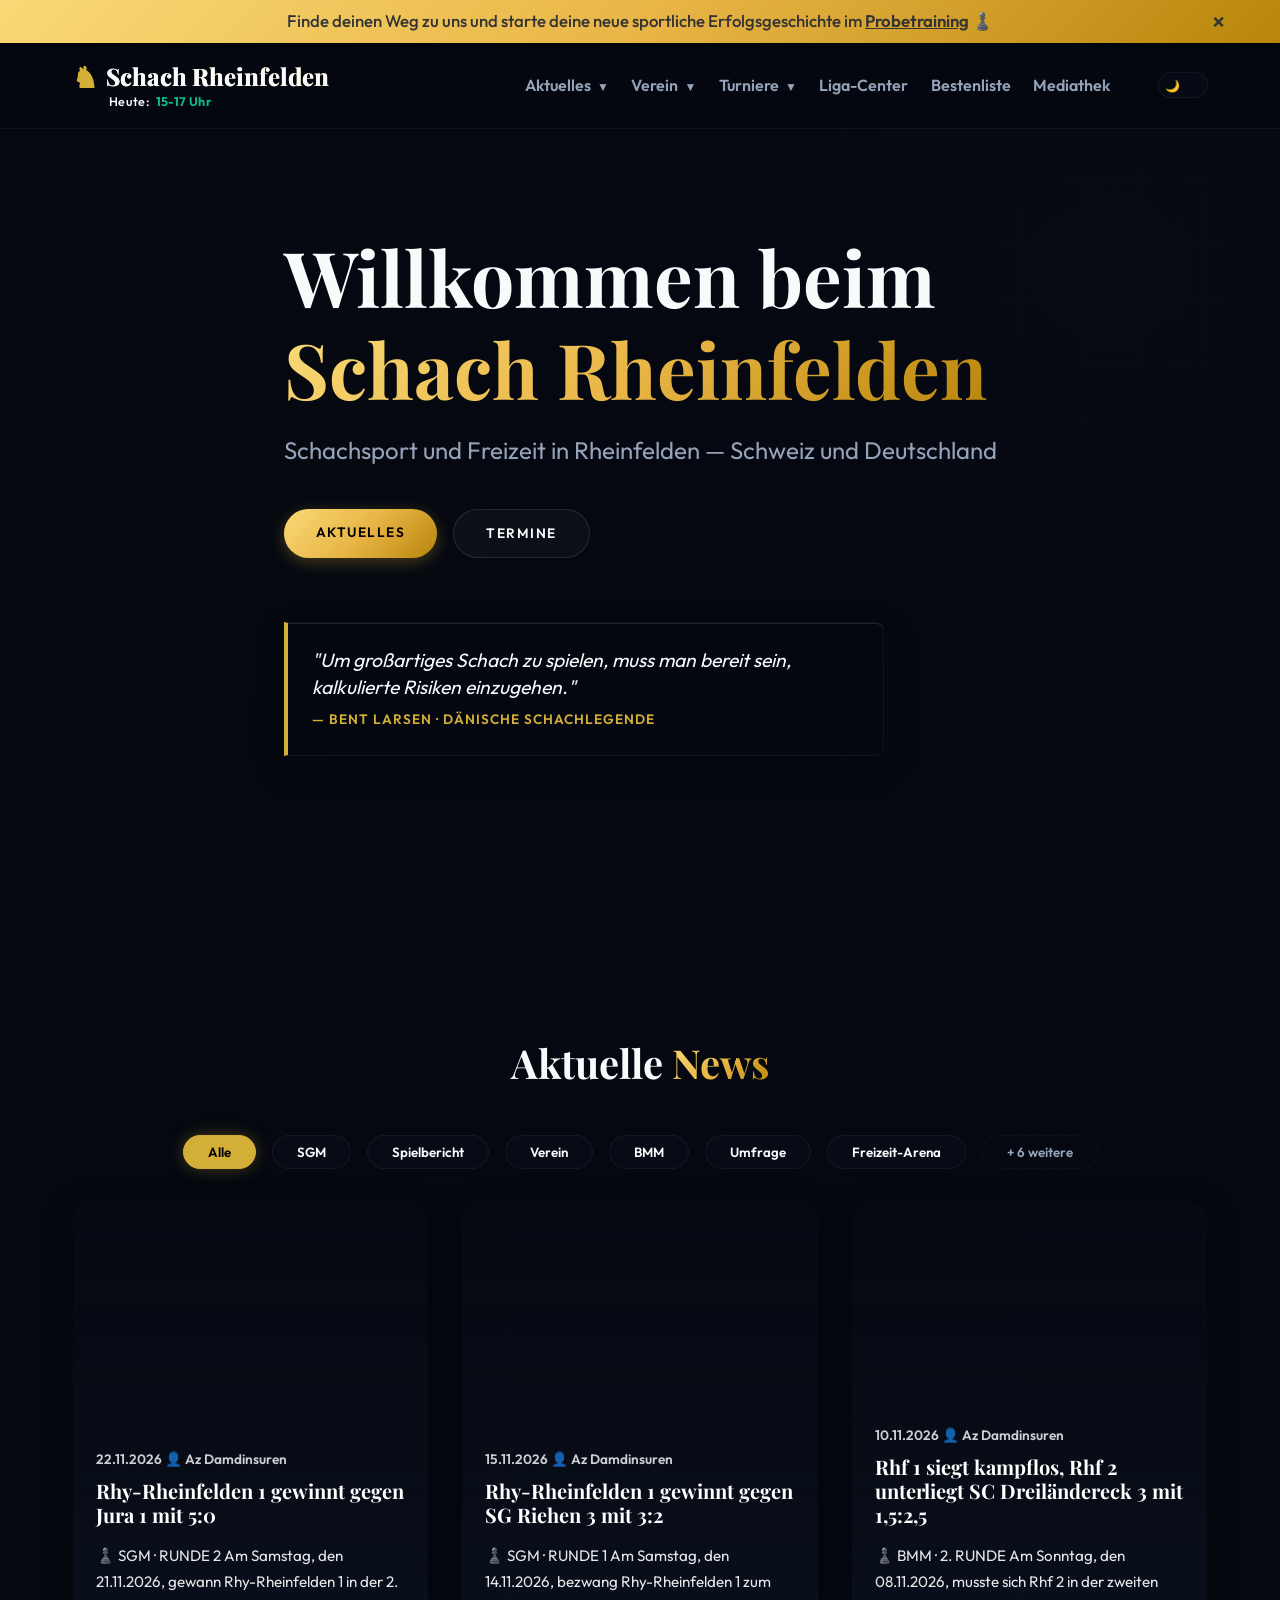
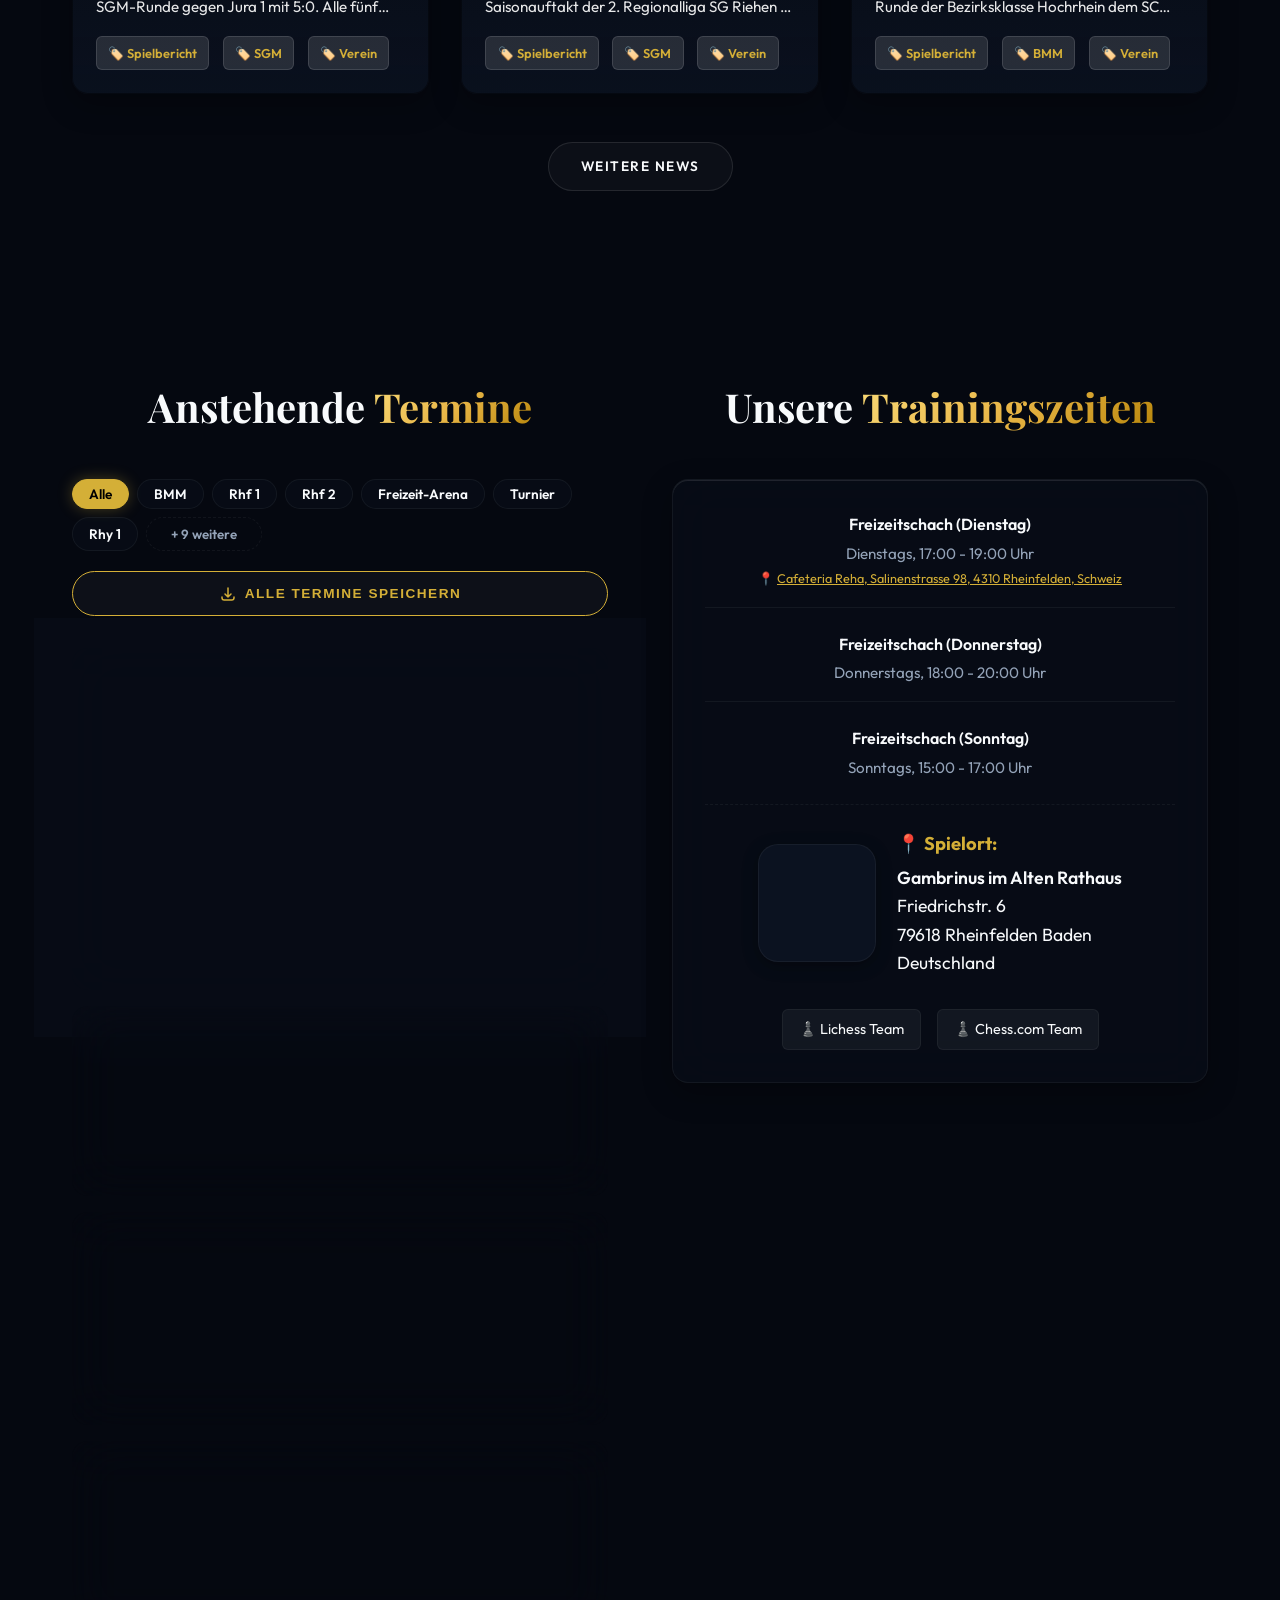
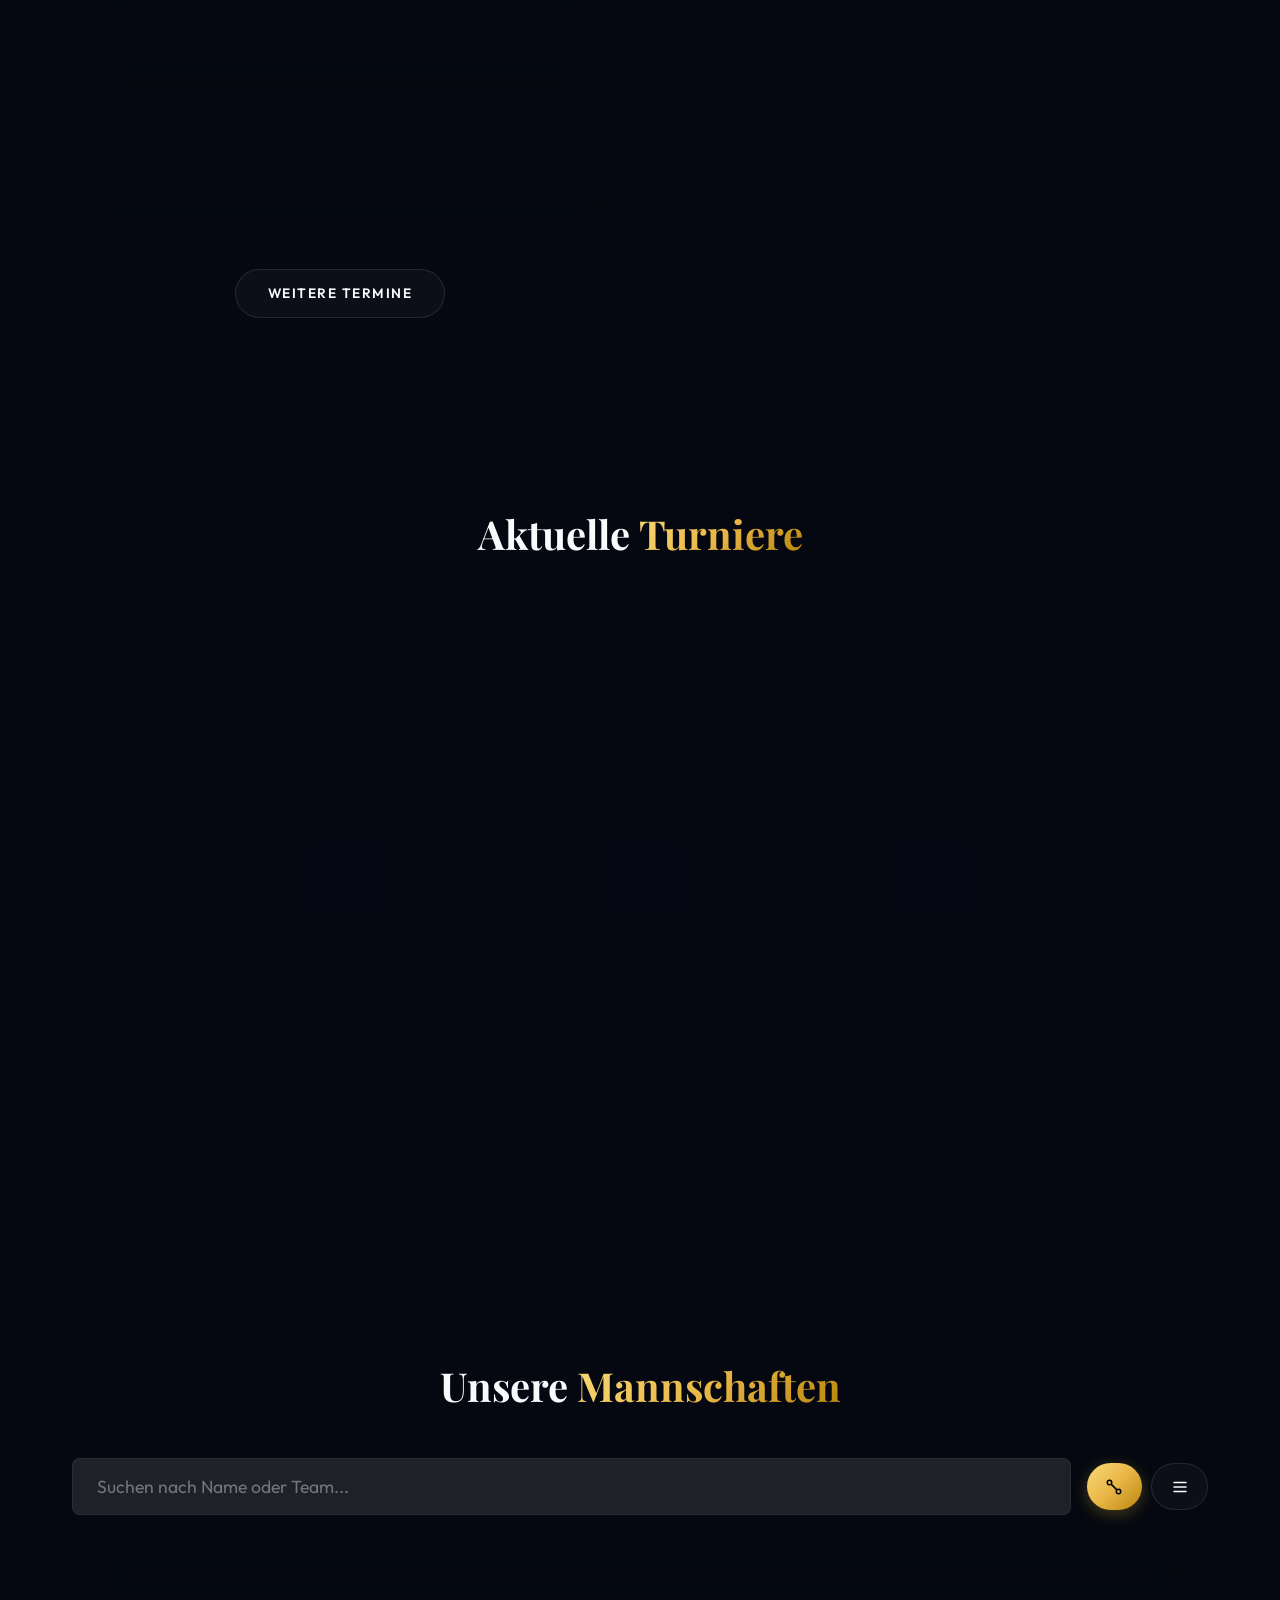
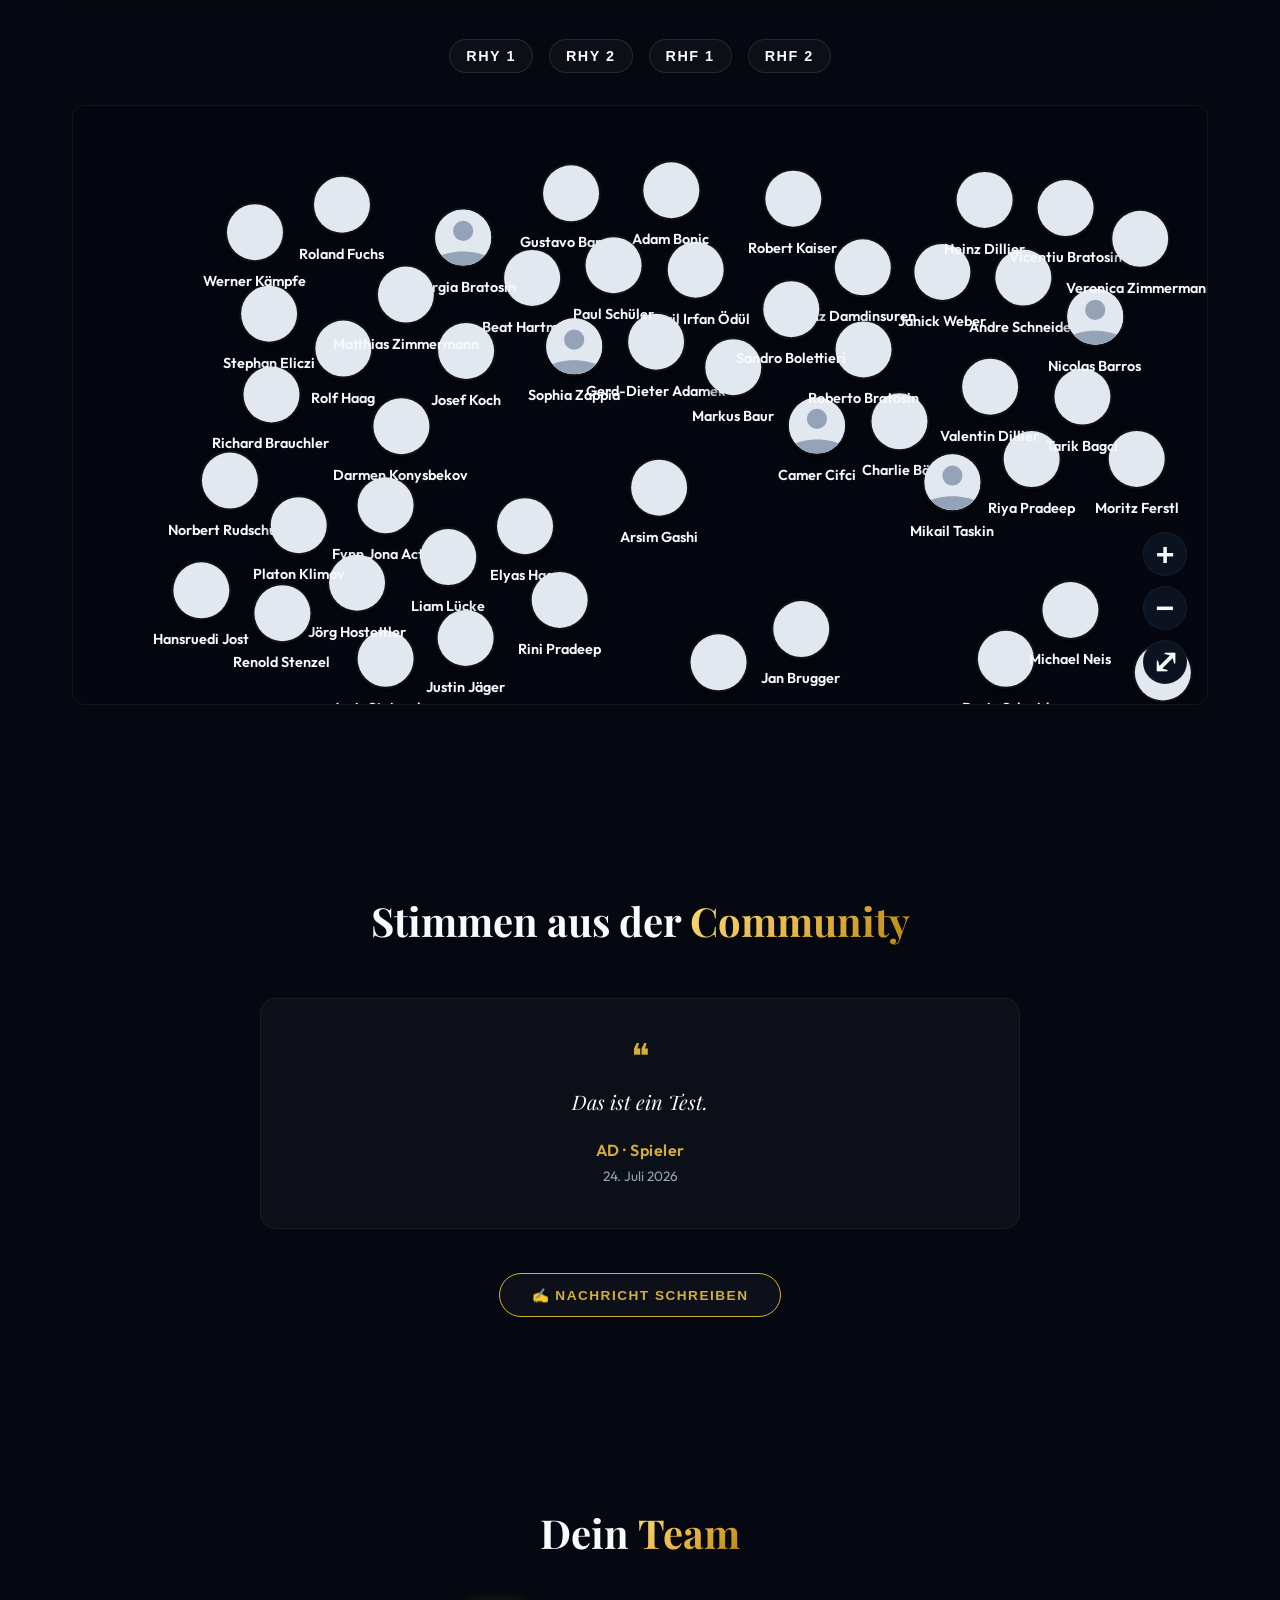
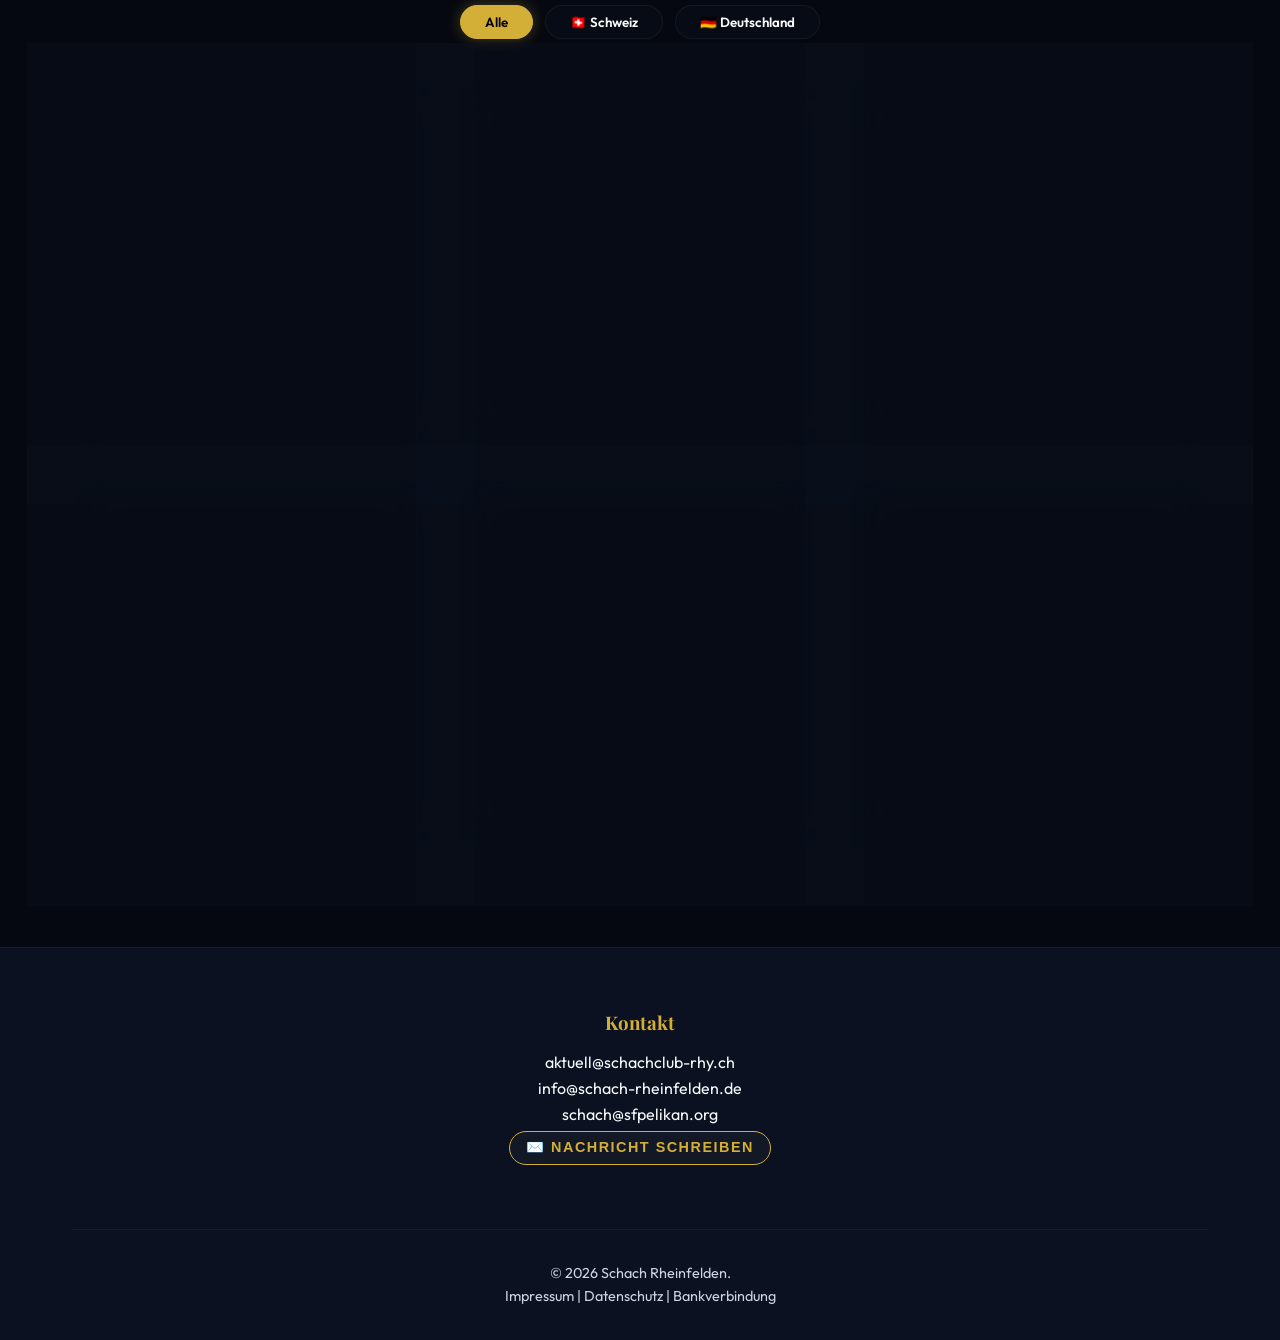
==== index.html @ 2f90db53 "Auto-Update via Tool" ====
<!DOCTYPE html>
<html lang="de">

<head>
    <meta charset="UTF-8">
    <meta name="viewport" content="width=device-width, initial-scale=1.0">

    <!-- === Titel & Suchmaschinen === -->
    <title>Schach-Rheinfelden | Die Schach-Gemeinschaft am Rheinknie (CH & DE)</title>
    <meta name="description"
        content="Die grenzüberschreitende Schach-Gemeinschaft am Rheinknie: Schachclub Rhy (CH) & Schach-Rheinfelden e.V. (DE). Liga-Sport, Jugendförderung und Turniere." />

    <!-- === Favicon & Icons === -->
    <link rel="icon" type="image/svg+xml" href="assets/favicon.svg">
    <link rel="apple-touch-icon" href="assets/favicon.svg">

    <!-- ================================================================
         LINK-VORSCHAU (Open Graph) fuer WhatsApp, Facebook, iMessage etc.
         >>> HIER ANPASSEN, wenn Vorschau-Titel, -Text oder -Bild sich
         >>> aendern sollen. og:image muss eine ABSOLUTE URL sein (https://...).
         ================================================================ -->
    <meta property="og:title" content="Schach-Rheinfelden - Die Schach-Gemeinschaft am Rheinknie" />
    <meta property="og:description"
        content="Liga-Sport in CH & DE, Jugendförderung und Turniere. Werde Teil unserer binationalen Schach-Community." />
    <meta property="og:type" content="website" />
    <meta property="og:url" content="https://schach-rheinfelden.github.io/" />
    <meta property="og:image"
        content="https://res.cloudinary.com/i1wuvnct/image/upload/w_800,c_limit,f_auto,q_auto/v1784323180/Bilder/Logos/Schach-Rheinfelden_Banner_jjcvcl.png" />
    <meta property="og:site_name" content="Schach-Rheinfelden" />

    <!-- App Styles -->
    <link rel="stylesheet" href="css/style.css?v=157">
    <!-- Google Fonts -->
    <link rel="preconnect" href="https://fonts.googleapis.com">
    <link rel="preconnect" href="https://fonts.gstatic.com" crossorigin>
    <link
        href="https://fonts.googleapis.com/css2?family=Outfit:wght@300;400;600;800&family=Playfair+Display:ital,wght@0,400;0,600;0,700;1,400;1,600&display=swap"
        rel="stylesheet">
</head>

<body>
    <div id="top-banner" class="top-banner"></div>
    <header id="navbar" class="navbar">
        <nav class="container nav-content">
            <div class="brand-wrapper">
                <a href="index.html" class="brand">
                    <span class="logo-icon">♞</span>
                    <span id="nav-club-name" class="brand-name">Lade...</span>
                </a>
                <div id="nav-today-badge" class="nav-today-badge hidden"></div>
            </div>
            <ul class="nav-links" id="nav-links">
                <!-- Menü wird dynamisch von shared.js (initDynamicMenu) generiert -->
            </ul>
            <div class="nav-controls">
                <label class="theme-switch" title="Theme wechseln">
                    <input type="checkbox" id="theme-toggle">
                    <span class="slider round"></span>
                </label>
                <div class="hamburger" id="hamburger">
                    <span></span>
                    <span></span>
                    <span></span>
                </div>
            </div>
        </nav>
    </header>

    <main>
        <!-- Dynamic Page Container -->
        <div id="dynamic-page" class="section glass-section"
            style="display: none; min-height: 100vh; padding-top: 100px;">
            <div class="container" id="dynamic-page-content">
                <div class="loading">Lade Seite...</div>
            </div>
        </div>

        <div id="home-content">
            <!-- Hero Section -->
            <section class="hero" id="home">
                <div class="container"
                    style="display: flex; flex-direction: column; justify-content: center; height: 100%;">
                    <div class="hero-content fade-in-up"
                        style="flex: 1; display: flex; flex-direction: column; justify-content: center; z-index: 10;">
                        <h1 id="hero-title">Willkommen</h1>
                        <p class="subtitle" id="hero-slogan">Slogan</p>
                        <div class="hero-actions">
                            <a href="#news" class="btn btn-primary">Aktuelles</a>
                            <a href="#events" class="btn btn-secondary">Termine</a>
                        </div>

                        <!-- Quote Section embedded in Hero -->
                        <div id="quote-container" class="glass-card"
                            style="margin-top: 4rem; padding: 1.5rem; border-left: 4px solid var(--accent-color); border-radius: 0 8px 8px 0; max-width: 600px; background: var(--nav-bg); backdrop-filter: blur(10px); -webkit-backdrop-filter: blur(10px);">
                            <p id="quote-text"
                                style="font-size: 1.2rem; font-style: italic; margin-bottom: 0.5rem; line-height: 1.4; color: var(--text-primary);">
                                Lädt …</p>
                            <p id="quote-author"
                                style="color: var(--accent-color); font-weight: 600; text-transform: uppercase; font-size: 0.85rem; letter-spacing: 1px;">
                            </p>
                        </div>
                    </div>
                </div>
            </section>

            <!-- News Section -->
            <section id="news" class="section glass-section">
                <div class="container">
                    <h2 class="section-title">Aktuelle <span class="accent">News</span></h2>
                    <div id="news-filter" class="filter-bar"></div>
                    <div id="news-container" class="grid-container">
                        <!-- News will be injected here via JS -->
                        <div class="loading">Lade News...</div>
                    </div>
                    <div style="text-align: center; margin-top: 3rem;">
                        <a href="news-archive.html" class="btn btn-secondary">Weitere News</a>
                    </div>
                </div>
            </section>

            <!-- Events & Training Split Section (Aktuelles) -->
            <section class="section glass-section">
                <div class="container split-container">
                    <!-- Termine -->
                    <div class="split-col" id="events">
                        <h2 class="section-title">Anstehende <span class="accent">Termine</span></h2>
                        <div id="events-filter" class="filter-bar"
                            style="justify-content: flex-start; gap: 0.5rem; margin-bottom: 1.25rem;"></div>
                        <button id="download-all-events-btn" class="btn btn-secondary"
                            style="margin-bottom: 2rem; width: 100%; display: flex; justify-content: center; align-items: center; gap: 0.5rem; border-color: var(--accent-color); color: var(--accent-color);"
                            onclick="downloadAllEvents()">
                            <svg width="18" height="18" fill="none" stroke="currentColor" stroke-width="2"
                                viewBox="0 0 24 24">
                                <path stroke-linecap="round" stroke-linejoin="round"
                                    d="M4 16v1a3 3 0 003 3h10a3 3 0 003-3v-1m-4-4l-4 4m0 0l-4-4m4 4V4"></path>
                            </svg>
                            <span>Alle Termine speichern</span>
                        </button>
                        <ul id="events-container" class="event-list">
                            <!-- Events injected here -->
                            <li class="loading" style="list-style: none;">Lade Termine...</li>
                        </ul>

                        <div style="margin-top: 2rem; text-align: center;">
                            <a href="events-archive.html" class="btn btn-secondary">Weitere Termine</a>
                        </div>
                    </div>

                    <!-- Training & Info -->
                    <div class="split-col" id="training">
                        <h2 class="section-title">Unsere <span class="accent">Trainingszeiten</span></h2>
                        <div class="glass-card fade-in-up" style="padding: 2rem; text-align: center;">
                            <div id="training-container">
                                <!-- Training info injected here -->
                                <div class="loading">Lade Trainingszeiten...</div>
                            </div>
                            <div id="location-container" class="location-info"
                                style="font-size: 1.1rem; color: var(--text-primary);">
                                <!-- Location injected here -->
                            </div>
                            <div id="social-links-container" class="social-links"
                                style="margin-top: 2rem; display: flex; gap: 1rem; justify-content: center; flex-wrap: wrap;">
                                <!-- Links injected here -->
                            </div>
                        </div>
                    </div>
                </div>
            </section>


            <!-- Tournaments Section -->
            <section id="tournaments" class="section glass-section">
                <div class="container">
                    <h2 class="section-title">Aktuelle <span class="accent">Turniere</span></h2>
                    <div id="tournaments-container" class="tournaments-grid">
                        <!-- Tournaments will be injected here -->
                    </div>
                    <div id="tournaments-load-more" style="text-align: center; margin-top: 2.5rem;"></div>
                </div>
            </section>

            <!-- Teams Section (Floating Field) (Verein) -->
            <section id="teams" class="section glass-section">
                <div class="container">
                    <h2 class="section-title">Unsere <span class="accent">Mannschaften</span></h2>
                    <div class="teams-toolbar"
                        style="display: flex; flex-wrap: wrap; justify-content: space-between; align-items: center; gap: 1rem; margin-bottom: 1.5rem;">
                        <div
                            style="flex: 1; min-width: 280px; display: flex; gap: 1rem; flex-wrap: wrap; align-items: center;">
                            <input type="text" id="teams-search-input" class="search-bar"
                                placeholder="Suchen nach Name oder Team..."
                                style="margin-bottom: 0; flex: 1; min-width: 220px;">
                            <div id="teams-sort-container" style="display: none; align-items: center; gap: 0.6rem;">
                                <label for="teams-list-sort"
                                    style="font-size: 0.9rem; color: var(--text-secondary); white-space: nowrap; font-weight: 500;">Sortieren:</label>
                                <select id="teams-list-sort" class="search-bar"
                                    style="margin-bottom: 0; width: auto; padding: 0.6rem 2.4rem 0.6rem 0.9rem; font-size: 0.9rem; cursor: pointer;">
                                    <option value="name_asc">Alphabetisch (A - Z)</option>
                                    <option value="name_desc">Alphabetisch (Z - A)</option>
                                </select>
                            </div>
                        </div>
                        <div class="teams-view-toggle" style="display: flex; gap: 0.6rem;">
                            <button id="view-floating-btn" class="btn btn-primary" title="Schwebende Ansicht"
                                style="padding: 0.85rem 1.15rem; display: flex; align-items: center; justify-content: center;">
                                <svg width="18" height="18" fill="none" stroke="currentColor" stroke-width="2"
                                    viewBox="0 0 24 24">
                                    <circle cx="6" cy="6" r="3" />
                                    <circle cx="18" cy="18" r="3" />
                                    <path d="M8.5 8.5l7 7" />
                                </svg>
                            </button>
                            <button id="view-list-btn" class="btn btn-secondary" title="Listenansicht"
                                style="padding: 0.85rem 1.15rem; display: flex; align-items: center; justify-content: center;">
                                <svg width="18" height="18" fill="none" stroke="currentColor" stroke-width="2"
                                    viewBox="0 0 24 24">
                                    <path stroke-linecap="round" stroke-linejoin="round" d="M4 6h16M4 12h16M4 18h16" />
                                </svg>
                            </button>
                        </div>
                    </div>
                    <div id="teams-rating-filters" style="margin-bottom: 1.75rem;"></div>
                    <div id="teams-legend"
                        style="display: flex; justify-content: center; gap: 1rem; flex-wrap: wrap; margin-bottom: 2rem;">
                        <!-- Legend toggles injected via JS -->
                    </div>
                    <div id="floating-field"
                        style="position: relative; width: 100%; height: 600px; overflow: hidden; border-radius: 12px; background: rgba(0,0,0,0.05); border: 1px solid var(--glass-border); touch-action: none; user-select: none;">
                        <canvas id="tether-canvas"
                            style="position: absolute; top: 0; left: 0; width: 100%; height: 100%; pointer-events: none; z-index: 1;"></canvas>
                        <div id="physics-world"
                            style="position: absolute; top: 0; left: 0; width: 100%; height: 100%; transform-origin: top left; z-index: 2;">
                            <!-- Players injected here -->
                        </div>
                        <div class="loading"
                            style="position: absolute; top: 50%; left: 50%; transform: translate(-50%, -50%); z-index: 2;">
                            Lade Spieler...</div>
                        <div id="zoom-controls" class="zoom-controls">
                            <button id="zoom-in-btn" class="zoom-btn" title="Hineinzoomen">+</button>
                            <button id="zoom-out-btn" class="zoom-btn" title="Herauszoomen">−</button>
                            <!-- Zurueck zur Uebersicht: Das Spielfeld ist auf
                                 schmalen Bildschirmen groesser als der Kasten,
                                 nach dem Verschieben findet man sonst schwer
                                 zurueck. -->
                            <button id="zoom-fit-btn" class="zoom-btn" title="Ganzes Feld zeigen">⤢</button>
                        </div>
                    </div>
                    <div id="teams-list-view" style="display: none;"></div>
                </div>
            </section>

            <!-- Stimmen-Section (Testimonial-Carousel, gespeist aus data/guestbook.csv / Google-Sheet-Blatt "guestbook") -->
            <section id="guestbook" class="section glass-section">
                <div class="container">
                    <h2 class="section-title">Stimmen aus der <span class="accent">Community</span></h2>
                    <div id="guestbook-stage" class="guestbook-stage" aria-live="polite">
                        <div class="loading">Lade Stimmen...</div>
                    </div>
                    <div style="text-align: center; margin-top: 2.5rem;">
                        <button id="guestbook-toggle-btn" class="btn btn-secondary"
                            style="border-color: var(--accent-color); color: var(--accent-color);">✍️ Nachricht
                            schreiben</button>
                    </div>
                    <div id="guestbook-form-wrapper"
                        style="display: none; max-width: 640px; margin: 1.5rem auto 0 auto;">
                        <form id="guestbook-form"
                            style="position: relative; display: flex; flex-direction: column; gap: 0.85rem; background: rgba(255,255,255,0.03); border: 1px solid var(--glass-border); border-radius: 16px; padding: 1.75rem;">
                            <h3 style="margin: 0 0 0.25rem 0; color: var(--accent-color); font-size: 1.15rem;">✍️ Deine
                                Nachricht an uns</h3>
                            <div style="display: flex; gap: 0.85rem; flex-wrap: wrap;">
                                <input type="text" name="gb-name" class="search-bar" placeholder="Dein Name (optional)"
                                    maxlength="60" style="flex: 1; min-width: 200px; margin-bottom: 0;">
                                <input type="text" name="gb-origin" class="search-bar"
                                    placeholder="z.B. Gastmannschaft, Turnierteilnehmer (optional)" maxlength="80"
                                    style="flex: 1.4; min-width: 220px; margin-bottom: 0;">
                            </div>
                            <textarea name="gb-message" class="search-bar" placeholder="Deine Nachricht ..." rows="3"
                                maxlength="400" required
                                style="resize: vertical; margin-bottom: 0; font-family: inherit;"></textarea>
                            <!-- Honeypot gegen Spam-Bots: für Menschen unsichtbar -->
                            <input type="text" name="website" tabindex="-1" autocomplete="off"
                                style="position: absolute; left: -9999px; height: 0; opacity: 0;" aria-hidden="true">
                            <button type="submit" class="btn btn-primary" style="align-self: flex-start;">Gruss
                                senden</button>
                            <div id="guestbook-form-status" style="font-size: 0.95rem; color: var(--text-secondary);">
                            </div>
                        </form>
                    </div>
                </div>
            </section>

            <!-- Members Section (Verein) -->
            <section id="members" class="section glass-section">
                <div class="container">
                    <h2 class="section-title">Dein <span class="accent">Team</span></h2>
                    <div id="members-filter" class="filter-container"
                        style="display: flex; justify-content: center; gap: 0.75rem; margin-bottom: 2.5rem; flex-wrap: wrap;">
                    </div>
                    <div id="members-container" class="grid-container members-grid">
                        <!-- Members will be injected here via JS -->
                        <div class="loading">Lade Vorstandsmitglieder...</div>
                    </div>
                </div>
            </section>

        </div>
    </main>

    <!-- Team Roster Modal -->
    <div id="team-modal" class="modal" style="display: none;">
        <div class="modal-content glass-card"
            style="max-width: 800px; width: 90%; text-align: center; background: rgba(11, 18, 32, 0.95); border: 2px solid var(--accent-color); box-shadow: 0 0 50px rgba(212, 175, 55, 0.3);">
            <span class="close-modal">&times;</span>
            <h2 id="modal-team-name"
                style="font-size: 3rem; color: var(--accent-color); margin-bottom: 0.5rem; text-shadow: 0 0 20px rgba(212, 175, 55, 0.5);">
                Rhy 1</h2>
            <p id="modal-team-league"
                style="color: #f8fafc; font-size: 1.2rem; margin-bottom: 2rem; letter-spacing: 2px; text-transform: uppercase;">
            </p>

            <div id="roster-container" style="display: flex; flex-direction: column; gap: 1rem; perspective: 1000px;">
                <!-- Roster items will be injected here -->
            </div>
        </div>
    </div>

    <!-- Modals -->
    <footer id="contact" class="footer">
        <div class="container footer-content">
            <div class="footer-info">
                <h3>Kontakt</h3>
                <div id="footer-contact-container">
                    <!-- Contact info injected here -->
                </div>
            </div>
            <div class="footer-legal">
                <p id="footer-copyright-line">&copy; <span id="current-year"></span> <span
                        id="footer-club-name">Verein</span>.</p>
                <p><a href="#" onclick="openLegalModal('impressum'); return false;">Impressum</a> | <a href="#"
                        onclick="openLegalModal('datenschutz'); return false;">Datenschutz</a><span id="footer-bank-sep"
                        style="display: none;"> | <a href="#"
                            onclick="openLegalModal('bankverbindung'); return false;">Bankverbindung</a></span></p>
            </div>
        </div>
    </footer>

    <!-- News Modal -->
    <div id="news-modal" class="modal hidden">
        <div class="modal-overlay" onclick="closeNewsModal()"></div>
        <div class="modal-content glass-card">
            <button class="close-btn" onclick="closeNewsModal()">&times;</button>
            <div id="modal-body"></div>
        </div>
    </div>

    <!-- Event Modal -->
    <div id="event-modal" class="modal hidden">
        <div class="modal-overlay" onclick="closeEventModal()"></div>
        <div class="modal-content glass-card">
            <button class="close-btn" onclick="closeEventModal()">&times;</button>
            <div id="event-modal-body"></div>
        </div>
    </div>

    <!-- Tournament Modal -->
    <div id="tournament-modal" class="modal hidden">
        <div class="modal-overlay" onclick="closeTournamentModal()"></div>
        <div class="modal-content glass-card">
            <button class="close-btn" onclick="closeTournamentModal()">&times;</button>
            <div id="tournament-modal-body"></div>
        </div>
    </div>

    <!-- Player Modal -->
    <div id="player-modal" class="modal hidden">
        <div class="modal-overlay" onclick="closePlayerModal()"></div>
        <div class="modal-content glass-card" style="text-align: center; max-width: 500px;">
            <button class="close-btn" onclick="closePlayerModal()">&times;</button>
            <div id="player-modal-body"></div>
        </div>
    </div>

    <!-- Legal Modal (Impressum / Datenschutz) -->
    <div id="legal-modal" class="modal hidden">
        <div class="modal-overlay" onclick="closeLegalModal()"></div>
        <div class="modal-content glass-card" style="max-width: 600px;">
            <button class="close-btn" onclick="closeLegalModal()">&times;</button>
            <h2 id="legal-modal-title" style="margin-bottom: 1.5rem; color: var(--accent-color);"></h2>
            <div id="legal-modal-body" style="font-size: 1.1rem; line-height: 1.6; color: var(--text-primary);"></div>
        </div>
    </div>

    <!-- Google Maps Modal -->
    <div id="maps-modal" class="modal hidden">
        <div class="modal-overlay" onclick="closeMapsModal()"></div>
        <div class="modal-content glass-card maps-modal-content">
            <button class="close-btn" onclick="closeMapsModal()">&times;</button>
            <div style="margin-bottom: 1rem;">
                <h2 id="maps-modal-title"
                    style="margin: 0 0 0.4rem 0; color: var(--accent-color); font-size: 1.5rem; display: flex; align-items: center; gap: 0.5rem;">
                    📍 Spielort auf Google Maps
                </h2>
                <div id="maps-modal-subtitle" style="font-size: 0.95rem; color: var(--text-secondary);"></div>
            </div>
            <div id="maps-modal-body" class="maps-modal-body"></div>
            <div class="maps-modal-footer">
                <a id="maps-external-link" href="#" target="_blank" rel="noopener noreferrer" class="btn btn-primary"
                    style="display: inline-flex; align-items: center; gap: 0.5rem;">
                    <span>In Google Maps öffnen / Routenplaner</span>
                    <svg width="18" height="18" fill="none" stroke="currentColor" stroke-width="2" viewBox="0 0 24 24">
                        <path stroke-linecap="round" stroke-linejoin="round"
                            d="M10 6H6a2 2 0 00-2 2v10a2 2 0 002 2h10a2 2 0 002-2v-4M14 4h6m0 0v6m0-6L10 14" />
                    </svg>
                </a>
                <button class="btn btn-secondary" onclick="closeMapsModal()">Schließen</button>
            </div>
        </div>
    </div>

    <!-- App Logic -->
    <script src="js/shared.js?v=122"></script>
    <script src="js/ot-hinweis.js?v=4"></script>
    <script src="js/app.js?v=119"></script>
</body>

</html>
---- css/style.css ----
/* CSS Variablen & Design System */
:root {
    --bg-color: #050810;
    /* Extrem tiefes Blau/Schwarz */
    --surface-color: #0b1220;
    /* Minimal heller für Cards */
    --accent-color: #d4af37;
    /* Edles Gold */
    --accent-hover: #f3e5ab;
    --text-primary: #f8fafc;
    --text-secondary: #94a3b8;

    --gold-gradient: linear-gradient(135deg, #f9d976 0%, #e9b647 50%, #b8860b 100%);
    --gold-glow: rgba(212, 175, 55, 0.3);

    --glass-bg: rgba(11, 18, 32, 0.4);
    --glass-border: rgba(255, 255, 255, 0.05);
    --glass-highlight: inset 0 1px 0 rgba(255, 255, 255, 0.1);

    --card-title-shadow: 0 2px 10px rgba(0, 0, 0, 0.8);

    --nav-bg: rgba(5, 8, 16, 0.85);
    --hero-overlay-1: rgba(5, 8, 16, 0.95);
    --hero-overlay-2: rgba(5, 8, 16, 0.6);

    --table-bg: rgba(0, 0, 0, 0.2);
    --table-th-bg: rgba(212, 175, 55, 0.15);
    --table-th-color: var(--accent-color);

    --font-main: 'Outfit', sans-serif;
    --font-heading: 'Playfair Display', serif;
    --transition: all 0.4s cubic-bezier(0.25, 1, 0.5, 1);
    --border-radius: 16px;
}

/* Light Theme Overrides */
body.light-theme {
    --bg-color: #fdfbf7;
    /* Warmes Creme-Weiß */
    --surface-color: #ffffff;
    /* Reines Weiß für Cards */
    --text-primary: #0f172a;
    /* Tiefes Anthrazit */
    --text-secondary: #475569;
    /* Mittleres Grau */

    /* Das Gold bleibt erhalten, aber der Glow wird subtiler */
    --gold-glow: rgba(212, 175, 55, 0.15);

    --glass-bg: rgba(255, 255, 255, 0.7);
    --glass-border: rgba(0, 0, 0, 0.05);
    --glass-highlight: inset 0 1px 0 rgba(255, 255, 255, 0.8);

    --card-title-shadow: none;

    --nav-bg: rgba(253, 251, 247, 0.85);
    --hero-overlay-1: rgba(253, 251, 247, 0.95);
    --hero-overlay-2: rgba(253, 251, 247, 0.6);

    --table-bg: rgba(0, 0, 0, 0.02);
    --table-th-bg: rgba(0, 0, 0, 0.05);
    --table-th-color: var(--text-primary);
}

body.light-theme {
    background-image:
        radial-gradient(circle at 15% 50%, rgba(212, 175, 55, 0.08), transparent 30%),
        radial-gradient(circle at 85% 30%, rgba(0, 0, 0, 0.03), transparent 30%),
        linear-gradient(rgba(0, 0, 0, 0.03) 1px, transparent 1px),
        linear-gradient(90deg, rgba(0, 0, 0, 0.03) 1px, transparent 1px);
}

body.light-theme .btn-secondary {
    background: rgba(255, 255, 255, 0.85);
    backdrop-filter: blur(10px);
    -webkit-backdrop-filter: blur(10px);
    border: 1px solid rgba(15, 23, 42, 0.2);
    color: #0f172a;
    font-weight: 700;
    box-shadow: 0 4px 12px rgba(0, 0, 0, 0.08);
}

body.light-theme .btn-secondary:hover {
    background: #ffffff;
    border-color: var(--accent-color);
    color: #000000;
    transform: translateY(-2px);
    box-shadow: 0 6px 20px rgba(212, 175, 55, 0.25);
}

body.light-theme .hero .btn-secondary {
    background: rgba(255, 255, 255, 0.92);
    border: 1.5px solid rgba(15, 23, 42, 0.3);
    color: #0f172a;
    font-weight: 700;
    box-shadow: 0 6px 20px rgba(0, 0, 0, 0.15);
}

body.light-theme .hero .btn-secondary:hover {
    background: #ffffff;
    border-color: var(--accent-color);
    color: #000000;
    transform: translateY(-3px);
    box-shadow: 0 8px 25px rgba(212, 175, 55, 0.35);
}

/* Theme Toggle Switch */
.theme-switch {
    position: relative;
    display: inline-block;
    width: 50px;
    height: 26px;
    margin-left: 1rem;
}

.theme-switch input {
    opacity: 0;
    width: 0;
    height: 0;
}

.slider {
    position: absolute;
    cursor: pointer;
    top: 0;
    left: 0;
    right: 0;
    bottom: 0;
    background-color: var(--glass-bg);
    border: 1px solid var(--glass-border);
    transition: .4s;
}

.slider:before {
    position: absolute;
    content: "🌙";
    height: 20px;
    width: 20px;
    left: 3px;
    bottom: 2px;
    display: flex;
    align-items: center;
    justify-content: center;
    font-size: 12px;
    background-color: transparent;
    transition: .4s;
}

input:checked+.slider {
    background-color: rgba(0, 0, 0, 0.05);
}

input:checked+.slider:before {
    transform: translateX(22px);
    content: "☀️";
    background-color: transparent;
}

.slider.round {
    border-radius: 34px;
}

.slider.round:before {
    border-radius: 50%;
}

/* Reset & Basics */
* {
    margin: 0;
    padding: 0;
    box-sizing: border-box;
}

/* Utilities */
.hidden {
    display: none !important;
}

html {
    scroll-behavior: smooth;
}

/* Anker-Ziele nicht unter der fixen Navbar verstecken (Sprung aus Menü/Unterseite) */
#news,
#teams,
#tournaments,
#events,
#training,
#guestbook,
#members {
    scroll-margin-top: 90px;
}

/* Custom Scrollbars */
::-webkit-scrollbar {
    width: 10px;
    height: 10px;
}

::-webkit-scrollbar-track {
    background: var(--bg-color);
}

::-webkit-scrollbar-thumb {
    background: var(--surface-color);
    border-radius: 5px;
    border: 1px solid var(--glass-border);
}

::-webkit-scrollbar-thumb:hover {
    background: var(--accent-color);
}

body {
    font-family: var(--font-main);
    background-color: var(--bg-color);
    color: var(--text-primary);
    line-height: 1.6;
    background-image:
        radial-gradient(circle at 15% 50%, rgba(212, 175, 55, 0.05), transparent 30%),
        radial-gradient(circle at 85% 30%, rgba(255, 255, 255, 0.03), transparent 30%),
        linear-gradient(rgba(255, 255, 255, 0.02) 1px, transparent 1px),
        linear-gradient(90deg, rgba(255, 255, 255, 0.02) 1px, transparent 1px);
    background-size: 100% 100%, 100% 100%, 60px 60px, 60px 60px;
    background-attachment: fixed;
}

a {
    text-decoration: none;
    color: inherit;
    transition: var(--transition);
}

.container {
    max-width: 1200px;
    margin: 0 auto;
    padding: 0 2rem;
}

h1,
h2,
h3,
h4,
.brand,
.section-title {
    font-family: var(--font-heading);
    font-weight: 700;
    line-height: 1.2;
}

.accent {
    background: var(--gold-gradient);
    -webkit-background-clip: text;
    background-clip: text;
    -webkit-text-fill-color: transparent;
    display: inline-block;
}

/* Navbar */
.navbar {
    position: fixed;
    top: 0;
    width: 100%;
    background: var(--nav-bg);
    backdrop-filter: blur(10px);
    -webkit-backdrop-filter: blur(10px);
    border-bottom: 1px solid var(--glass-border);
    z-index: 1000;
    padding: 1rem 0;
}

.nav-content {
    display: flex;
    justify-content: space-between;
    align-items: center;
}

.brand {
    font-size: 1.5rem;
    font-weight: 800;
    display: flex;
    align-items: center;
    gap: 0.5rem;
    flex-shrink: 0;
    white-space: nowrap;
    margin-right: 1.5rem;
    text-decoration: none;
    transition: all 0.4s cubic-bezier(0.34, 1.56, 0.64, 1);
    cursor: pointer;
}

.brand:hover {
    transform: scale(1.06) translateY(-2px);
}

.logo-icon {
    color: var(--accent-color);
    font-size: 1.8rem;
    display: inline-block;
    transition: transform 0.6s cubic-bezier(0.34, 1.56, 0.64, 1), filter 0.4s ease;
}

.brand:hover .logo-icon {
    transform: rotate(-15deg) scale(1.25);
    filter: drop-shadow(0 0 10px var(--accent-color));
}

.brand-name {
    display: inline-block;
    transition: all 0.4s ease;
    background: linear-gradient(90deg, var(--text-primary) 0%, var(--accent-color) 50%, var(--text-primary) 100%);
    background-size: 200% auto;
    color: var(--text-primary);
    -webkit-background-clip: text;
    background-clip: text;
    -webkit-text-fill-color: var(--text-primary);
}

.brand:hover .brand-name {
    background-position: right center;
    -webkit-text-fill-color: transparent;
    filter: drop-shadow(0 0 8px rgba(212, 175, 55, 0.6));
}

/* Brand Wrapper & Nav Today Status */
.brand-wrapper {
    display: flex;
    flex-direction: column;
    justify-content: center;
    margin-right: 1.5rem;
    flex-shrink: 0;
}

.brand-wrapper .brand {
    margin-right: 0;
}

.nav-today-badge {
    display: inline-block;
    font-size: 0.78rem;
    font-weight: 700;
    letter-spacing: 0.4px;
    margin-top: -0.1rem;
    margin-left: 2.3rem;
    /* Fluchtet sauber unter dem Text "Schach Rheinfelden" hinter dem ♞ Icon */
    transition: color 0.3s ease;
    white-space: nowrap;
}

.nav-today-badge .today-label {
    color: var(--text-primary);
    font-weight: 550;
    margin-right: 0.25rem;
}

.nav-today-badge .today-time {
    font-weight: 700;
}

.nav-today-badge .today-time.open {
    color: #10b981;
}

body.light-theme .nav-today-badge .today-time.open {
    color: #059669;
}

.nav-today-badge .today-time.closed {
    color: #ef4444;
}

body.light-theme .nav-today-badge .today-time.closed {
    color: #dc2626;
}

.nav-today-badge.hidden {
    display: none !important;
}

@media (max-width: 1150px) {
    .nav-today-badge {
        margin-left: 2.3rem;
    }
}

@media (max-width: 680px) {
    .brand-wrapper {
        margin-right: auto;
    }

    .nav-today-badge {
        margin-left: 2.3rem;
        font-size: 0.74rem;
        margin-top: -0.15rem;
    }
}

.nav-links {
    display: flex;
    list-style: none;
    gap: 0.8rem 1.4rem;
    flex-wrap: wrap;
    justify-content: flex-end;
    margin-left: auto;
    margin-right: 2rem;
}

.nav-links a {
    font-weight: 600;
    font-size: 1rem;
    color: var(--text-secondary);
    white-space: nowrap;
    text-decoration: none;
}

.nav-links a:hover {
    color: var(--accent-color);
}

/* Dropdown Menus */
.dropdown {
    position: relative;
}

.dropdown-arrow {
    font-size: 0.75rem;
    margin-left: 0.2rem;
    transition: transform 0.3s ease;
    display: inline-block;
}

.dropdown-menu {
    position: absolute;
    top: 100%;
    left: 0;
    background: #0d1320;
    border: 1px solid rgba(255, 255, 255, 0.08);
    backdrop-filter: blur(10px);
    -webkit-backdrop-filter: blur(10px);
    border: 1px solid var(--glass-border);
    border-radius: 8px;
    box-shadow: 0 4px 15px rgba(0, 0, 0, 0.3);
    min-width: 180px;
    opacity: 0;
    visibility: hidden;
    transform: translateY(10px) scale(0.95);
    filter: blur(10px);
    transition: all 0.3s cubic-bezier(0.25, 1, 0.5, 1);
    list-style: none;
    padding: 0.5rem 0;
    z-index: 1001;
}

.dropdown:hover .dropdown-menu,
.dropdown.open .dropdown-menu {
    opacity: 1;
    visibility: visible;
    transform: translateY(0) scale(1);
    filter: blur(0);
}

.dropdown:hover .dropdown-arrow,
.dropdown.open .dropdown-arrow {
    transform: rotate(180deg);
}

.dropdown-menu li {
    margin: 0;
}

.dropdown-menu a {
    display: block;
    padding: 0.6rem 1.2rem;
    color: var(--text-primary);
    font-size: 0.95rem;
    font-weight: 500;
    white-space: normal;
}

.dropdown-menu a:hover {
    background: rgba(255, 255, 255, 0.05);
    color: var(--accent-color);
}

body.light-theme .dropdown-menu {
    background: #ffffff;
    border: 1px solid rgba(0, 0, 0, 0.08);
    box-shadow: 0 10px 30px rgba(0, 0, 0, 0.05);
}

body.light-theme .dropdown-menu a:hover {
    background: rgba(0, 0, 0, 0.03);
}

/* =========================================================================
   Focus Mode for Navigation (Desktop Only)
   ========================================================================= */
@media (hover: hover) and (pointer: fine) {

    /* Blur main content and header elements when hovering any menu item */
    body:has(.nav-links > li:hover) main,
    body:has(.nav-links > li:hover) footer,
    body:has(.nav-links > li:hover) .top-banner,
    body:has(.nav-links > li:hover) .brand-wrapper,
    body:has(.nav-links > li:hover) .theme-switch {
        filter: blur(5px);
        transition: filter 0.4s ease, transform 0.4s ease;
    }

    /* Blur other non-hovered menu items */
    .nav-links:hover>li:not(:hover) {
        filter: blur(4px);
        opacity: 0.4;
        transition: filter 0.4s ease, opacity 0.4s ease;
    }

    /* Smooth transition back to normal state */
    main,
    footer,
    .top-banner,
    .brand-wrapper,
    .theme-switch,
    .nav-links>li {
        transition: filter 0.4s ease, opacity 0.4s ease;
    }
}

.nav-controls {
    display: flex;
    align-items: center;
}

.hamburger {
    display: none;
    flex-direction: column;
    justify-content: space-around;
    width: 28px;
    height: 22px;
    cursor: pointer;
    z-index: 1002;
    margin-left: 1.5rem;
}

.hamburger span {
    width: 100%;
    height: 2px;
    background: var(--text-primary);
    border-radius: 2px;
    transition: all 0.3s cubic-bezier(0.25, 1, 0.5, 1);
    transform-origin: 1px;
}

/* Buttons */
.btn {
    display: inline-block;
    padding: 0.8rem 2rem;
    border-radius: 30px;
    font-weight: 600;
    cursor: pointer;
    text-transform: uppercase;
    letter-spacing: 1.5px;
    font-size: 0.85rem;
    border: none;
    transition: var(--transition);
}

.btn-primary {
    background: var(--gold-gradient);
    color: #000;
    box-shadow: 0 4px 15px var(--gold-glow);
    position: relative;
    overflow: hidden;
}

.btn-primary::after {
    content: '';
    position: absolute;
    top: 0;
    left: -100%;
    width: 50%;
    height: 100%;
    background: linear-gradient(90deg, transparent, rgba(255, 255, 255, 0.5), transparent);
    transform: skewX(-20deg);
    transition: 0.5s;
}

.btn-primary:hover::after {
    left: 150%;
}

.btn-primary:hover {
    transform: translateY(-3px);
    box-shadow: 0 8px 25px rgba(212, 175, 55, 0.5);
}

.btn-secondary {
    background: rgba(255, 255, 255, 0.03);
    border: 1px solid rgba(255, 255, 255, 0.1);
    color: var(--text-primary);
}

.btn-secondary:hover {
    background: rgba(255, 255, 255, 0.08);
    border-color: rgba(255, 255, 255, 0.3);
    transform: translateY(-2px);
}

/* Hero Section */
.hero {
    height: 100vh;
    height: 100dvh;
    display: flex;
    align-items: center;
    position: relative;
    background: var(--bg-color);
    overflow: hidden;
}

.hero-bg-video {
    position: absolute;
    top: 50%;
    left: 50%;
    width: 100%;
    height: 100%;
    min-width: 100%;
    min-height: 100%;
    object-fit: cover;
    transform: translate(-50%, -50%);
    z-index: 0;
}

.hero-bg-iframe {
    position: absolute;
    top: 50%;
    left: 50%;
    width: 100vw;
    height: 56.25vw;
    /* 16:9 aspect ratio */
    min-height: 100vh;
    min-height: 100dvh;
    min-width: 177.78vh;
    /* 16:9 Aspekt-Verhältnis für Portrait-Displays (Mobile) */
    min-width: 177.78dvh;
    transform: translate(-50%, -50%) scale(1.4);
    z-index: 0;
    pointer-events: none;
}

.hero-slideshow {
    position: absolute;
    top: 0;
    left: 0;
    width: 100%;
    height: 100%;
    z-index: 0;
    overflow: hidden;
}

.hero-slide {
    position: absolute;
    top: 0;
    left: 0;
    width: 100%;
    height: 100%;
    background-size: cover;
    background-position: center;
    opacity: 0;
    transition: opacity 1.8s ease-in-out;
}

.hero-slide.active {
    opacity: 1;
}

.hero-content {
    position: relative;
    z-index: 2;
    max-width: 800px;
}

.hero h1 {
    font-size: clamp(3rem, 6vw, 5rem);
    margin-bottom: 1rem;
}

.hero h1 .highlight {
    display: inline-block;
    color: var(--accent-color);
    position: relative;
    cursor: pointer;
    transition: all 0.5s cubic-bezier(0.34, 1.56, 0.64, 1);
    background: linear-gradient(120deg, var(--accent-color) 0%, #fff 50%, var(--accent-color) 100%);
    background-size: 200% auto;
    -webkit-background-clip: text;
    background-clip: text;
    -webkit-text-fill-color: var(--accent-color);
}

.hero h1 .highlight:hover {
    transform: scale(1.08) rotate(-1deg);
    background-position: right center;
    -webkit-text-fill-color: transparent;
    filter: drop-shadow(0 0 20px rgba(212, 175, 55, 0.8)) drop-shadow(0 0 40px rgba(212, 175, 55, 0.4));
}

.hero h1 .highlight::after {
    content: " ♔";
    display: inline-block;
    font-size: 0.8em;
    opacity: 0;
    transform: scale(0) rotate(-30deg) translateY(10px);
    transition: all 0.4s cubic-bezier(0.34, 1.56, 0.64, 1);
    color: var(--accent-color);
    filter: drop-shadow(0 0 10px var(--accent-color));
}

.hero h1 .highlight:hover::after {
    opacity: 1;
    transform: scale(1.2) rotate(10deg) translateY(-5px);
}

.hero .subtitle {
    font-size: clamp(1.2rem, 2vw, 1.5rem);
    color: var(--text-secondary);
    margin-bottom: 2.5rem;
}

.hero-actions {
    display: flex;
    gap: 1rem;
    flex-wrap: wrap;
}

#quote-container {
    background: var(--nav-bg) !important;
    backdrop-filter: blur(10px) !important;
    -webkit-backdrop-filter: blur(10px) !important;
}

/* Sections */
.section {
    padding: 6rem 0;
}

.section-title {
    font-size: 2.5rem;
    margin-bottom: 3rem;
    text-align: center;
}

/* Glassmorphism Cards */
.glass-card {
    background: var(--glass-bg);
    backdrop-filter: blur(24px);
    -webkit-backdrop-filter: blur(24px);
    border: 1px solid var(--glass-border);
    box-shadow: var(--glass-highlight), 0 10px 30px rgba(0, 0, 0, 0.3);
    border-radius: var(--border-radius);
    padding: 2.5rem;
    transition: var(--transition);
}

.glass-card:hover {
    transform: translateY(-5px);
    box-shadow: var(--glass-highlight), 0 15px 40px rgba(0, 0, 0, 0.5), 0 0 25px var(--gold-glow);
    border-color: rgba(212, 175, 55, 0.3);
}

body.light-theme .glass-card {
    background: #ffffff;
    border: 1px solid rgba(0, 0, 0, 0.08);
    box-shadow: 0 10px 30px rgba(0, 0, 0, 0.05);
}

body.light-theme .glass-card:hover {
    box-shadow: 0 15px 40px rgba(0, 0, 0, 0.08), 0 0 25px rgba(212, 175, 55, 0.15);
    border-color: rgba(212, 175, 55, 0.4);
}

/* Grid Layouts */
.grid-container {
    display: grid;
    grid-template-columns: repeat(auto-fit, minmax(300px, 1fr));
    gap: 2rem;
    align-items: stretch !important;
}

/* News Cards */
.news-card {
    display: flex;
    flex-direction: column;
    overflow: hidden;
    padding: 0;
    transition: var(--transition);
    background: var(--glass-bg);
    backdrop-filter: blur(24px);
    border: 1px solid var(--glass-border);
    box-shadow: var(--glass-highlight), 0 10px 30px rgba(0, 0, 0, 0.3);
    border-radius: var(--border-radius);
    height: 100%;
    min-height: 100%;
    align-self: stretch !important;
}

.news-card:hover {
    transform: translateY(-5px);
    box-shadow: var(--glass-highlight), 0 15px 40px rgba(0, 0, 0, 0.5), 0 0 25px var(--gold-glow);
    border-color: rgba(212, 175, 55, 0.4);
}

/* Fix for cards completely covered by a background image */
.glass-card.image-bg-card,
.flip-card-front.image-bg-card {
    border: none !important;
    backdrop-filter: none !important;
    -webkit-backdrop-filter: none !important;
    /* Soft dark edge mask for subpixel gaps + outer shadow */
    box-shadow: inset 0 0 0 1px rgba(0, 0, 0, 0.4), 0 10px 30px rgba(0, 0, 0, 0.3) !important;
}

/* Turnierkacheln mit Hintergrundbild: leichter Weichzeichner.
   Das Bild liegt auf ::before, die Abdunklung auf ::after, beide hinter dem
   Inhalt (negativer z-index). Ein filter direkt auf der Kachel wuerde den
   Titel mitverwischen, deshalb der Umweg ueber Pseudo-Elemente.
   Die Werte --card-img und --card-overlay setzt buildTournamentCardHTML().

   WICHTIG: Hier kein position und kein isolation setzen. .flip-card-front ist
   bereits position: absolute und bildet mit z-index: 2 einen eigenen
   Stacking-Context - das genuegt als Bezugsrahmen fuer die Pseudo-Elemente.
   Ein position: relative wuerde die Vorderseite aus der Deckung mit der
   Rueckseite loesen und die Kachel beim Drehen verspringen lassen. */
.flip-card-front.image-bg-card::before {
    content: '';
    position: absolute;
    /* Ueber den Kachelrand hinaus, damit der ausgefranste Blur-Rand ausserhalb
       des sichtbaren Bereichs liegt - overflow: hidden schneidet ihn weg. */
    inset: -4px;
    background-image: var(--card-img);
    background-position: center;
    background-size: cover;
    background-repeat: no-repeat;
    filter: blur(1px);
    z-index: -2;
}

.flip-card-front.image-bg-card::after {
    content: '';
    position: absolute;
    inset: 0;
    background: var(--card-overlay, rgba(11, 18, 32, 0.15));
    border-radius: inherit;
    z-index: -1;
}

body.light-theme .glass-card.image-bg-card,
body.light-theme .flip-card-front.image-bg-card {
    /* Extreme faint edge mask + light outer shadow */
    box-shadow: inset 0 0 0 1px rgba(0, 0, 0, 0.08), 0 10px 30px rgba(0, 0, 0, 0.05) !important;
}

body.light-theme .news-card,
body.light-theme .media-card {
    background: #ffffff;
    border: 1px solid rgba(0, 0, 0, 0.08);
    box-shadow: 0 10px 30px rgba(0, 0, 0, 0.05);
}

body.light-theme .news-card:hover,
body.light-theme .media-card:hover {
    box-shadow: 0 15px 40px rgba(0, 0, 0, 0.08), 0 0 25px rgba(212, 175, 55, 0.15);
    border-color: rgba(212, 175, 55, 0.4);
}

.news-img {
    /* Mindesthoehe; das Bild waechst in den freien Platz, wenn die Kachel
       durch eine hoehere Nachbarkachel gestreckt wird (kein Leerraum mehr). */
    height: 200px;
    flex: 1 1 200px;
    min-height: 200px;
    background-color: transparent;
    background-size: cover;
    background-position: center;
    background-repeat: no-repeat;
}

.news-content {
    padding: 1.5rem;
    display: flex;
    flex-direction: column;
    /* Nur so hoch wie noetig - der Rest gehoert dem Bild. */
    flex: 0 0 auto;
}

/* Freiraum ueber dem Text bei Kacheln mit Bild als Hintergrund.
   ---------------------------------------------------------------------------
   Frueher stand hier ein starres margin-top: 200px. Das passte nur so lange,
   wie keine Kachel gestreckt wurde: Steht daneben eine hoehere Nachbarin,
   waechst bei der Variante "Bild oben" das .news-img mit (flex: 1 1 200px) und
   schiebt den Text nach unten - bei der Hintergrund-Variante blieb er auf 200px
   stehen. Nebeneinander sassen die Texte dann auf verschiedenen Hoehen.

   Statt eines festen Abstands ein Platzhalter mit GENAU DEN GLEICHEN
   Flex-Werten wie .news-img. Damit verhalten sich beide Varianten von sich aus
   identisch - nicht, weil zwei Werte zufaellig uebereinstimmen, sondern weil es
   dieselbe Regel ist. */
.news-card.image-bg-card::before {
    content: '';
    flex: 1 1 200px;
    min-height: 200px;
    pointer-events: none;
}

.news-card.image-bg-card .news-content {
    margin-top: 0;
}

.news-date {
    font-size: 0.85rem;
    color: var(--accent-color);
    margin-bottom: 0.5rem;
    display: block;
    font-weight: 600;
}

/* Mediathek Cards (edge-to-edge thumbnail matching news-card) */
.media-card {
    display: flex;
    flex-direction: column;
    overflow: hidden !important;
    padding: 0 !important;
    transition: var(--transition);
    background: var(--glass-bg);
    backdrop-filter: blur(24px);
    border: 1px solid var(--glass-border);
    box-shadow: var(--glass-highlight), 0 10px 30px rgba(0, 0, 0, 0.3);
    border-radius: var(--border-radius);
    cursor: pointer;
}

.media-card:hover {
    transform: translateY(-5px);
    box-shadow: var(--glass-highlight), 0 15px 40px rgba(0, 0, 0, 0.5), 0 0 25px var(--gold-glow);
    border-color: rgba(212, 175, 55, 0.4);
}

.media-thumbnail {
    width: 100%;
    height: 200px;
    object-fit: cover;
    border-radius: 0 !important;
    margin-bottom: 0 !important;
    background-color: transparent;
    display: flex;
    align-items: center;
    justify-content: center;
    font-size: 3.5rem;
    color: var(--accent-color);
}

.media-content {
    padding: 1.5rem !important;
    flex-grow: 1;
    display: flex;
    flex-direction: column;
}

.news-title {
    font-size: 1.25rem;
    margin-bottom: 1rem;
}

.news-text {
    color: var(--text-secondary);
    font-size: 0.95rem;
    line-height: 1.7;
}

.news-text p {
    margin-bottom: 1rem;
}

.news-text img {
    max-width: 100%;
    border-radius: 8px;
    margin: 1rem 0;
    box-shadow: 0 4px 12px rgba(0, 0, 0, 0.3);
}

.news-text table {
    width: 100%;
    border-collapse: collapse;
    margin: 1.5rem 0;
    background: var(--table-bg);
    border-radius: 8px;
    overflow: hidden;
}

.news-text th,
.news-text td {
    padding: 0.75rem;
    border: 1px solid var(--glass-border);
    text-align: left;
}

.news-text th {
    background: var(--table-th-bg);
    color: var(--table-th-color);
}

/* Split Layout (Events & Training) */
.split-container {
    display: grid;
    grid-template-columns: 1fr 1fr;
    gap: 4rem;
}

/* Events List */
.event-list {
    list-style: none;
    display: flex;
    flex-direction: column;
    gap: 1rem;
}

.event-item {
    background: var(--glass-bg);
    backdrop-filter: blur(24px);
    border: 1px solid var(--glass-border);
    border-radius: var(--border-radius);
    padding: 1.5rem;
    display: flex;
    justify-content: space-between;
    align-items: stretch;
    transition: var(--transition);
    box-shadow: var(--glass-highlight), 0 8px 25px rgba(0, 0, 0, 0.15);
}

.light-theme .event-item {
    background: rgba(255, 255, 255, 0.75);
    box-shadow: 0 8px 25px rgba(0, 0, 0, 0.08);
}

.event-item:hover {
    transform: translateY(-4px);
    border-color: var(--accent-color);
    box-shadow: var(--glass-highlight), 0 14px 32px rgba(0, 0, 0, 0.22);
}

.event-date-box {
    text-align: center;
    background: rgba(15, 23, 42, 0.8);
    padding: 0.5rem 1rem;
    border-radius: 8px;
    min-width: 80px;
    border: 1px solid var(--glass-border);
}

.event-weekday {
    font-size: 0.85rem;
    opacity: 0.8;
    font-weight: 500;
    text-transform: uppercase;
    margin-bottom: -5px;
    color: #f8fafc;
    display: block;
}

.event-day {
    font-size: 1.5rem;
    font-weight: 800;
    color: var(--accent-color);
    display: block;
    line-height: 1;
}

.event-month {
    font-size: 0.8rem;
    text-transform: uppercase;
    color: #f8fafc;
}

.event-info {
    flex: 1;
    margin-left: 1.5rem;
}

.event-title {
    font-size: 1.1rem;
    margin-bottom: 0.25rem;
}

.event-details {
    color: var(--text-secondary);
    font-size: 0.9rem;
    display: flex;
    gap: 1rem;
}

/* Training & Info */
.training-item {
    margin-bottom: 1.5rem;
    border-bottom: 1px solid var(--glass-border);
    padding-bottom: 1rem;
}

.training-item:last-child {
    border-bottom: none;
    margin-bottom: 0;
    padding-bottom: 0;
}

.training-group {
    font-weight: 600;
    color: var(--text-primary);
    margin-bottom: 0.25rem;
}

.training-time {
    color: var(--text-secondary);
    font-size: 0.95rem;
}

.location-info {
    margin-top: 1.5rem;
    padding-top: 1.5rem;
    border-top: 1px dashed var(--glass-border);
}

.social-links {
    margin-top: 1.5rem;
    display: flex;
    gap: 1rem;
}

.social-btn {
    padding: 0.5rem 1rem;
    background: rgba(255, 255, 255, 0.05);
    border-radius: 6px;
    font-size: 0.9rem;
    border: 1px solid var(--glass-border);
}

.social-btn:hover {
    background: var(--accent-color);
    color: #000;
}

/* Members Grid */
.member-card {
    text-align: center;
    padding: 2.5rem 1.5rem;
}

.member-avatar {
    width: 120px;
    height: 120px;
    border-radius: 50%;
    margin: 0 auto 1.5rem auto;
    background: #334155;
    background-size: cover;
    background-position: center;
    border: 3px solid var(--accent-color);
}

.member-name {
    font-size: 1.25rem;
    margin-bottom: 0.25rem;
}

.member-role {
    color: var(--accent-color);
    font-size: 0.9rem;
    font-weight: 600;
    margin-bottom: 1rem;
    text-transform: uppercase;
    letter-spacing: 0.5px;
}

.member-email {
    color: var(--text-secondary);
    font-size: 0.9rem;
}

/* Footer */
.footer {
    background: #0b1120;
    padding: 4rem 0 2rem 0;
    border-top: 1px solid var(--glass-border);
    color: #f8fafc;
}

.footer-content {
    display: flex;
    flex-direction: column;
    align-items: center;
    text-align: center;
    gap: 2rem;
}

.footer-info h3 {
    margin-bottom: 1rem;
    color: var(--accent-color);
}

.footer-legal {
    margin-top: 2rem;
    padding-top: 2rem;
    border-top: 1px solid rgba(255, 255, 255, 0.05);
    width: 100%;
    color: #cbd5e1;
    font-size: 0.9rem;
}

.footer-legal a {
    color: #cbd5e1;
}

.footer-legal a:hover {
    color: var(--accent-color);
}

/* Loading State */
.loading {
    text-align: center;
    color: var(--text-secondary);
    padding: 2rem;
    grid-column: 1 / -1;
}

/* Responsive */
@media (max-width: 900px) {
    .split-container {
        grid-template-columns: 1fr;
    }
}

@media (max-width: 1150px) {
    .hamburger {
        display: flex;
    }

    .nav-links {
        position: fixed;
        right: -100%;
        top: 0;
        height: 100vh;
        height: 100dvh;
        width: 280px;
        background: var(--surface-color);
        flex-direction: column !important;
        flex-wrap: nowrap !important;
        justify-content: flex-start;
        margin-left: 0;
        margin-right: 0;
        align-items: center;
        padding: 5.5rem 1.5rem 3rem 1.5rem;
        overflow-y: auto;
        overflow-x: hidden;
        -webkit-overflow-scrolling: touch;
        touch-action: pan-y;
        overscroll-behavior: contain;
        transition: right 0.4s cubic-bezier(0.25, 1, 0.5, 1);
        box-shadow: -5px 0 30px rgba(0, 0, 0, 0.5);
        backdrop-filter: blur(20px);
    }

    .nav-links.active {
        right: 0;
    }

    .nav-links li {
        margin: 0.65rem 0;
        width: 100%;
        text-align: center;
    }

    .nav-links a {
        font-size: 1.25rem;
        display: block;
        padding: 0.35rem 0;
    }

    .top-banner {
        padding: 0.5rem 2.5rem 0.5rem 1rem !important;
        line-height: 1.35;
    }

    .hamburger.active span:nth-child(1) {
        transform: rotate(45deg);
    }

    .hamburger.active span:nth-child(2) {
        opacity: 0;
    }

    .hamburger.active span:nth-child(3) {
        transform: rotate(-45deg);
    }

    .hero h1 {
        font-size: 2.5rem;
    }
}

/* Scroll Animations */
.fade-in-up {
    opacity: 0;
    transform: translateY(30px);
    transition: opacity 0.8s cubic-bezier(0.4, 0, 0.2, 1), transform 0.8s cubic-bezier(0.4, 0, 0.2, 1);
}

.fade-in-up.visible {
    opacity: 1;
    transform: translateY(0);
}

/* Text Truncate */
.text-truncate {
    display: -webkit-box;
    -webkit-line-clamp: 3;
    line-clamp: 3;
    -webkit-box-orient: vertical;
    overflow: hidden;
    text-overflow: ellipsis;
}

/* ==========================================================================
   News-Kacheln OHNE Bild: Text darf mehr Zeilen zeigen
   (Wenn eine bildlose Kachel neben einer Kachel mit Bild steht, ist sie
   durch das Grid genauso hoch - der Text darf diesen Raum nutzen.)
   Da hier kein Bild da ist, das den freien Platz aufnehmen koennte,
   uebernimmt der Inhaltsbereich diese Aufgabe.
   ========================================================================== */
.news-card.no-image-card .news-content {
    flex: 1 1 auto;
}

.news-card.no-image-card .news-text.text-truncate {
    /* Zeilenanzahl grosszuegiger: fuellt die Hoehe der Nachbarkachel mit Bild */
    -webkit-line-clamp: 14;
    line-clamp: 14;
}

/* Auf schmalen Bildschirmen stehen die Kacheln untereinander,
   dort gibt es keinen Höhenunterschied auszugleichen. */
@media (max-width: 660px) {

    .news-card.no-image-card .news-text.text-truncate {
        -webkit-line-clamp: 3;
        line-clamp: 3;
    }
}

/* Hinweis in der Kachel-Vorschau auf Inhalte, die sich dort nicht sinnvoll
   darstellen lassen (Tabellen, Bilder, Galerien). Kursiv + leicht gedämpft,
   damit sie sich klar vom Fliesstext abheben. */
.preview-media-hint {
    font-style: italic;
    opacity: 0.8;
    white-space: nowrap;
}

/* Knopfleiste am Fuss des Detailfensters (Termin speichern / Als Bild).
   ---------------------------------------------------------------------------
   Nebeneinander, solange beide Beschriftungen ohne Umbruch hineinpassen -
   darunter untereinander. Der Umbruch entsteht von selbst ueber flex-wrap mit
   einer Mindestbreite; eine Bildschirmabfrage waere hier die schlechtere Wahl,
   weil es auf die Breite des FENSTERS ankommt, nicht auf die des Geraets. */
.modal-aktionen {
    display: flex;
    flex-wrap: wrap;
    gap: 0.75rem;
    margin-top: 2rem;
}

.modal-aktionen .btn {
    flex: 1 1 200px;
    padding: 0.5rem 1rem;
    display: flex;
    align-items: center;
    justify-content: center;
    gap: 0.5rem;
    border-color: var(--accent-color);
    color: var(--accent-color);
}

/* Waehrend das Bild entsteht - bei einem grossen Kopfbild dauert das einen
   Moment. Ohne sichtbare Rueckmeldung tippt man ein zweites Mal. */
.modal-aktionen .btn:disabled {
    opacity: 0.6;
    cursor: progress;
}

/* Team Cards & HTML5 Roster Animation */
.team-card {
    background: var(--glass-bg);
    backdrop-filter: blur(24px);
    border: 1px solid var(--glass-border);
    border-radius: var(--border-radius);
    padding: 2.5rem;
    text-align: center;
    cursor: pointer;
    transition: var(--transition);
    box-shadow: 0 10px 30px rgba(0, 0, 0, 0.3);
    position: relative;
    overflow: hidden;
}

.team-card::before {
    content: '';
    position: absolute;
    top: 0;
    left: -100%;
    width: 50%;
    height: 100%;
    background: linear-gradient(90deg, transparent, rgba(212, 175, 55, 0.2), transparent);
    transform: skewX(-20deg);
    transition: 0.5s;
}

.team-card:hover::before {
    left: 150%;
}

.team-card:hover {
    transform: translateY(-10px) scale(1.02);
    box-shadow: 0 15px 40px rgba(0, 0, 0, 0.5), 0 0 30px var(--gold-glow);
    border-color: var(--accent-color);
}

.team-flag {
    font-size: 3.5rem;
    display: block;
    margin-bottom: 1rem;
    filter: drop-shadow(0 5px 15px rgba(0, 0, 0, 0.5));
}

.team-card h3 {
    font-size: 2rem;
    color: var(--accent-color);
    margin-bottom: 0.5rem;
    text-shadow: 0 2px 10px rgba(0, 0, 0, 0.5);
}

.team-card p {
    color: var(--text-secondary);
    font-weight: 600;
    letter-spacing: 2px;
    text-transform: uppercase;
}

/* Floating Player Cards in Field */
.zoom-controls {
    position: absolute;
    bottom: 20px;
    right: 20px;
    z-index: 200;
    display: flex;
    flex-direction: column;
    gap: 10px;
}

.zoom-btn {
    width: 44px;
    height: 44px;
    border-radius: 50%;
    border: 1px solid var(--glass-border);
    background-color: var(--surface-color);
    color: var(--text-primary);
    font-size: 2rem;
    font-weight: 700;
    cursor: pointer;
    display: flex;
    align-items: center;
    justify-content: center;
    line-height: 1;
    transition: all 0.2s;
}

.zoom-btn:hover {
    background-color: var(--accent-color);
    color: #000;
}

/* Schwebende Spielerkarten
   ---------------------------------------------------------------------------
   PROBLEM: Die Karte ist so breit wie der NAME, nicht wie der Avatar.
   "Matthias Zimmermann" ergibt 159px Kartenbreite bei 60px Avatar - der
   unsichtbare Klickbereich ragt also 50px je Seite hinaus.

   Die Physik haelt die Avatare aber nur 80px auseinander (Kollisionsradius
   35 + 35 + 10). Die Klickflaechen ueberlappen sich damit um bis zu 30px, und
   weil alle Karten z-index 10 tragen, gewinnt die zuletzt gezeichnete: Man
   klickt auf einen Avatar und oeffnet den Nachbarn.

   LOESUNG: Die Karte selbst nimmt keine Zeiger mehr an, nur der Avatar. Die
   Trefferflaeche entspricht damit dem, was man sieht. Ereignisse steigen vom
   Avatar zur Karte auf, die vorhandenen Listener bleiben also unveraendert -
   und ein Zug am Namen schwenkt jetzt die Ansicht, statt aus Versehen eine
   fremde Karte zu greifen. */
.floating-player-card {
    position: absolute;
    display: flex;
    flex-direction: column;
    align-items: center;
    gap: 8px;
    cursor: pointer;
    pointer-events: none;
}

.floating-player-card .player-avatar {
    pointer-events: auto;
    position: relative;
}

/* Etwas grosszuegigere Trefferflaeche als das sichtbare Bild - 10px Ring
   rundum, also 80px Durchmesser. Genau der Abstand, den die Kollision
   garantiert: Zwei Trefferflaechen beruehren sich hoechstens, sie
   ueberlappen nie. Hilft vor allem am Rand und auf dem Handy. */
.floating-player-card .player-avatar::after {
    content: '';
    position: absolute;
    inset: -10px;
    border-radius: 50%;
}

/* Durch den Mannschaftsfilter ausgeblendete Spieler.
   ---------------------------------------------------------------------------
   Entscheidend ist die zweite Regel: Ohne sie faengt der Avatar einer
   ausgeblendeten Karte weiterhin Klicks ab. pointer-events: none auf der Karte
   genuegt nicht, weil ein Kind Zeiger wieder annehmen darf - und genau das tut
   der Avatar. Der Klick landete dann auf einem unsichtbaren Spieler, dessen
   Handler sofort aussteigt, und der sichtbare darunter blieb unerreichbar. */
.floating-player-card.spieler-ausgeblendet {
    opacity: 0.15;
    filter: grayscale(100%);
}

.floating-player-card.spieler-ausgeblendet .player-avatar {
    pointer-events: none;
}

.player-avatar {
    width: 60px;
    height: 60px;
    border-radius: 50%;
    background-size: cover;
    background-position: center;
    background-clip: padding-box;
    background-color: #e2e8f0;
    border: 2px solid var(--glass-border);
    box-shadow: 0 4px 10px rgba(0, 0, 0, 0.5);
    transition: transform 0.2s, border-color 0.2s;
}

.floating-player-card:hover .player-avatar {
    border-color: var(--accent-color);
    transform: scale(1.1);
}

.player-name {
    font-size: 0.9rem;
    font-weight: 600;
    color: var(--text-primary);
    /* Bewusst ohne Textschatten: Im hellen Theme ist die Schrift selbst dunkel,
       ein dunkler Schatten ergibt dort nur einen unsauberen Schmier statt einer
       Abgrenzung. Die Namen stehen ohnehin auf dem ruhigen Kartenhintergrund. */
    text-align: center;
    white-space: nowrap;
}

.player-details {
    display: none;
}

.floating-player-card.expanded .player-details {
    display: block;
    animation: fadeIn 0.4s ease forwards;
}

@keyframes fadeIn {
    from {
        opacity: 0;
    }

    to {
        opacity: 1;
    }
}

@keyframes floatInUp {
    0% {
        opacity: 0;
        transform: translateY(50px) rotate(-5deg);
    }

    100% {
        opacity: 1;
        transform: translateY(0) rotate(0deg);
    }
}

@keyframes continuousFloat {
    0% {
        transform: translateY(0) rotate(0deg);
    }

    50% {
        transform: translateY(-8px) rotate(2deg);
    }

    100% {
        transform: translateY(5px) rotate(-2deg);
    }
}

/* Tournament Flip Cards */
.flip-card {
    background-color: transparent;
    height: 250px;
    perspective: 1000px;
    cursor: pointer;
}

.flip-card-inner {
    position: relative;
    width: 100%;
    height: 100%;
    text-align: center;
    transition: transform 0.8s cubic-bezier(0.175, 0.885, 0.32, 1.275);
    -webkit-transform-style: preserve-3d;
    transform-style: preserve-3d;
}

.flip-card:hover .flip-card-inner {
    transform: rotateY(180deg);
}

.flip-card-front,
.flip-card-back {
    position: absolute;
    width: 100%;
    height: 100%;
    -webkit-backface-visibility: hidden;
    backface-visibility: hidden;
    display: flex;
    flex-direction: column;
    justify-content: center;
    align-items: center;
    border-radius: var(--border-radius);
    padding: 1.5rem;
}

.flip-card-front {
    background: var(--glass-bg);
    transform: rotateY(0deg);
    -webkit-transform: rotateY(0deg);
    z-index: 2;
    overflow: hidden;
}

.flip-card-back {
    background: rgba(212, 175, 55, 0.1);
    transform: rotateY(180deg);
    -webkit-transform: rotateY(180deg);
    z-index: 1;
}

/* Modal Styles */
.modal {
    position: fixed;
    top: 0;
    left: 0;
    width: 100%;
    height: 100%;
    z-index: 2000;
    display: flex;
    justify-content: center;
    align-items: center;
    transition: opacity 0.3s ease;
}

.modal.hidden {
    opacity: 0;
    pointer-events: none;
    visibility: hidden;
}

.modal-overlay {
    position: absolute;
    top: 0;
    left: 0;
    width: 100%;
    height: 100%;
    background: rgba(0, 0, 0, 0.8);
    backdrop-filter: blur(5px);
}

.modal-content {
    position: relative;
    width: 90%;
    max-width: 800px;
    max-height: 90vh;
    overflow-y: auto;
    z-index: 2001;
    background: var(--bg-color);
    /* slightly darker than glass to ensure text readability */
    padding: 3rem 2rem 2rem 2rem;
}

.modal-content ul,
.modal-content ol,
.news-text ul,
.news-text ol {
    padding-inline-start: 2rem;
    margin-bottom: 1rem;
}

.modal-content li,
.news-text li {
    margin-bottom: 0.5rem;
}

/* Kopfzeile im Detailfenster: Datum und Titel links, Teilen-Knopf rechts.
   ---------------------------------------------------------------------------
   Vorher stand das als Inline-Style im JS, ohne Vorkehrung gegen Ueberlauf.
   Flex-Elemente bekommen von sich aus min-width:auto und schrumpfen deshalb
   NICHT unter ihre Inhaltsbreite. Ein langes Wort in einer 2rem-Ueberschrift -
   "Terminverschiebung" ist rund 290px breit - sprengte damit die Zeile, und
   der Teilen-Knopf wurde aus dem Fenster geschoben.

   Drei Vorkehrungen: Der Textblock darf schrumpfen (min-width: 0), der Knopf
   nicht (flex-shrink: 0), und bei ganz wenig Platz rutscht er in die naechste
   Zeile statt hinauszuragen. */
.modal-head {
    display: flex;
    justify-content: space-between;
    align-items: flex-start;
    gap: 1rem;
    flex-wrap: wrap;
}

.modal-head-text {
    flex: 1 1 220px;
    min-width: 0;          /* ohne das schrumpft nichts */
}

.modal-head-text h2 {
    /* Lange Woerter duerfen umbrechen, statt die Zeile zu sprengen. */
    overflow-wrap: anywhere;
    word-break: break-word;
}

.modal-head > .btn {
    flex: 0 0 auto;
}

@media (max-width: 480px) {
    .modal-head > .btn {
        margin-top: 0.25rem;
    }
}

.modal-hero-header {
    margin: -3rem -2rem 2rem -2rem;
    width: calc(100% + 4rem);
    max-height: 360px;
    overflow: hidden;
    border-top-left-radius: var(--border-radius);
    border-top-right-radius: var(--border-radius);
    border-bottom: none;
    box-shadow: none;
    position: relative;
    cursor: pointer;
}

.modal-hero-header img {
    width: 100%;
    height: 100%;
    max-height: 360px;
    object-fit: cover;
    display: block;
    transition: transform 0.5s ease;
}

.modal-hero-header:hover img {
    transform: scale(1.03);
}

@media (max-width: 600px) {
    .modal-content {
        padding: 2.5rem 1.25rem 1.5rem 1.25rem;
    }

    .modal-hero-header {
        margin: -2.5rem -1.25rem 1.5rem -1.25rem;
        width: calc(100% + 2.5rem);
        max-height: 240px;
    }
}


.close-btn {
    position: absolute;
    top: 15px;
    right: 20px;
    z-index: 100;
    width: 38px;
    height: 38px;
    border-radius: 50%;
    display: flex;
    align-items: center;
    justify-content: center;
    background: rgba(15, 23, 42, 0.75);
    border: 1px solid rgba(255, 255, 255, 0.2);
    color: var(--text-primary);
    font-size: 1.6rem;
    cursor: pointer;
    transition: var(--transition);
    line-height: 1;
    box-shadow: 0 4px 15px rgba(0, 0, 0, 0.4);
}

.close-btn:hover {
    background: var(--accent-color);
    color: #000;
    border-color: var(--accent-color);
    transform: scale(1.1);
}

/* Past Events */
.event-past {
    opacity: 0.6;
    background: rgba(0, 0, 0, 0.2);
    border-color: rgba(255, 255, 255, 0.05);
}

.event-past .event-day {
    color: var(--text-secondary);
}

.event-past:hover {
    opacity: 0.9;
    background: rgba(255, 255, 255, 0.03);
    border-color: rgba(255, 255, 255, 0.2);
}

/* Past Events Toggle Button */
.past-toggle-btn:hover {
    border-color: var(--accent-color) !important;
    color: var(--accent-color) !important;
    transform: translateY(-2px);
    box-shadow: 0 6px 20px rgba(0, 0, 0, 0.35), 0 0 15px var(--gold-glow) !important;
}

body.light-theme .past-toggle-btn {
    background: #ffffff !important;
    border-color: rgba(0, 0, 0, 0.15) !important;
    color: #334155 !important;
}

body.light-theme .past-toggle-btn:hover {
    border-color: #d97706 !important;
    color: #d97706 !important;
}

/* Image Gallery in Modal & Mediathek */
.news-gallery {
    display: grid;
    grid-template-columns: repeat(auto-fit, minmax(220px, 1fr));
    gap: 1.2rem;
    margin-top: 1rem;
}

.gallery-figure {
    display: flex;
    flex-direction: column;
    background: rgba(255, 255, 255, 0.03);
    border: 1px solid var(--glass-border);
    border-radius: 10px;
    overflow: hidden;
    transition: transform 0.3s ease, box-shadow 0.3s ease, border-color 0.3s ease;
}

.gallery-figure:hover {
    transform: translateY(-4px);
    box-shadow: 0 8px 20px rgba(212, 175, 55, 0.25);
    border-color: var(--accent-color);
}

.gallery-figure .gallery-img {
    width: 100%;
    height: 180px;
    object-fit: cover;
    border-radius: 0;
    margin: 0;
    transition: transform 0.5s ease;
    cursor: pointer;
}

.gallery-figure:hover .gallery-img {
    transform: scale(1.05);
}

.gallery-caption {
    padding: 0.75rem 0.85rem;
    font-size: 0.85rem;
    color: var(--text-secondary);
    text-align: center;
    background: rgba(15, 23, 42, 0.7);
    border-top: 1px solid rgba(255, 255, 255, 0.05);
    line-height: 1.4;
    flex-grow: 1;
    display: flex;
    align-items: center;
    justify-content: center;
}

/* Home Gallery Grid Items */
.gallery-item {
    border-radius: 8px;
    overflow: hidden;
    height: 250px;
    border: 1px solid var(--glass-border);
    cursor: pointer;
    box-shadow: 0 5px 15px rgba(0, 0, 0, 0.3);
    transition: var(--transition);
}

.gallery-item div {
    width: 100%;
    height: 100%;
    background-size: cover;
    background-position: center;
    transition: transform 0.6s cubic-bezier(0.25, 1, 0.5, 1);
}

.gallery-item:hover {
    box-shadow: 0 10px 25px var(--gold-glow);
    border-color: var(--accent-color);
}

.gallery-item:hover div {
    transform: scale(1.1);
}

/* Top Banner */
.top-banner {
    background: var(--gold-gradient);
    color: #000;
    text-align: center;
    padding: 0.5rem 1rem;
    font-weight: 600;
    font-size: 0.95rem;
    display: none;
    z-index: 1001;
    position: fixed;
    top: 0;
    width: 100%;
    box-shadow: 0 2px 10px rgba(0, 0, 0, 0.5);
}

.navbar.has-banner {
    top: 36px;
}

.top-banner a {
    color: inherit !important;
    text-decoration: underline !important;
    font-weight: 600 !important;
}

.top-banner a:hover {
    color: inherit !important;
    opacity: 0.8 !important;
    text-decoration: none !important;
}

/* Global Search Bar */
.search-bar {
    width: 100%;
    padding: 1rem 1.5rem;
    font-size: 1.1rem;
    border-radius: 8px;
    border: 1px solid var(--glass-border);
    background: rgba(255, 255, 255, 0.1);
    color: var(--text-primary);
    outline: none;
    transition: all 0.3s ease;
    font-family: var(--font-main);
}

.search-bar:focus {
    border-color: var(--accent-color);
    background: rgba(255, 255, 255, 0.15);
}

body.light-theme .search-bar {
    background: rgba(0, 0, 0, 0.05);
}

body.light-theme .search-bar:focus {
    background: rgba(0, 0, 0, 0.08);
}

/* News Filter */
.filter-bar {
    display: flex;
    justify-content: center;
    gap: 1rem;
    margin-bottom: 2rem;
    flex-wrap: wrap;
}

.filter-btn {
    background: var(--glass-bg);
    border: 1px solid var(--glass-border);
    color: var(--text-primary);
    padding: 0.5rem 1.5rem;
    border-radius: 20px;
    cursor: pointer;
    transition: var(--transition);
    font-family: var(--font-main);
    font-weight: 600;
}

.filter-btn:hover,
.filter-btn.active {
    background: var(--accent-color);
    color: #000;
    border-color: var(--accent-color);
    box-shadow: 0 0 15px var(--gold-glow);
}

/* Puzzle Card */
.puzzle-card {
    display: flex;
    flex-direction: column;
    align-items: center;
    text-align: center;
    max-width: 600px;
    margin: 0 auto;
}

.puzzle-image {
    width: 100%;
    max-width: 400px;
    border-radius: 8px;
    margin-bottom: 1.5rem;
    border: 2px solid var(--glass-border);
    box-shadow: 0 10px 25px rgba(0, 0, 0, 0.5);
}

.puzzle-solution {
    margin-top: 1.5rem;
    padding: 1rem;
    background: rgba(0, 0, 0, 0.3);
    border-radius: 8px;
    border-left: 3px solid var(--accent-color);
    display: none;
    width: 100%;
    text-align: left;
}

/* Member Flip Card */
.member-card-wrapper {
    background-color: transparent;
    perspective: 1000px;
    height: 370px;
}

.member-flip-inner {
    position: relative;
    width: 100%;
    height: 100%;
    text-align: center;
    transition: transform 0.8s;
    transform-style: preserve-3d;
}

.member-card-wrapper:hover .member-flip-inner {
    transform: rotateY(180deg);
}

.member-flip-front,
.member-flip-back {
    position: absolute;
    width: 100%;
    height: 100%;
    -webkit-backface-visibility: hidden;
    backface-visibility: hidden;
    display: flex;
    flex-direction: column;
    justify-content: center;
    align-items: center;
    border-radius: var(--border-radius);
    padding: 1.5rem;
}

.country-badge {
    display: inline-flex;
    align-items: center;
    gap: 0.3rem;
    padding: 0.25rem 0.65rem;
    border-radius: 20px;
    font-size: 0.75rem;
    font-weight: 600;
    letter-spacing: 0.3px;
    border: 1px solid rgba(255, 255, 255, 0.15);
    background: rgba(15, 23, 42, 0.65);
    box-shadow: 0 2px 8px rgba(0, 0, 0, 0.3);
}

.country-badge.badge-ch {
    border-color: rgba(239, 68, 68, 0.6);
    color: #fca5a5;
    background: rgba(185, 28, 28, 0.25);
}

.country-badge.badge-de {
    border-color: rgba(234, 179, 8, 0.6);
    color: #fde047;
    background: rgba(161, 98, 7, 0.25);
}

body.light-theme .country-badge {
    border: 1px solid rgba(0, 0, 0, 0.15);
    box-shadow: 0 1px 3px rgba(0, 0, 0, 0.08);
}

body.light-theme .country-badge.badge-ch {
    color: #991b1b;
    background: #fee2e2;
    border-color: #f87171;
}

body.light-theme .country-badge.badge-de {
    color: #713f12;
    background: #fef9c3;
    border-color: #facc15;
}

.member-flip-back {
    transform: rotateY(180deg);
    background: var(--glass-bg);
    backdrop-filter: blur(24px);
    border: 1px solid var(--accent-color);
    padding: 1.5rem;
    box-shadow: 0 10px 30px rgba(0, 0, 0, 0.5), inset 0 0 20px rgba(212, 175, 55, 0.1);
    z-index: 1;
}

.member-flip-back p {
    margin-bottom: 0.8rem;
    font-size: 0.95rem;
}

.member-flip-back strong {
    color: var(--accent-color);
    display: block;
    margin-bottom: 0.2rem;
    font-size: 0.85rem;
    text-transform: uppercase;
    letter-spacing: 1px;
}

/* Light Theme: Gallery Caption & Figure */
body.light-theme .gallery-figure {
    background: #ffffff;
    border: 1px solid rgba(0, 0, 0, 0.12);
    box-shadow: 0 4px 15px rgba(0, 0, 0, 0.06);
}

body.light-theme .gallery-caption {
    background: #f8fafc;
    color: #0f172a;
    border-top: 1px solid rgba(0, 0, 0, 0.08);
    font-weight: 600;
}

body.light-theme .gallery-item {
    background: #ffffff;
    border-color: rgba(0, 0, 0, 0.12);
    box-shadow: 0 4px 15px rgba(0, 0, 0, 0.06);
}

/* Light Theme: Footer */
body.light-theme .footer {
    background: #f8fafc;
    border-top: 1px solid rgba(0, 0, 0, 0.12);
    color: #1e293b;
}

body.light-theme .footer-info h3 {
    color: #9a3412;
}

body.light-theme .footer-info p,
body.light-theme .footer-info a {
    color: #334155;
}

body.light-theme .footer-info a:hover {
    color: #9a3412;
}

body.light-theme .footer-legal {
    border-top: 1px solid rgba(0, 0, 0, 0.08);
    color: #64748b;
}

body.light-theme .footer-legal a {
    color: #475569;
}

body.light-theme .footer-legal a:hover {
    color: #9a3412;
}

/* Tag Badges (Kategorien in News & Terminen) */
.tag-badge {
    display: inline-block;
    font-size: 0.8rem;
    font-weight: 600;
    background: rgba(255, 255, 255, 0.12);
    border: 1px solid rgba(255, 255, 255, 0.12);
    padding: 0.35rem 0.7rem;
    border-radius: 6px;
    margin-right: 0.5rem;
    color: var(--accent-color);
}

/* Schlagwörter sind anklickbar: Ein Klick setzt den passenden Filter.
   Das muss man ihnen ansehen — ohne Zeiger und Reaktion hält man sie für
   Beschriftung und probiert es gar nicht erst. */
.tag-badge {
    cursor: pointer;
    transition: border-color 0.2s, background 0.2s, transform 0.15s;
}

.tag-badge:hover,
.tag-badge:focus-visible {
    border-color: var(--accent-color) !important;
    transform: translateY(-1px);
    outline: none;
}

.tag-badge:focus-visible {
    box-shadow: 0 0 0 2px var(--accent-color);
}

body.light-theme .tag-badge {
    background: #fef08a !important;
    border: 1px solid #fef08a !important;
    color: #854d0e !important;
    box-shadow: none !important;
}

/* Rollen-Badges (Spielleiter, Teamleiter, ...) in der Spielerliste und im
   Spieler-Modal. Bewusst neutral-grau gehalten, damit sie sich den goldenen
   ELO-/DWZ-Badges unterordnen. Frueher standen die Werte inline im JS mit
   rgba(255,255,255,0.08) - im hellen Theme war das Weiss auf Weiss und damit
   unsichtbar. Deshalb hier als Klasse mit eigener Light-Theme-Variante. */
.role-badge {
    display: inline-block;
    font-size: 0.8rem;
    background: rgba(255, 255, 255, 0.08);
    border: 1px solid rgba(255, 255, 255, 0.1);
    color: var(--text-secondary);
    padding: 0.2rem 0.6rem;
    border-radius: 999px;
    letter-spacing: 0.5px;
    white-space: nowrap;
}

/* Kompakte Variante fuer die Spielerliste, wo weniger Platz ist. */
.role-badge.role-badge-sm {
    font-size: 0.7rem;
    padding: 0.15rem 0.5rem;
}

body.light-theme .role-badge {
    background: #f1f5f9;
    border: 1px solid #e2e8f0;
    color: #475569;
}

/* Turnier-Raster (ersetzt das frühere horizontale Scrollen).
   4 Karten pro Reihe auf grossen Bildschirmen, dann schrittweise weniger. */
.tournaments-grid {
    display: grid;
    grid-template-columns: repeat(4, 1fr);
    gap: 1.5rem;
    align-items: stretch;
}

@media (max-width: 1100px) {
    .tournaments-grid {
        grid-template-columns: repeat(3, 1fr);
    }
}

@media (max-width: 820px) {
    .tournaments-grid {
        grid-template-columns: repeat(2, 1fr);
    }
}

@media (max-width: 520px) {
    .tournaments-grid {
        grid-template-columns: 1fr;
    }
}

/* Neu nachgeladene Turnierkarten sanft einblenden */
@keyframes tournamentFadeIn {
    from {
        opacity: 0;
        transform: translateY(16px);
    }

    to {
        opacity: 1;
        transform: translateY(0);
    }
}

.tournaments-grid .flip-card.is-new {
    animation: tournamentFadeIn 0.5s cubic-bezier(0.25, 1, 0.5, 1) both;
}

/* Zaehlzeile unter dem "Weitere Turniere"-Knopf */
.tournaments-count-hint {
    margin-top: 0.75rem;
    font-size: 0.85rem;
    color: var(--text-secondary);
    letter-spacing: 0.3px;
}

/* Horizontal Scroll Container (e.g. for Tournaments) */
.horizontal-scroll-container {
    display: flex;
    flex-wrap: nowrap;
    overflow-x: auto;
    gap: 1.5rem;
    padding-bottom: 1rem;
    scrollbar-width: thin;
    scrollbar-color: var(--surface-color) var(--bg-color);
}

.horizontal-scroll-container>* {
    flex: 0 0 250px;
    /* Adjusted to fit 4 cards perfectly */
}

/* Carousel Styles */
.carousel-wrapper {
    position: relative;
    width: 100%;
}

.carousel-controls {
    display: flex;
    justify-content: center;
    gap: 1.5rem;
    margin-top: 1rem;
}

.carousel-btn {
    background: transparent;
    border: 1px solid var(--accent-color);
    color: var(--accent-color);
    border-radius: 50%;
    width: 40px;
    height: 40px;
    display: flex;
    align-items: center;
    justify-content: center;
    cursor: pointer;
    font-size: 1.2rem;
    transition: all 0.3s ease;
}

.carousel-btn:hover {
    background: var(--accent-color);
    color: var(--bg-color);
}

@media (max-width: 768px) {
    .horizontal-scroll-container {
        flex-direction: column;
        overflow-x: hidden;
    }

    .horizontal-scroll-container>* {
        flex: 1 1 auto;
        width: 100%;
    }

    .carousel-controls {
        display: none;
        /* Hide arrows on mobile */
    }

    /* Terminkacheln auf Mobile optimieren */
    .event-item {
        padding: 1.25rem;
    }

    .event-info {
        width: 100%;
    }
}

/* --- Google Maps Circle Preview & Location Layout --- */
.location-preview-wrapper {
    display: flex;
    align-items: center;
    justify-content: center;
    gap: 1.35rem;
    flex-wrap: wrap;
    text-align: left;
    margin-top: 0;
    padding: 0;
    background: none;
    border: none;
    box-shadow: none;
}

.location-text {
    flex: 0 1 auto;
    max-width: 340px;
}

.maps-circle-preview {
    width: 118px;
    height: 118px;
    border-radius: 20px;
    overflow: hidden;
    position: relative;
    cursor: pointer;
    border: 1px solid var(--glass-border);
    box-shadow: 0 4px 15px rgba(0, 0, 0, 0.35);
    flex-shrink: 0;
    transition: transform 0.35s cubic-bezier(0.34, 1.56, 0.64, 1), box-shadow 0.35s ease, border-color 0.35s ease;
    background: var(--surface-color);
}

.maps-circle-preview:hover {
    transform: scale(1.05);
    box-shadow: 0 8px 25px rgba(0, 0, 0, 0.45);
    border-color: var(--text-secondary);
}

.maps-preview-iframe {
    width: 200%;
    height: 200%;
    border: 0;
    pointer-events: none;
    transform: translate(-25%, -25%);
    display: block;
}

/* Google Maps Modal */
.maps-modal-content {
    max-width: 780px !important;
    width: 95% !important;
    padding: 2rem !important;
}

.maps-modal-body {
    margin: 1.25rem 0;
    width: 100%;
    height: 420px;
    border-radius: 12px;
    overflow: hidden;
    border: 1px solid var(--glass-border);
    box-shadow: inset 0 2px 10px rgba(0, 0, 0, 0.15);
    background: var(--bg-color);
}

.maps-modal-iframe {
    width: 100%;
    height: 100%;
    border: 0;
    display: block;
}

.maps-modal-footer {
    display: flex;
    justify-content: space-between;
    align-items: center;
    gap: 1rem;
    flex-wrap: wrap;
    margin-top: 1.5rem;
}

/* Mobile responsive for location map preview & modal */
@media (max-width: 600px) {
    .location-preview-wrapper {
        flex-direction: column;
        text-align: center;
        gap: 1.2rem;
        padding: 0 1rem;
    }

    .location-text {
        min-width: 100%;
    }

    .maps-modal-content {
        padding: 1.5rem 1rem !important;
    }

    .maps-modal-body {
        height: 310px;
    }

    .maps-modal-footer {
        flex-direction: column;
        align-items: stretch;
    }

    .maps-modal-footer .btn {
        width: 100%;
        justify-content: center;
    }
}

/* ==========================================================================
   TOURNAMENT HERO BANNER (Open Rheinfelden & Open Ascona)
   ========================================================================== */
.tournament-hero-banner {
    border-radius: 20px;
    padding: 2.5rem 2rem;
    text-align: center;
    margin-bottom: 2.5rem;
    position: relative;
    overflow: hidden;
    transition: var(--transition);
    box-shadow: 0 12px 35px rgba(0, 0, 0, 0.4), inset 0 1px 0 rgba(255, 255, 255, 0.1);
}

.tournament-hero-glow {
    position: absolute;
    top: -50px;
    right: -50px;
    width: 180px;
    height: 180px;
    border-radius: 50%;
    pointer-events: none;
    transition: var(--transition);
}

.tournament-badge {
    display: inline-block;
    font-size: 0.8rem;
    font-weight: 800;
    text-transform: uppercase;
    letter-spacing: 1.5px;
    padding: 5px 14px;
    border-radius: 20px;
    margin-bottom: 1.2rem;
    transition: var(--transition);
}

/* Dark Theme (Default) */
.tournament-hero-banner.rheinfelden {
    background: linear-gradient(135deg, rgba(212, 175, 55, 0.18) 0%, rgba(15, 23, 42, 0.88) 100%);
    border: 1px solid rgba(212, 175, 55, 0.45);
}

.tournament-hero-glow.rheinfelden {
    background: radial-gradient(circle, rgba(212, 175, 55, 0.35) 0%, transparent 70%);
}

.tournament-badge.rheinfelden {
    background: var(--accent-color);
    color: #000;
}

.tournament-hero-banner.rheinfelden p {
    color: var(--accent-color);
    font-size: 1.2rem;
    font-weight: 600;
    margin: 0;
}

.tournament-hero-banner.ascona {
    background: linear-gradient(135deg, rgba(59, 130, 246, 0.18) 0%, rgba(15, 23, 42, 0.88) 100%);
    border: 1px solid rgba(59, 130, 246, 0.45);
}

.tournament-hero-glow.ascona {
    background: radial-gradient(circle, rgba(59, 130, 246, 0.35) 0%, transparent 70%);
}

.tournament-badge.ascona {
    background: #3b82f6;
    color: #fff;
}

.tournament-hero-banner.ascona p {
    color: #60a5fa;
    font-size: 1.2rem;
    font-weight: 600;
    margin: 0;
}

.tournament-hero-banner.arena {
    background: linear-gradient(135deg, rgba(30, 41, 59, 0.95), rgba(15, 23, 42, 0.98));
    border: 2px solid #3b82f6;
    box-shadow: 0 0 40px rgba(59, 130, 246, 0.25);
}

.tournament-hero-glow.arena {
    background: radial-gradient(circle, rgba(59, 130, 246, 0.35) 0%, transparent 70%);
}

.tournament-badge.arena {
    background: rgba(59, 130, 246, 0.2);
    color: #60a5fa;
    border: 1px solid #3b82f6;
    box-shadow: 0 4px 15px rgba(59, 130, 246, 0.3);
}

.tournament-hero-banner.arena p {
    color: #cbd5e1;
    font-size: 1.2rem;
    font-weight: 500;
    margin: 0 auto 28px auto;
    max-width: 650px;
    line-height: 1.6;
}

.tournament-hero-banner h2 {
    color: var(--text-primary);
    font-size: 2.2rem;
    font-weight: 800;
    margin: 0 0 10px 0;
    letter-spacing: -0.5px;
    text-shadow: 0 2px 10px rgba(0, 0, 0, 0.5);
}

/* Light Theme overrides for optimal contrast & luminous aesthetics */
body.light-theme .tournament-hero-banner.rheinfelden {
    background: linear-gradient(135deg, #fffbeb 0%, #ffffff 55%, #fef3c7 100%);
    border: 1.5px solid #d97706;
    box-shadow: 0 12px 30px rgba(217, 119, 6, 0.15), 0 4px 15px rgba(0, 0, 0, 0.04);
}

body.light-theme .tournament-hero-glow.rheinfelden {
    background: radial-gradient(circle, rgba(245, 158, 11, 0.2) 0%, transparent 70%);
}

body.light-theme .tournament-badge.rheinfelden {
    background: #f59e0b;
    color: #000;
    font-weight: 800;
    box-shadow: 0 2px 8px rgba(245, 158, 11, 0.3);
}

body.light-theme .tournament-hero-banner.rheinfelden p {
    color: #b45309 !important;
}

body.light-theme .tournament-hero-banner.ascona {
    background: linear-gradient(135deg, #eff6ff 0%, #ffffff 55%, #e0f2fe 100%);
    border: 1.5px solid #2563eb;
    box-shadow: 0 12px 30px rgba(37, 99, 235, 0.15), 0 4px 15px rgba(0, 0, 0, 0.04);
}

body.light-theme .tournament-hero-glow.ascona {
    background: radial-gradient(circle, rgba(59, 130, 246, 0.2) 0%, transparent 70%);
}

body.light-theme .tournament-badge.ascona {
    background: #2563eb;
    color: #fff;
    font-weight: 800;
    box-shadow: 0 2px 8px rgba(37, 99, 235, 0.3);
}

body.light-theme .tournament-hero-banner.ascona p {
    color: #1d4ed8 !important;
}

body.light-theme .tournament-hero-banner.arena {
    background: linear-gradient(135deg, #eff6ff 0%, #ffffff 55%, #f1f5f9 100%);
    border: 1.5px solid #2563eb;
    box-shadow: 0 12px 30px rgba(37, 99, 235, 0.15), 0 4px 15px rgba(0, 0, 0, 0.04);
}

body.light-theme .tournament-hero-glow.arena {
    background: radial-gradient(circle, rgba(59, 130, 246, 0.2) 0%, transparent 70%);
}

body.light-theme .tournament-badge.arena {
    background: #2563eb;
    color: #ffffff;
    font-weight: 800;
    border-color: #1d4ed8;
    box-shadow: 0 4px 12px rgba(37, 99, 235, 0.25);
}

body.light-theme .tournament-hero-banner.arena p {
    color: #1e40af !important;
}

body.light-theme .tournament-hero-banner h2 {
    color: #0f172a !important;
    text-shadow: none !important;
}

/* ==========================================================================
   FREIZEIT-ARENA LIVE SECTION & EXTERNAL BOX ACROSS THEMES
   ========================================================================== */
.turnier-live-box {
    background: rgba(15, 23, 42, 0.85);
    border: 1px solid var(--glass-border);
    border-radius: 18px;
    padding: 30px;
    box-shadow: 0 10px 30px rgba(0, 0, 0, 0.3);
    margin-bottom: 45px;
    transition: var(--transition);
}

body.light-theme .turnier-live-box {
    background: #ffffff;
    border: 1px solid rgba(0, 0, 0, 0.08);
    box-shadow: 0 10px 30px rgba(0, 0, 0, 0.06);
}

.turnier-filter-btn {
    background: rgba(255, 255, 255, 0.05);
    border: 1px solid var(--glass-border);
    color: var(--text-secondary);
    padding: 8px 18px;
    border-radius: 20px;
    font-size: 0.95rem;
    font-weight: 600;
    cursor: pointer;
    transition: all 0.2s ease;
}

.turnier-filter-btn:hover,
.turnier-filter-btn.active {
    background: rgba(59, 130, 246, 0.2);
    border-color: #3b82f6;
    color: #fff;
    box-shadow: 0 0 15px rgba(59, 130, 246, 0.3);
}

body.light-theme .turnier-filter-btn {
    background: #f1f5f9;
    border: 1px solid rgba(0, 0, 0, 0.12);
    color: #475569;
}

body.light-theme .turnier-filter-btn:hover,
body.light-theme .turnier-filter-btn.active {
    background: #2563eb;
    border-color: #1d4ed8;
    color: #ffffff;
    box-shadow: 0 4px 12px rgba(37, 99, 235, 0.25);
}

.turnier-search-input {
    width: 100%;
    padding: 14px 20px;
    border-radius: 12px;
    border: 1px solid var(--glass-border);
    background: rgba(0, 0, 0, 0.3);
    color: #fff;
    font-size: 1rem;
    outline: none;
    transition: var(--transition);
}

body.light-theme .turnier-search-input {
    background: #f8fafc;
    border: 1px solid rgba(0, 0, 0, 0.15);
    color: #0f172a;
}

body.light-theme .turnier-search-input::placeholder {
    color: #64748b;
}

.turnier-table-wrapper {
    overflow-x: auto;
    border-radius: 14px;
    border: 1px solid var(--glass-border);
    background: rgba(0, 0, 0, 0.25);
    box-shadow: 0 8px 25px rgba(0, 0, 0, 0.2);
}

body.light-theme .turnier-table-wrapper {
    background: #ffffff;
    border: 1px solid rgba(0, 0, 0, 0.1);
    box-shadow: 0 4px 15px rgba(0, 0, 0, 0.04);
}

.turnier-table-thead tr {
    border-bottom: 1px solid var(--glass-border);
    background: rgba(255, 255, 255, 0.04);
    color: var(--accent-color);
    font-size: 0.9rem;
    text-transform: uppercase;
    letter-spacing: 1px;
}

body.light-theme .turnier-table-thead tr {
    background: #f1f5f9;
    border-bottom: 1px solid rgba(0, 0, 0, 0.1);
    color: #0f172a;
}

.turnier-list-tbody tr {
    border-bottom: 1px solid var(--glass-border);
    transition: background 0.2s;
    background: rgba(255, 255, 255, 0.02);
}

body.light-theme .turnier-list-tbody tr {
    border-bottom: 1px solid rgba(0, 0, 0, 0.06);
    background: #ffffff;
}

.turnier-list-tbody tr:hover {
    background: rgba(255, 255, 255, 0.06) !important;
}

body.light-theme .turnier-list-tbody tr:hover {
    background: #f8fafc !important;
}

.turnier-external-box {
    background: linear-gradient(135deg, rgba(30, 41, 59, 0.8), rgba(15, 23, 42, 0.9));
    border: 1px solid rgba(59, 130, 246, 0.35);
    border-radius: 18px;
    padding: 35px 25px;
    text-align: center;
    box-shadow: 0 10px 30px rgba(0, 0, 0, 0.3);
    transition: var(--transition);
}

body.light-theme .turnier-external-box {
    background: linear-gradient(135deg, #eff6ff 0%, #ffffff 60%, #f1f5f9 100%);
    border: 1.5px solid #3b82f6;
    box-shadow: 0 10px 30px rgba(59, 130, 246, 0.1);
}

body.light-theme .turnier-external-box h3 {
    color: #0f172a !important;
}

body.light-theme .turnier-external-box p {
    color: #475569 !important;
}

@media (max-width: 600px) {
    .tournament-hero-banner {
        padding: 1.8rem 1.2rem;
    }

    .tournament-hero-banner h2 {
        font-size: 1.6rem;
    }

    .tournament-hero-banner p {
        font-size: 1rem;
    }
}

/* --- Select Option Readability across Themes --- */
select.search-bar option {
    background-color: #1a1a1a;
    color: #ffffff;
}

body.light-theme select.search-bar option {
    background-color: #ffffff;
    color: #1a1a1a;
}

/* --- Dual Range Slider (2 Punkte auf einer Linie) --- */
#slider-thumb-min::-webkit-slider-thumb,
#slider-thumb-max::-webkit-slider-thumb {
    -webkit-appearance: none;
    appearance: none;
    width: 18px;
    height: 18px;
    border-radius: 50%;
    background: var(--accent-color, #d4af37);
    border: 2px solid #ffffff;
    cursor: pointer;
    pointer-events: auto;
    box-shadow: 0 0 6px rgba(0, 0, 0, 0.5);
    position: relative;
    z-index: 5;
}

#slider-thumb-min::-moz-range-thumb,
#slider-thumb-max::-moz-range-thumb {
    width: 18px;
    height: 18px;
    border-radius: 50%;
    background: var(--accent-color, #d4af37);
    border: 2px solid #ffffff;
    cursor: pointer;
    pointer-events: auto;
    box-shadow: 0 0 6px rgba(0, 0, 0, 0.5);
    position: relative;
    z-index: 5;
}



/* ============================================================
   Gästebuch (Testimonial-Carousel)
   ============================================================ */
.guestbook-stage {
    position: relative;
    max-width: 760px;
    margin: 0 auto;
    min-height: 240px;
    display: flex;
    align-items: center;
    justify-content: center;
}

.guestbook-card {
    opacity: 0;
    transform: translateY(12px);
    transition: opacity 0.6s ease, transform 0.6s ease;
    background: rgba(255, 255, 255, 0.03);
    border: 1px solid var(--glass-border);
    border-radius: 16px;
    padding: 2.5rem 2.75rem;
    text-align: center;
    width: 100%;
    margin: 0;
}

.guestbook-card.visible {
    opacity: 1;
    transform: translateY(0);
}

.guestbook-quote-icon {
    font-size: 2.2rem;
    color: var(--accent-color);
    line-height: 1;
    margin-bottom: 0.75rem;
}

.guestbook-message {
    font-family: 'Playfair Display', serif;
    font-size: 1.25rem;
    font-style: italic;
    line-height: 1.6;
    color: var(--text-primary);
    margin: 0 0 1.25rem 0;
}

.guestbook-meta {
    display: flex;
    flex-direction: column;
    gap: 0.2rem;
}

.guestbook-author {
    color: var(--accent-color);
    font-weight: 600;
    letter-spacing: 0.5px;
}

.guestbook-date {
    font-size: 0.85rem;
    color: var(--text-secondary);
}

body.light-theme .guestbook-card {
    background: rgba(0, 0, 0, 0.03);
}

@media (max-width: 600px) {
    .guestbook-card {
        padding: 1.75rem 1.25rem;
    }

    .guestbook-message {
        font-size: 1.05rem;
    }

    .guestbook-stage {
        min-height: 280px;
    }
}

/* Mobile Dropdown Styling */
@media (max-width: 1150px) {
    .dropdown-menu {
        position: static;
        box-shadow: none;
        background: transparent;
        border: none;
        min-width: 100%;
        padding: 0;
        display: none;
        transform: none;
        filter: none;
        opacity: 1;
        visibility: visible;
        margin-top: 0.5rem;
    }

    .dropdown.open .dropdown-menu {
        display: block;
    }

    .dropdown-menu a {
        font-size: 1.05rem;
        padding: 0.4rem 0;
        color: var(--text-secondary);
        text-align: center;
    }

    body.light-theme .dropdown-menu {
        background: transparent;
        border: none;
        box-shadow: none;
    }
}

/* ============================================================
   Timeline View (Zeitleiste für Termine)
   ============================================================ */
.events-timeline {
    position: relative;
    padding: 4rem 0;
    margin: 2rem 0;
    min-height: 200px;
    width: 100%;
}

/* Seitwaerts-Scroll auf schmalen Bildschirmen.
   Die Balkenbreite ist ein Prozentsatz des Containers. Auf 320px Breite ergibt
   ein dreitaegiger Termin in einem Zeitraum von fuenf Monaten nur rund 8px -
   nicht von einem eintaegigen Punkt zu unterscheiden. Die Balken dafuer optisch
   zu verbreitern waere falsch, weil die Mindestbreite nur nach rechts waechst
   und der Termin dann laenger erscheint, als er ist, und spaetere Termine
   optisch ueberholt. Stattdessen bekommt die Zeitleiste eine feste
   Mindestbreite und wird seitlich verschiebbar - die Verhaeltnisse bleiben
   dadurch exakt wie auf dem Desktop. */
.events-timeline-scroll {
    overflow-x: auto;
    overflow-y: hidden;
    -webkit-overflow-scrolling: touch;
    scrollbar-width: thin;
}

@media (max-width: 700px) {
    .events-timeline {
        min-width: 680px;
    }
}

.timeline-line {
    position: absolute;
    top: 75%;
    left: 0;
    right: 0;
    height: 4px;
    background: var(--glass-border);
    border-radius: 2px;
    transform: translateY(-50%);
    box-shadow: inset 0 1px 3px rgba(0,0,0,0.5);
}

body.light-theme .timeline-line {
    box-shadow: inset 0 1px 2px rgba(0,0,0,0.1);
}



.timeline-month-marker {
    position: absolute;
    top: 75%;
    transform: translate(-50%, 0);
    display: flex;
    flex-direction: column;
    align-items: center;
    z-index: 5;
    pointer-events: none;
}

.timeline-month-tick {
    width: 2px;
    height: 16px;
    background: var(--text-secondary);
    opacity: 0.5;
}

.timeline-month-label {
    font-size: 0.7rem;
    color: var(--text-secondary);
    margin-top: 10px;
    text-transform: uppercase;
    letter-spacing: 1px;
    opacity: 0.6;
    font-weight: 600;
    white-space: nowrap;
}

/* Gekippte Achsenbeschriftung.
   Wird die Zeitleiste eng - langer Zeitraum oder schmales Display - reicht der
   Platz fuer waagrechte Beschriftungen nicht mehr. Weiter auszuduennen waere
   der falsche Weg: Man verliert Orientierungspunkte, obwohl das Problem nur
   die Textrichtung ist. Deshalb kippt renderTimeline() die Labels, statt sie
   wegzulassen.

   Der Drehpunkt liegt oben rechts, damit das ENDE des Textes am Strich sitzt -
   so zeigt die Beschriftung eindeutig auf ihren Zeitpunkt. */
.events-timeline.labels-rot45 .timeline-month-label,
.events-timeline.labels-rot90 .timeline-month-label {
    position: absolute;
    top: 26px;
    right: 50%;
    margin-top: 0;
    transform-origin: 100% 0;
    text-align: right;
}

.events-timeline.labels-rot45 .timeline-month-label {
    transform: rotate(-45deg);
}

.events-timeline.labels-rot90 .timeline-month-label {
    transform: rotate(-90deg);
    /* Senkrecht steht der Text auf dem Strich statt daneben - die halbe
       Zeilenhoehe schiebt ihn wieder mittig darueber. */
    right: calc(50% - 0.5em);
}

/* Der Marker braucht bei gekippter Schrift einen Bezugsrahmen fuer das
   absolut positionierte Label. */
.events-timeline.labels-rot45 .timeline-month-marker,
.events-timeline.labels-rot90 .timeline-month-marker {
    position: absolute;
}

/* "Heute"-Marker: senkrechte Linie vom oberen Rand bis auf die Zeitachse
   (die bei 75% der Containerhoehe liegt, daher bottom: 25%).
   z-index 6 haelt ihn ueber der Achse und den Monatsmarkern, aber unter den
   Terminbalken (z-index 9) - er soll orientieren, nichts verdecken. */
.timeline-today-marker {
    position: absolute;
    top: 0;
    bottom: 25%;
    transform: translateX(-50%);
    display: flex;
    flex-direction: column;
    align-items: center;
    z-index: 6;
    pointer-events: none;
}

.timeline-today-line {
    flex: 1;
    width: 2px;
    /* Oben ausgeblendet, damit die Linie nicht hart abgeschnitten wirkt. */
    background: linear-gradient(to bottom, transparent, var(--accent-color) 25%, var(--accent-color));
    opacity: 0.65;
}

.timeline-today-label {
    font-size: 0.65rem;
    font-weight: 700;
    text-transform: uppercase;
    letter-spacing: 1px;
    color: #000;
    background: var(--accent-color);
    padding: 0.15rem 0.5rem;
    border-radius: 999px;
    margin-bottom: 4px;
    white-space: nowrap;
}

/* Randnah: Beschriftung nach innen ziehen, damit sie im Container bleibt.
   Die Linie selbst bleibt dank align-items an ihrer Position. */
.timeline-today-marker.align-right .timeline-today-label {
    align-self: flex-start;
    margin-left: -1px;
}

.timeline-today-marker.align-left .timeline-today-label {
    align-self: flex-end;
    margin-right: -1px;
}

.timeline-event-range {
    position: absolute;
    top: 50%;
    /* translateX(-50%), weil renderTimeline() die Mitte des Zeitraums als
       left-Wert setzt statt der linken Kante. So wirkt eine erzwungene
       Mindestbreite symmetrisch nach beiden Seiten und verschiebt den Termin
       nicht nach hinten. */
    transform: translate(-50%, -50%);
    height: 8px;
    min-width: 8px;
    border-radius: 4px;
    cursor: pointer;
    z-index: 9; /* Below nodes but above timeline line */
    transition: all 0.3s cubic-bezier(0.34, 1.56, 0.64, 1);
    box-shadow: 0 0 10px rgba(0,0,0,0.3);
}

/* Mehrtaegige Termine brauchen eine etwas groessere Mindestbreite als Punkte,
   damit sie als Balken erkennbar bleiben. Bewusst nur 12px: Die Mindestbreite
   waechst ausschliesslich nach rechts und behauptet damit eine Dauer, die der
   Termin nicht hat. Bei zu grossem Wert ueberholt ein kurzer Balken optisch
   einen spaeteren Termin. Den eigentlichen Platz schafft der Seitwaerts-Scroll
   weiter unten, nicht dieser Wert. */
.timeline-event-range.is-range {
    min-width: 12px;
}

/* ---------------------------------------------------------------------------
   Vergangene Termine
   ---------------------------------------------------------------------------
   Die Klasse .event-past wird in app.js und events-archive.js seit jeher
   gesetzt, hatte aber nie eine Regel - sie lief ins Leere. Hier bekommt sie
   endlich eine.

   Bewusst nur gedaempft, nicht ausgegraut: Die Akzentfarbe bleibt erkennbar,
   damit ein vergangener SMM-Termin weiterhin als SMM-Termin lesbar ist. Beim
   Ueberfahren kehrt die volle Darstellung zurueck - wer hinsieht, will lesen.
--------------------------------------------------------------------------- */
/* Aufklapp-Knopf der Filterleiste.
   ---------------------------------------------------------------------------
   Bewusst zurueckhaltender als die echten Filter - er waehlt nichts aus,
   er zeigt nur mehr.

   ACHTUNG, hier lag ein Fehler: Die Regel ".filter-btn:hover, .filter-btn.active"
   setzt Goldgrund UND color:#000. Sie hat dieselbe Spezifitaet wie
   ".filter-btn.filter-more" - der Hintergrund wurde also transparent, die
   SCHRIFT blieb aber schwarz. Im dunklen Modus stand damit schwarze Schrift auf
   dunklem Grund: nach dem Antippen unlesbar, weil der Hover-Zustand auf
   Mobilgeraeten haengen bleibt.

   Deshalb hier eigene Regeln fuer jeden Zustand, mit einer Klasse mehr in der
   Spezifitaet - damit gewinnen sie unabhaengig von der Reihenfolge. */
.filter-btn.filter-more,
.filter-btn.filter-more:hover,
.filter-btn.filter-more:focus,
.filter-btn.filter-more:active {
    background: transparent;
    border: 1px dashed var(--glass-border);
    color: var(--text-secondary);
    box-shadow: none;
}

.filter-btn.filter-more:hover,
.filter-btn.filter-more:focus-visible {
    border-color: var(--accent-color);
    color: var(--accent-color);
}

.filter-rest {
    display: contents;
}

.filter-rest.hidden {
    display: none !important;
}

.event-past {
    opacity: 0.55;
    filter: saturate(0.7);
    transition: opacity 0.25s ease, filter 0.25s ease;
}

/* Das Detailfenster eines vergangenen Termins.
   ---------------------------------------------------------------------------
   Dieselbe Daempfung wie bei den Kacheln - 55% Deckkraft und leicht entsaettigt.
   Ich hatte zunaechst nur entsaettigt, um die Lesbarkeit zu schonen; das war
   aber inkonsequent: Ein Termin sah in der Uebersicht vergangen aus und im
   geoeffneten Fenster wieder aktuell.

   Wie bei den Kacheln kehrt beim Ueberfahren die volle Darstellung zurueck -
   wer hinsieht, will lesen.

   KEIN Hinweisbalken oben. Ein solcher Streifen sass ueber dem Bild und
   zerschnitt das Fenster gleich in der ersten Zeile - er erklaerte etwas, das
   ohnehin danebensteht: Das Datum sagt bereits, dass der Termin vorbei ist. */
.modal.modal-vergangen .modal-content {
    opacity: 0.55;
    filter: saturate(0.7);
    transition: opacity 0.25s ease, filter 0.25s ease;
}

.modal.modal-vergangen .modal-content:hover,
.modal.modal-vergangen .modal-content:focus-within {
    opacity: 1;
    filter: none;
}

/* Der Schliessen-Knopf bleibt immer voll sichtbar - er gehoert zum Fenster,
   nicht zum Inhalt, und muss auch ohne Maus erreichbar aussehen. */
.modal.modal-vergangen .modal-content .modal-close {
    opacity: 1;
}

.event-past:hover,
.event-past:focus-within {
    opacity: 1;
    filter: none;
}

/* ---------------------------------------------------------------------------
   Abgeschnittene Balken
   ---------------------------------------------------------------------------
   Ein Termin kann weiter reichen als die Achse - eine Sommerpause über ein
   halbes Jahr etwa, von der nur noch die letzten Wochen bevorstehen. Sein
   Balken wird dann auf den Rand geklemmt.

   Ohne Kennzeichen liest man ihn falsch: Er sähe aus wie ein kurzer Termin,
   der am Achsenanfang beginnt. Bei einem Balken, dessen ganzer Sinn die DAUER
   ist, wäre das die falsche Auskunft.

   Die Schnittkante wird deshalb gerade statt rund, und eine feine Schraffur
   darauf sagt: Hier geht es weiter. Dieselbe Geste wie in Balkenplänen.
--------------------------------------------------------------------------- */
.timeline-event-range.gekappt-links {
    border-top-left-radius: 0;
    border-bottom-left-radius: 0;
    background-image: repeating-linear-gradient(115deg,
        rgba(0, 0, 0, 0.45) 0 2px, rgba(255, 255, 255, 0.25) 2px 4px);
    background-repeat: no-repeat;
    background-size: 10px 100%;
    background-position: left center;
}

.timeline-event-range.gekappt-rechts {
    border-top-right-radius: 0;
    border-bottom-right-radius: 0;
    background-image: repeating-linear-gradient(115deg,
        rgba(0, 0, 0, 0.45) 0 2px, rgba(255, 255, 255, 0.25) 2px 4px);
    background-repeat: no-repeat;
    background-size: 10px 100%;
    background-position: right center;
}

/* Beidseitig abgeschnitten: Der Termin umspannt die ganze Achse. */
.timeline-event-range.gekappt-links.gekappt-rechts {
    background-position: left center, right center;
    background-size: 10px 100%, 10px 100%;
    background-image:
        repeating-linear-gradient(115deg, rgba(0, 0, 0, 0.45) 0 2px, rgba(255, 255, 255, 0.25) 2px 4px),
        repeating-linear-gradient(115deg, rgba(0, 0, 0, 0.45) 0 2px, rgba(255, 255, 255, 0.25) 2px 4px);
}

/* In der Zeitachse etwas kraeftiger gedaempft: Die Balken sind klein und
   stehen dicht beieinander, da traegt schon ein geringer Unterschied. */
.timeline-event-range.ist-vergangen {
    opacity: 0.42;
}

.timeline-event-range.ist-vergangen:hover,
.timeline-event-range.ist-vergangen:focus-visible,
.timeline-event-range.ist-vergangen.blinkt {
    opacity: 1;
}

/* Ist eine Farbe hervorgehoben, gilt deren Abdunklung - sonst wuerde ein
   vergangener Termin doppelt gedaempft und verschwaende ganz. */
.events-timeline.has-focus .timeline-event-range.hervorgehoben.ist-vergangen {
    opacity: 0.75;
}

/* ---------------------------------------------------------------------------
   Legende der Zeitachse
   ---------------------------------------------------------------------------
   Zeigt, welche Kategorien eine Farbe GERADE versammelt - keine feste
   Zuordnung. Die Farben werden frei vergeben und aendern sich; eine feste
   Legende wuerde eine Bedeutung behaupten, die bald nicht mehr stimmt.
   Aufgebaut wird sie in renderTimelineLegende_() aus den sichtbaren Terminen.
--------------------------------------------------------------------------- */
.timeline-legend {
    margin: 0.5rem 0 2rem;
}

.timeline-legend-hint {
    font-size: 0.75rem;
    color: var(--text-secondary);
    opacity: 0.7;
    margin-bottom: 0.6rem;
}

.timeline-legend-items {
    display: flex;
    flex-wrap: wrap;
    gap: 0.5rem;
}

.timeline-legend-item {
    display: inline-flex;
    align-items: center;
    gap: 0.55rem;
    padding: 0.45rem 0.85rem;
    background: var(--table-bg, rgba(0, 0, 0, 0.05));
    border: 1px solid var(--glass-border);
    border-radius: 999px;
    cursor: pointer;
    font-family: inherit;
    font-size: 0.82rem;
    color: var(--text-secondary);
    transition: border-color 0.2s, color 0.2s, background 0.2s;
}

.timeline-legend-item:hover {
    border-color: var(--accent-color);
    color: var(--text-primary);
}

.timeline-legend-item.active {
    border-color: var(--accent-color);
    background: rgba(212, 175, 55, 0.12);
    color: var(--text-primary);
}

.timeline-legend-dot {
    width: 12px;
    height: 12px;
    border-radius: 3px;
    flex-shrink: 0;
    box-shadow: 0 0 0 1px rgba(0, 0, 0, 0.25) inset;
}

.timeline-legend-count {
    font-size: 0.72rem;
    font-weight: 700;
    opacity: 0.6;
    padding-left: 0.15rem;
}

/* Auflistung der Termine einer Farbe */
.timeline-legend-list {
    display: flex;
    flex-direction: column;
    gap: 2px;
    margin-top: 0.8rem;
}

.timeline-legend-list:empty {
    margin-top: 0;
}

/* Hinweis über der Zeitachse.
   ---------------------------------------------------------------------------
   Erscheint nur, wenn die Achse etwas anderes zeigt als erwartet - etwa weil
   die gefilterte Auswahl ausschliesslich Vergangenes enthält und der Rückblick
   deshalb ausgeweitet wurde. In allen anderen Fällen ist er nicht da: Ein
   Hinweis, der immer steht, wird nach dem zweiten Mal nicht mehr gelesen. */
.timeline-note {
    display: flex;
    align-items: center;
    flex-wrap: wrap;
    gap: 0.75rem;
    margin-bottom: 0.9rem;
    font-size: 0.85rem;
    line-height: 1.5;
    color: var(--text-secondary);
}

.timeline-note:empty,
.timeline-note.hidden {
    display: none;
}

.timeline-note-text {
    flex: 1 1 14rem;
    min-width: 0;
}

/* Der Schalter für Vergangenes.
   ---------------------------------------------------------------------------
   Sichtbar als Schalter gestaltet, nicht als Hinweis: Er verändert, was man
   sieht, und muss deshalb aussehen wie etwas, das man drücken kann. Im
   eingeschalteten Zustand golden hinterlegt — dann ist auf einen Blick klar,
   warum die Achse weiter zurückreicht als sonst. */
.timeline-past-btn {
    display: inline-flex;
    align-items: center;
    gap: 0.5rem;
    padding: 0.5rem 1.1rem;
    border-radius: 50px;
    border: 1px solid var(--glass-border);
    background: var(--surface-color);
    color: var(--text-secondary);
    font-family: inherit;
    font-size: 0.85rem;
    font-weight: 600;
    cursor: pointer;
    transition: border-color 0.2s, color 0.2s, background 0.2s;
}

.timeline-past-btn:hover,
.timeline-past-btn:focus-visible {
    border-color: var(--accent-color);
    color: var(--accent-color);
    outline: none;
}

.timeline-past-btn.an {
    background: var(--gold-soft, rgba(212, 175, 55, 0.14));
    border-color: var(--accent-color);
    color: var(--accent-color);
}

/* Kein eigener Rollbereich für die Liste.
   ---------------------------------------------------------------------------
   Hier stand kurz ein max-height mit overflow-y. Das Argument war, die
   Zeitachse solle im Bild bleiben - es trägt aber nicht: Die Achse steht
   OBERHALB der Liste und ist ohnehin weg, sobald man nach unten liest. Geblieben
   wären zwei ineinander verschachtelte Rollbereiche, und die sind auf dem Handy
   eine Zumutung: Man wischt und weiss nicht, was sich gleich bewegt.

   Die Liste wächst also mit, und die Seite scrollt wie überall sonst. */

/* Der Knopf "Alle" - Ausgangslage und Weg zurueck.
   Statt eines Farbpunkts ein Verlauf aus mehreren Farben: Er steht fuer
   "alle Farben zusammen" und laesst sich nicht mit einer echten verwechseln. */
.timeline-legend-item.alle .alle-dot {
    background: conic-gradient(#d4af37, #4dabf7, #51cf66, #ff6b6b, #d4af37);
}


/* Die Zeile ist ein Behaelter mit zwei Zielen: dem Knopf fuer den Termin und
   dem Verweis auf die Karte. Sie selbst nimmt keine Klicks entgegen.

   Der linke Rand traegt die Terminfarbe - gesetzt als Inline-Stil beim
   Aufbau. Frueher stand dort ein Farbpunkt; der brauchte eine eigene Spalte
   und musste auf dem Handy freigestellt werden, weil er sonst allein in der
   ersten Zeile sass. Der Rand war ohnehin da, kostet keinen Platz und fasst
   die zwei Zeilen eines Eintrags sichtbar zusammen. */
.timeline-legend-row {
    display: flex;
    align-items: baseline;
    gap: 0.9rem;
    width: 100%;
    text-align: left;
    padding: 0.15rem 0.8rem;
    background: transparent;
    border: none;
    border-left: 3px solid var(--glass-border);
    border-radius: 0 6px 6px 0;
    font-family: inherit;
    font-size: 0.88rem;
    color: var(--text-secondary);
    transition: background 0.15s, color 0.15s;
}

/* Beim Ueberfahren aendert sich der Hintergrund, nicht der Rand: Der traegt
   die Farbe des Termins und soll sie behalten. Bei Terminen ohne eigene Farbe
   greift die Randregel trotzdem - dort steht kein Inline-Stil im Weg. */
.timeline-legend-row:hover,
.timeline-legend-row:focus-within {
    background: var(--table-bg, rgba(0, 0, 0, 0.05));
    border-left-color: var(--accent-color);
    color: var(--text-primary);
}

/* Datum und Titel - oeffnet den Termin. */
.timeline-legend-row-main {
    display: flex;
    align-items: baseline;
    gap: 0.9rem;
    flex: 1 1 auto;
    min-width: 0;
    padding: 0.3rem 0;
    background: none;
    border: none;
    text-align: left;
    font: inherit;
    color: inherit;
    cursor: pointer;
}

.timeline-legend-row-main:focus-visible {
    outline: 2px solid var(--accent-color);
    outline-offset: 2px;
    border-radius: 4px;
}

.timeline-legend-row-date {
    flex-shrink: 0;
    min-width: 6.5rem;
    font-size: 0.78rem;
    color: var(--accent-color);
    font-weight: 600;
}

/* Vergangene Termine in der Farbliste.
   ---------------------------------------------------------------------------
   Dieselbe Daempfung wie bei den Kacheln (0.55 und leicht entsaettigt), damit
   ein vergangener Termin ueberall gleich aussieht - in der Kachel, im Fenster,
   im Balken und hier.

   Nicht so stark wie der Balken selbst (0.42): Der Balken ist wenige Pixel
   gross und darf verblassen, eine Textzeile muss lesbar bleiben. Beim
   Ueberfahren kehrt die volle Darstellung zurueck - wer hinsieht, will lesen.

   Das Datum wird zusaetzlich neutral: Gold heisst auf dieser Seite "steht
   noch bevor". Bei einem vergangenen Termin waere das eine falsche Zusage. */
.timeline-legend-row.ist-vergangen {
    opacity: 0.55;
    filter: saturate(0.7);
}

.timeline-legend-row.ist-vergangen .timeline-legend-row-date {
    color: var(--text-secondary);
}

.timeline-legend-row.ist-vergangen:hover,
.timeline-legend-row.ist-vergangen:focus-visible {
    opacity: 1;
    filter: none;
}

/* Hervorhebung in der Zeitachse.
   Die uebrigen Balken werden abgedunkelt statt ausgeblendet - der zeitliche
   Zusammenhang bleibt so sichtbar, man sieht die Reihe IM Kontext. */
.events-timeline.has-focus .timeline-event-range.dimmed {
    opacity: 0.16;
}

.events-timeline.has-focus .timeline-event-range.hervorgehoben {
    height: 12px;
    box-shadow: 0 0 0 1px var(--accent-color), 0 0 14px rgba(212, 175, 55, 0.45);
    z-index: 14;
}

/* Beim Ueberfahren einer Listenzeile pulsiert der zugehoerige Balken.
   Dauerhaft statt einmalig, damit man ihn auch findet, wenn er weit rechts
   liegt und die Zeitachse erst noch dorthin scrollt. */
.timeline-event-range.blinkt {
    height: 12px;
    z-index: 20;
    animation: timelineBlink 1.1s ease-in-out infinite;
}

@keyframes timelineBlink {
    0%, 100% { box-shadow: 0 0 0 1px var(--accent-color), 0 0 12px rgba(212, 175, 55, 0.4); }
    50%      { box-shadow: 0 0 0 3px var(--accent-color), 0 0 26px rgba(212, 175, 55, 0.95); }
}

/* Die Hervorhebung darf auch einen gedimmten Balken zurueckholen - sonst
   sieht man beim Ueberfahren nichts, wenn gerade eine andere Farbe aktiv ist. */
.events-timeline.has-focus .timeline-event-range.blinkt {
    opacity: 1;
}

/* Der Titel nimmt den freien Platz und schiebt den Ort nach rechts.
   min-width: 0 ist die Bedingung dafuer, dass er ueberhaupt kuerzen DARF -
   ohne das behaelt ein Flex-Element seine Inhaltsbreite und draengt den Ort
   aus der Zeile. */
.timeline-legend-row-title {
    flex: 1 1 auto;
    min-width: 0;
    overflow: hidden;
    text-overflow: ellipsis;
    white-space: nowrap;
}

/* Ort rechts - fuehrt zur Karte.
   ---------------------------------------------------------------------------
   Gedaempft und schmaler: Er beantwortet eine Nebenfrage. Wer die Liste
   ueberfliegt, sucht nach Datum und Titel; der Ort entscheidet erst danach,
   ob man hinfaehrt. Deshalb darf er auch als Erstes gekuerzt werden. */
.timeline-legend-row-ort {
    display: inline-flex;
    align-items: baseline;
    gap: 0.3rem;
    flex: 0 1 auto;
    min-width: 0;
    max-width: 42%;
    padding: 0.3rem 0;
    font-size: 0.8rem;
    color: var(--text-secondary);
    text-decoration: none;
    opacity: 0.85;
    transition: color 0.15s, opacity 0.15s;
}

.timeline-legend-row-ort .ort-nadel {
    flex-shrink: 0;
}

.timeline-legend-row-ort .ort-text {
    overflow: hidden;
    text-overflow: ellipsis;
    white-space: nowrap;
}

/* Kurzfassung (nur der Name vor dem ersten Komma) bleibt am Bildschirm
   verborgen - dort ist Platz für die volle Adresse. */
.timeline-legend-row-ort .ort-kurz {
    display: none;
}

/* Nur der echte Verweis reagiert. Ein Ort ohne hinterlegte Adresse bleibt
   Text - sonst sähe er aus wie etwas, das sich anklicken lässt.

   Unterstrichen wird ausdrücklich nur der TEXT, nicht der ganze Verweis. Eine
   Unterstreichung am <a> wird vom Elternelement gezeichnet und läuft deshalb
   auch unter der Nadel durch - Kindelemente können sie nicht abwählen. */
a.timeline-legend-row-ort:hover,
a.timeline-legend-row-ort:focus-visible {
    color: var(--accent-color);
    opacity: 1;
}

a.timeline-legend-row-ort:hover .ort-text {
    text-decoration: underline;
    text-underline-offset: 2px;
}

a.timeline-legend-row-ort:focus-visible {
    outline: 2px solid var(--accent-color);
    outline-offset: 2px;
    border-radius: 4px;
}

/* ---------------------------------------------------------------------------
   Die Liste auf dem Handy
   ---------------------------------------------------------------------------
   Nebeneinander ist hier nichts mehr zu machen: Datum, Titel und eine Adresse
   wie "Alfa Business Center, Weidenweg 15, 4310 Rheinfelden" nebeneinander
   ergäben drei abgeschnittene Fragmente.

   Deshalb untereinander - und mit zwei Aenderungen, die am Bildschirm nicht
   auffallen, am Finger aber sehr:

   1. Datum und Titel tauschen die Gewichtung. Der Titel wird zur Hauptzeile in
      voller Textfarbe, das Datum darüber zur kleinen Kopfzeile. Beim Lesen von
      oben nach unten sucht man den Titel, nicht das Datum.
   2. Der Kartenverweis bekommt eine eigene, ausreichend hohe Trefferflaeche.
      Auf dem Bildschirm sind die beiden Ziele durch ihre Lage getrennt, auf
      dem Handy liegen sie uebereinander - ohne Abstand trifft man staendig
      den falschen.
--------------------------------------------------------------------------- */
@media (max-width: 700px) {
    .timeline-legend-list {
        gap: 4px;
    }

    /* Zwei Zeilen statt drei Bloecke.
       -----------------------------------------------------------------------
       Zuvor stand jeder Eintrag als Datum, Titel und darunter ein Ortsfeld -
       drei uebereinander gestapelte Bloecke je Termin. Bei acht Terminen war
       die Liste damit laenger als der Bildschirm hoch ist, und der Vorteil
       einer Uebersicht war dahin.

       Jetzt teilen sich Datum und Ort die erste Zeile: Beide sind Beiwerk,
       beide kurz. Der Titel steht darunter und bekommt die volle Breite. */
    .timeline-legend-row {
        position: relative;
        flex-direction: column;
        align-items: stretch;
        gap: 0;
        padding: 0.3rem 0.6rem;
    }

    .timeline-legend-row-main {
        flex-direction: column;
        align-items: flex-start;
        gap: 0;
        padding: 0;
    }

    /* Die Datumszeile bekommt die Hoehe des Ortsfeldes - der sitzt rechts
       daneben und wuerde sonst in die Titelzeile hinunterragen. */
    .timeline-legend-row-date {
        display: flex;
        align-items: center;
        min-width: 0;
        min-height: 1.85rem;
        font-size: 0.72rem;
        letter-spacing: 0.4px;
    }

    /* Der Titel ist die Hauptzeile: Wer von oben nach unten liest, sucht ihn,
       nicht das Datum. Umbrechen darf er - die Breite ist da, und abgeschnitten
       waere ein Termin schlechter zu erkennen als zweizeilig. */
    .timeline-legend-row-title {
        white-space: normal;
        overflow: visible;
        padding-bottom: 0.35rem;
        font-size: 0.95rem;
        line-height: 1.3;
        color: var(--text-primary);
        font-weight: 600;
    }

    /* Statt der vollen Adresse nur der Name des Ortes. */
    .timeline-legend-row-ort .ort-voll {
        display: none;
    }

    .timeline-legend-row-ort .ort-kurz {
        display: inline;
    }

    /* Der Ort sitzt rechts in der Datumszeile.
       -----------------------------------------------------------------------
       Herausgeloest aus dem Textfluss, weil er sonst eine eigene Zeile
       beanspruchte. Die Breite ist gedeckelt, damit er dem Datum links nicht
       ins Gehege kommt - 7rem reichen fuer "SO 20 SEP" mit Luft. */
    .timeline-legend-row-ort {
        position: absolute;
        top: 0.3rem;
        right: 0.5rem;
        max-width: calc(100% - 7rem);
        min-height: 0;
        align-items: center;
        gap: 0.3rem;
        margin: 0;
        padding: 0.25rem 0.6rem;
        border-radius: 999px;
        background: var(--table-bg, rgba(0, 0, 0, 0.05));
        border: 1px solid var(--glass-border);
        font-size: 0.78rem;
        line-height: 1.2;
    }

    a.timeline-legend-row-ort {
        color: var(--accent-color);
        opacity: 1;
    }

    /* Auf Beruehrung gibt es kein "darueberfahren" - eine Unterstreichung beim
       Antippen waere ein Aufblitzen ohne Aussage. Das Feld faerbt sich. */
    a.timeline-legend-row-ort:hover .ort-text {
        text-decoration: none;
    }

    a.timeline-legend-row-ort:active {
        background: var(--gold-soft, rgba(212, 175, 55, 0.14));
        border-color: var(--accent-color);
    }

    /* Ohne Karte kein Feld: Es gibt nichts anzutippen. */
    .timeline-legend-row-ort.ohne-karte {
        background: none;
        border-color: transparent;
        padding-right: 0;
    }

    /* Vergangene Termine: Das Gold des Kartenverweises wuerde die Daempfung
       sonst ueberstrahlen - auf dem Handy ist es die einzige Farbe der Zeile. */
    .timeline-legend-row.ist-vergangen a.timeline-legend-row-ort {
        color: var(--text-secondary);
    }
}

.timeline-event-range:hover {
    height: 12px;
    box-shadow: 0 0 12px rgba(0,0,0,0.5);
    z-index: 15;
}

body.light-theme .timeline-event-range {
    box-shadow: 0 1px 3px rgba(0,0,0,0.1);
}

body.light-theme .timeline-event-range:hover {
    box-shadow: 0 2px 8px rgba(0,0,0,0.15);
}

.timeline-event-range.show-label {
    z-index: 1000 !important;
}

.timeline-label {
    position: absolute;
    left: 50%;
    transform: translateX(-50%) translateY(10px);
    white-space: nowrap;
    text-align: center;
    pointer-events: none;
    opacity: 0;
    visibility: hidden;
    transition: all 0.3s cubic-bezier(0.34, 1.56, 0.64, 1);
    z-index: 50;
    
    background: var(--glass-bg);
    padding: 0.5rem 0.8rem;
    border-radius: 8px;
    border: 1px solid var(--glass-border);
    backdrop-filter: blur(8px);
    -webkit-backdrop-filter: blur(8px);
    box-shadow: 0 4px 15px rgba(0,0,0,0.3);
}

body.light-theme .timeline-label {
    background: rgba(255,255,255,0.95);
    box-shadow: 0 4px 15px rgba(0,0,0,0.1);
}

.timeline-event-range .timeline-label {
    top: auto;
    bottom: calc(100% + 15px);
    left: 50% !important;
    right: auto !important;
    transform: translateX(-50%) translateY(10px) !important;
}

/* Tastaturfokus sichtbar machen und dasselbe Label wie beim Hover zeigen. */
.timeline-event-range:focus-visible {
    outline: 2px solid var(--accent-color);
    outline-offset: 4px;
    height: 12px;
    z-index: 20;
}

.timeline-event-range:hover .timeline-label,
.timeline-event-range:focus-visible .timeline-label,
.timeline-event-range.show-label .timeline-label {
    opacity: 1;
    visibility: visible;
    pointer-events: auto;
    transform: translateX(-50%) translateY(0) !important;
}

/* Randnahe Balken: Ein zentriertes Label ragt am Anfang und am Ende der
   Zeitleiste zur Haelfte aus dem Container. Diese beiden Klassen vergibt
   renderTimeline() fuer Balken mit Mittelpunkt unter 15% bzw. ueber 85%.
   Die Deklarationen brauchen !important, weil die Basisregel oben die
   Zentrierung ebenfalls per !important erzwingt. */
.timeline-event-range.align-right .timeline-label {
    left: 0 !important;
    right: auto !important;
    text-align: left;
    transform: translateX(0) translateY(10px) !important;
}

.timeline-event-range.align-right:hover .timeline-label,
.timeline-event-range.align-right:focus-visible .timeline-label,
.timeline-event-range.align-right.show-label .timeline-label {
    transform: translateX(0) translateY(0) !important;
}

.timeline-event-range.align-left .timeline-label {
    left: auto !important;
    right: 0 !important;
    text-align: right;
    transform: translateX(0) translateY(10px) !important;
}

.timeline-event-range.align-left:hover .timeline-label,
.timeline-event-range.align-left:focus-visible .timeline-label,
.timeline-event-range.align-left.show-label .timeline-label {
    transform: translateX(0) translateY(0) !important;
}

.timeline-date {
    font-size: 0.75rem;
    color: var(--accent-color);
    font-weight: 700;
    letter-spacing: 0.5px;
    margin-bottom: 2px;
}

.timeline-title {
    font-size: 0.9rem;
    color: var(--text-primary);
    font-weight: bold;
}

.timeline-tooltip-hint {
    font-size: 0.7rem;
    color: var(--text-secondary);
    margin-top: 4px;
    opacity: 0.8;
}

/* Mobile Fallback */
@media (max-width: 768px) {
    .hide-mobile {
        display: none !important;
    }
}
/* ===========================================================================
   Bildbetrachter
   ===========================================================================
   Liegt ueber allem, auch ueber den Detailfenstern (die arbeiten mit 2000 bis
   2001). Der Hintergrund ist bewusst in beiden Themen dunkel: Ein Bild
   beurteilt man vor neutralem Grund, nicht vor Creme.
   =========================================================================== */
.bild-betrachter {
    position: fixed;
    inset: 0;
    z-index: 4000;
    display: flex;
    align-items: center;
    justify-content: center;
    gap: 1rem;
    padding: 1.5rem;
    background: rgba(3, 6, 12, 0.94);
    backdrop-filter: blur(6px);
    -webkit-backdrop-filter: blur(6px);
    /* Das Wischen soll blaettern, nicht die Seite darunter verschieben. */
    touch-action: pan-y;
    user-select: none;
}

.bild-betrachter.hidden {
    display: none;
}

.bb-buehne {
    display: flex;
    flex-direction: column;
    align-items: center;
    gap: 1rem;
    /* min-height: 0 laesst das Bild in einem Flex-Element wirklich schrumpfen -
       ohne das waechst die Buehne ueber den Bildschirm hinaus. */
    min-height: 0;
    max-height: 100%;
    max-width: 100%;
}

.bb-bild {
    max-width: 100%;
    min-height: 0;
    max-height: calc(100vh - 12rem);
    object-fit: contain;
    border-radius: 10px;
    box-shadow: 0 20px 60px rgba(0, 0, 0, 0.6);
    background: rgba(255, 255, 255, 0.04);
}

.bb-text {
    max-width: 70ch;
    text-align: center;
    font-size: 0.95rem;
    line-height: 1.5;
    color: #e2e8f0;
}

.bb-zaehler {
    position: absolute;
    top: 1.5rem;
    left: 50%;
    transform: translateX(-50%);
    font-size: 0.85rem;
    letter-spacing: 1px;
    color: rgba(226, 232, 240, 0.75);
}

.bb-knopf {
    flex: 0 0 auto;
    width: 48px;
    height: 48px;
    border-radius: 50%;
    border: 1px solid rgba(255, 255, 255, 0.18);
    background: rgba(255, 255, 255, 0.08);
    color: #f8fafc;
    font-size: 1.8rem;
    line-height: 1;
    cursor: pointer;
    transition: background 0.2s ease, border-color 0.2s ease;
}

.bb-knopf:hover {
    background: rgba(212, 175, 55, 0.2);
    border-color: var(--accent-color);
}

.bb-schliessen {
    position: absolute;
    top: 1.25rem;
    right: 1.25rem;
    font-size: 1.6rem;
}

/* Auf schmalen Bildschirmen sitzen die Pfeile ueber dem Bild statt daneben -
   sonst bliebe fuer das Bild selbst kaum Breite uebrig. */
@media (max-width: 700px) {
    .bild-betrachter {
        padding: 1rem;
        gap: 0;
    }

    .bb-zurueck,
    .bb-vor {
        position: absolute;
        top: 50%;
        transform: translateY(-50%);
        background: rgba(0, 0, 0, 0.45);
    }

    .bb-zurueck { left: 0.5rem; }
    .bb-vor { right: 0.5rem; }

    .bb-bild { max-height: calc(100vh - 10rem); }
}

/* Anfassbar machen: Bilder, die den Betrachter oeffnen, zeigen die Lupe. */
[data-betrachter] img,
[data-betrachter] [data-bild] {
    cursor: zoom-in;
}

/* Zaehlanzeige unter dem Nachlade-Knopf der Archive: "24 von 140 Beiträgen".
   Beantwortet, was der Knopf offenlaesst - wie viel noch kommt. */
.archiv-zaehler {
    margin-top: 0.7rem;
    font-size: 0.85rem;
    color: var(--text-secondary);
    opacity: 0.7;
}

/* ===========================================================================
   Sichtbarer Tastaturfokus
   ===========================================================================
   Die anklickbaren Kacheln bekommen ueber shared.js tabindex und role. Damit
   sind sie erreichbar - aber nur nuetzlich, wenn man auch SIEHT, wo man
   gerade steht. :focus-visible zeigt den Rahmen nur bei Tastaturbedienung,
   nicht beim Klicken mit der Maus.
   =========================================================================== */
[role="button"][tabindex]:focus-visible,
.news-card:focus-visible,
.event-card:focus-visible,
.event-item:focus-visible,
.media-card:focus-visible,
.player-list-card:focus-visible,
.flip-card:focus-visible,
.youth-card:focus-visible {
    outline: 2px solid var(--accent-color);
    outline-offset: 3px;
    border-radius: var(--border-radius);
}

/* Bei den Turnierkarten sitzt der Rahmen sonst hinter der gedrehten
   Vorderseite - deshalb etwas mehr Abstand und keine eigene Rundung. */
.flip-card:focus-visible {
    outline-offset: 5px;
}

/* ===========================================================================
   Jugendseite (youth.html)
   ===========================================================================
   Die Klassen youth-card, youth-icon und youth-content wurden im JavaScript
   von youth.html schon immer gesetzt - es gab dazu nur nie eine einzige
   CSS-Regel. Die Seite zeigte fuenf nackte Bloecke mit einem Emoji davor.

   Aufgebaut aus denselben Bausteinen wie News-, Turnier- und Terminkacheln:
   Glasgrund, Goldrand beim Ueberfahren, gleiche Rundung. Damit gehoert die
   Seite sichtbar zum Rest, statt wie ein fremdes Projekt zu wirken.

   INHALT BLEIBT IN DER CSV. Auch der hervorgehobene erste Abschnitt kommt
   ohne JavaScript aus: :first-child laesst die ERSTE Zeile aus youth.csv
   ueber die volle Breite laufen. Wer die Reihenfolge in der Tabelle aendert,
   aendert damit auch den Blickfang - ohne eine Zeile Code anzufassen.
   =========================================================================== */

#youth-container {
    display: grid;
    grid-template-columns: repeat(2, 1fr);
    gap: 1.5rem;
    /* stretch statt start: Karten einer Reihe werden gleich hoch. Mit "start"
       endete "Jugend-Ligen" rund 65px hoeher als die Nachbarkarte - im Raster
       sieht das ausgefranst aus. */
    align-items: stretch;
}

/* Ladehinweis und Fehlermeldung ueber die ganze Breite. */
#youth-container > .loading,
#youth-container > p {
    grid-column: 1 / -1;
}

/* Der erste Abschnitt aus der CSV ist der Blickfang. */
#youth-container .youth-card:first-child {
    grid-column: 1 / -1;
}

.youth-card {
    /* Der Innenabstand steht als Variable, weil das Bild ihn genau zuruecknehmen
       muss, um randlos zu sitzen. Zwei getrennte Zahlen wuerden beim naechsten
       Feinschliff auseinanderlaufen - dann klaffte eine Fuge. */
    --youth-pad: 1.75rem;
    display: flex;
    align-items: flex-start;
    gap: 1.25rem;
    padding: var(--youth-pad);
    background: var(--glass-bg);
    backdrop-filter: blur(24px);
    -webkit-backdrop-filter: blur(24px);
    border: 1px solid var(--glass-border);
    border-radius: var(--border-radius);
    box-shadow: var(--glass-highlight), 0 10px 30px rgba(0, 0, 0, 0.3);
    transition: var(--transition);
}

.youth-card:hover {
    transform: translateY(-5px);
    border-color: rgba(212, 175, 55, 0.4);
    box-shadow: var(--glass-highlight), 0 15px 40px rgba(0, 0, 0, 0.5), 0 0 25px var(--gold-glow);
}

body.light-theme .youth-card {
    background: #ffffff;
    border: 1px solid rgba(0, 0, 0, 0.08);
    box-shadow: 0 10px 30px rgba(0, 0, 0, 0.05);
}

body.light-theme .youth-card:hover {
    box-shadow: 0 15px 40px rgba(0, 0, 0, 0.08), 0 0 25px rgba(212, 175, 55, 0.15);
}

/* Das Emoji aus der Spalte "icon" bekommt ein eigenes Feld, damit es als
   Marke wirkt statt als loses Zeichen vor dem Text. */
.youth-icon {
    flex: 0 0 auto;
    width: 56px;
    height: 56px;
    display: flex;
    align-items: center;
    justify-content: center;
    font-size: 1.7rem;
    line-height: 1;
    background: rgba(212, 175, 55, 0.12);
    border: 1px solid rgba(212, 175, 55, 0.35);
    border-radius: 14px;
}

.youth-card:first-child .youth-icon {
    width: 68px;
    height: 68px;
    font-size: 2.1rem;
}

.youth-content {
    min-width: 0;              /* laesst lange Woerter umbrechen statt ueberlaufen */
    flex: 1;
    color: var(--text-secondary);
    line-height: 1.7;
}

/* Die vollbreite Blickfang-Karte zweispaltig setzen.
   ---------------------------------------------------------------------------
   Ueber die ganze Breite ergibt der Fliesstext rund 122 Zeichen pro Zeile.
   Angenehm sind 45 bis 75 - darueber verliert das Auge beim Zeilenwechsel den
   Anschluss und liest dieselbe Zeile zweimal.

   Den Text einfach schmaler zu machen wuerde die halbe Karte leer lassen.
   Zwei Spalten loesen beides auf einmal: rund 59 Zeichen je Zeile, und die
   Breite wird genutzt. Die Ueberschrift laeuft ueber beide Spalten.

   Erst ab 1000px - darunter ist die Karte ohnehin schmal genug. */
@media (min-width: 1000px) {
    #youth-container .youth-card:first-child .youth-content {
        column-count: 2;
        column-gap: 2.5rem;
    }

    #youth-container .youth-card:first-child .youth-content h2 {
        column-span: all;
    }

    /* Aufzaehlungen und Absaetze nicht mitten im Element umbrechen lassen -
       ein Listenpunkt, der ueber den Spaltenrand hinweg weitergeht, ist
       schwerer zu lesen als einer, der in der naechsten Spalte neu beginnt. */
    #youth-container .youth-card:first-child .youth-content li,
    #youth-container .youth-card:first-child .youth-content p {
        break-inside: avoid;
    }
}

.youth-content h2 {
    margin: 0 0 0.75rem 0;
    font-size: 1.35rem;
    color: var(--text-primary);
    letter-spacing: -0.3px;
}

.youth-card:first-child .youth-content h2 {
    font-size: 1.7rem;
}

/* Feiner Goldstrich unter der Ueberschrift - dieselbe Geste wie bei den
   Abschnittstiteln der Startseite. */
.youth-content h2::after {
    content: '';
    display: block;
    width: 42px;
    height: 2px;
    margin-top: 0.6rem;
    background: var(--accent-color);
    border-radius: 2px;
    opacity: 0.7;
}

.youth-content p {
    margin: 0 0 0.85rem 0;
}

.youth-content p:last-child {
    margin-bottom: 0;
}

.youth-content ul {
    margin: 0.5rem 0 0 0;
    padding-left: 1.2rem;
}

.youth-content li {
    margin-bottom: 0.4rem;
}

.youth-content li::marker {
    color: var(--accent-color);
}

.youth-content strong {
    color: var(--text-primary);
}

.youth-content a {
    color: var(--accent-color);
    text-decoration: underline;
}

/* ---------------------------------------------------------------------------
   Optionale Bilder in den Kacheln (Spalte "image" in youth.csv)
   ---------------------------------------------------------------------------
   Warum Bilder IN den Kacheln und kein grosses Kopfbild ueber der Seite:

   Die Jugendseite soll informieren - Trainingszeiten, Ligen, Schulen. Ein
   Kopfbild schiebt auf dem Handy den gesamten Inhalt unter den Bildschirmrand,
   und man scrollt an einer Stimmung vorbei, um an die Uhrzeit zu kommen.

   Ein Bild je Abschnitt zeigt dagegen etwas Bestimmtes: Kinder am Brett beim
   Training, eine Schulklasse bei den AGs, ein Pokal beim Turniersport. Das
   traegt Information statt nur Atmosphaere - und es bleibt in der CSV
   steuerbar, wie alles andere auch.

   Ohne Bild sieht die Kachel unveraendert aus. Die Spalte darf fehlen.
--------------------------------------------------------------------------- */
.youth-card.has-media {
    display: grid;
    grid-template-columns: auto minmax(0, 1fr);
    grid-template-areas:
        "media media"
        "icon  content";
    align-content: start;
    /* Das Bild ragt per negativem Aussenabstand ueber den Innenabstand hinaus.
       Ohne diese Zeile schoesse es an den gerundeten Ecken quadratisch ueber
       den Rahmen hinaus - genau der Effekt, den man bei den Terminkacheln
       nicht sieht. */
    overflow: hidden;
}

/* Randlos wie bei den Terminkacheln: Das Bild nimmt den Innenabstand der
   Kachel wieder zurueck und sitzt buendig auf Rahmen und Rundung.
   Unten bleibt der normale Abstand zum Text stehen. */
.youth-media {
    grid-area: media;
    /* Die Breite steht ausdruecklich da, statt sich auf das Strecken im Raster
       zu verlassen: Bilder sind ersetzte Elemente und behalten dabei ihre
       natuerliche Groesse - genau deshalb wurden sie vorher so hoch. */
    width: calc(100% + var(--youth-pad) * 2);
    /* Feste Hoehenspanne statt Seitenverhaeltnis. Ein 16:9-Streifen waere in
       einer 560px breiten Kachel schon 315px hoch und schoebe den Text unter
       den Bildschirmrand. Die Spanne waechst mit der Fensterbreite mit und
       deckelt bei 240px - so bleiben alle Kacheln auf einer Linie, egal
       welches Bildformat in der CSV steht. */
    height: clamp(150px, 22vw, 240px);
    object-fit: cover;
    display: block;
    margin: calc(var(--youth-pad) * -1) calc(var(--youth-pad) * -1) 1.25rem;
    border-radius: var(--border-radius) var(--border-radius) 0 0;
}

.youth-card.has-media .youth-icon { grid-area: icon; }
.youth-card.has-media .youth-content { grid-area: content; }

/* Die vollbreite Blickfang-Karte stellt das Bild daneben statt darueber.
   Sie hat die Breite dafuer, und ein 16:9-Streifen ueber der ganzen Karte
   waere ein Banner - das lenkt vom Text ab, statt ihn zu ergaenzen. */
@media (min-width: 1000px) {
    #youth-container .youth-card:first-child.has-media {
        grid-template-columns: auto minmax(0, 1fr) 34%;
        grid-template-areas: "icon content media";
        align-items: start;
    }

    /* Steht das Bild seitlich, ist die randlose Kante die rechte. Statt eines
       festen Seitenverhaeltnisses laeuft es ueber die volle Kachelhoehe mit -
       sonst bliebe unter dem Bild ein leerer Streifen, sobald der Text laenger
       ist als das 4:3-Feld. object-fit deckt zu, das Bild verzerrt nicht. */
    #youth-container .youth-card:first-child .youth-media {
        width: calc(100% + var(--youth-pad));
        /* Hier bestimmt der Text die Hoehe, nicht das Bild: Es laeuft ueber die
           volle Kachelhoehe mit. Damit gibt es keinen leeren Streifen darunter
           und keinen Deckel, der eine Fuge an der unteren Ecke hinterliesse. */
        height: auto;
        align-self: stretch;
        min-height: 240px;
        margin: calc(var(--youth-pad) * -1) calc(var(--youth-pad) * -1) calc(var(--youth-pad) * -1) 0;
        border-radius: 0 var(--border-radius) var(--border-radius) 0;
    }

    /* Mit Bild bleibt der Text einspaltig: Zwei Textspalten NEBEN einem Bild
       waeren je rund 30 Zeichen breit - zu schmal zum Lesen. */
    #youth-container .youth-card:first-child.has-media .youth-content {
        column-count: 1;
    }
}

/* Auf schmalen Bildschirmen eine Spalte - und das Symbol ueber den Text,
   damit dem Text die volle Breite bleibt. */
@media (max-width: 900px) {
    #youth-container {
        grid-template-columns: 1fr;
    }
}

@media (max-width: 560px) {
    .youth-card {
        /* Nur die Variable aendern - das Bild rechnet seinen Ueberstand daraus
           und bleibt dadurch auch hier buendig. */
        --youth-pad: 1.4rem;
        flex-direction: column;
        gap: 1rem;
    }

    /* Auf dem Handy auch mit Bild einspaltig: Symbol ueber den Text, damit dem
       Text die volle Breite bleibt. */
    .youth-card.has-media {
        grid-template-columns: minmax(0, 1fr);
        grid-template-areas:
            "media"
            "icon"
            "content";
    }

    .youth-content h2,
    .youth-card:first-child .youth-content h2 {
        font-size: 1.25rem;
    }
}

/* ===========================================================================
   Bestenliste (bestenliste.html)
   ===========================================================================
   Zwanzig Jahre Mannschaftsschach auf einer Seite. Die Rangliste ist bewusst
   KEINE <table>: Jede Zeile ist ein <button>, weil sie sich anklicken laesst
   und damit auch per Tastatur erreichbar sein muss. Eine Tabellenzeile kann
   das nicht von sich aus.

   Gearbeitet wird mit Grid statt mit Spaltenbreiten - so laesst sich dieselbe
   Zeile auf dem Handy in zwei Ebenen umbrechen, ohne das Markup zu aendern.
   =========================================================================== */

/* ── Vereinsbilanz ───────────────────────────────────────────────────── */
.bl-bilanz {
    display: grid;
    grid-template-columns: repeat(auto-fit, minmax(160px, 1fr));
    gap: 1rem;
    margin-bottom: 2.5rem;
}

.bl-bilanz-kachel {
    padding: 1.4rem 1rem;
    text-align: center;
    display: flex;
    flex-direction: column;
    gap: 0.25rem;
}

.bl-bilanz-zeichen { font-size: 1.5rem; line-height: 1; }

.bl-bilanz-wert {
    font-family: var(--font-heading);
    font-size: 2rem;
    font-weight: 700;
    color: var(--accent-color);
    line-height: 1.1;
}

.bl-bilanz-titel {
    font-size: 0.78rem;
    text-transform: uppercase;
    letter-spacing: 1px;
    color: var(--text-secondary);
}

/* ── Podest ──────────────────────────────────────────────────────────── */
.bl-podest {
    display: grid;
    grid-template-columns: repeat(3, 1fr);
    align-items: end;
    gap: 1rem;
    margin-bottom: 2.5rem;
}

.bl-podest-platz {
    display: flex;
    flex-direction: column;
    align-items: center;
    gap: 0.5rem;
    padding: 1.5rem 1rem;
    font-family: inherit;
    cursor: pointer;
    text-align: center;
    position: relative;
}

/* Der Erste steht hoeher - das ist der ganze Sinn eines Podests. */
.bl-podest-1 {
    padding-top: 2.2rem;
    padding-bottom: 2.2rem;
    border-color: var(--accent-color);
    box-shadow: var(--glass-highlight), 0 12px 34px var(--gold-glow);
}

.bl-podest-platz:hover,
.bl-podest-platz:focus-visible {
    transform: translateY(-4px);
    border-color: var(--accent-color);
    outline: none;
}

.bl-podest-medaille { font-size: 1.8rem; line-height: 1; }

.bl-podest-name {
    font-weight: 700;
    color: var(--text-primary);
    font-size: 1.05rem;
    line-height: 1.25;
}

.bl-podest-punkte {
    font-family: var(--font-heading);
    font-size: 1.5rem;
    font-weight: 700;
    color: var(--accent-color);
}

.bl-podest-punkte small {
    font-family: var(--font-main);
    font-size: 0.75rem;
    font-weight: 400;
    color: var(--text-secondary);
}

.bl-podest-quote {
    font-size: 0.85rem;
    color: var(--text-secondary);
    font-weight: 600;
}

/* ── Bilder ──────────────────────────────────────────────────────────── */
/* Goldener Ring wie bei den Spielerkarten auf der Startseite - dieselben
   Werte, damit dieselbe Person auf beiden Seiten gleich aussieht. */
.bl-avatar {
    display: inline-block;
    flex: none;
    border-radius: 50%;
    background-size: cover;
    background-position: center;
    background-color: rgba(148, 163, 184, 0.18);
    border: 2px solid var(--accent-color);
    box-shadow: 0 0 10px rgba(212, 175, 55, 0.3);
}

/* Auf dem Podest darf der Ring kräftiger sein - die Bilder sind dort doppelt
   so gross, ein 2px-Rand wirkt daneben dünn. */
.bl-podest-platz .bl-avatar {
    border-width: 3px;
    box-shadow: 0 0 18px rgba(212, 175, 55, 0.35);
}

/* Ohne Bild die Initialen: besser als ein grauer Kreis, weil die Zeile damit
   auch beim schnellen Ueberfliegen unterscheidbar bleibt. */
.bl-avatar-leer {
    display: inline-flex;
    align-items: center;
    justify-content: center;
    font-weight: 700;
    color: var(--accent-color);
    background: linear-gradient(135deg, rgba(212, 175, 55, 0.22), rgba(212, 175, 55, 0.06));
    letter-spacing: 0.5px;
}

/* ── Steuerung ───────────────────────────────────────────────────────── */
.bl-steuerung {
    padding: 1.5rem;
    margin-bottom: 1.5rem;
    display: flex;
    flex-direction: column;
    gap: 1.1rem;
}

.bl-steuerung-oben {
    display: flex;
    gap: 0.75rem;
    flex-wrap: wrap;
}

.bl-suche {
    flex: 1 1 260px;
    min-width: 0;
    padding: 0.7rem 1.1rem;
    font-size: 1rem;
    font-family: inherit;
    border-radius: 20px;
    border: 1px solid var(--glass-border);
    background: var(--table-bg);
    color: var(--text-primary);
    outline: none;
    transition: border-color 0.2s, box-shadow 0.2s;
}

.bl-suche:focus {
    border-color: var(--accent-color);
    box-shadow: 0 0 12px var(--gold-glow);
}

.bl-schalter { white-space: nowrap; }
.bl-schalter small { opacity: 0.7; font-weight: 400; }

.bl-feld { display: flex; flex-direction: column; gap: 0.5rem; }

.bl-feld-titel {
    font-size: 0.72rem;
    text-transform: uppercase;
    letter-spacing: 1.2px;
    font-weight: 700;
    color: var(--text-secondary);
}

.bl-knopfreihe { display: flex; flex-wrap: wrap; gap: 0.5rem; }
.bl-knopfreihe .filter-btn { padding: 0.4rem 1.1rem; font-size: 0.9rem; }

.bl-feld-paar {
    display: grid;
    grid-template-columns: repeat(auto-fit, minmax(220px, 1fr));
    gap: 1rem;
}

.bl-feld-schmal { max-width: 260px; }

.bl-klein {
    font-size: 0.72rem;
    color: var(--text-secondary);
    font-weight: 600;
}

/* ── Zeitraum: Umschalter und Schieberegler ──────────────────────────── */
.bl-zeit-kopf {
    display: flex;
    align-items: center;
    flex-wrap: wrap;
    gap: 0.75rem;
}

.bl-zeit-kopf .bl-textknopf { margin-left: auto; font-size: 0.8rem; }
.bl-klein-knopf { padding: 0.3rem 0.9rem !important; font-size: 0.82rem !important; }

.bl-regler {
    display: flex;
    align-items: center;
    gap: 0.9rem;
    margin-top: 0.3rem;
}

.bl-regler-rand {
    font-size: 0.78rem;
    color: var(--text-secondary);
    font-weight: 600;
    white-space: nowrap;
    font-variant-numeric: tabular-nums;
}

/* Die Spur traegt vier uebereinanderliegende Schichten: Grund, goldene
   Spanne und die beiden Griffe. Die Regler selbst sind unsichtbar gemacht
   (nur ihre Griffe erscheinen) und lassen Klicks durch - sonst faenge der
   obere alle Zeiger ab und der untere waere nicht mehr zu fassen. */
.bl-regler-spur {
    position: relative;
    flex: 1 1 auto;
    height: 28px;
    display: flex;
    align-items: center;
    min-width: 120px;
}

.bl-regler-grund,
.bl-regler-aktiv {
    position: absolute;
    height: 6px;
    border-radius: 3px;
}

.bl-regler-grund {
    left: 0;
    width: 100%;
    background: rgba(148, 163, 184, 0.25);
    z-index: 1;
}

.bl-regler-aktiv {
    background: var(--gold-gradient);
    z-index: 2;
}

.bl-regler-griff {
    position: absolute;
    left: 0;
    width: 100%;
    height: 6px;
    margin: 0;
    background: none;
    pointer-events: none;
    -webkit-appearance: none;
    appearance: none;
    z-index: 3;
}

#bl-regler-bis { z-index: 4; }

.bl-regler-griff:focus-visible { outline: none; }

.bl-regler-griff::-webkit-slider-thumb {
    -webkit-appearance: none;
    appearance: none;
    width: 18px;
    height: 18px;
    border-radius: 50%;
    background: var(--accent-color);
    border: 2px solid #ffffff;
    cursor: pointer;
    pointer-events: auto;
    box-shadow: 0 0 6px rgba(0, 0, 0, 0.5);
}

.bl-regler-griff::-moz-range-thumb {
    width: 18px;
    height: 18px;
    border-radius: 50%;
    background: var(--accent-color);
    border: 2px solid #ffffff;
    cursor: pointer;
    pointer-events: auto;
    box-shadow: 0 0 6px rgba(0, 0, 0, 0.5);
}

.bl-regler-griff:focus-visible::-webkit-slider-thumb {
    box-shadow: 0 0 0 3px var(--gold-glow), 0 0 6px rgba(0, 0, 0, 0.5);
}

.bl-regler-abzeichen {
    align-self: flex-start;
    background: rgba(212, 175, 55, 0.18);
    color: var(--accent-color);
    padding: 0.25rem 0.8rem;
    border-radius: 999px;
    font-size: 0.82rem;
    font-weight: 700;
    margin-top: 0.4rem;
}

.bl-unterfeld { display: flex; flex-direction: column; gap: 0.5rem; }

.bl-hinweis {
    font-size: 0.72rem;
    line-height: 1.35;
    color: var(--text-secondary);
}

.bl-select {
    width: 100%;
    padding: 0.6rem 2.4rem 0.6rem 1rem;
    border-radius: 12px;
    border: 1px solid var(--glass-border);
    background-color: var(--surface-color);
    color: var(--text-primary);
    font-family: inherit;
    font-weight: 600;
    font-size: 0.92rem;
    cursor: pointer;
    outline: none;
    appearance: none;
    background-image: url("data:image/svg+xml,%3csvg xmlns='http://www.w3.org/2000/svg' fill='none' viewBox='0 0 20 20'%3e%3cpath stroke='%23d4af37' stroke-linecap='round' stroke-linejoin='round' stroke-width='1.5' d='M6 8l4 4 4-4'/%3e%3c/svg%3e");
    background-position: right 0.8rem center;
    background-repeat: no-repeat;
    background-size: 1.1em 1.1em;
}

.bl-select:focus { border-color: var(--accent-color); }

/* ── Sortierleiste ───────────────────────────────────────────────────── */
.bl-sortierleiste {
    display: flex;
    align-items: center;
    flex-wrap: wrap;
    gap: 0.5rem;
    margin-bottom: 1rem;
}

.bl-sortierleiste .filter-btn { padding: 0.35rem 1rem; font-size: 0.85rem; }
.bl-pfeil { font-size: 0.7rem; }

.bl-treffer {
    margin-left: auto;
    font-size: 0.85rem;
    color: var(--text-secondary);
    font-weight: 600;
}

/* ── Rangliste ───────────────────────────────────────────────────────── */
.bl-tabelle {
    display: flex;
    flex-direction: column;
    gap: 0.4rem;
}

.bl-zeile {
    position: relative;
    display: grid;
    grid-template-columns: 3rem minmax(0, 2.4fr) 5rem 5rem minmax(120px, 1.3fr) 5.5rem;
    align-items: center;
    gap: 0.75rem;
    width: 100%;
    padding: 0.7rem 1rem;
    border-radius: 12px;
    border: 1px solid var(--glass-border);
    background: var(--table-bg);
    color: var(--text-primary);
    font-family: inherit;
    text-align: left;
    cursor: pointer;
    overflow: hidden;
    transition: border-color 0.2s, transform 0.15s, background 0.2s;
}

.bl-zeile:hover,
.bl-zeile:focus-visible {
    border-color: var(--accent-color);
    transform: translateX(3px);
    outline: none;
}

/* Ein sehr blasser Balken im Hintergrund, so lang wie die Punktzahl im
   Verhaeltnis zum Spitzenreiter. Er ordnet die Liste auf einen Blick, ohne
   eine weitere Spalte zu kosten. */
.bl-sparklinie {
    position: absolute;
    inset: 0 auto 0 0;
    width: var(--anteil, 0%);
    background: linear-gradient(90deg, rgba(212, 175, 55, 0.13), rgba(212, 175, 55, 0.02));
    pointer-events: none;
    z-index: 0;
}

.bl-zeile > *:not(.bl-sparklinie) { position: relative; z-index: 1; }

.bl-rang {
    font-family: var(--font-heading);
    font-size: 1.1rem;
    font-weight: 700;
    color: var(--text-secondary);
    text-align: center;
    /* Gleiche Ziffernbreite, damit die Namen daneben trotz 7. und 107. auf
       einer Flucht stehen. */
    font-variant-numeric: tabular-nums;
}

.bl-rang-podest { font-size: 1.35rem; }

.bl-person { display: flex; align-items: center; gap: 0.75rem; min-width: 0; }
.bl-person-text { display: flex; flex-direction: column; gap: 0.25rem; min-width: 0; }

.bl-name {
    font-weight: 700;
    font-size: 1rem;
    color: var(--text-primary);
    white-space: nowrap;
    overflow: hidden;
    text-overflow: ellipsis;
}

/* Ein unscheinbarer Punkt hinter Ehemaligen. Kein Wort, keine Farbe - die
   Liste soll niemanden abstempeln, nur erklaeren, warum ein Bild fehlt. */
.bl-ehemalig {
    color: var(--text-secondary);
    opacity: 0.5;
    margin-left: 0.4rem;
}

.bl-teams { display: flex; flex-wrap: wrap; gap: 0.3rem; }

.bl-team-badge {
    font-size: 0.68rem;
    font-weight: 700;
    letter-spacing: 0.5px;
    padding: 0.1rem 0.5rem;
    border-radius: 6px;
    border: 1px solid var(--glass-border);
    background: rgba(212, 175, 55, 0.1);
    color: var(--accent-color);
    cursor: pointer;
    white-space: nowrap;
    transition: background 0.2s, border-color 0.2s;
}

.bl-team-badge:hover { border-color: var(--accent-color); background: rgba(212, 175, 55, 0.22); }

.bl-wert { display: flex; flex-direction: column; line-height: 1.2; }
.bl-wert b { font-size: 1.05rem; font-weight: 700; }
.bl-wert small { font-size: 0.68rem; color: var(--text-secondary); text-transform: uppercase; letter-spacing: 0.5px; }
.bl-wert-punkte b { color: var(--accent-color); font-size: 1.15rem; }

.bl-quote { display: flex; flex-direction: column; gap: 0.3rem; min-width: 0; }
.bl-quote-zahl { font-size: 0.85rem; font-weight: 700; color: var(--text-secondary); }

.bl-quote-spur {
    display: block;
    height: 5px;
    border-radius: 3px;
    background: rgba(148, 163, 184, 0.2);
    overflow: hidden;
}

.bl-quote-spur i {
    display: block;
    height: 100%;
    border-radius: 3px;
    background: var(--gold-gradient);
}

/* Sieg / Remis / Niederlage als ein durchgehender Streifen. Drei Zahlen
   nebeneinander waeren praeziser, aber langsamer zu lesen. */
.bl-bilanzbalken {
    display: flex;
    height: 5px;
    border-radius: 3px;
    overflow: hidden;
    background: rgba(148, 163, 184, 0.2);
}

.bl-bilanzbalken i { display: block; height: 100%; }
.bl-bilanzbalken .bl-s { background: #10b981; }
.bl-bilanzbalken .bl-r { background: #94a3b8; }
.bl-bilanzbalken .bl-n { background: #ef4444; }

.bl-zeitraum {
    font-size: 0.82rem;
    color: var(--text-secondary);
    text-align: right;
    white-space: nowrap;
    font-variant-numeric: tabular-nums;
}

.bl-leer {
    padding: 2.5rem;
    text-align: center;
    color: var(--text-secondary);
}

.bl-textknopf {
    background: none;
    border: none;
    color: var(--accent-color);
    font: inherit;
    font-weight: 700;
    cursor: pointer;
    text-decoration: underline;
}

/* ── Rekordtafel ─────────────────────────────────────────────────────── */
.bl-abschnitt {
    font-family: var(--font-heading);
    font-size: 1.6rem;
    margin: 3rem 0 1.25rem;
    color: var(--text-primary);
}

.bl-rekord-gitter {
    display: grid;
    grid-template-columns: repeat(auto-fit, minmax(210px, 1fr));
    gap: 1rem;
}

.bl-rekord {
    display: flex;
    flex-direction: column;
    gap: 0.45rem;
    padding: 1.3rem;
    text-align: left;
    font-family: inherit;
    cursor: pointer;
}

.bl-rekord:hover, .bl-rekord:focus-visible {
    border-color: var(--accent-color);
    transform: translateY(-4px);
    outline: none;
}

.bl-rekord-kopf {
    display: flex;
    align-items: center;
    gap: 0.5rem;
    font-size: 0.72rem;
    text-transform: uppercase;
    letter-spacing: 1.2px;
    font-weight: 700;
    color: var(--text-secondary);
}

.bl-rekord-zeichen { font-size: 1.1rem; }

.bl-rekord-wert {
    font-family: var(--font-heading);
    font-size: 1.7rem;
    font-weight: 700;
    color: var(--accent-color);
    line-height: 1.1;
}

.bl-rekord-person {
    display: flex;
    align-items: center;
    gap: 0.5rem;
    font-weight: 700;
    color: var(--text-primary);
    font-size: 0.95rem;
}

.bl-rekord-zusatz { font-size: 0.8rem; color: var(--text-secondary); }

.bl-quelle {
    margin-top: 3rem;
    font-size: 0.82rem;
    color: var(--text-secondary);
    text-align: center;
}

/* ── Spielerfenster ──────────────────────────────────────────────────── */
.bl-modal-kopf {
    display: flex;
    align-items: center;
    gap: 1.25rem;
    margin-bottom: 1.5rem;
    padding-right: 2.5rem;
}

/* Der Textblock nimmt den freien Platz, damit der Teilen-Knopf an den
   rechten Rand rueckt. min-width: 0 erlaubt langen Namen den Umbruch -
   ohne das waechst ein Flex-Kind ueber den Container hinaus. */
.bl-modal-kopf-text {
    flex: 1;
    min-width: 0;
}

.bl-kopf-knoepfe {
    flex-shrink: 0;
    display: flex;
    align-items: center;
    gap: 0.5rem;
}

/* Gleiches Aussehen wie der Teilen-Knopf im News- und Terminfenster. */
.bl-teilen {
    display: flex;
    align-items: center;
    gap: 0.4rem;
    padding: 0.4rem 0.8rem;
    border-color: var(--accent-color);
    color: var(--accent-color);
}

/* Der Bildknopf tritt zurueck: gedaempfter Rand, gedaempfte Farbe. Teilen ist
   die haeufigere Handlung und soll den Blick zuerst bekommen; erst beim
   Darueberfahren kommt der zweite Knopf auf dieselbe Stufe. */
.bl-bild {
    display: flex;
    align-items: center;
    justify-content: center;
    padding: 0.4rem;
    width: 2.35rem;
    height: 2.35rem;
    border-color: var(--glass-border);
    color: var(--text-secondary);
}

.bl-bild:hover:not(:disabled) {
    border-color: var(--accent-color);
    color: var(--accent-color);
}

/* Waehrend die Karte entsteht - mit Avatar dauert das einen Moment. Ohne
   sichtbare Rueckmeldung tippt man ein zweites Mal. */
.bl-bild:disabled {
    opacity: 0.5;
    cursor: progress;
}

.bl-modal-name {
    font-family: var(--font-heading);
    font-size: 1.9rem;
    margin: 0 0 0.3rem;
    color: var(--text-primary);
    line-height: 1.15;
}

.bl-modal-merkmale { margin: 0 0 0.5rem; color: var(--accent-color); font-size: 0.9rem; font-weight: 600; }
.bl-modal-teams { margin: 0; display: flex; gap: 0.3rem; flex-wrap: wrap; }

.bl-kennzahlen {
    display: grid;
    grid-template-columns: repeat(4, 1fr);
    gap: 0.75rem;
    margin-bottom: 1.25rem;
}

.bl-kennzahl {
    background: var(--table-bg);
    border: 1px solid var(--glass-border);
    border-radius: 12px;
    padding: 0.9rem 0.5rem;
    text-align: center;
}

.bl-kennzahl b {
    display: block;
    font-family: var(--font-heading);
    font-size: 1.5rem;
    color: var(--accent-color);
    line-height: 1.1;
}

.bl-kennzahl span {
    font-size: 0.7rem;
    text-transform: uppercase;
    letter-spacing: 1px;
    color: var(--text-secondary);
}

/* Filterleiste im Spielerfenster. Abgesetzt durch einen Rahmen, damit sie
   nicht wie eine weitere Kennzahl aussieht, sondern wie ein Bedienelement.

   EINE REIHE JE FILTER, untereinander. Nebeneinander sieht bei drei
   Wettbewerben und vier Mannschaften aufgeraeumt aus - und zerfaellt, sobald
   es mehr werden: Die zweite Beschriftung rutscht dann mitten in die Knoepfe
   der ersten. Untereinander bleibt es bei zwanzig Knoepfen lesbar. */
.bl-modal-filter {
    display: grid;
    gap: 0.6rem;
    padding: 0.9rem 1rem;
    margin-bottom: 1.25rem;
    border: 1px solid var(--glass-border);
    border-radius: 12px;
    background: var(--table-bg);
}

/* Beschriftung links in fester Breite, Knoepfe rechts. Sie brechen innerhalb
   ihrer eigenen Spalte um, die Beschriftung bleibt auf ihrer Linie. */
.bl-mf-reihe {
    display: grid;
    grid-template-columns: 6.5rem minmax(0, 1fr);
    align-items: baseline;
    gap: 0.5rem;
}

.bl-mf-titel {
    font-size: 0.7rem;
    text-transform: uppercase;
    letter-spacing: 1px;
    font-weight: 700;
    color: var(--text-secondary);
    padding-top: 0.35rem;
}

.bl-mf-knoepfe { display: flex; flex-wrap: wrap; gap: 0.4rem; }

/* Kombinationen, die es nicht gibt: sichtbar, aber nicht waehlbar.
   Zu entfernen waere unruhiger - die Reihe wuerde bei jedem Klick eine andere
   Laenge haben, und man suchte Knoepfe, die eben noch da waren. */
.bl-knopf-blass {
    opacity: 0.3;
    cursor: not-allowed;
    pointer-events: auto;
}

.bl-mf-fuss { text-align: right; }
.bl-modal-filter .bl-textknopf { font-size: 0.8rem; }

@media (max-width: 560px) {
    /* Auf dem Handy die Beschriftung ueber die Knoepfe - 6.5rem sind dort
       ein Fuenftel der Breite. */
    .bl-mf-reihe { grid-template-columns: minmax(0, 1fr); gap: 0.3rem; }
    .bl-mf-titel { padding-top: 0; }
}

.bl-modal-bilanz { display: flex; flex-direction: column; gap: 0.4rem; margin-bottom: 1.25rem; }
.bl-modal-bilanz-text { font-size: 0.88rem; color: var(--text-secondary); font-weight: 600; }

.bl-modal-fakten {
    display: flex;
    flex-wrap: wrap;
    gap: 0.5rem;
    margin-bottom: 1.5rem;
}

.bl-modal-fakten span {
    font-size: 0.85rem;
    padding: 0.35rem 0.8rem;
    border-radius: 20px;
    background: var(--table-bg);
    border: 1px solid var(--glass-border);
    color: var(--text-primary);
}

/* Welche Wettbewerbe im Saisonjahr steckten - klein darunter statt in Klammern
   dahinter. "2023/24 · 11½ aus 19" wirft die Frage auf, woher 19 Partien
   kommen; die Antwort gehoert daneben, nicht in einen Hinweis beim
   Darueberfahren, den es auf dem Handy gar nicht gibt. */
.bl-chip-zusatz {
    display: block;
    font-size: 0.72rem;
    color: var(--text-secondary);
    letter-spacing: 0.3px;
    margin-top: 0.1rem;
}

.bl-modal-unterschrift {
    font-size: 0.75rem;
    text-transform: uppercase;
    letter-spacing: 1.2px;
    color: var(--text-secondary);
    margin: 1.5rem 0 0.75rem;
}

/* Saeulen je Saison. Die Hoehe steht in Prozent der besten Saison - eine
   absolute Skala waere bei Spielern mit wenigen Partien nicht zu erkennen. */
.bl-verlauf {
    display: flex;
    align-items: flex-end;
    gap: 3px;
    height: 110px;
    padding: 0.5rem;
    background: var(--table-bg);
    border: 1px solid var(--glass-border);
    border-radius: 12px;
    overflow-x: auto;
}

/* Breiter als frueher, weil unter der Saeule jetzt "10/11" steht und nicht
   nur "11". Bei langen Laufbahnen laeuft die Reihe aus dem Fenster - dafuer
   ist der waagrechte Bildlauf da. */
.bl-verlauf-saeule {
    flex: 1 0 32px;
    display: flex;
    flex-direction: column;
    justify-content: flex-end;
    align-items: center;
    height: 100%;
    gap: 3px;
}

.bl-verlauf-saeule i {
    display: block;
    width: 100%;
    max-width: 26px;
    border-radius: 3px 3px 0 0;
    background: var(--gold-gradient);
    transition: filter 0.2s;
}

.bl-verlauf-saeule:hover i { filter: brightness(1.25); }
.bl-verlauf-saeule small {
    font-size: 0.6rem;
    color: var(--text-secondary);
    white-space: nowrap;
    font-variant-numeric: tabular-nums;
}

.bl-modal-tabelle-rahmen { overflow-x: auto; }

.bl-modal-tabelle {
    width: 100%;
    border-collapse: collapse;
    font-size: 0.88rem;
}

.bl-modal-tabelle th {
    text-align: left;
    padding: 0.5rem 0.6rem;
    font-size: 0.68rem;
    text-transform: uppercase;
    letter-spacing: 1px;
    color: var(--text-secondary);
    border-bottom: 1px solid var(--glass-border);
    white-space: nowrap;
}

.bl-modal-tabelle td {
    padding: 0.55rem 0.6rem;
    border-bottom: 1px solid var(--glass-border);
    color: var(--text-primary);
    white-space: nowrap;
}

.bl-modal-tabelle tr:hover td { background: rgba(212, 175, 55, 0.07); }

.bl-td-saison { font-weight: 700; white-space: nowrap; }

/* Farbiger linker Rand je Wettbewerb - dieselbe Sprache wie die Zeitleiste im
   Terminarchiv.

   Der Ton kommt aus den Daten (--liga-ton, gesetzt an der Zeile), Saettigung
   und Helligkeit stehen hier: Nur so laesst sich derselbe Ton im hellen Theme
   dunkler ausgeben, damit er auf Weiss lesbar bleibt. Eine fertige Farbe aus
   dem Skript koennte das nicht. */
.bl-modal-tabelle td:first-child {
    border-left: 3px solid hsl(var(--liga-ton, 215) 70% 62%);
    padding-left: 0.7rem;
}

body.light-theme .bl-modal-tabelle td:first-child {
    border-left-color: hsl(var(--liga-ton, 215) 60% 45%);
}

/* Der Rand soll am Kopf der Tabelle nicht mitlaufen - dort gibt es keinen
   Wettbewerb, nur die Ueberschrift. */
.bl-modal-tabelle th:first-child { border-left: 3px solid transparent; padding-left: 0.7rem; }

.bl-td-jahrgang { font-variant-numeric: tabular-nums; }

/* Auch im KOPF rechtsbuendig. Ohne den Elementnamen im Selektor gewinnt die
   allgemeine th-Regel (text-align: left) - die Ueberschrift stand dann links
   ueber rechtsbuendigen Zahlen. */
.bl-td-zahl,
.bl-modal-tabelle th.bl-td-zahl { text-align: right; font-variant-numeric: tabular-nums; }

/* Punkte kraeftig, Partien zurueckgenommen - beide in eigenen Spalten.
   Frueher stand hier "3½ / 7" in EINER Zelle. Das war kompakter, richtete sich
   aber je Zeile neu aus: "3½" ist breiter als "1", also wanderte der
   Schraegstrich. Zwei Spalten richtet die Tabelle selbst aus. */
.bl-td-stark { font-weight: 700; color: var(--text-primary); }
.bl-td-leise { color: var(--text-secondary); }

/* Die Punktreihe steckt in einem span, nicht direkt in der Zelle: display:flex
   auf einem <td> nimmt die Zelle aus dem Tabellenlayout heraus, und die Spalten
   der Zeile verrutschen. */
.bl-punkte-reihe { display: flex; gap: 3px; align-items: center; }

.bl-punkt {
    display: inline-block;
    width: 9px;
    height: 9px;
    border-radius: 50%;
}

.bl-punkt-s { background: #10b981; }
.bl-punkt-r { background: #94a3b8; }
.bl-punkt-n { background: #ef4444; }
.bl-punkt-frei { background: transparent; border: 1px solid var(--glass-border); }

/* ── Helles Theme ────────────────────────────────────────────────────── */
body.light-theme .bl-zeile { background: rgba(0, 0, 0, 0.02); }
body.light-theme .bl-team-badge { background: rgba(212, 175, 55, 0.16); color: #8a6d1f; }
body.light-theme .bl-quote-spur,
body.light-theme .bl-bilanzbalken { background: rgba(15, 23, 42, 0.12); }
body.light-theme .bl-avatar-leer { color: #8a6d1f; }
body.light-theme .bl-sparklinie {
    background: linear-gradient(90deg, rgba(212, 175, 55, 0.2), rgba(212, 175, 55, 0.04));
}

/* ── Schmale Fenster ─────────────────────────────────────────────────── */
@media (max-width: 900px) {
    /* Zwei Ebenen statt sechs Spalten: oben Rang, Person und Punkte, darunter
       die Quote mit ihren Balken und rechts daneben die Partienzahl.

       Jedes Feld bekommt einen EIGENEN Namen. Zwei Elemente in denselben
       Rasterbereich zu legen hiesse, sie uebereinanderzulegen - Grid stapelt
       sie dann, statt sie nebeneinanderzustellen. */
    .bl-zeile {
        grid-template-columns: 2.5rem minmax(0, 1fr) auto;
        grid-template-areas:
            "rang  person  punkte"
            "quote quote   partien";
        row-gap: 0.6rem;
    }

    .bl-rang { grid-area: rang; }
    .bl-person { grid-area: person; }
    .bl-wert-punkte { grid-area: punkte; text-align: right; align-items: flex-end; }
    .bl-quote { grid-area: quote; flex-direction: row; align-items: center; gap: 0.6rem; }
    .bl-quote-zahl { flex: none; min-width: 2.8rem; }
    .bl-quote-spur { flex: 1 1 auto; }
    .bl-bilanzbalken { flex: 1 1 auto; }

    .bl-zeile > .bl-wert:not(.bl-wert-punkte) {
        grid-area: partien;
        flex-direction: row;
        align-items: baseline;
        gap: 0.3rem;
        justify-self: end;
        white-space: nowrap;
    }

    /* Der Zeitraum ist das Erste, was entbehrlich wird: Er steht ohnehin im
       Spielerfenster, und ein Klick ist hier ein Fingertipp. */
    .bl-zeitraum { display: none; }
}

@media (max-width: 640px) {
    .bl-podest {
        grid-template-columns: minmax(0, 1fr);
        align-items: stretch;
    }

    /* Auf dem Handy liest sich 1 – 2 – 3 natuerlicher als die Podestform. */
    .bl-podest-1 { order: -1; padding: 1.5rem 1rem; }

    .bl-podest-platz {
        flex-direction: row;
        text-align: left;
        gap: 0.9rem;
    }

    .bl-podest-name { flex: 1 1 auto; }
    .bl-podest-quote { margin-left: auto; }

    .bl-bilanz { grid-template-columns: repeat(2, 1fr); }
    .bl-bilanz-wert { font-size: 1.6rem; }
    .bl-kennzahlen { grid-template-columns: repeat(2, 1fr); }

    .bl-modal-kopf { flex-direction: column; align-items: flex-start; gap: 0.9rem; }
    .bl-modal-name { font-size: 1.5rem; }
    /* Untereinander sollen die Knoepfe nicht ueber die ganze Breite laufen. */
    .bl-kopf-knoepfe { align-self: flex-start; }

    .bl-knopfreihe .filter-btn { padding: 0.35rem 0.9rem; font-size: 0.82rem; }
}

/* ═══════════════════════════════════════════════════════════════════
   Verweise zwischen Teams und Bestenliste
   ═══════════════════════════════════════════════════════════════════ */

.bl-profil-link {
    display: inline-block;
    margin-top: 0.5rem;
    font-size: 0.85rem;
    color: var(--text-secondary);
    text-decoration: none;
    border-bottom: 1px dotted currentColor;
}

.bl-profil-link:hover,
.bl-profil-link:focus-visible {
    color: var(--accent-color);
}

/* Unten im Spielerfenster der Teams-Seite: die Laufbahn in einer Zeile. */
.spieler-bl-link {
    display: flex;
    align-items: center;
    justify-content: center;
    gap: 0.6rem;
    margin-top: 1.5rem;
    padding: 0.85rem 1.1rem;
    border: 1px solid var(--glass-border);
    border-radius: 12px;
    color: var(--text-secondary);
    text-decoration: none;
    transition: border-color 0.2s, color 0.2s;
}

.spieler-bl-link b {
    color: var(--accent-color);
}

.spieler-bl-link:hover,
.spieler-bl-link:focus-visible {
    border-color: var(--accent-color);
    color: var(--text-primary);
}

/* ═══════════════════════════════════════════════════════════════════
   Kontaktformular
   ═══════════════════════════════════════════════════════════════════ */

.kontakt-footer-btn {
    margin-top: 0.25rem;
    padding: 0.45rem 1rem;
    font-size: 0.9rem;
    border-color: var(--accent-color);
    color: var(--accent-color);
}

.kontakt-fenster {
    max-width: 620px;
    text-align: left;
}

.kontakt-titel {
    margin: 0 0 1.25rem;
    color: var(--accent-color);
    font-size: 1.5rem;
}

.kontakt-form {
    display: flex;
    flex-direction: column;
    gap: 0.9rem;
}

.kontakt-reihe {
    display: flex;
    flex-wrap: wrap;
    gap: 0.9rem;
}

.kontakt-reihe .kontakt-feld {
    flex: 1 1 200px;
}

.kontakt-feld {
    display: flex;
    flex-direction: column;
    gap: 0.3rem;
    font-size: 0.85rem;
    font-weight: 600;
    color: var(--text-secondary);
}

.kontakt-feld small {
    font-weight: 400;
    opacity: 0.8;
}

/* .search-bar bringt Abstand nach unten mit - im Formular regelt das gap. */
.kontakt-form .search-bar {
    margin-bottom: 0;
    width: 100%;
    font-family: inherit;
    font-size: 1rem;
    font-weight: 400;
}

.kontakt-form textarea.search-bar {
    resize: vertical;
    min-height: 8rem;
}

.kontakt-an {
    margin: 0;
    color: var(--text-secondary);
}

.kontakt-honig {
    position: absolute;
    left: -9999px;
    width: 1px;
    height: 1px;
    opacity: 0;
}

.kontakt-hinweis {
    margin: 0;
    font-size: 0.8rem;
    color: var(--text-secondary);
}

.kontakt-hinweis a {
    color: var(--accent-color);
}

.kontakt-aktionen {
    display: flex;
    flex-wrap: wrap;
    align-items: center;
    gap: 0.9rem;
}

.kontakt-aktionen .btn:disabled {
    opacity: 0.6;
    cursor: progress;
}

.kontakt-status {
    font-size: 0.9rem;
    color: var(--text-secondary);
}

.kontakt-status a {
    color: var(--accent-color);
}

.kontakt-danke {
    text-align: center;
    padding: 1rem 0 0.5rem;
}

.kontakt-danke-symbol {
    font-size: 3rem;
    color: var(--accent-color);
    line-height: 1;
    margin-bottom: 0.75rem;
}

.kontakt-danke p {
    margin: 0 0 1.5rem;
    color: var(--text-primary);
    line-height: 1.6;
}

/* ═══════════════════════════════════════════════════════════════════
   Online-Turniere (js/online-turniere.js) - Lichess-Turnierseite
   ═══════════════════════════════════════════════════════════════════ */

.online-turniere {
    --ot-s: #10b981; --ot-r: #f59e0b; --ot-n: #f43f5e;
    --ot-s-weich: rgba(16, 185, 129, 0.14); --ot-r-weich: rgba(245, 158, 11, 0.14); --ot-n-weich: rgba(244, 63, 94, 0.13);
    --ot-flaeche: rgba(255, 255, 255, 0.03);
    max-width: 1200px; margin: 0 auto; color: var(--text-secondary); font-size: 0.95rem;
    font-family: var(--font-main);
}
body.light-theme .online-turniere { --ot-flaeche: rgba(0, 0, 0, 0.025); }
.online-turniere:not(.ot-bereit) { font-size: 0; }

.ot-karte {
    background: var(--glass-bg); backdrop-filter: blur(24px); -webkit-backdrop-filter: blur(24px);
    border: 1px solid var(--glass-border); box-shadow: var(--glass-highlight), 0 10px 30px rgba(0, 0, 0, 0.3);
    border-radius: var(--border-radius); padding: 1.5rem 1.75rem; margin-bottom: 1.25rem;
}
.ot-ohne-polster { padding: 0; overflow: hidden; }
.ot-polster { padding: 1rem 1.4rem; }
.ot-leer { padding: 1.5rem; text-align: center; color: var(--text-secondary); }
.ot-leise { color: var(--text-secondary); opacity: 0.8; }
.ot-fehler { padding: 1rem 1.25rem; color: var(--ot-n); margin-bottom: 1rem; }
.ot-mittig { text-align: center; margin: 1rem 0; }
.ot-gross { font-family: var(--font-heading); font-size: 1.6rem; color: var(--text-primary); margin: 0.5rem 0 0.4rem; }
.ot-mittel { font-family: var(--font-heading); font-size: 1.25rem; color: var(--text-primary); margin: 0; }
.ot-werkzeug small, .ot-meta-klein, .ot-klein { font-size: 0.8rem; }

/* Knoepfe, Abzeichen, Pillen */
/* Knoepfe wie die Filter-Knoepfe der Website (.filter-btn): rund, Glas,
   beim Darueberfahren golden. */
.ot-knopf {
    display: inline-flex; align-items: center; gap: 0.35rem; padding: 0.45rem 1.1rem; border-radius: 20px;
    border: 1px solid var(--glass-border); background: var(--glass-bg); color: var(--text-primary);
    font-family: var(--font-main); font-size: 0.85rem; font-weight: 600; cursor: pointer; white-space: nowrap; transition: var(--transition);
}
.ot-knopf:hover:not(:disabled) { background: var(--accent-color); border-color: var(--accent-color); color: #000; box-shadow: 0 0 15px var(--gold-glow); }
/* Hauptknopf wie .btn-primary: Goldverlauf, Grossbuchstaben. */
.ot-knopf-gold { background: var(--gold-gradient); border: none; color: #000; text-transform: uppercase; letter-spacing: 1.5px; box-shadow: 0 4px 15px var(--gold-glow); }
.ot-abzeichen { display: inline-flex; align-items: center; padding: 0.1rem 0.55rem; border-radius: 999px; font-size: 0.72rem; font-weight: 700; border: 1px solid var(--glass-border); color: var(--text-secondary); background: var(--ot-flaeche); }
.ot-abzeichen.gold { color: var(--accent-color); border-color: rgba(212, 175, 55, .45); background: rgba(212, 175, 55, .1); }
.ot-abzeichen.sieg { color: var(--ot-s); border-color: rgba(16, 185, 129, .4); background: var(--ot-s-weich); }
.ot-abzeichen.remis { color: var(--ot-r); border-color: rgba(245, 158, 11, .4); background: var(--ot-r-weich); }
.ot-abzeichen.niederlage { color: var(--ot-n); border-color: rgba(244, 63, 94, .4); background: var(--ot-n-weich); }
.ot-abzeichen.live { color: var(--ot-s); border-color: rgba(16, 185, 129, .5); }
.ot-abzeichen-reihe { display: flex; flex-wrap: wrap; gap: 0.4rem; }
.ot-titel { display: inline-block; padding: 0 4px; margin-right: 5px; border-radius: 4px; font-size: 0.7em; font-weight: 800; color: var(--accent-color); background: rgba(212, 175, 55, .12); border: 1px solid rgba(212, 175, 55, .35); vertical-align: 1px; }
.ot-eco { display: inline-block; font-family: var(--font-main); font-weight: 600; font-variant-numeric: tabular-nums; font-size: 0.75em; padding: 0 5px; border-radius: 4px; border: 1px solid var(--glass-border); color: var(--text-secondary); }
.ot-punkt { display: inline-block; width: 9px; height: 9px; border-radius: 50%; flex-shrink: 0; vertical-align: middle; }
.ot-punkt.weiss { background: #fff; border: 1.5px solid #8e8a80; }
.ot-punkt.schwarz { background: #232220; border: 1.5px solid #8e8a80; }
.ot-diff { font-size: 0.75rem; font-weight: 600; margin-left: 3px; }
.ot-diff.plus { color: var(--ot-s); } .ot-diff.minus { color: var(--ot-n); }
.ot-upset { color: var(--ot-s); font-weight: 700; }

.ot-umschalter { display: flex; flex-wrap: wrap; gap: 0.5rem; margin-bottom: 0.9rem; }
.ot-pille {
    display: inline-flex; align-items: center; gap: 0.45rem; padding: 0.5rem 1.2rem; border-radius: 20px;
    border: 1px solid var(--glass-border); background: var(--glass-bg); color: var(--text-primary);
    font-family: var(--font-main); font-size: 0.9rem; font-weight: 600; cursor: pointer; transition: var(--transition);
}
.ot-pille small { color: var(--text-secondary); font-weight: 400; }
.ot-pille:hover { border-color: var(--accent-color); }
.ot-pille.aktiv { border-color: var(--accent-color); background: var(--accent-color); color: #000; box-shadow: 0 0 15px var(--gold-glow); }
.ot-pille.aktiv small, .ot-pille.aktiv .ot-abzeichen { color: #000; border-color: rgba(0, 0, 0, .25); background: rgba(255, 255, 255, .25); }

/* hidden muss gewinnen - sonst bleibt in der Gesamtwertung ein leerer Balken stehen. */
.ot-umschalter[hidden], .ot-reiter-leiste[hidden] { display: none; }
.ot-reiter-leiste { display: flex; flex-wrap: wrap; gap: 6px; padding: 6px; margin-bottom: 1.25rem; border-radius: 30px; border: 1px solid var(--glass-border); background: var(--glass-bg); backdrop-filter: blur(24px); -webkit-backdrop-filter: blur(24px); }
.ot-reiter {
    flex: 1 1 160px; display: inline-flex; align-items: center; justify-content: center; gap: 0.5rem; padding: 0.6rem 0.9rem;
    border-radius: 24px; border: 1px solid transparent; background: transparent; color: var(--text-secondary);
    font-family: var(--font-main); font-weight: 600; cursor: pointer; transition: var(--transition);
}
.ot-reiter:hover { color: var(--text-primary); }
.ot-reiter.aktiv { background: var(--accent-color); border-color: var(--accent-color); color: #000; box-shadow: 0 0 15px var(--gold-glow); }
.ot-reiter.aktiv .ot-zahl-chip { color: #000; border-color: rgba(0, 0, 0, .3); }
.ot-zahl-chip { font-size: 0.72rem; padding: 0 0.45rem; border-radius: 999px; border: 1px solid var(--glass-border); color: var(--text-secondary); }

/* Werkzeugleiste und Felder */
.ot-werkzeug { display: flex; flex-wrap: wrap; align-items: center; justify-content: space-between; gap: 0.8rem 1rem; padding: 1rem 1.4rem; border-bottom: 1px solid var(--glass-border); }
.ot-werkzeug-rechts { display: flex; flex-wrap: wrap; align-items: center; gap: 0.6rem; }
.online-turniere .search-bar { margin: 0; padding: 0.5rem 0.8rem; font-size: 0.88rem; width: 100%; }
.ot-suche { width: 220px !important; }
.ot-klein-select { width: auto !important; }
.ot-segment { display: inline-flex; padding: 3px; gap: 2px; border-radius: 20px; border: 1px solid var(--glass-border); background: var(--ot-flaeche); }
.ot-segment button { border: 0; background: transparent; color: var(--text-secondary); padding: 0.35rem 0.9rem; border-radius: 16px; font-family: var(--font-main); font-size: 0.82rem; font-weight: 600; cursor: pointer; }
.ot-segment button.aktiv { background: var(--accent-color); color: #000; box-shadow: 0 0 12px var(--gold-glow); }
.ot-filter-raster { display: grid; grid-template-columns: repeat(auto-fit, minmax(180px, 1fr)); gap: 0.8rem; padding: 1rem 1.4rem; }
.ot-filter-raster label { display: flex; flex-direction: column; gap: 0.3rem; }
.ot-filter-raster small, .ot-kpi small, .ot-zuege-meta small { font-size: 0.7rem; font-weight: 700; letter-spacing: 0.8px; text-transform: uppercase; color: var(--text-secondary); }
.ot-fussleiste { display: flex; flex-wrap: wrap; align-items: center; justify-content: space-between; gap: 0.6rem; padding: 0.7rem 1.4rem; border-top: 1px solid var(--glass-border); font-size: 0.85rem; }
.ot-legende { display: flex; flex-wrap: wrap; gap: 1rem; padding: 0.6rem 1.4rem; border-bottom: 1px solid var(--glass-border); font-size: 0.8rem; }
.ot-legende b.s { color: var(--ot-s); } .ot-legende b.r { color: var(--ot-r); } .ot-legende b.n { color: var(--ot-n); }

/* Fortschritt */
.ot-fortschritt { display: flex; flex-direction: column; gap: 0.45rem; padding: 0.4rem 0; }
.ot-fortschritt b { color: var(--accent-color); font-variant-numeric: tabular-nums; }
.ot-fortschritt-balken { height: 6px; border-radius: 999px; background: var(--ot-flaeche); border: 1px solid var(--glass-border); overflow: hidden; }
.ot-fortschritt-balken i { display: block; height: 100%; background: var(--accent-color); transition: width .3s; }
.ot-fortschritt small { font-size: 0.78rem; opacity: 0.85; }

/* Zusammenfassung und Kennzahlen */
.ot-zusammenfassung { display: grid; grid-template-columns: 1.3fr 1fr; gap: 1.5rem; align-items: center; }
.ot-meta { display: flex; flex-wrap: wrap; gap: 1rem; font-size: 0.88rem; }
.ot-meta b { color: var(--text-primary); }
.ot-meta a { color: var(--accent-color); text-decoration: none; }
.ot-meta-klein { display: flex; justify-content: space-between; margin-bottom: 0.5rem; }
.ot-wdl { display: flex; height: 10px; border-radius: 999px; overflow: hidden; background: var(--ot-flaeche); border: 1px solid var(--glass-border); }
.ot-wdl i { display: block; height: 100%; }
.ot-wdl i.s { background: var(--ot-s); } .ot-wdl i.r { background: var(--ot-r); } .ot-wdl i.n { background: var(--ot-n); }
.ot-wdl.farben i.w { background: #e8e4d9; } .ot-wdl.farben i.r { background: var(--ot-r); } .ot-wdl.farben i.b { background: #3a3834; }
.ot-wdl-legende { display: flex; justify-content: space-between; gap: 0.5rem; margin-top: 0.45rem; font-size: 0.78rem; }
.ot-wdl-legende .s { color: var(--ot-s); } .ot-wdl-legende .r { color: var(--ot-r); } .ot-wdl-legende .n { color: var(--ot-n); }
.ot-kpis { display: grid; grid-template-columns: repeat(4, 1fr); gap: 0.75rem; margin-bottom: 1rem; }
.ot-kpi { display: flex; flex-direction: column; gap: 0.25rem; text-align: left; padding: 1.1rem 1.25rem; border-radius: var(--border-radius); border: 1px solid var(--glass-border); background: var(--glass-bg); box-shadow: var(--glass-highlight); color: inherit; font-family: var(--font-main); min-width: 0; }
.ot-kpi b { font-family: var(--font-heading); font-size: 1.35rem; color: var(--text-primary); white-space: nowrap; overflow: hidden; text-overflow: ellipsis; }
.ot-kpi span { font-size: 0.8rem; white-space: nowrap; overflow: hidden; text-overflow: ellipsis; }
.ot-kpi.klickbar { cursor: pointer; transition: border-color .15s; }
.ot-kpi.klickbar:hover { border-color: var(--accent-color); }

/* Tabellen */
.ot-tabelle-wrap { overflow-x: auto; }
.ot-daten { width: 100%; border-collapse: collapse; font-size: 0.9rem; }
.ot-daten th { padding: 0.65rem 0.9rem; text-align: left; font-size: 0.7rem; letter-spacing: 0.8px; text-transform: uppercase; color: var(--text-secondary); background: var(--ot-flaeche); border-bottom: 1px solid var(--glass-border); white-space: nowrap; }
.ot-daten td { padding: 0.6rem 0.9rem; border-bottom: 1px solid var(--glass-border); color: var(--text-primary); vertical-align: middle; }
.ot-daten td small, .ot-daten th small { color: var(--text-secondary); font-weight: 400; }
.ot-daten .r { text-align: right; font-variant-numeric: tabular-nums; } .ot-daten .m { text-align: center; }
.ot-daten .gold { color: var(--accent-color); font-weight: 700; }
.ot-daten .gross { font-size: 1.05rem; }
.ot-daten tr.klickbar { cursor: pointer; transition: background .12s; }
.ot-daten tr.klickbar:hover td { background: rgba(212, 175, 55, .06); }
.ot-daten tr.podest td { background: rgba(212, 175, 55, .05); }
.ot-daten td.gestrichen { color: var(--text-secondary); text-decoration: line-through; opacity: .7; }
.ot-rangzelle { font-weight: 700; color: var(--text-secondary); white-space: nowrap; }

/* Kreuztabelle */
.ot-kreuz-scroll { overflow: auto; max-height: 74vh; }
.ot-kreuz { border-collapse: separate; border-spacing: 0; width: max-content; min-width: 100%; font-size: 0.85rem; }
.ot-kreuz th, .ot-kreuz td { border-right: 1px solid var(--glass-border); border-bottom: 1px solid var(--glass-border); padding: 0; }
.ot-kreuz .ecke { position: sticky; top: 0; left: 0; z-index: 30; background: var(--surface-color); padding: 0.7rem 1rem; min-width: 220px; text-align: left; font-size: 0.7rem; letter-spacing: 0.8px; text-transform: uppercase; }
.ot-kreuz .spalte { position: sticky; top: 0; z-index: 20; background: var(--surface-color); min-width: 66px; max-width: 84px; padding: 0.5rem 0.3rem; text-align: center; cursor: pointer; vertical-align: bottom; }
.ot-kreuz .spalte span { display: block; font-weight: 700; color: var(--text-primary); font-size: 0.75rem; overflow: hidden; text-overflow: ellipsis; white-space: nowrap; max-width: 74px; margin: 2px auto; }
.ot-kreuz .spalte small, .ot-kreuz .zeile small { font-size: 0.68rem; color: var(--text-secondary); display: block; }
.ot-kreuz .pkt { position: sticky; top: 0; background: var(--surface-color); padding: 0.6rem 0.9rem; text-align: right; color: var(--accent-color); font-weight: 700; }
.ot-kreuz tbody .pkt { position: static; background: var(--table-bg); }
.ot-kreuz .zeile { position: sticky; left: 0; z-index: 15; background: var(--surface-color); padding: 0.5rem 0.9rem; text-align: left; cursor: pointer; min-width: 220px; max-width: 260px; }
.ot-kreuz .zeile { display: table-cell; }
.ot-kreuz .zeile .r { color: var(--text-secondary); font-size: 0.75rem; margin-right: 0.4rem; }
.ot-kreuz .zeile .n { font-weight: 600; color: var(--text-primary); }
.ot-kreuz .zeile small { display: inline; margin-left: 0.4rem; }
.ot-kreuz .zelle { text-align: center; vertical-align: middle; height: 44px; min-width: 66px; background: var(--table-bg); }
.ot-kreuz .zelle.diag { background-image: repeating-linear-gradient(-45deg, rgba(128,124,114,.12), rgba(128,124,114,.12) 4px, transparent 4px, transparent 9px); }
.ot-kreuz .zelle.leer { color: var(--glass-border); }
.ot-kreuz .zelle.gespielt { cursor: pointer; font-weight: 700; }
.ot-kreuz .zelle.s { background: var(--ot-s-weich); color: var(--ot-s); }
.ot-kreuz .zelle.r { background: var(--ot-r-weich); color: var(--ot-r); }
.ot-kreuz .zelle.n { background: var(--ot-n-weich); color: var(--ot-n); }
.ot-kreuz .eins { display: inline-flex; align-items: center; gap: 5px; }
.ot-kreuz .mehr { display: block; font-size: 0.78rem; }
.ot-kreuz .pips { display: flex; justify-content: center; gap: 3px; margin-top: 3px; flex-wrap: wrap; }
.ot-kreuz .pips i { width: 6px; height: 6px; border-radius: 50%; }
.ot-kreuz .pips i.S { background: var(--ot-s); } .ot-kreuz .pips i.R { background: var(--ot-r); } .ot-kreuz .pips i.N { background: var(--ot-n); }
.ot-kreuz td.hl:not(.gespielt):not(.diag) { background: rgba(212, 175, 55, .07); }
.ot-kreuz .hl-kopf, .ot-kreuz .treffer { background: rgba(212, 175, 55, .16) !important; }
.ot-kreuz .hl-kopf .n, .ot-kreuz .hl-kopf span { color: var(--accent-color) !important; }
.ot-kreuz .fokus { outline: 2px solid var(--accent-color); outline-offset: -2px; }

/* Partien */
.ot-partienliste { display: flex; flex-direction: column; gap: 0.5rem; }
.ot-runde { margin-top: 1rem; }
.ot-runde-kopf { display: flex; align-items: baseline; justify-content: space-between; padding: 0.3rem 0.2rem 0.5rem; border-bottom: 1px solid var(--glass-border); margin-bottom: 0.6rem; }
.ot-runde-kopf h4 { margin: 0; font-family: var(--font-heading); font-size: 1.1rem; color: var(--text-primary); }
.ot-partie {
    display: grid; grid-template-columns: 78px minmax(260px, 1.6fr) minmax(170px, 1fr) auto; align-items: center; gap: 0.9rem;
    padding: 0.75rem 1.1rem; border-radius: var(--border-radius); border: 1px solid var(--glass-border); background: var(--glass-bg); box-shadow: var(--glass-highlight); transition: var(--transition);
}
.ot-partie:hover { border-color: rgba(212, 175, 55, .45); }
.ot-partie-zeit { font-size: 0.8rem; display: flex; flex-direction: column; }
.ot-partie-zeit small { opacity: 0.75; }
.ot-partie-spieler { display: flex; flex-wrap: wrap; align-items: center; gap: 0.5rem; }
.ot-spielerknopf { display: inline-flex; align-items: center; gap: 6px; background: none; border: 0; padding: 0; cursor: pointer; color: var(--text-primary); font-family: var(--font-main); font-size: 0.92rem; }
.ot-spielerknopf small { color: var(--text-secondary); font-size: 0.78rem; }
.ot-spielerknopf:hover { color: var(--accent-color); }
.ot-spielerknopf.gewinner { font-weight: 700; }
.ot-spielerknopf.verlierer { color: var(--text-secondary); }
.ot-ergebnis-pille { font-weight: 700; font-size: 0.8rem; padding: 0.15rem 0.55rem; border-radius: 6px; border: 1px solid var(--glass-border); white-space: nowrap; font-variant-numeric: tabular-nums; }
.ot-ergebnis-pille.entschieden { color: var(--ot-s); background: var(--ot-s-weich); border-color: rgba(16,185,129,.35); }
.ot-ergebnis-pille.remis { color: var(--ot-r); background: var(--ot-r-weich); border-color: rgba(245,158,11,.35); }
.ot-partie-eroeffnung { display: flex; flex-direction: column; gap: 0.2rem; min-width: 0; font-size: 0.82rem; }
.ot-partie-eroeffnung > span { color: var(--text-primary); white-space: nowrap; overflow: hidden; text-overflow: ellipsis; }
.ot-h2h-zusammen { margin-top: 0; }
.ot-h2h-kopf { display: flex; flex-wrap: wrap; align-items: baseline; justify-content: space-between; gap: 0.8rem; margin-bottom: 0.7rem; }
.ot-h2h-kopf span { font-family: var(--font-heading); font-size: 1.15rem; color: var(--text-primary); }
.ot-h2h-kopf b { font-size: 1.35rem; color: var(--accent-color); font-variant-numeric: tabular-nums; }

/* Fenster: Brett, Direktvergleich, Dossier */
body.ot-modal-offen { overflow: hidden; }
.ot-modal { position: fixed; inset: 0; z-index: 3000; display: flex; align-items: center; justify-content: center; padding: 18px; background: rgba(0, 0, 0, 0.8); backdrop-filter: blur(5px); font-family: var(--font-main); }
.ot-modal[hidden] { display: none; }
.ot-modal-box { width: 100%; max-height: 92vh; display: flex; flex-direction: column; overflow: hidden; border-radius: var(--border-radius); border: 1px solid var(--glass-border); background: var(--bg-color); box-shadow: 0 24px 60px rgba(0,0,0,.55); color: var(--text-secondary); }
.ot-brett-box { max-width: 980px; } .ot-h2h-box { max-width: 760px; }
.ot-schublade { justify-content: flex-end; padding: 0; }
.ot-dossier-box { max-width: 680px; height: 100vh; max-height: 100vh; border-radius: 0; }
.ot-modal-kopf { display: flex; align-items: center; justify-content: space-between; gap: 1rem; padding: 1rem 1.3rem; border-bottom: 1px solid var(--glass-border); background: var(--ot-flaeche); flex-shrink: 0; }
.ot-modal-kopf-text { display: flex; flex-direction: column; gap: 0.2rem; min-width: 0; }
.ot-modal-kopf-text h3 { margin: 0; font-family: var(--font-heading); font-size: 1.3rem; color: var(--text-primary); white-space: nowrap; overflow: hidden; text-overflow: ellipsis; }
.ot-modal-kopf-text small { font-size: 0.78rem; }
.ot-modal-kopf-text > small:first-child { color: var(--accent-color); text-transform: uppercase; letter-spacing: 1px; font-weight: 700; }
.ot-modal-inhalt { padding: 1.2rem 1.3rem; overflow-y: auto; flex: 1; }
/* Schliessen-Knopf wie .close-btn der Website: rund, mit Glas. */
.ot-modal .ot-zu {
    width: 38px; height: 38px; padding: 0; justify-content: center; flex-shrink: 0; border-radius: 50%;
    background: rgba(15, 23, 42, 0.75); border: 1px solid rgba(255, 255, 255, 0.2); color: var(--text-primary); font-size: 1.1rem;
}
.ot-modal .ot-zu:hover { background: var(--accent-color); color: #000; border-color: var(--accent-color); }
body.light-theme .ot-modal .ot-zu { background: rgba(255, 255, 255, 0.9); border-color: rgba(0, 0, 0, 0.12); }
.ot-hinweisbox { margin-bottom: 0.9rem; padding: 0.6rem 0.9rem; border-radius: 8px; background: var(--ot-r-weich); border: 1px solid rgba(245,158,11,.35); color: var(--text-primary); font-size: 0.85rem; }
.ot-zwischenkopf { display: flex; align-items: center; justify-content: space-between; gap: 0.5rem; margin: 0.4rem 0 0.7rem; color: var(--text-primary); }

.ot-brett-layout { display: grid; grid-template-columns: minmax(280px, 470px) minmax(240px, 1fr); gap: 1.3rem; align-items: start; }
.ot-brett-spalte { display: flex; flex-direction: column; gap: 0.6rem; }
.ot-brett-spieler { display: flex; align-items: center; justify-content: space-between; gap: 0.5rem; padding: 0.55rem 0.9rem; border-radius: 12px; border: 1px solid var(--glass-border); background: var(--glass-bg); color: var(--text-primary); font-size: 0.9rem; }
.ot-brett-spieler.sieger { border-color: rgba(16,185,129,.45); background: var(--ot-s-weich); }
.ot-brett { width: 100%; aspect-ratio: 1 / 1; display: grid; grid-template-columns: repeat(8, 1fr); grid-template-rows: repeat(8, 1fr); border-radius: 12px; box-shadow: 0 10px 30px rgba(0, 0, 0, 0.35); overflow: hidden; border: 1px solid var(--glass-border); user-select: none; }
.ot-feld { position: relative; display: flex; align-items: center; justify-content: center; }
.ot-feld.hell { background: #f0e6c8; } .ot-feld.dunkel { background: #b58863; }
.ot-feld.letzter::after, .ot-feld.schach::after { content: ""; position: absolute; inset: 0; pointer-events: none; }
.ot-feld.letzter::after { background: rgba(212, 175, 55, .42); }
.ot-feld.schach::after { background: radial-gradient(circle, rgba(244,63,94,.75) 0%, rgba(244,63,94,.25) 60%, transparent 75%); }
.ot-figur { width: 88%; height: 88%; position: relative; z-index: 2; pointer-events: none; }
.ot-koord { position: absolute; z-index: 3; font-size: 10px; font-weight: 700; pointer-events: none; line-height: 1; }
.ot-feld.hell .ot-koord { color: #a37a55; } .ot-feld.dunkel .ot-koord { color: #f0e6c8; }
.ot-koord.reihe { top: 3px; left: 4px; } .ot-koord.linie { bottom: 3px; right: 4px; }
.ot-brett-steuer { display: flex; flex-wrap: wrap; justify-content: space-between; gap: 0.5rem; padding: 0.5rem; border-radius: 30px; border: 1px solid var(--glass-border); background: var(--glass-bg); }
.ot-brett-steuer > div { display: flex; gap: 4px; }
.ot-zuege-panel { display: flex; flex-direction: column; max-height: 560px; border-radius: var(--border-radius); border: 1px solid var(--glass-border); overflow: hidden; background: var(--glass-bg); box-shadow: var(--glass-highlight); }
.ot-zuege-meta { display: flex; justify-content: space-between; gap: 0.8rem; padding: 0.8rem 1rem; border-bottom: 1px solid var(--glass-border); }
.ot-zuege-meta b { display: block; color: var(--accent-color); font-size: 1.05rem; }
.ot-zuege-meta .rechts { text-align: right; font-size: 0.8rem; display: flex; flex-direction: column; }
.ot-zuege { position: relative; padding: 0.6rem 0.7rem; overflow-y: auto; flex: 1; min-height: 200px; font-family: var(--font-main); font-variant-numeric: tabular-nums; font-size: 0.9rem; }
.ot-zugpaar { display: grid; grid-template-columns: 36px 1fr 1fr; gap: 4px; align-items: center; }
.ot-zugpaar > span:first-child { text-align: right; padding-right: 6px; opacity: 0.6; font-size: 0.78rem; }
.ot-zugpaar button { text-align: left; padding: 3px 9px; border-radius: 12px; border: 0; background: transparent; color: var(--text-primary); cursor: pointer; font-family: var(--font-main); font-size: inherit; font-weight: 500; }
.ot-zugpaar button:hover:not(:disabled) { background: rgba(212,175,55,.12); }
.ot-zugpaar button.aktiv { background: var(--accent-color); color: #000; font-weight: 700; }
.ot-zugpaar button:disabled { opacity: 0.45; cursor: default; }
.ot-zuege-fuss { display: flex; flex-wrap: wrap; justify-content: space-between; align-items: center; gap: 0.5rem; padding: 0.6rem 0.9rem; border-top: 1px solid var(--glass-border); font-size: 0.8rem; }
.ot-zuege-fuss a { color: var(--accent-color); text-decoration: none; }

/* Countdown und Live (siehe zeichneVorschau) */
.ot-countdown { text-align: center; padding: 2rem 1.5rem; margin-bottom: 1.25rem; border-color: rgba(212, 175, 55, 0.45); }
.ot-countdown-kopf { font-size: 0.75rem; font-weight: 700; letter-spacing: 1.5px; text-transform: uppercase; color: var(--accent-color); }
.ot-countdown-name { font-family: var(--font-heading); font-size: 1.6rem; color: var(--text-primary); margin: 0.4rem 0 0.3rem; }
.ot-countdown-meta { font-size: 0.88rem; margin-bottom: 1.4rem; }
.ot-uhr { display: flex; justify-content: center; gap: 0.75rem; margin-bottom: 1.5rem; }
.ot-uhr-feld { min-width: 4.6rem; padding: 0.8rem 0.4rem; border-radius: var(--border-radius); border: 1px solid var(--glass-border); background: var(--glass-bg); box-shadow: var(--glass-highlight); display: flex; flex-direction: column; gap: 0.2rem; }
.ot-uhr-feld b { font-family: var(--font-heading); font-size: 2rem; color: var(--accent-color); font-variant-numeric: tabular-nums; line-height: 1.1; }
.ot-uhr-feld span { font-size: 0.7rem; letter-spacing: 1px; text-transform: uppercase; }
.ot-uhr-los { font-size: 1.4rem; font-weight: 700; color: var(--ot-s); margin-bottom: 1.5rem; }
.ot-countdown-knopf, .ot-live-knopf { display: inline-block; text-decoration: none; }
.ot-live { display: flex; align-items: center; gap: 0.9rem; padding: 1rem 1.25rem; margin-bottom: 1rem; border-color: rgba(16, 185, 129, 0.45); }
.ot-live-punkt { width: 10px; height: 10px; border-radius: 50%; background: var(--ot-s); animation: ot-puls 1.6s infinite; flex-shrink: 0; }
.ot-live-text { flex: 1; color: var(--text-primary); }
.ot-live-knopf { padding: 0.45rem 1rem; font-size: 0.9rem; }
@keyframes ot-puls { 0% { box-shadow: 0 0 0 0 rgba(16, 185, 129, .6); } 70% { box-shadow: 0 0 0 10px rgba(16, 185, 129, 0); } 100% { box-shadow: 0 0 0 0 rgba(16, 185, 129, 0); } }
@media (prefers-reduced-motion: reduce) { .ot-live-punkt { animation: none; } }
.ot-bald { text-align: center; padding: 3rem 1.5rem; }
.ot-bald-symbol { font-size: 3rem; color: var(--accent-color); line-height: 1; margin-bottom: 1rem; }
.ot-bald h3 { font-family: var(--font-heading); font-size: 1.4rem; color: var(--text-primary); margin: 0 0 0.6rem; }
.ot-bald p { max-width: 460px; margin: 0 auto; line-height: 1.6; }

@media (max-width: 960px) {
    .ot-zusammenfassung { grid-template-columns: 1fr; }
    .ot-kpis { grid-template-columns: repeat(2, 1fr); }
    .ot-partie { grid-template-columns: 1fr; gap: 0.5rem; }
    .ot-brett-layout { grid-template-columns: 1fr; }
}
@media (max-width: 600px) {
    .ot-kpis { grid-template-columns: 1fr; }
    .ot-suche { width: 100% !important; }
    .ot-kreuz .ecke, .ot-kreuz .zeile { min-width: 150px; max-width: 170px; }
    .ot-uhr { gap: 0.4rem; } .ot-uhr-feld { min-width: 3.6rem; } .ot-uhr-feld b { font-size: 1.5rem; }
    .ot-live { flex-wrap: wrap; }
}

/* Online-Turniere: Kopf der Serie, Bereiche, Turnierkarten */
.ot-held-karte { display: flex; flex-wrap: wrap; align-items: center; justify-content: space-between; gap: 1.25rem 2rem; padding: 1.75rem 2rem; margin-bottom: 1.25rem; }
.ot-held-text small { font-size: 0.75rem; font-weight: 700; letter-spacing: 1.5px; text-transform: uppercase; color: var(--accent-color); }
.ot-held-text h2 { font-family: var(--font-heading); font-size: 2rem; color: var(--text-primary); margin: 0.25rem 0 0; }
.ot-held-zahlen { display: flex; flex-wrap: wrap; gap: 0.75rem; }
.ot-held-zahl { display: flex; flex-direction: column; align-items: flex-start; gap: 0.15rem; min-width: 6.5rem; padding: 0.7rem 1rem; border-radius: 14px;
    border: 1px solid var(--glass-border); background: var(--glass-bg); color: inherit; font-family: var(--font-main); text-align: left; }
.ot-held-zahl b { font-family: var(--font-heading); font-size: 1.5rem; color: var(--accent-color); line-height: 1.1; font-variant-numeric: tabular-nums; }
.ot-held-zahl span { font-size: 0.75rem; color: var(--text-secondary); }
.ot-held-zahl.klickbar { cursor: pointer; transition: var(--transition); }
.ot-held-zahl.klickbar:hover { border-color: var(--accent-color); box-shadow: 0 0 15px var(--gold-glow); }
.ot-held-zahl.klickbar b { color: var(--text-primary); font-size: 1.15rem; }

.ot-pfad { display: flex; flex-wrap: wrap; align-items: center; gap: 0.75rem 1rem; margin: 0 0 1rem; }
.ot-pfad-titel { display: flex; flex-direction: column; }
.ot-pfad-titel b { font-family: var(--font-heading); font-size: 1.35rem; color: var(--text-primary); }
.ot-pfad-titel small { font-size: 0.82rem; }
.ot-unterreiter .ot-reiter { flex-basis: 140px; }

.ot-turnier-karten { display: grid; grid-template-columns: repeat(auto-fill, minmax(280px, 1fr)); gap: 1rem; }
.ot-tkarte { padding: 0; display: flex; flex-direction: column; overflow: hidden; }
.ot-tkarte:hover { border-color: var(--accent-color); box-shadow: var(--glass-highlight), 0 0 20px var(--gold-glow); }
.ot-tkarte.laeuft { border-color: rgba(16, 185, 129, 0.5); }
.ot-tkarte.geplant { border-color: rgba(212, 175, 55, 0.4); }
.ot-tkarte-flaeche { display: flex; flex-direction: column; gap: 0.45rem; flex: 1; padding: 1.3rem 1.4rem 1.1rem; background: none; border: 0; color: inherit; text-align: left; cursor: pointer; font-family: var(--font-main); }
.ot-tkarte-kopf { display: flex; align-items: center; justify-content: space-between; }
.ot-tkarte-nr { font-family: var(--font-heading); font-size: 1.1rem; font-weight: 700; color: var(--accent-color); }
.ot-tkarte-name { font-family: var(--font-heading); font-size: 1.25rem; font-weight: 700; color: var(--text-primary); line-height: 1.25; }
.ot-tkarte-datum { font-size: 0.88rem; color: var(--text-primary); }
.ot-tkarte-meta { display: flex; flex-wrap: wrap; gap: 0.35rem 0.9rem; font-size: 0.8rem; color: var(--text-secondary); }
.ot-tkarte-fuss { display: flex; justify-content: space-between; align-items: center; gap: 0.5rem; margin-top: auto; padding-top: 0.8rem; border-top: 1px solid var(--glass-border); font-size: 0.88rem; color: var(--text-primary); }
.ot-tkarte-fuss > span:last-child { color: var(--accent-color); font-size: 1.1rem; }
.ot-tkarte-lichess { display: block; padding: 0.65rem 1.4rem; border-top: 1px solid var(--glass-border); font-size: 0.85rem; font-weight: 600; color: var(--accent-color); text-decoration: none; }
.ot-tkarte-lichess:hover { background: rgba(212, 175, 55, 0.08); }
.ot-gold { color: var(--accent-color); } .ot-gruen { color: var(--ot-s); }
.ot-mittig-karte { text-align: center; padding: 2.5rem 1.5rem; }
.ot-mittig-karte p { margin: 0.5rem auto 1.25rem; max-width: 480px; }
@media (max-width: 600px) {
    .ot-held-karte { padding: 1.25rem; }
    .ot-held-text h2 { font-size: 1.5rem; }
    .ot-held-zahl { min-width: calc(50% - 0.4rem); }
}

/* Online-Turniere: Regeln der Gesamtwertung als Kaertchen statt als Satz */
.ot-infoleiste { display: flex; flex-wrap: wrap; align-items: center; gap: 0.5rem; padding: 0.85rem 1.4rem; border-bottom: 1px solid var(--glass-border); }
.ot-info { display: inline-flex; align-items: center; gap: 0.35rem; padding: 0.3rem 0.8rem; border-radius: 20px; border: 1px solid var(--glass-border); background: var(--glass-bg); font-size: 0.8rem; color: var(--text-secondary); }
.ot-info b { color: var(--accent-color); font-weight: 700; }
.ot-schluessel { gap: 0.3rem; padding-right: 0.4rem; }
.ot-schluessel small { margin-right: 0.25rem; }
.ot-schluessel span { display: inline-flex; align-items: baseline; gap: 2px; padding: 0.05rem 0.45rem; border-radius: 10px; background: rgba(212, 175, 55, 0.1); color: var(--text-primary); font-weight: 700; font-variant-numeric: tabular-nums; }
.ot-schluessel span i { font-style: normal; font-weight: 400; font-size: 0.7rem; color: var(--text-secondary); }
.ot-einzel .ot-pfad { margin-top: 0.25rem; }

/* Online-Turniere: Abschnitte "Mit Gesamtwertung" / "Weitere Turniere" in der Kartenuebersicht */
.ot-abschnitt { display: flex; align-items: baseline; flex-wrap: wrap; gap: 0.4rem 0.8rem; margin: 2.2rem 0 1rem; padding-top: 1.4rem; border-top: 1px solid var(--glass-border); }
.ot-abschnitt:first-child { margin-top: 0.2rem; padding-top: 0; border-top: 0; }
.ot-abschnitt h3 { margin: 0; font-family: var(--font-heading); font-size: 1.3rem; color: var(--accent-color); }
.ot-abschnitt span { font-size: 0.85rem; color: var(--text-secondary); }
/* Bevor das Skript laeuft: rohe Links und "MIT/OHNE GESAMTWERTUNG" nicht aufblitzen lassen */
.online-turniere:not(.ot-bereit) { font-size: 0; color: transparent; min-height: 4rem; }

/* Online-Turniere: mehrere Serien - Uebersicht mit einer Karte pro Serie */
.ot-hub { margin-bottom: 1.5rem; scroll-margin-top: 90px; }
.ot-serien-karten { display: grid; grid-template-columns: repeat(auto-fill, minmax(280px, 1fr)); gap: 1.25rem; }
.ot-serienkarte { display: flex; flex-direction: column; gap: 0.7rem; width: 100%; padding: 1.6rem; text-align: left; font: inherit; color: inherit; cursor: pointer; transition: var(--transition); }
.ot-serienkarte:hover, .ot-serienkarte:focus-visible { transform: translateY(-3px); border-color: rgba(212, 175, 55, .55); box-shadow: var(--gold-glow); }
.ot-serienkarte.live { border-color: rgba(16, 185, 129, .5); }
.ot-serienkarte-art { font-size: 0.72rem; font-weight: 700; letter-spacing: 0.12em; text-transform: uppercase; color: var(--accent-color); }
.ot-serienkarte-name { font-family: var(--font-heading); font-size: 1.55rem; font-weight: 700; line-height: 1.2; color: var(--text-primary); }
.ot-serienkarte-zahlen { display: flex; flex-wrap: wrap; gap: 0.4rem 1.2rem; font-size: 0.9rem; color: var(--text-secondary); }
.ot-serienkarte-zahlen b { font-size: 1.15rem; color: var(--accent-color); }
.ot-serienkarte-infos { display: flex; flex-direction: column; gap: 0.35rem; font-size: 0.88rem; color: var(--text-secondary); }
.ot-serienkarte-infos b { color: var(--text-primary); }
.ot-serienkarte-fuss { display: flex; justify-content: space-between; margin-top: auto; padding-top: 0.9rem; border-top: 1px solid var(--glass-border); font-weight: 600; color: var(--accent-color); }
.ot-hub-leiste { display: flex; flex-wrap: wrap; align-items: center; gap: 0.6rem; }
.ot-hub-serien { display: flex; flex-wrap: wrap; gap: 0.4rem; flex: 1 1 auto; }
.ot-link-knopf { margin-left: auto; font-size: 0.82rem; }
.ot-hub ~ .online-turniere .ot-pfad .ot-link-knopf { display: none; }   /* oben in der Serienleiste gibt es schon einen */

/* ===========================================================================
   Online-Turniere: dezenter Countdown-Hinweis am rechten Rand (js/ot-hinweis.js)
   =========================================================================== */
.ot-hinweis { position: fixed; right: 0; top: 58%; z-index: 900; font-family: var(--font-main); transform: translate(110%, -50%); opacity: 0; transition: transform .5s cubic-bezier(.2, .8, .2, 1), opacity .5s; }
.ot-hinweis.sichtbar { transform: translate(0, -50%); opacity: 1; }
.ot-hinweis-griff { display: flex; flex-direction: column; align-items: center; gap: 0.15rem; width: 64px; padding: 0.7rem 0.3rem; border: 1px solid rgba(212, 175, 55, .45); border-right: 0; border-radius: 14px 0 0 14px; background: var(--glass-bg); backdrop-filter: blur(10px); -webkit-backdrop-filter: blur(10px); box-shadow: 0 6px 24px rgba(0, 0, 0, .35); color: var(--text-secondary); font: inherit; cursor: pointer; opacity: .82; transition: opacity .2s, width .2s, border-color .2s; }
.ot-hinweis-griff:hover, .ot-hinweis-griff:focus-visible, .ot-hinweis.offen .ot-hinweis-griff { opacity: 1; width: 70px; border-color: var(--accent-color); }
.ot-hinweis-symbol { font-size: 1.35rem; line-height: 1; color: var(--accent-color); }
.ot-hinweis-etikett { display: inline-flex; align-items: center; gap: 0.25rem; font-size: 0.6rem; font-weight: 700; letter-spacing: 0.1em; text-transform: uppercase; }
.ot-hinweis-kurz { font-size: 0.78rem; font-weight: 700; color: var(--text-primary); font-variant-numeric: tabular-nums; white-space: nowrap; }
.ot-hinweis-punkt { width: 7px; height: 7px; border-radius: 50%; background: #10b981; box-shadow: 0 0 0 0 rgba(16, 185, 129, .6); animation: ot-hinweis-puls 1.8s infinite; }
@keyframes ot-hinweis-puls { 70% { box-shadow: 0 0 0 7px rgba(16, 185, 129, 0); } 100% { box-shadow: 0 0 0 0 rgba(16, 185, 129, 0); } }
.ot-hinweis.live .ot-hinweis-griff { border-color: rgba(16, 185, 129, .55); }

.ot-hinweis-karte { position: absolute; right: calc(100% + 10px); top: 50%; width: 310px; max-width: calc(100vw - 90px); padding: 1.2rem 1.2rem 1.1rem; display: flex; flex-direction: column; gap: 0.45rem; text-align: left; border-color: rgba(212, 175, 55, .45); box-shadow: 0 12px 40px rgba(0, 0, 0, .45); opacity: 0; visibility: hidden; transform: translate(12px, -50%); transition: opacity .25s, transform .25s, visibility .25s; }
.ot-hinweis.offen .ot-hinweis-karte { opacity: 1; visibility: visible; transform: translate(0, -50%); }
@media (hover: hover) and (min-width: 601px) {
    .ot-hinweis:not(.ruhe):hover .ot-hinweis-karte, .ot-hinweis:not(.ruhe):focus-within .ot-hinweis-karte { opacity: 1; visibility: visible; transform: translate(0, -50%); }
}
.ot-hinweis-zu { position: absolute; top: 0.4rem; right: 0.5rem; width: 28px; height: 28px; border: 0; border-radius: 50%; background: transparent; color: var(--text-secondary); font-size: 1.2rem; line-height: 1; cursor: pointer; }
.ot-hinweis-zu:hover { background: var(--glass-border); color: var(--text-primary); }
.ot-hinweis-kopf { padding-right: 1.6rem; font-size: 0.68rem; font-weight: 700; letter-spacing: 0.1em; text-transform: uppercase; color: var(--accent-color); }
.ot-hinweis.live .ot-hinweis-kopf { color: #10b981; }
.ot-hinweis-name { font-family: var(--font-heading); font-size: 1.2rem; line-height: 1.25; color: var(--text-primary); }
.ot-hinweis-meta { font-size: 0.82rem; line-height: 1.5; color: var(--text-secondary); }
.ot-hinweis-uhr { display: grid; grid-template-columns: repeat(4, 1fr); gap: 0.4rem; margin: 0.25rem 0; }
.ot-hinweis-uhr span { display: flex; flex-direction: column; align-items: center; padding: 0.35rem 0; border: 1px solid var(--glass-border); border-radius: 10px; background: var(--glass-bg); }
.ot-hinweis-uhr b { font-family: var(--font-heading); font-size: 1.25rem; color: var(--accent-color); font-variant-numeric: tabular-nums; }
.ot-hinweis-uhr small { font-size: 0.6rem; text-transform: uppercase; letter-spacing: 0.08em; color: var(--text-secondary); }
.ot-hinweis-knoepfe { display: flex; flex-wrap: wrap; align-items: center; justify-content: space-between; gap: 0.5rem; margin-top: 0.3rem; }
.ot-hinweis-knoepfe .btn { padding: 0.55rem 1rem; font-size: 0.85rem; text-decoration: none; }
.ot-hinweis-mehr { font-size: 0.85rem; font-weight: 600; color: var(--accent-color); text-decoration: none; }
.ot-hinweis-mehr:hover { text-decoration: underline; }

/* Handy: kleine Pille unten rechts, Karte klappt nach oben auf */
@media (max-width: 600px) {
    .ot-hinweis { top: auto; bottom: 14px; right: 12px; transform: translateY(140%); }
    .ot-hinweis.sichtbar { transform: none; }
    .ot-hinweis-griff { flex-direction: row; width: auto; gap: 0.45rem; padding: 0.5rem 0.85rem; border: 1px solid rgba(212, 175, 55, .45); border-radius: 999px; }
    .ot-hinweis-griff:hover, .ot-hinweis.offen .ot-hinweis-griff { width: auto; }
    .ot-hinweis-symbol { font-size: 1.1rem; }
    .ot-hinweis-karte { right: 0; top: auto; bottom: calc(100% + 10px); width: min(330px, calc(100vw - 24px)); max-width: none; transform: translateY(10px); }
    .ot-hinweis.offen .ot-hinweis-karte { transform: none; }
}
@media (prefers-reduced-motion: reduce) { .ot-hinweis, .ot-hinweis-karte { transition: none; } .ot-hinweis-punkt { animation: none; } }
@media print { .ot-hinweis { display: none; } }
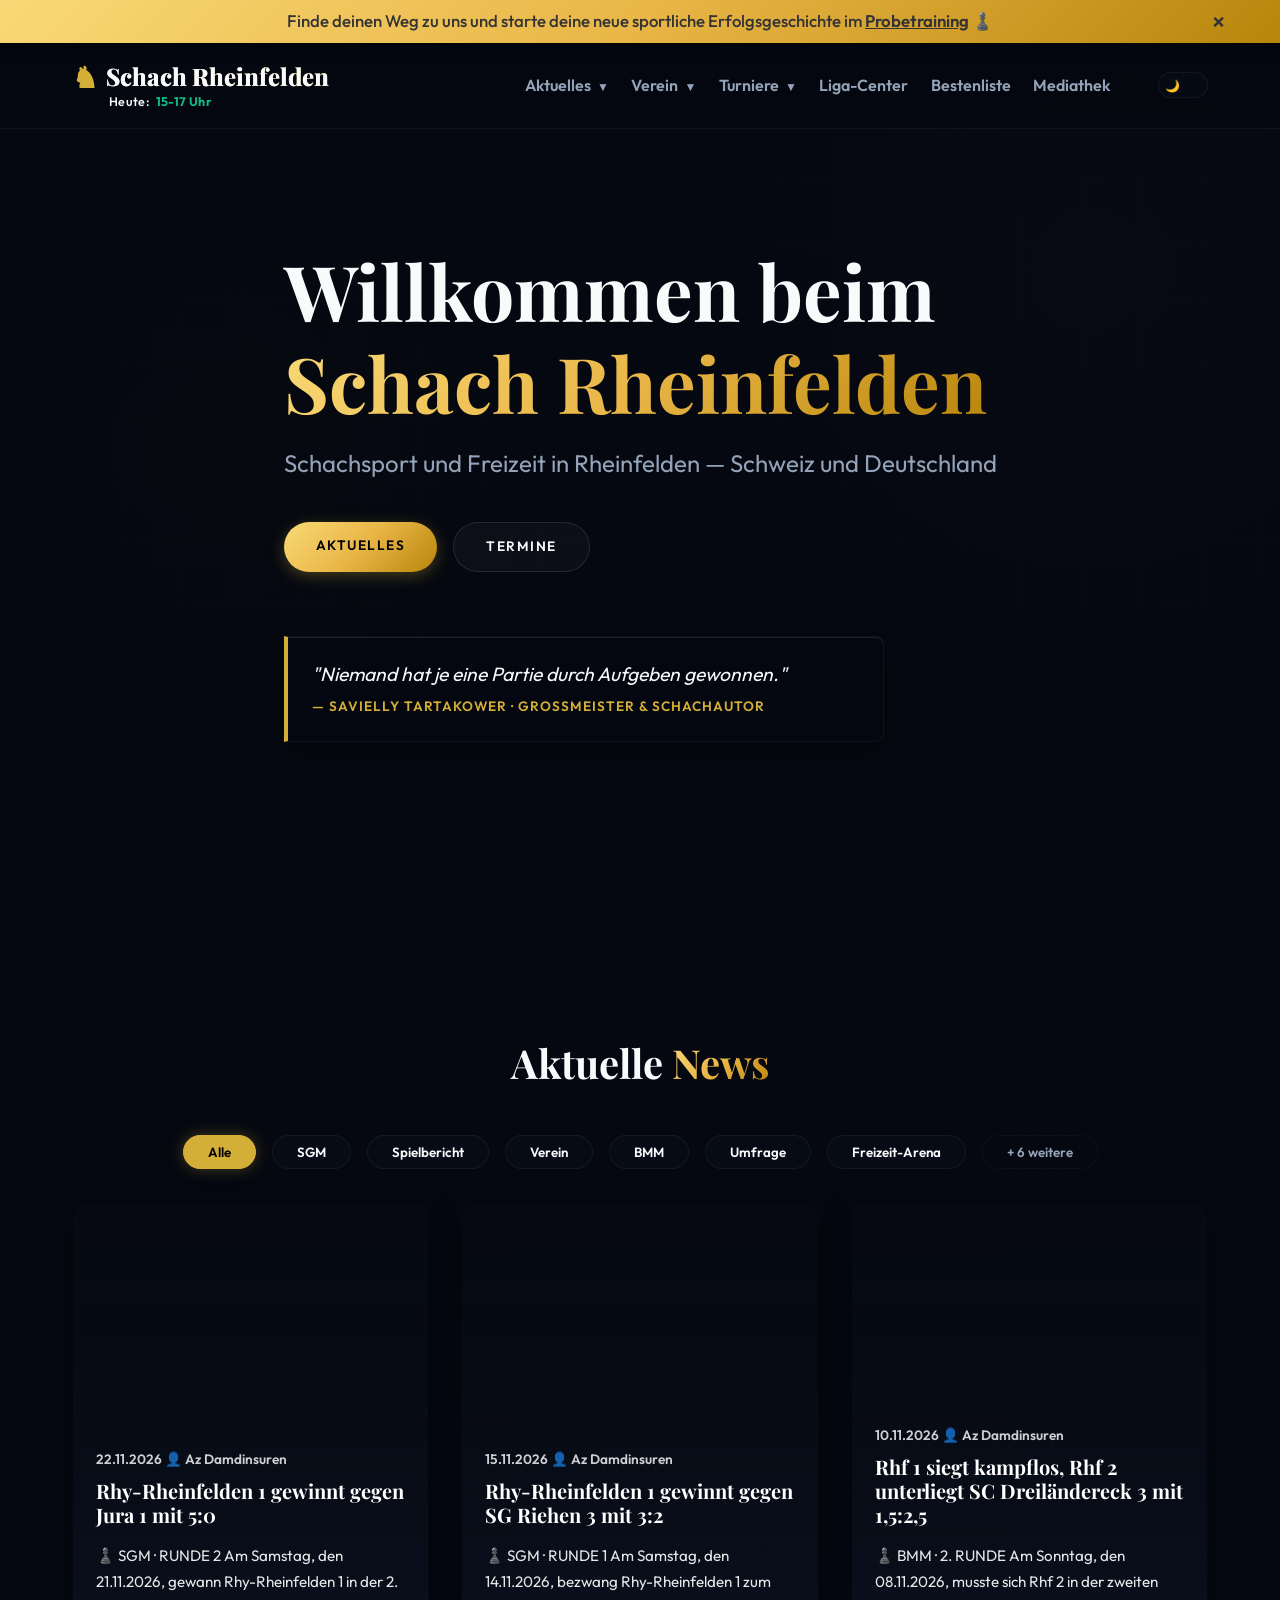
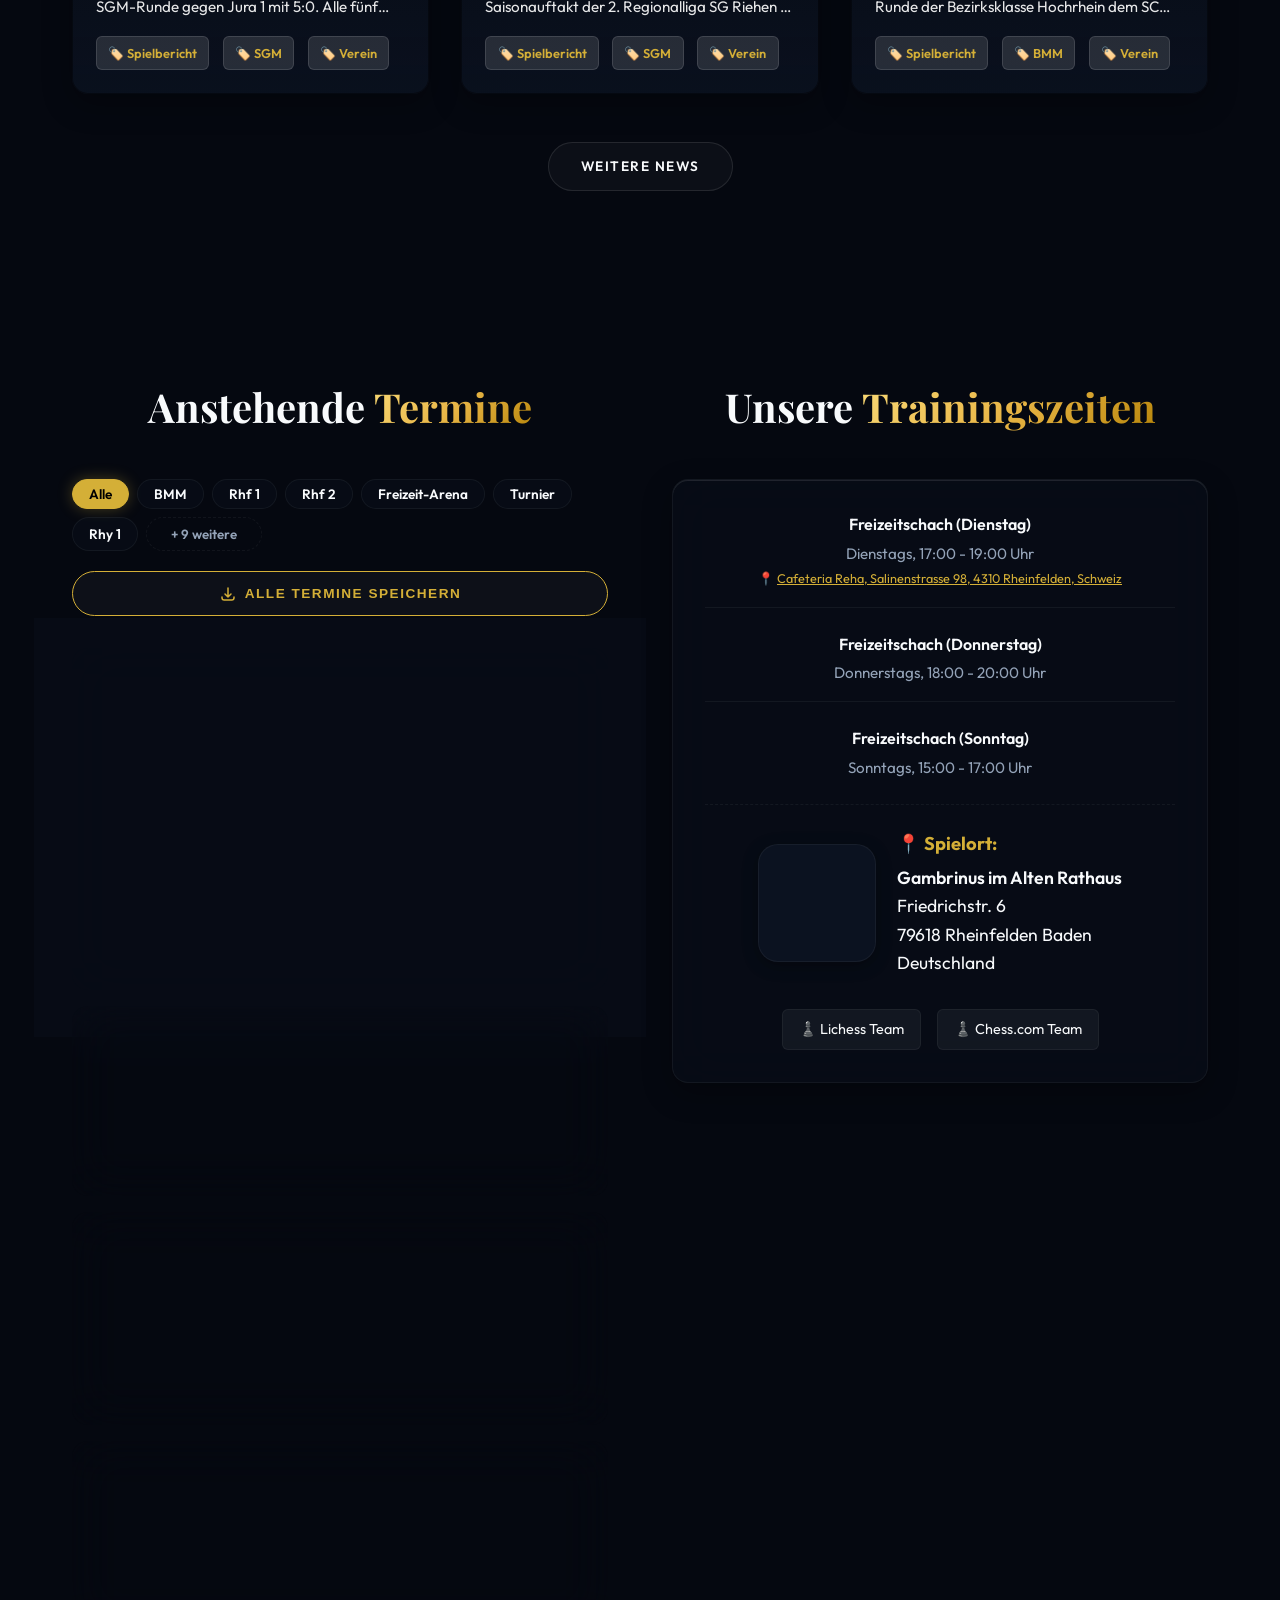
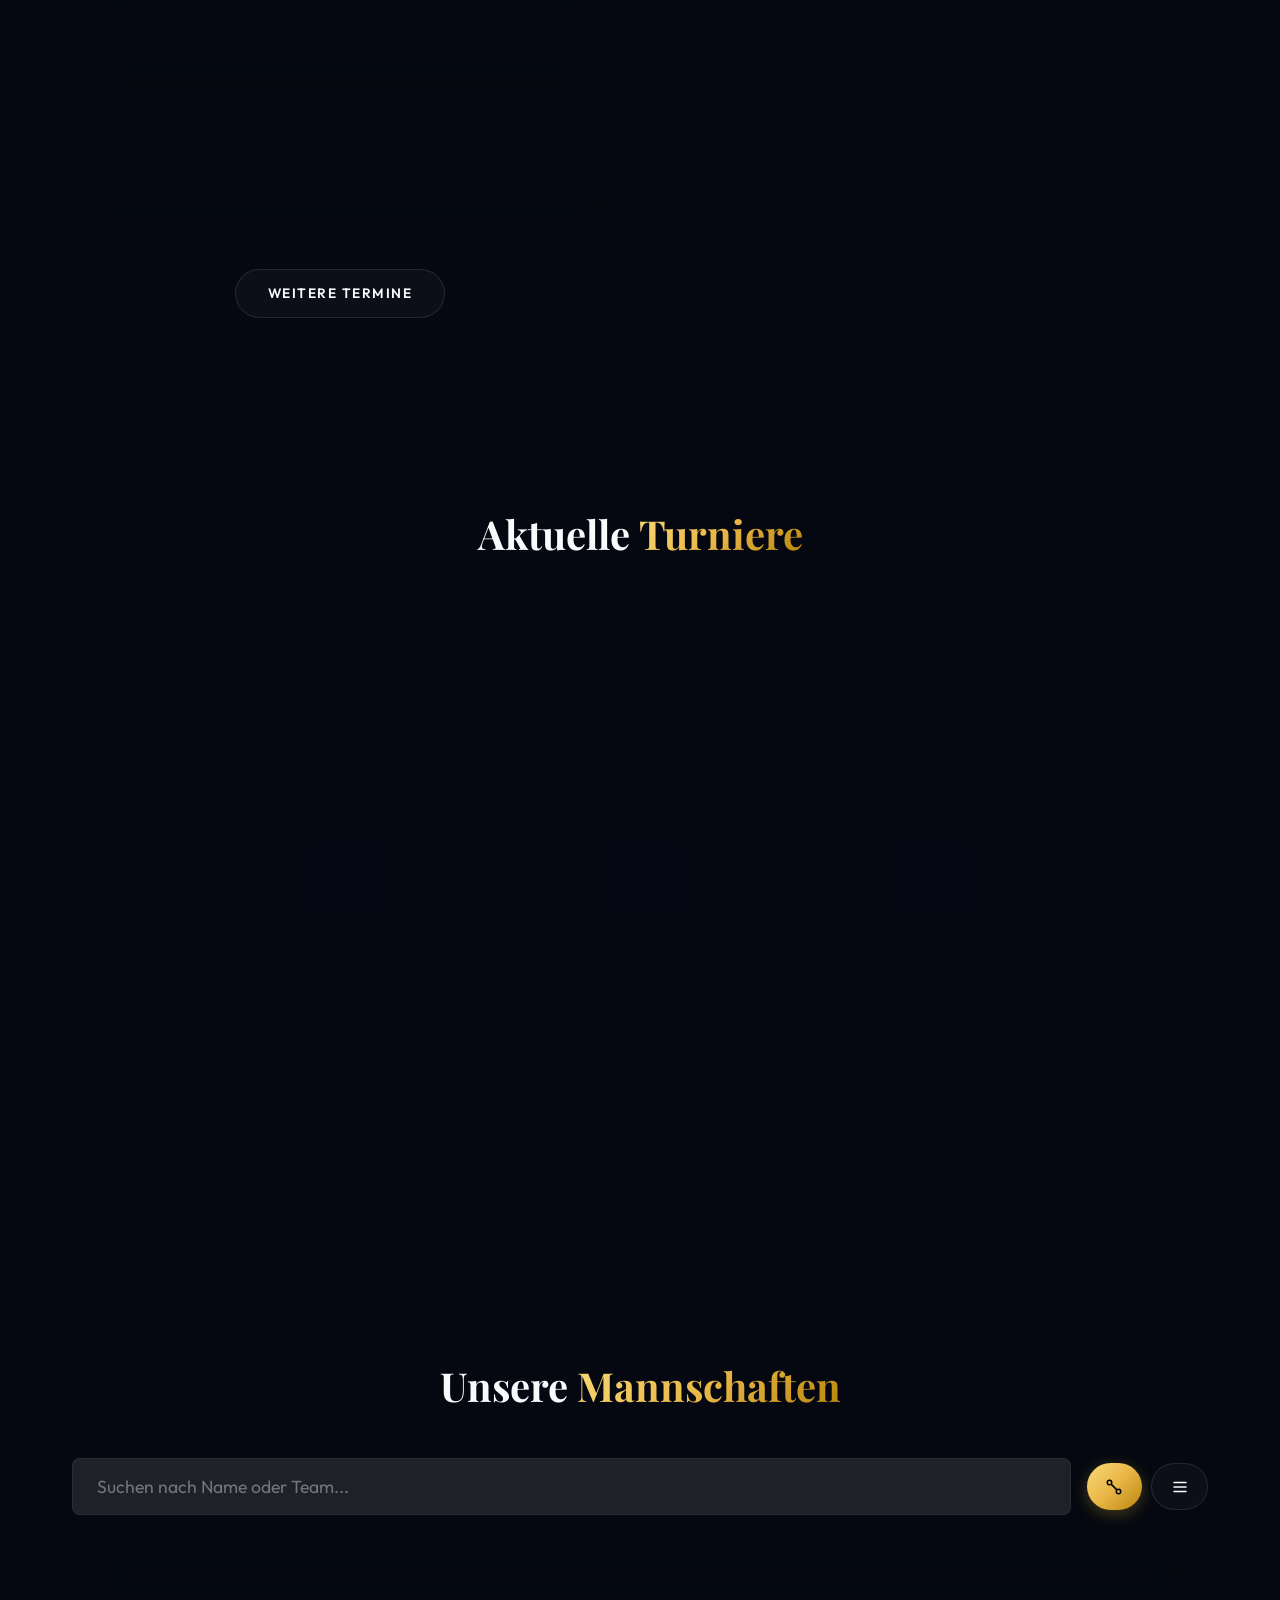
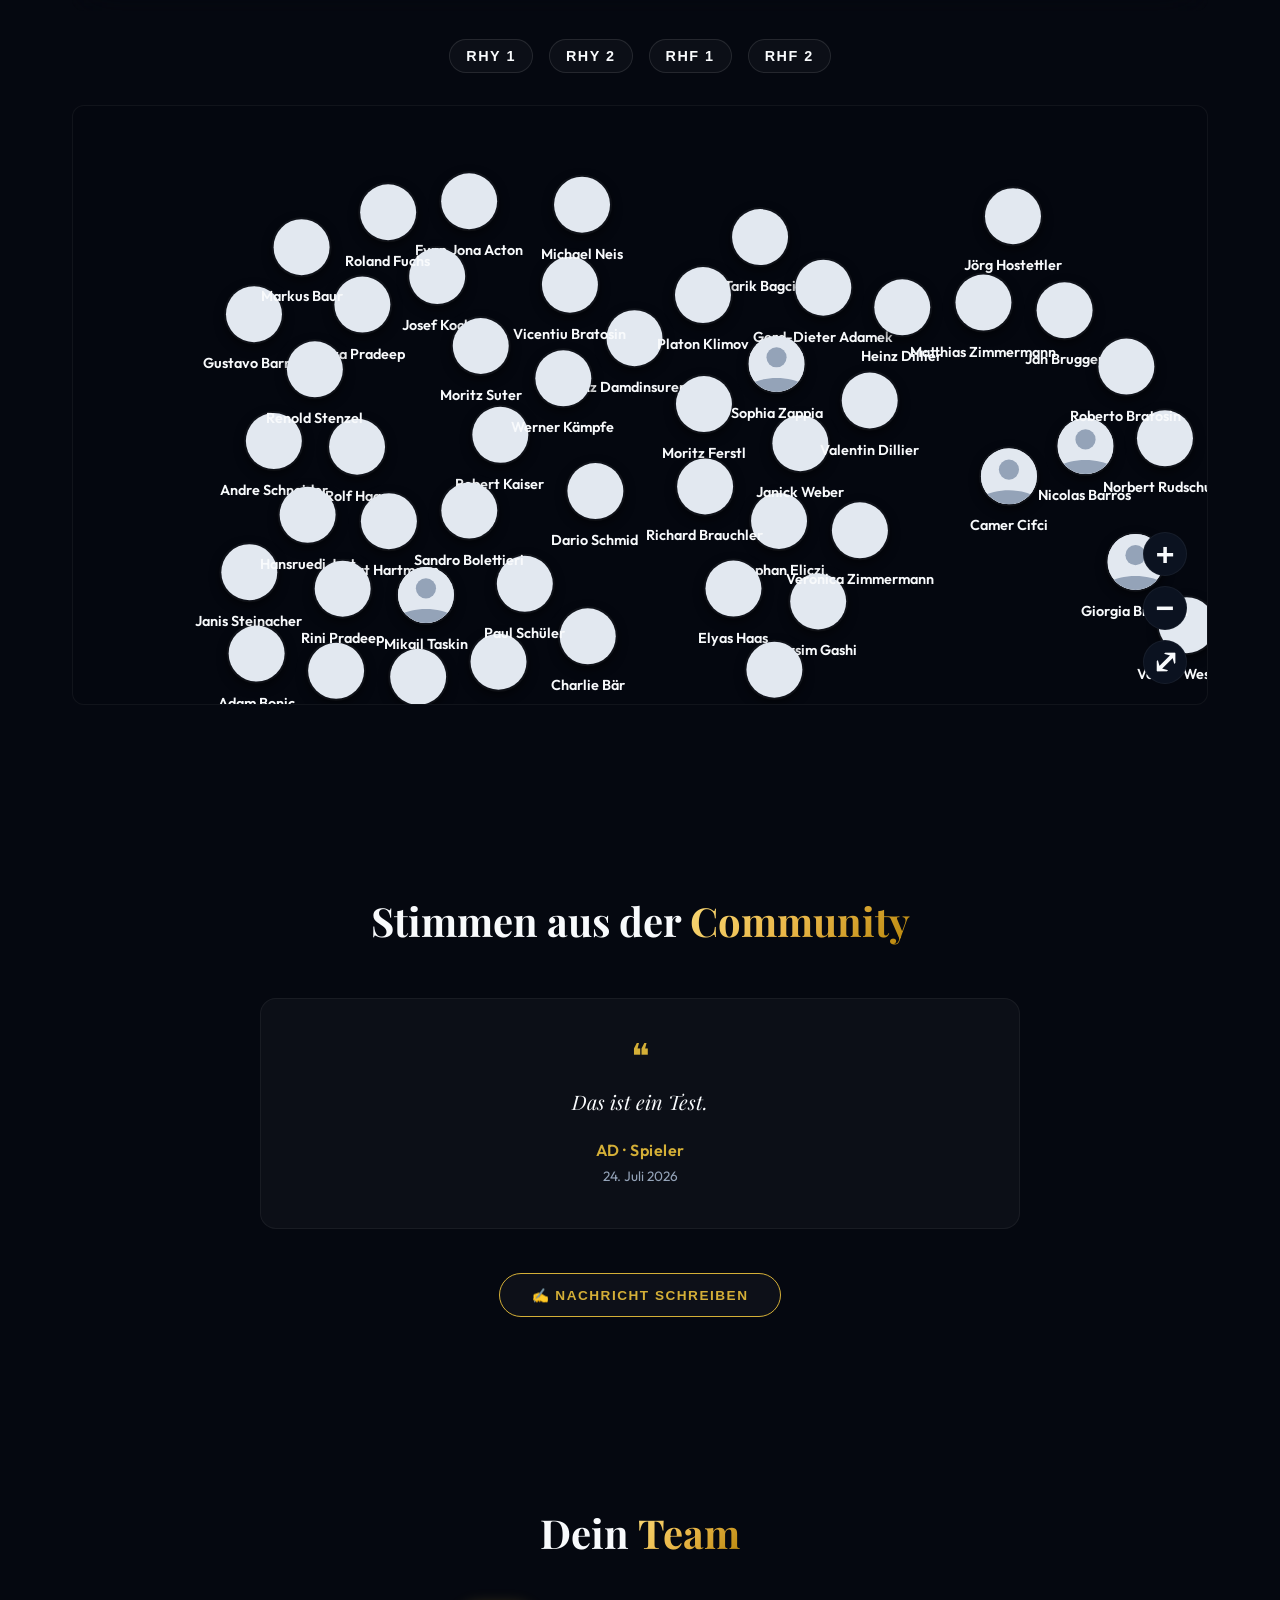
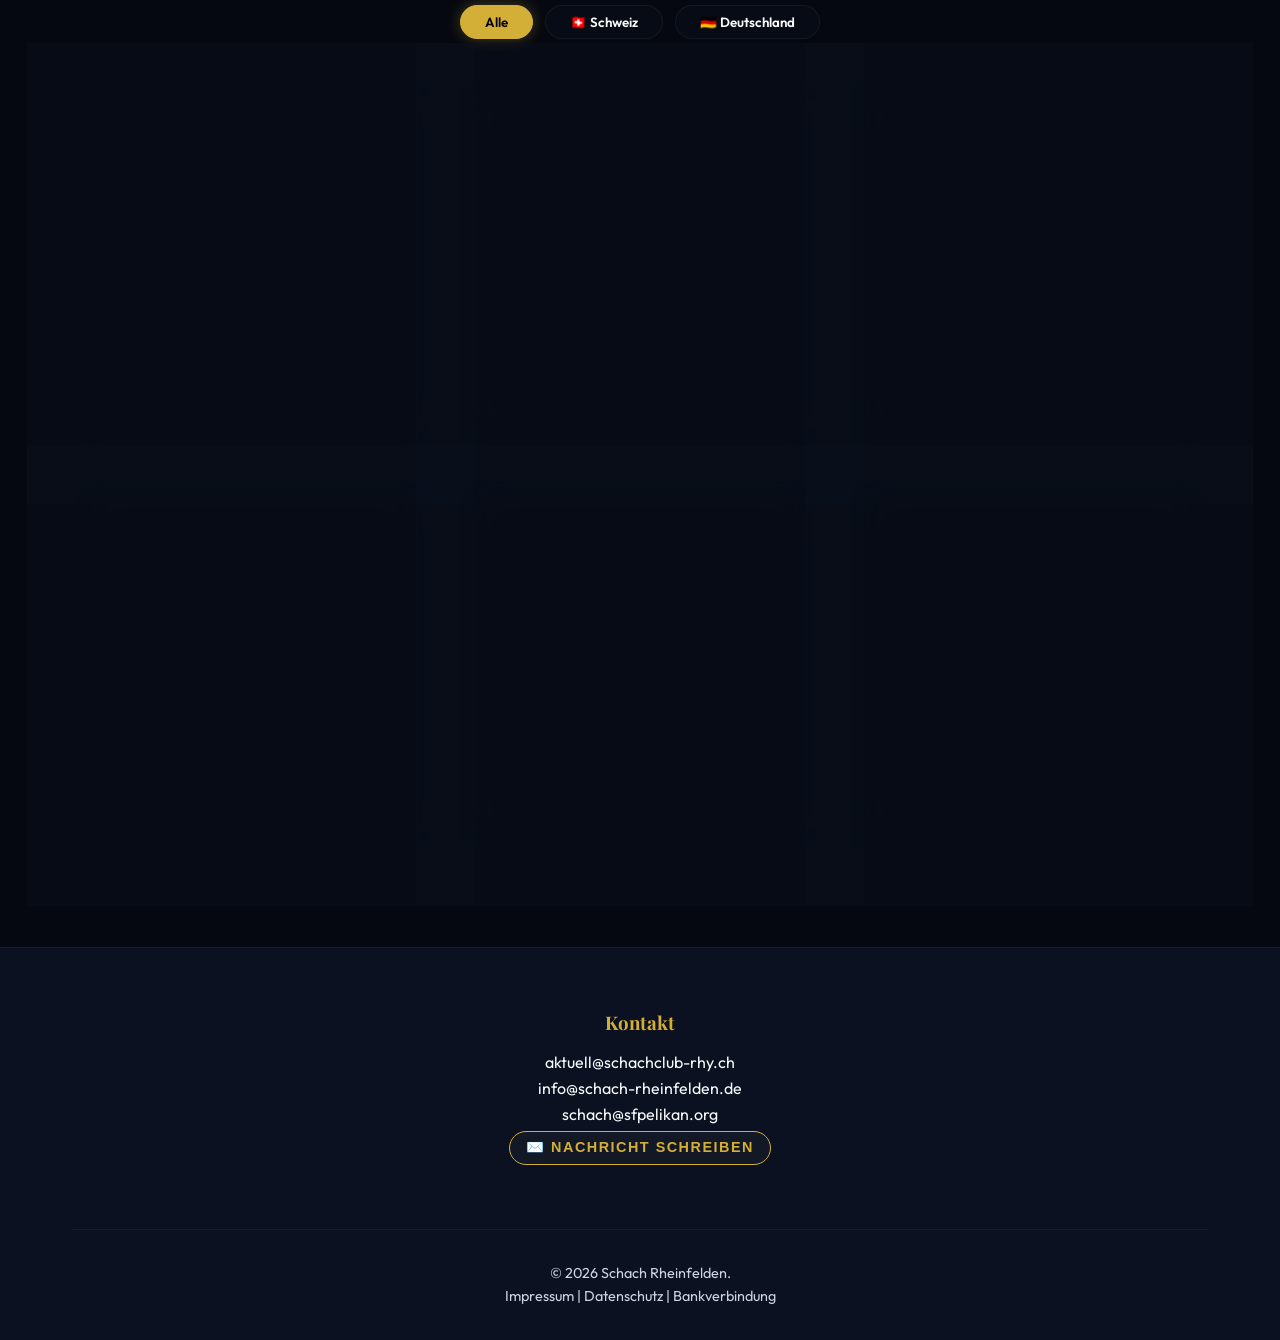
==== commit d4496e66: "Auto-Update via Tool" ====
--- a/index.html
+++ b/index.html
@@ -29,7 +29,7 @@
     <meta property="og:site_name" content="Schach-Rheinfelden" />
 
     <!-- App Styles -->
-    <link rel="stylesheet" href="css/style.css?v=157">
+    <link rel="stylesheet" href="css/style.css?v=158">
     <!-- Google Fonts -->
     <link rel="preconnect" href="https://fonts.googleapis.com">
     <link rel="preconnect" href="https://fonts.gstatic.com" crossorigin>
@@ -419,7 +419,7 @@
 
     <!-- App Logic -->
     <script src="js/shared.js?v=122"></script>
-    <script src="js/ot-hinweis.js?v=4"></script>
+    <script src="js/ot-hinweis.js?v=5"></script>
     <script src="js/app.js?v=119"></script>
 </body>
 
--- a/css/style.css
+++ b/css/style.css
@@ -6038,3 +6038,31 @@
 }
 @media (prefers-reduced-motion: reduce) { .ot-hinweis, .ot-hinweis-karte { transition: none; } .ot-hinweis-punkt { animation: none; } }
 @media print { .ot-hinweis { display: none; } }
+
+/* Online-Turniere: "Zuerst dem Lichess-Team beitreten" */
+.ot-team-hinweis { display: flex; flex-wrap: wrap; align-items: center; gap: 0.3rem 0.5rem; margin: 0.8rem 0; padding: 0.55rem 0.9rem; border-radius: 12px; border: 1px solid var(--glass-border); background: var(--glass-bg); font-size: 0.88rem; color: var(--text-secondary); }
+.ot-team-hinweis.mittig { justify-content: center; max-width: 34rem; margin: 0.9rem auto; }
+.ot-team-hinweis a, .ot-hinweis-team a, .ot-live-team { color: var(--accent-color); font-weight: 600; text-decoration: none; white-space: nowrap; }
+.ot-team-hinweis a:hover, .ot-hinweis-team a:hover, .ot-live-team:hover { text-decoration: underline; }
+.ot-live-team { font-size: 0.85rem; margin-left: auto; }
+.ot-tkarte-links { display: flex; flex-wrap: wrap; border-top: 1px solid var(--glass-border); }
+.ot-tkarte-links .ot-tkarte-lichess { flex: 1 1 auto; border-top: 0; }
+.ot-tkarte-links .ot-tkarte-team { border-left: 1px solid var(--glass-border); text-align: right; }
+.ot-hinweis-team { font-size: 0.8rem; line-height: 1.45; color: var(--text-secondary); }
+
+/* Countdown-Reiter: unsichtbare Bruecke ueber die 10 px zwischen Reiter und Karte -
+   sonst geht die Karte beim Hinueberfahren kurz zu und wieder auf. */
+.ot-hinweis-karte::after { content: ''; position: absolute; top: 0; bottom: 0; left: 100%; width: 12px; }
+@media (max-width: 600px) { .ot-hinweis-karte::after { top: 100%; bottom: auto; left: 0; right: 0; width: auto; height: 12px; } }
+
+/* Countdown-Reiter: Knoepfe und Links in der Karte duerfen ihre Sichtbarkeit NICHT
+   selbst animieren (.btn hat "transition: all 0.4s") - sonst bleiben sie nach dem
+   Schliessen noch kurz allein stehen, waehrend die Karte schon weg ist. */
+.ot-hinweis-karte *, .ot-hinweis-karte *::before, .ot-hinweis-karte *::after { transition-property: color, background-color, border-color, box-shadow, transform, left; }
+.ot-held-beschreibung { margin-top: 0.4rem; max-width: 46rem; font-size: 0.98rem; line-height: 1.55; color: var(--text-secondary); }
+.ot-held-schlank { padding: 1.4rem 2rem; }
+/* Eigene Glas-Optik statt .glass-card: Die Startseite haengt jeder .glass-card die
+   Scroll-Animation (.fade-in-up.visible = opacity 1) an - damit liess sich die Karte
+   nicht mehr ausblenden und verschwand ruckartig. */
+.ot-hinweis-karte { background: var(--glass-bg); backdrop-filter: blur(24px); -webkit-backdrop-filter: blur(24px); border: 1px solid rgba(212, 175, 55, .45); border-radius: var(--border-radius); }
+body.light-theme .ot-hinweis-karte { background: #ffffff; border-color: rgba(212, 175, 55, .5); box-shadow: 0 12px 40px rgba(0, 0, 0, .12); }
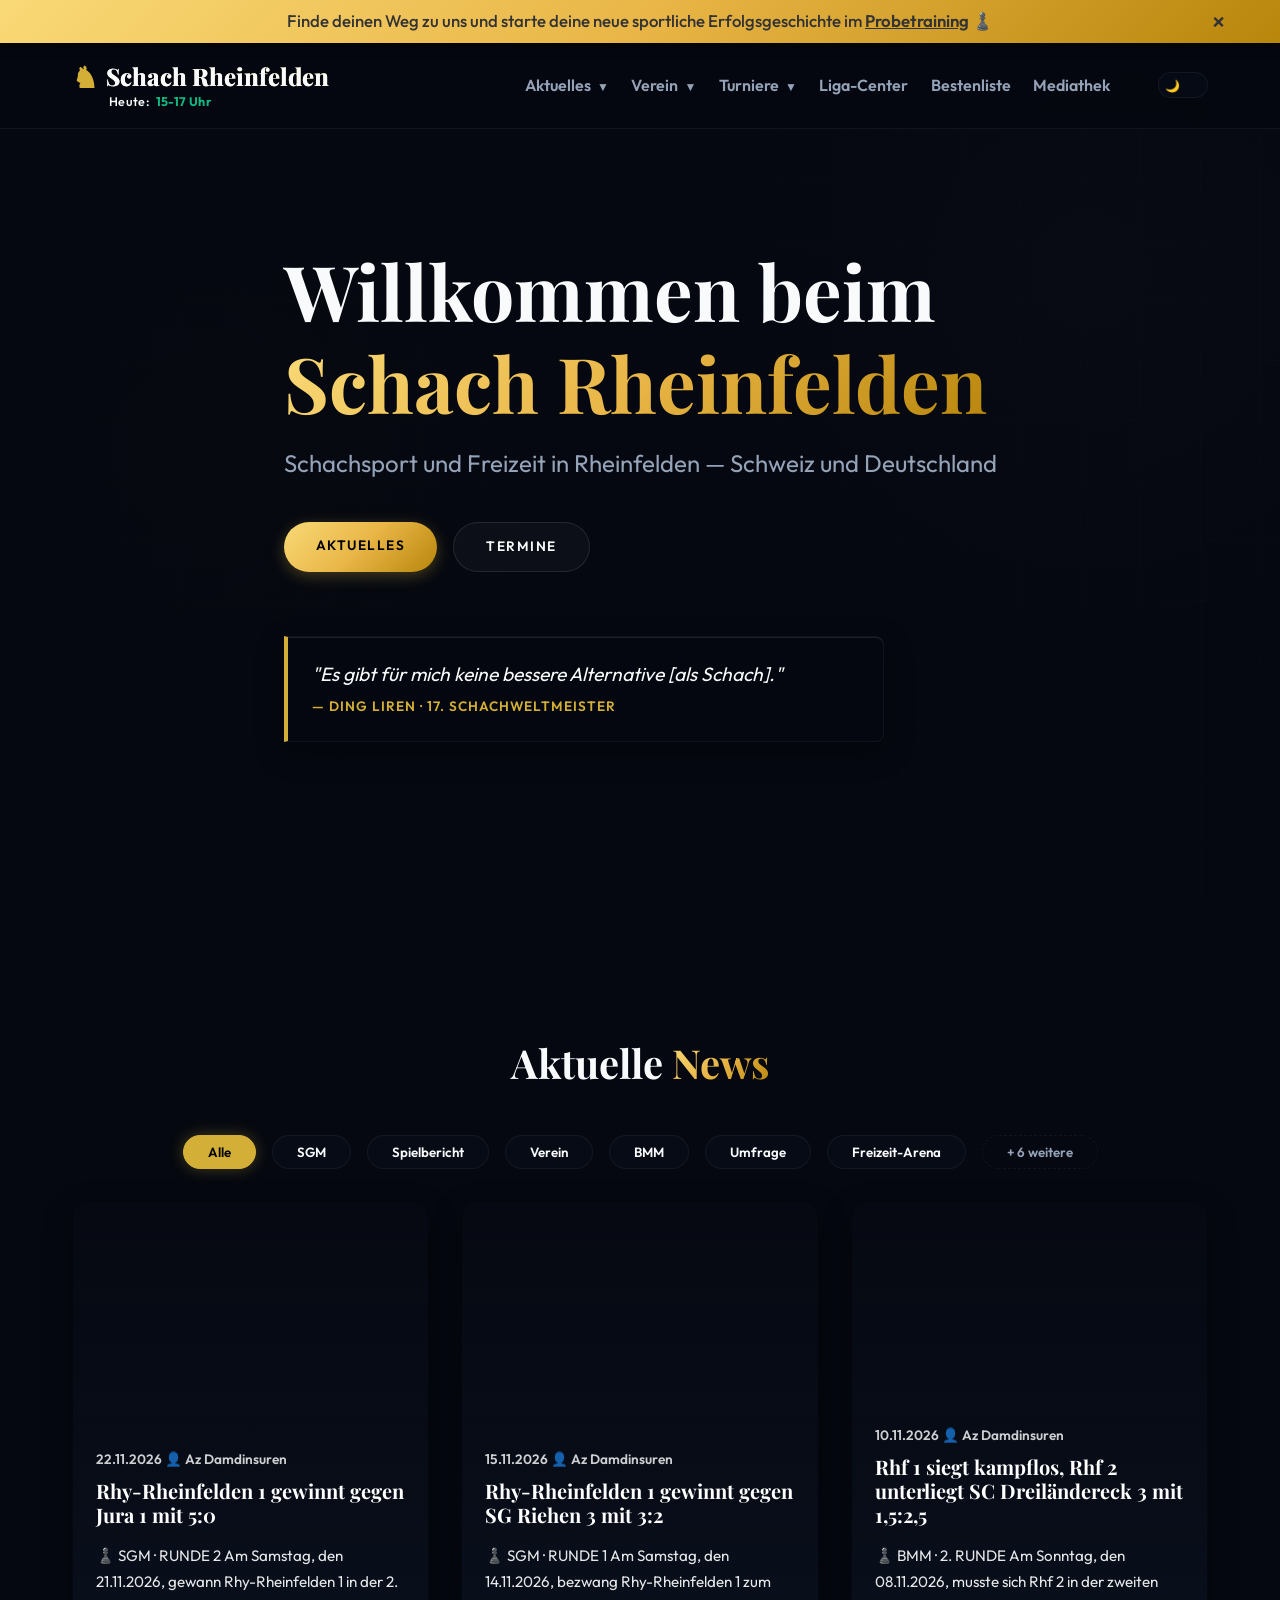
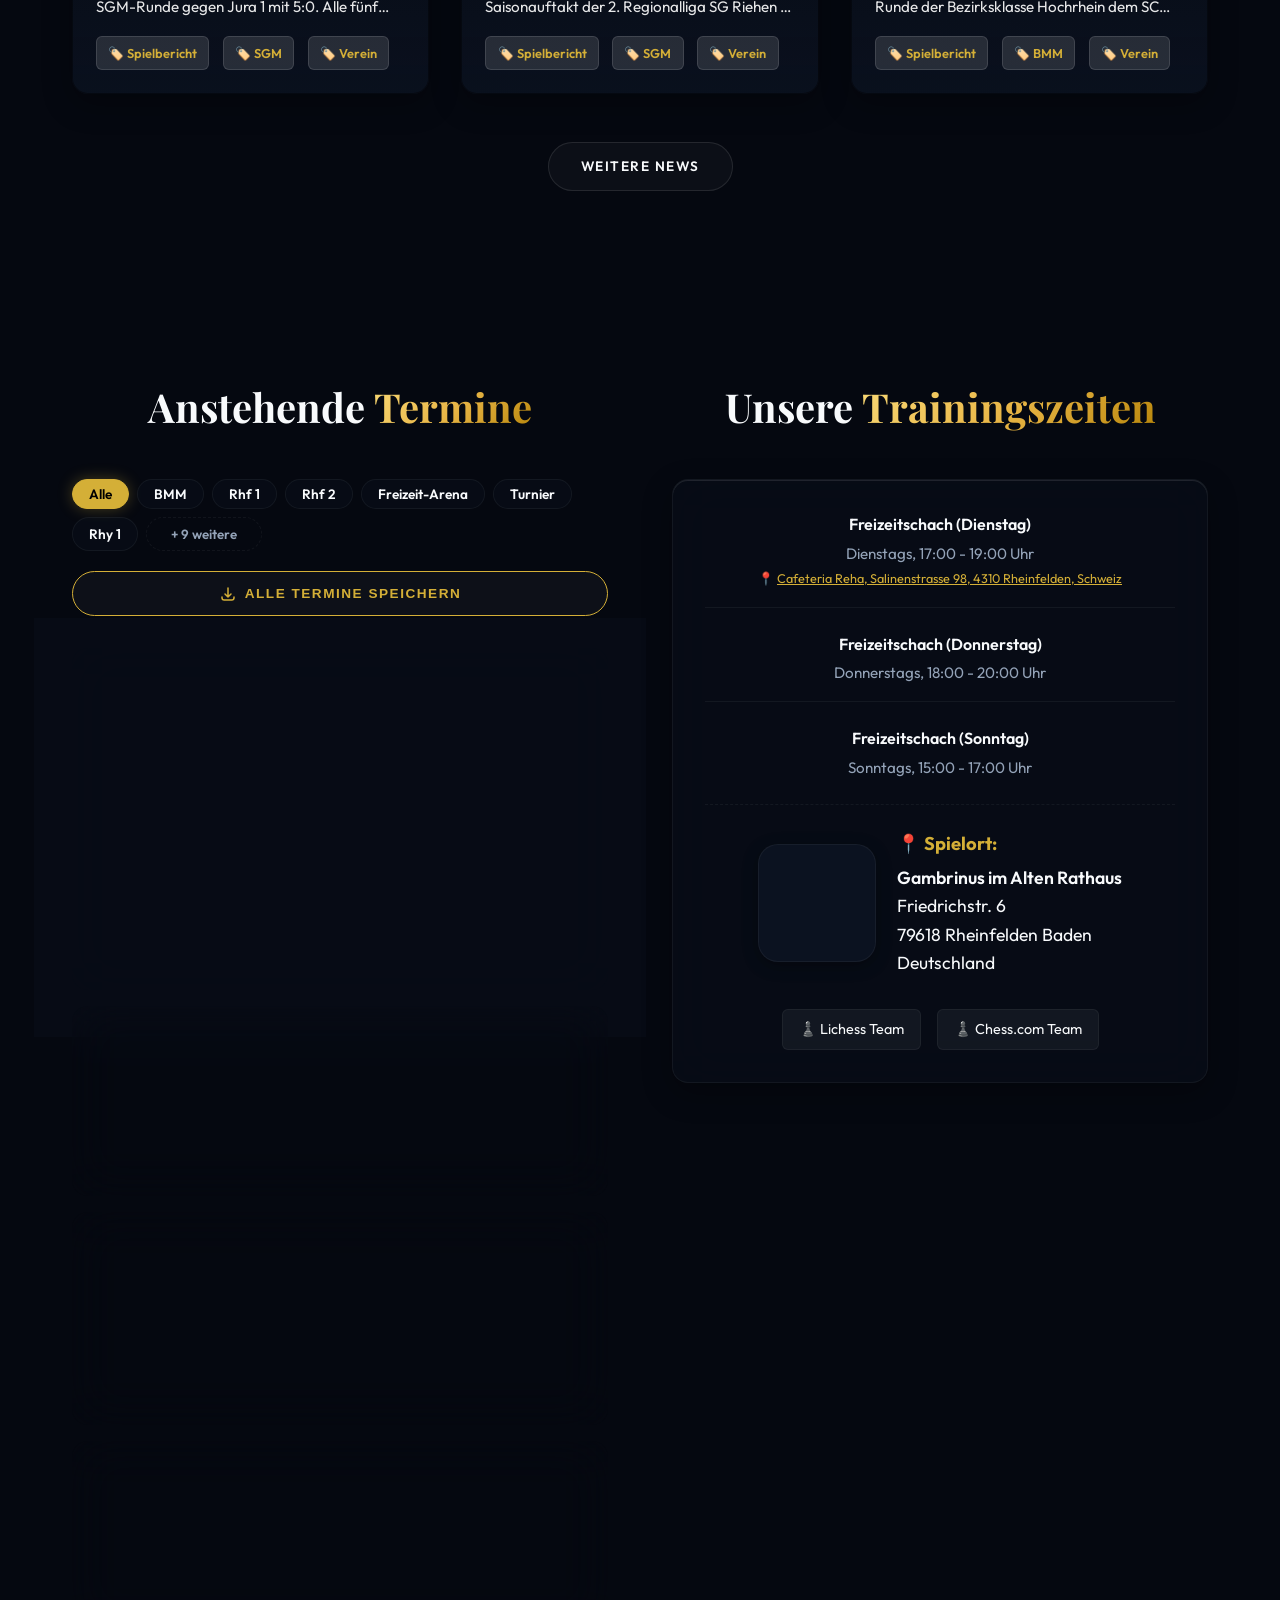
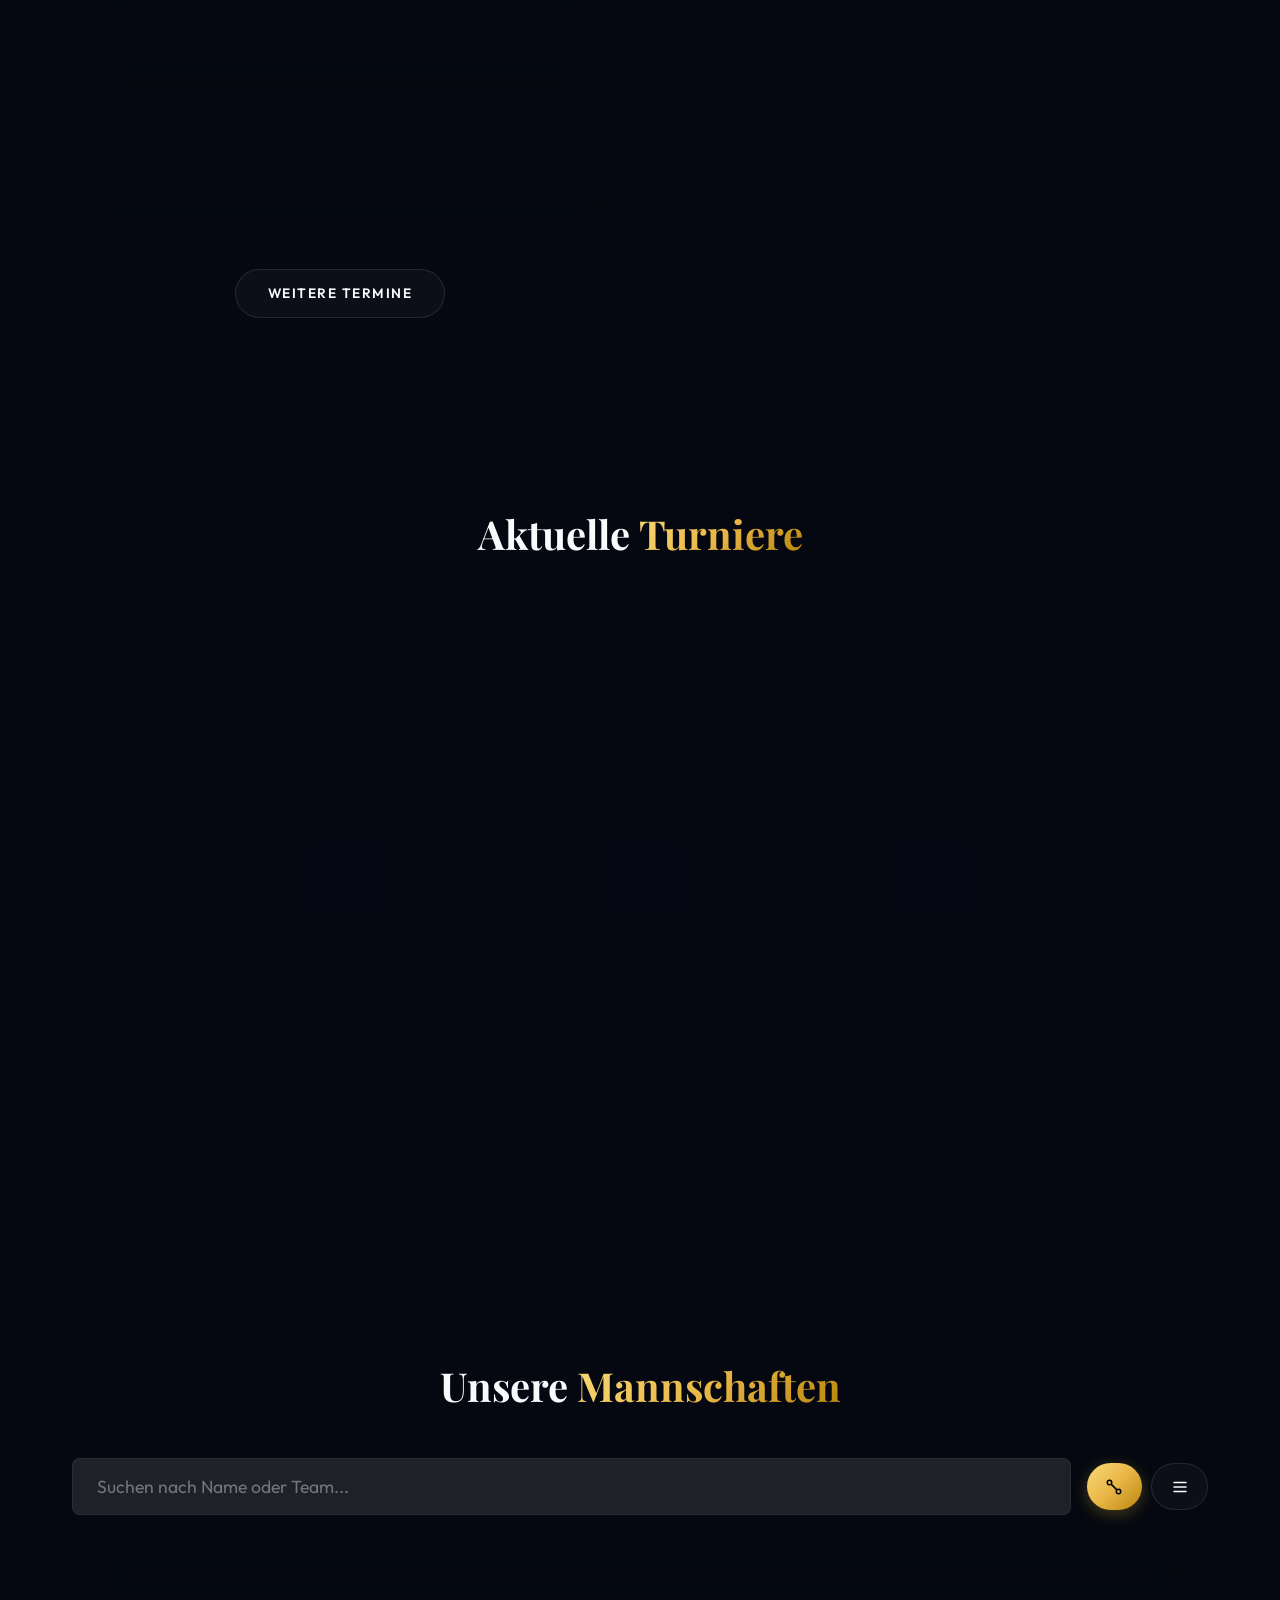
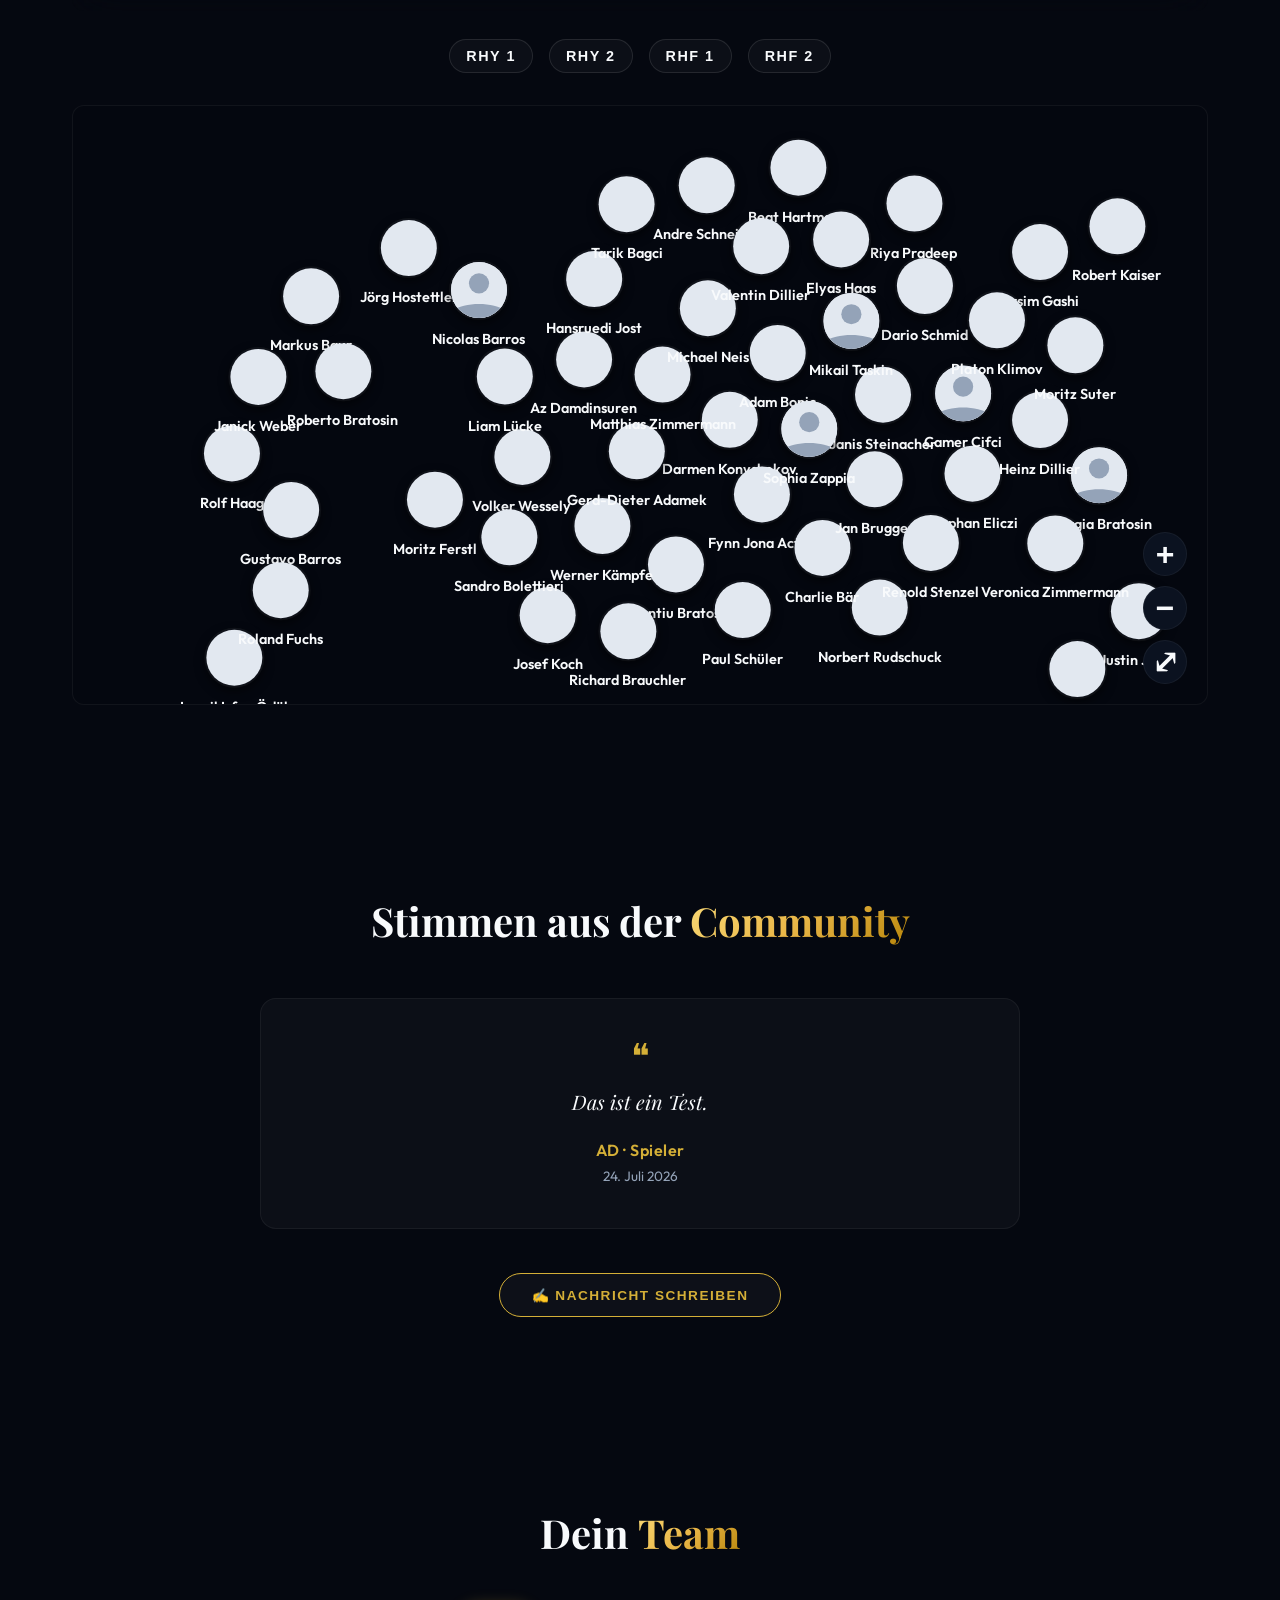
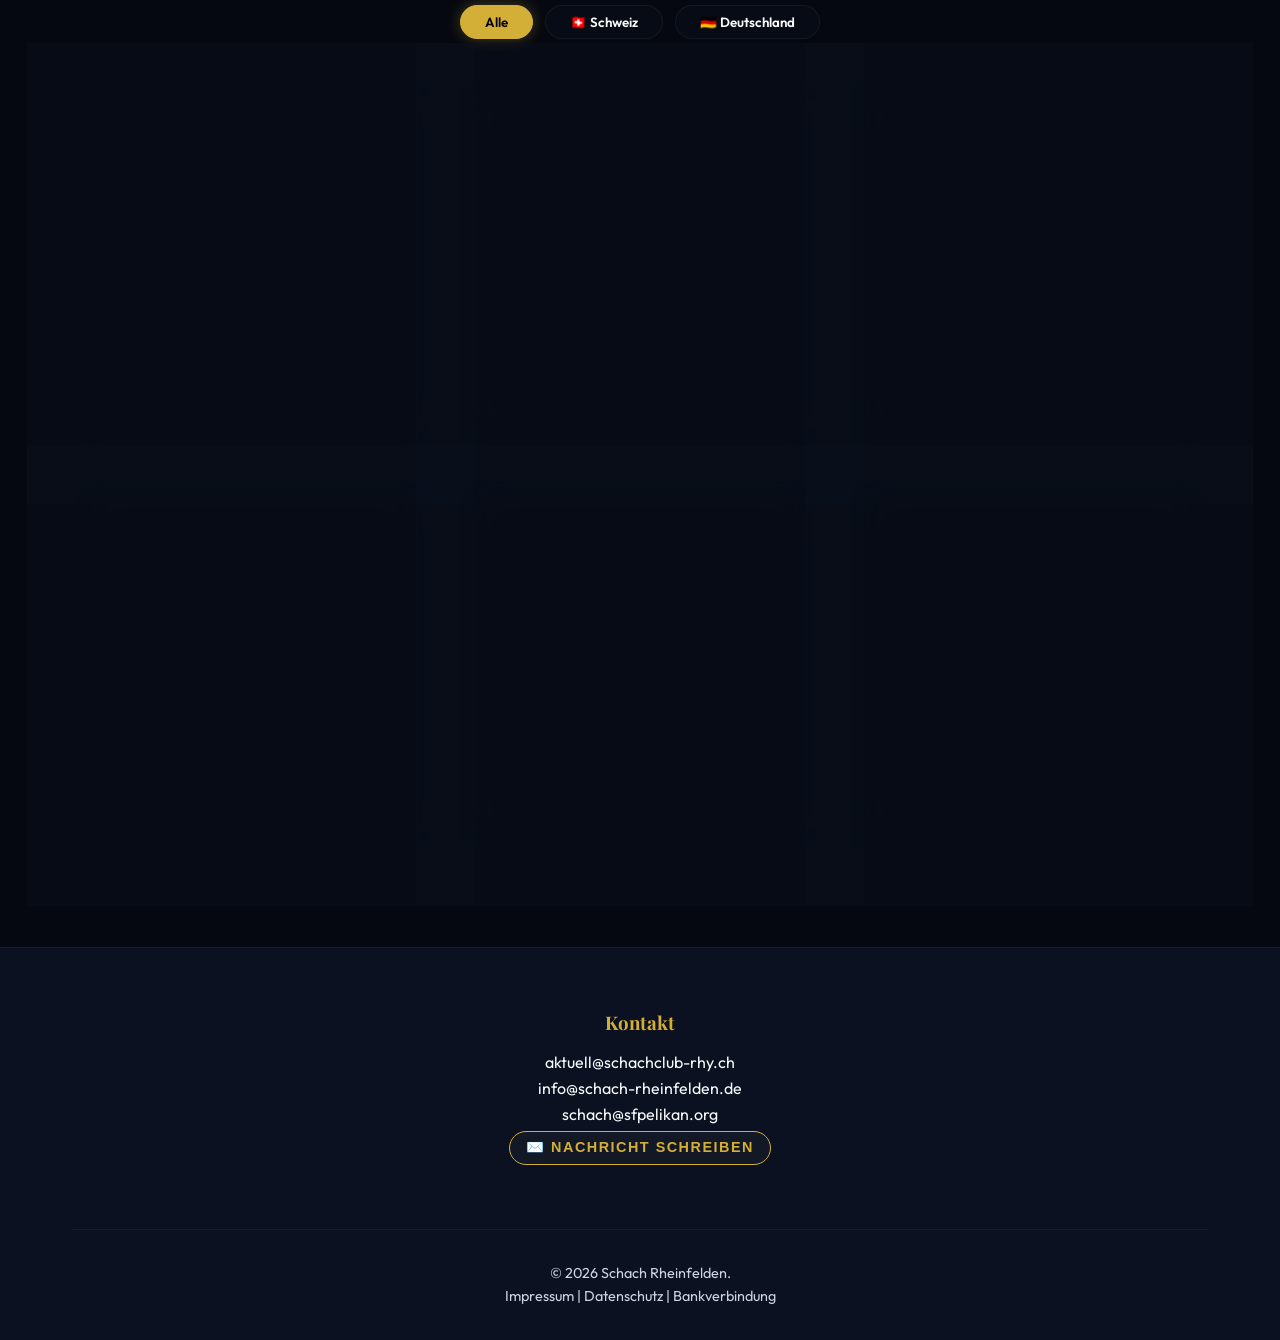
==== commit a182b3a8: "Auto-Update via Tool" ====
--- a/index.html
+++ b/index.html
@@ -29,7 +29,7 @@
     <meta property="og:site_name" content="Schach-Rheinfelden" />
 
     <!-- App Styles -->
-    <link rel="stylesheet" href="css/style.css?v=158">
+    <link rel="stylesheet" href="css/style.css?v=159">
     <!-- Google Fonts -->
     <link rel="preconnect" href="https://fonts.googleapis.com">
     <link rel="preconnect" href="https://fonts.gstatic.com" crossorigin>
@@ -419,7 +419,7 @@
 
     <!-- App Logic -->
     <script src="js/shared.js?v=122"></script>
-    <script src="js/ot-hinweis.js?v=5"></script>
+    <script src="js/ot-hinweis.js?v=6"></script>
     <script src="js/app.js?v=119"></script>
 </body>
 
--- a/css/style.css
+++ b/css/style.css
@@ -6066,3 +6066,24 @@
    nicht mehr ausblenden und verschwand ruckartig. */
 .ot-hinweis-karte { background: var(--glass-bg); backdrop-filter: blur(24px); -webkit-backdrop-filter: blur(24px); border: 1px solid rgba(212, 175, 55, .45); border-radius: var(--border-radius); }
 body.light-theme .ot-hinweis-karte { background: #ffffff; border-color: rgba(212, 175, 55, .5); box-shadow: 0 12px 40px rgba(0, 0, 0, .12); }
+
+/* Online-Turniere: Bild der Serie (Spalte "bild")
+   Kopf: rechts, weich in die Karte auslaufend - der Text bleibt auf ruhigem Grund. */
+.ot-held-karte.mit-bild { position: relative; overflow: hidden; }
+.ot-held-karte.mit-bild > :not(.ot-held-bild) { position: relative; z-index: 1; max-width: 60%; }
+.ot-held-bild { position: absolute; top: 0; right: 0; bottom: 0; width: 48%; background-size: cover; background-position: center;
+    -webkit-mask-image: linear-gradient(to right, transparent 0%, rgba(0, 0, 0, .55) 30%, #000 70%); mask-image: linear-gradient(to right, transparent 0%, rgba(0, 0, 0, .55) 30%, #000 70%); }
+@media (max-width: 760px) {
+    .ot-held-karte.mit-bild { padding-top: 0; }
+    .ot-held-karte.mit-bild > :not(.ot-held-bild) { max-width: none; }
+    .ot-held-bild { position: static; flex: 0 0 calc(100% + 4rem); width: auto; height: 170px; margin: 0 -2rem 0.25rem;
+        -webkit-mask-image: linear-gradient(to bottom, #000 55%, transparent 100%); mask-image: linear-gradient(to bottom, #000 55%, transparent 100%); }
+}
+/* Karte in der Uebersicht: Bild als Kopfstreifen */
+.ot-serienkarte.mit-bild { padding-top: 0; overflow: hidden; }
+.ot-serienkarte-bild { display: block; height: 150px; margin: 0 -1.6rem 0.3rem; background-size: cover; background-position: center; border-bottom: 1px solid var(--glass-border); transition: transform .5s; }
+.ot-serienkarte:hover .ot-serienkarte-bild { transform: scale(1.04); }
+/* Countdown-Reiter: schmaler Bildstreifen oben in der Karte */
+.ot-hinweis-karte.mit-bild { padding-top: 0; overflow: hidden; }
+.ot-hinweis-bild { height: 96px; margin: 0 -1.2rem 0.35rem; background-size: cover; background-position: center; }
+.ot-hinweis-karte.mit-bild .ot-hinweis-zu { background: rgba(0, 0, 0, .45); color: #fff; z-index: 1; }
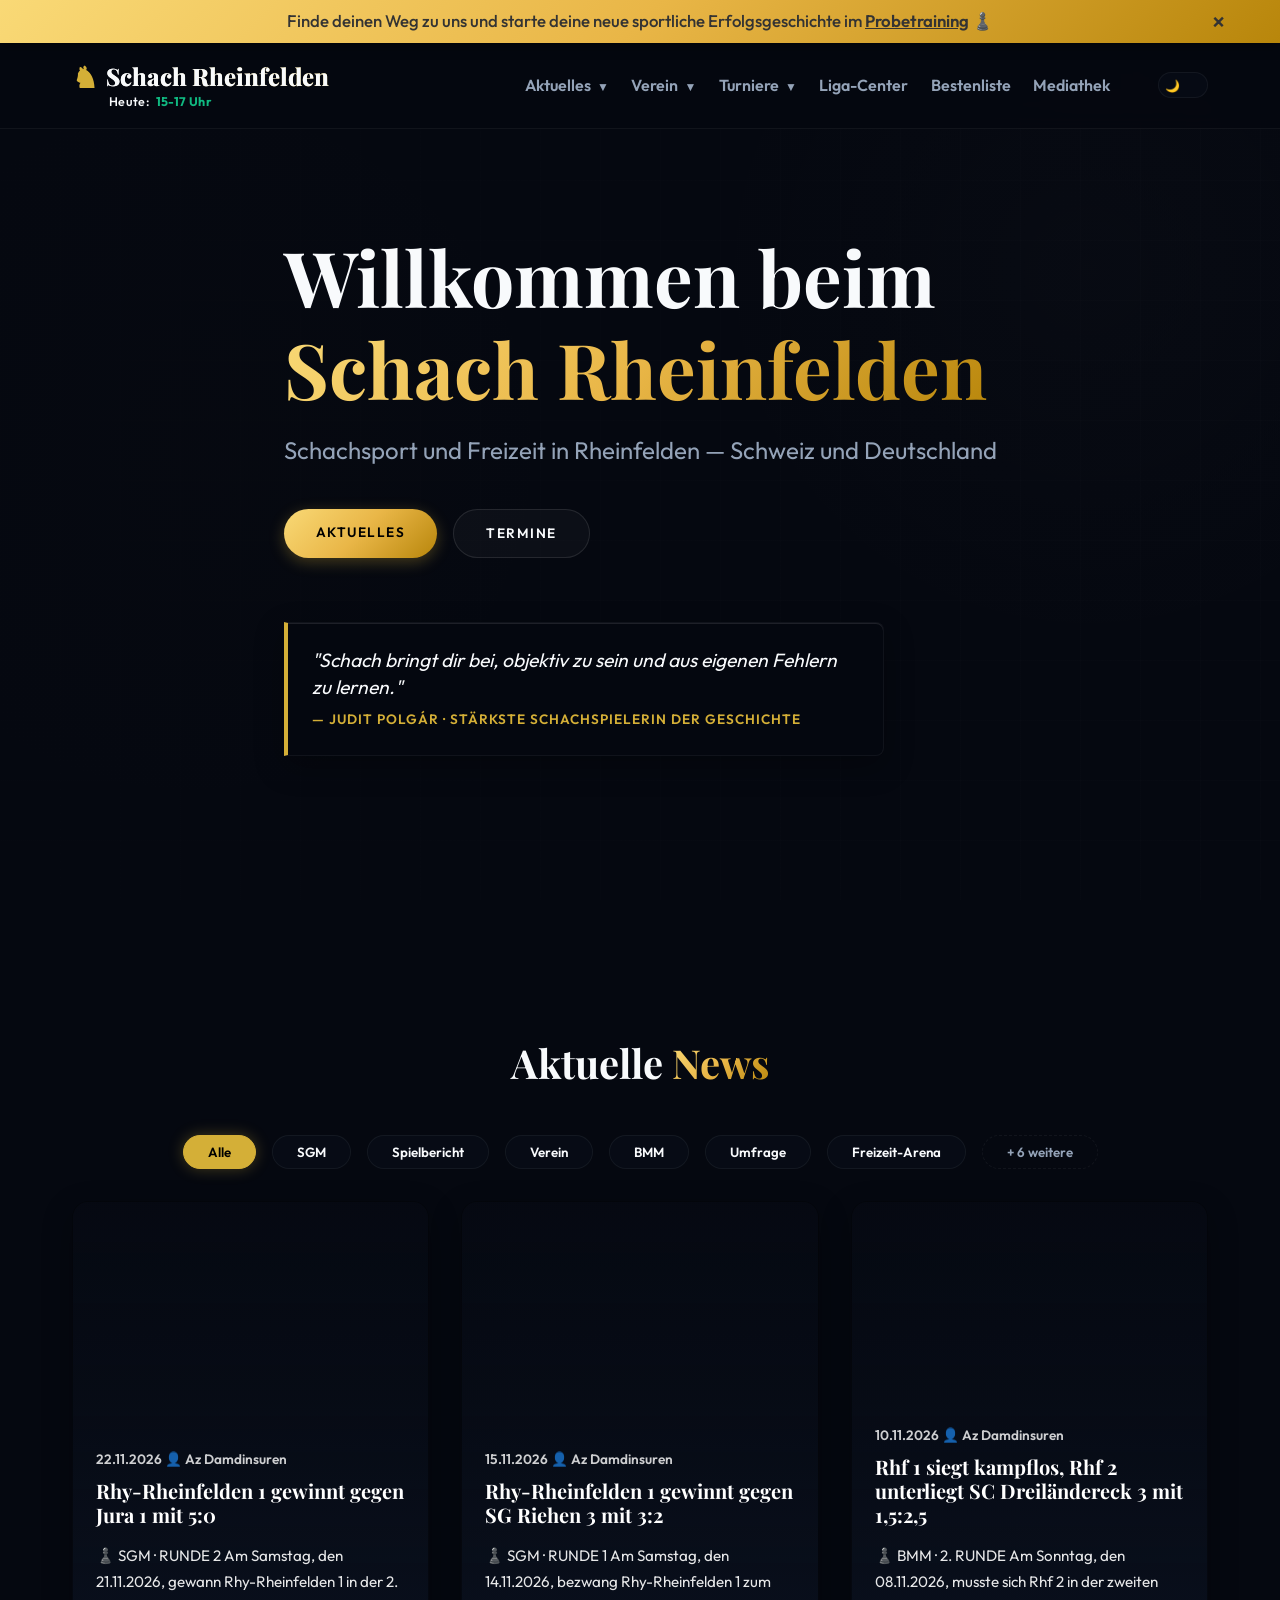
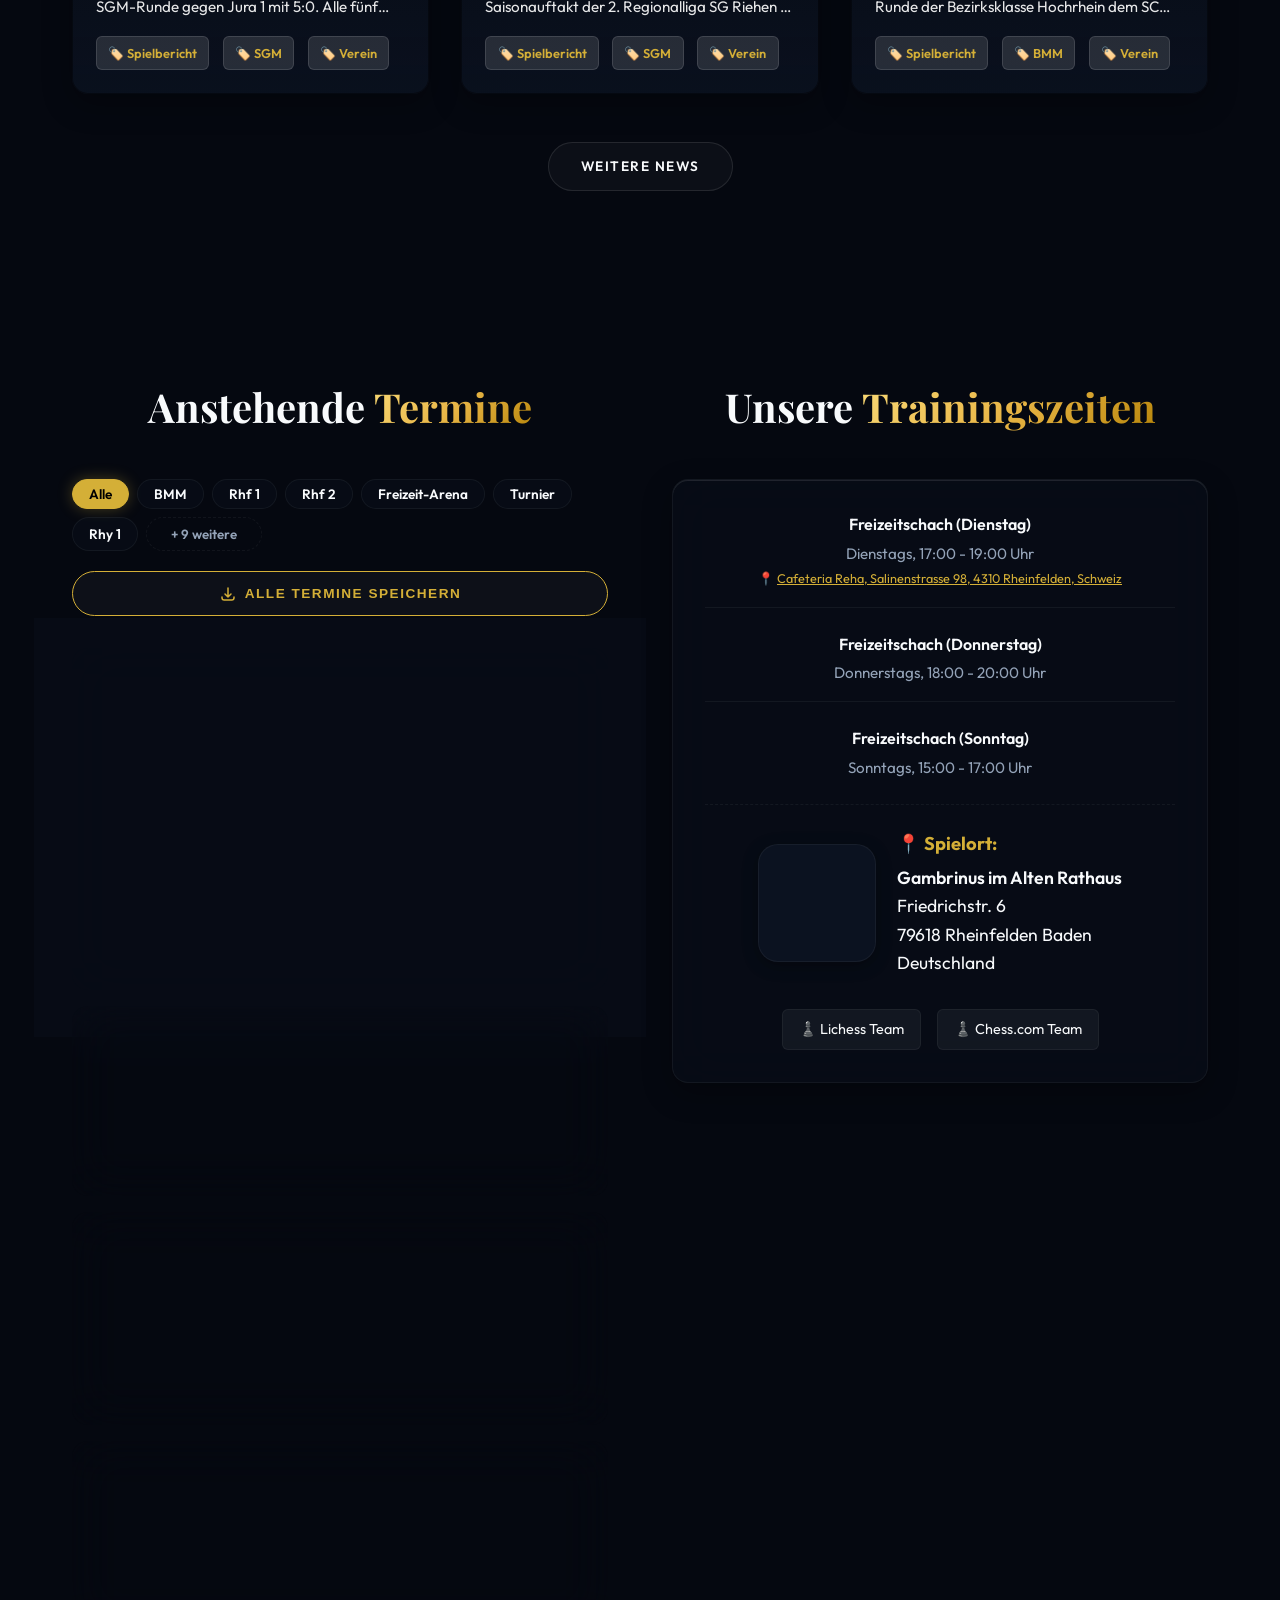
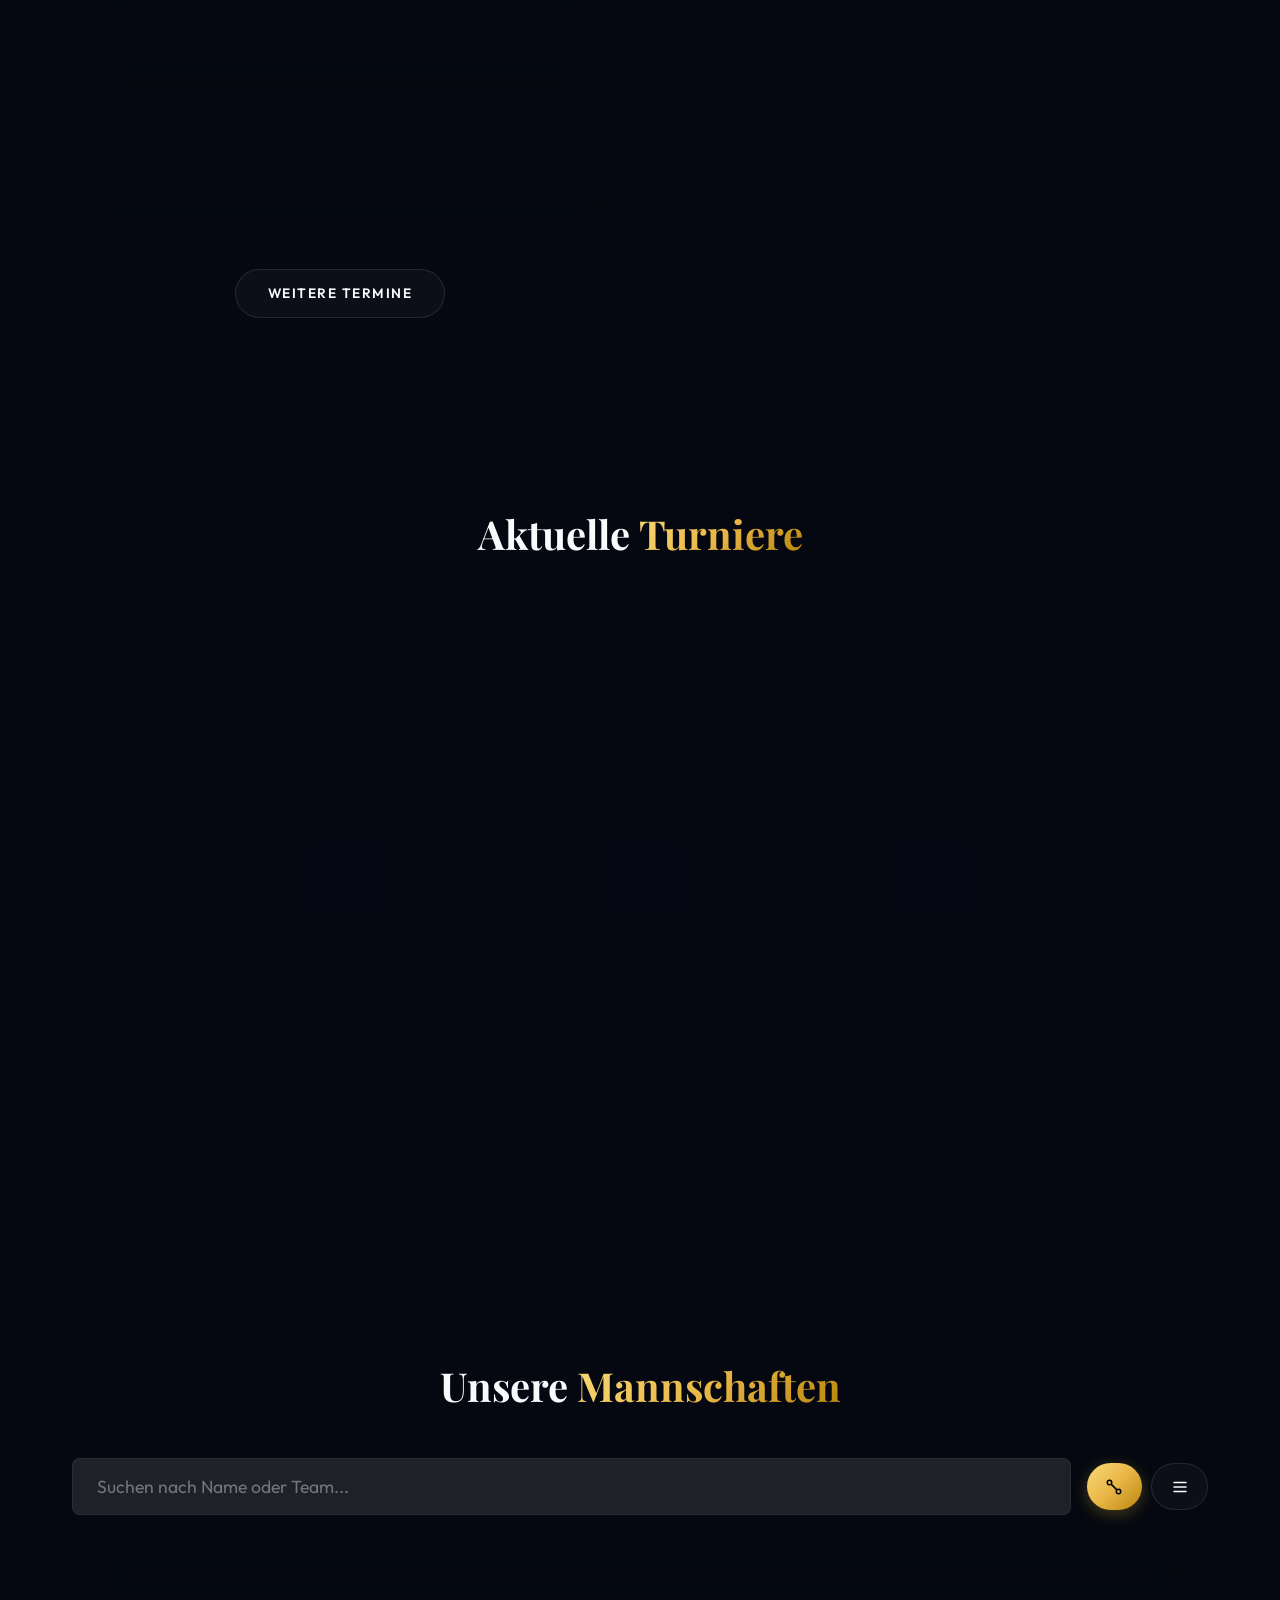
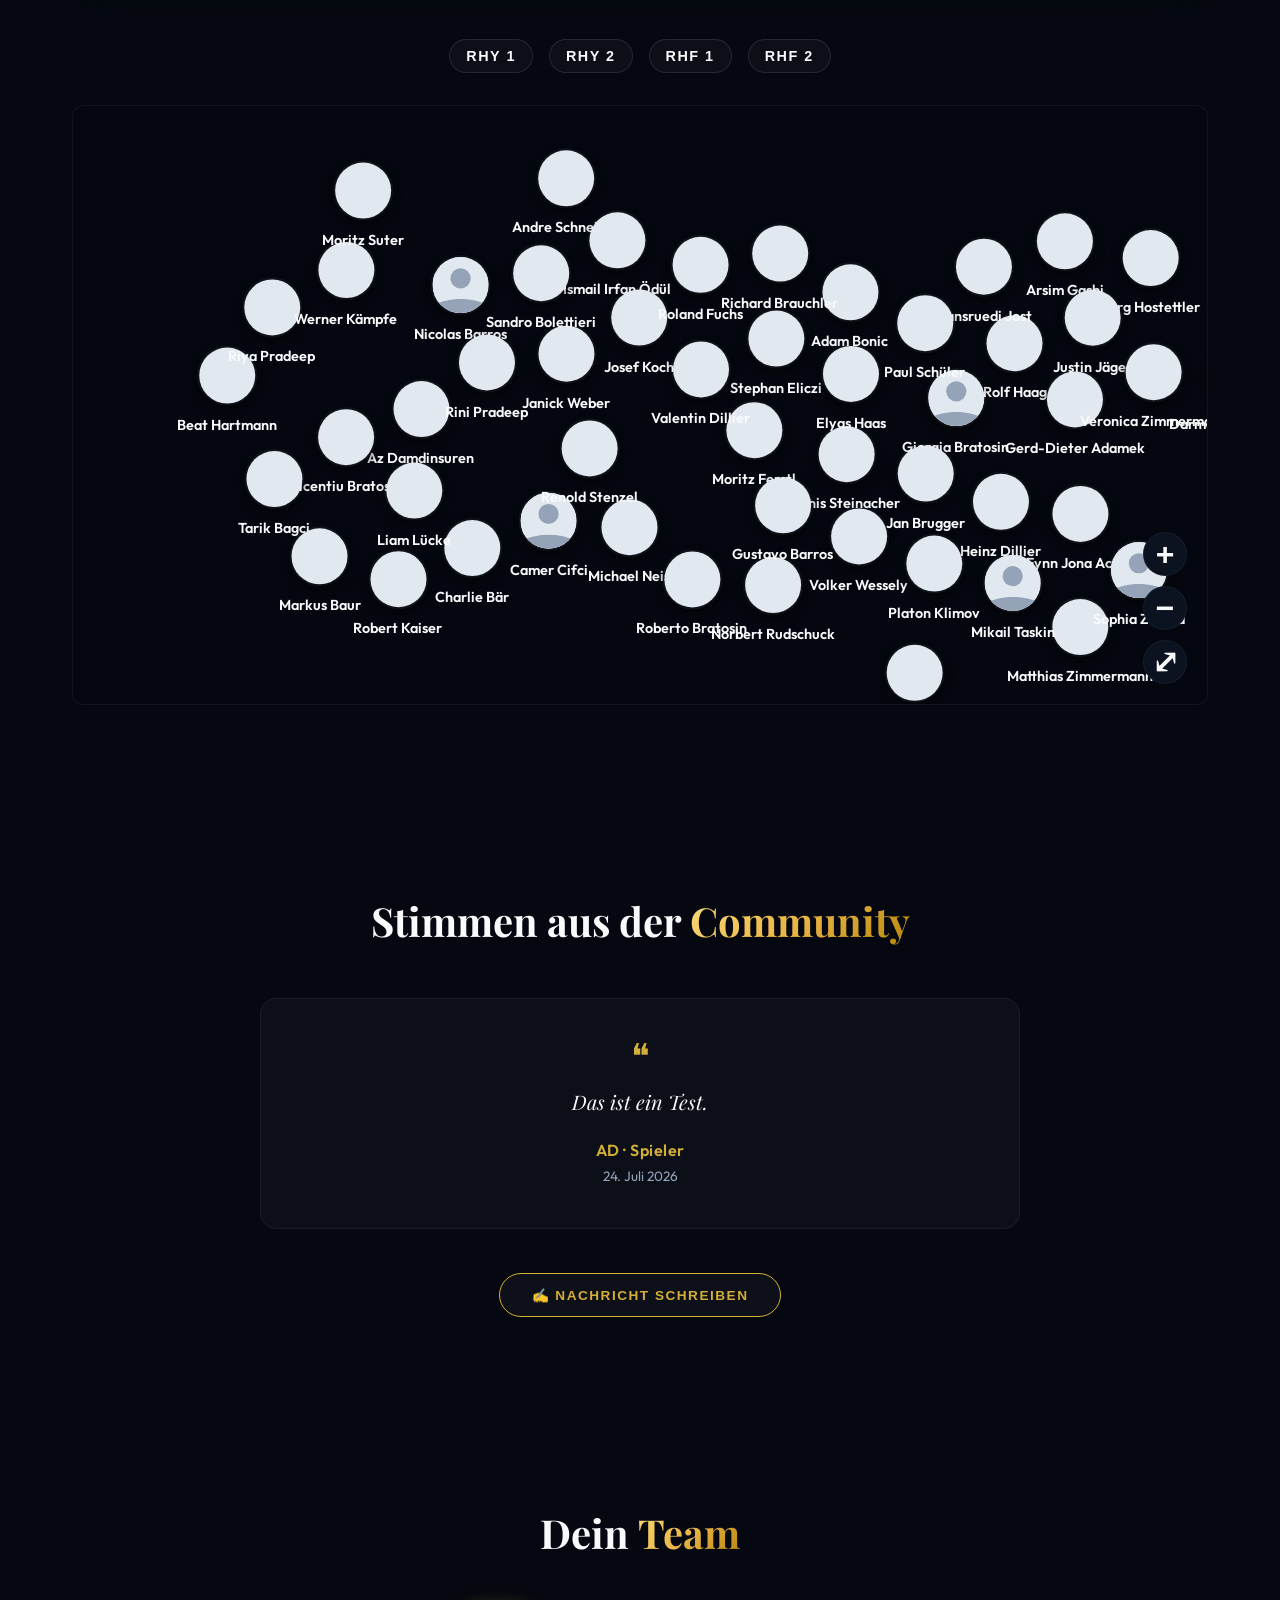
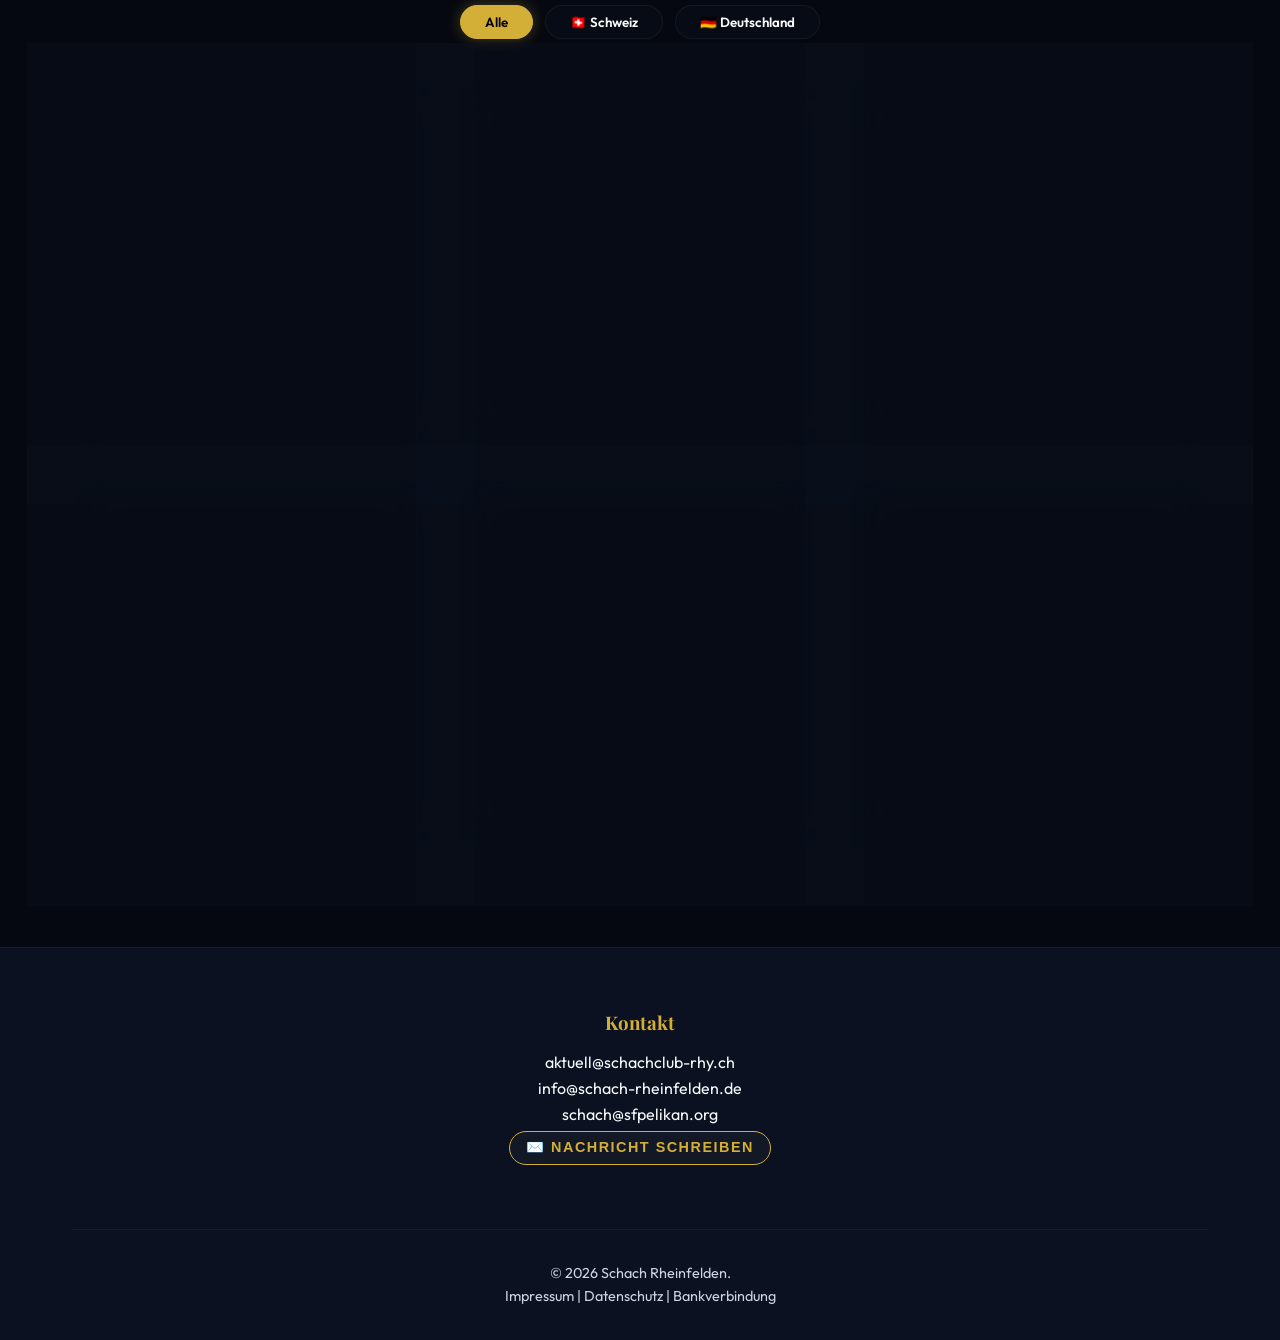
==== commit eed3cc6e: "Auto-Update via Tool" ====
--- a/index.html
+++ b/index.html
@@ -420,6 +420,7 @@
     <!-- App Logic -->
     <script src="js/shared.js?v=122"></script>
     <script src="js/ot-hinweis.js?v=6"></script>
+    <script src="js/anmeldeliste.js?v=1"></script>
     <script src="js/app.js?v=119"></script>
 </body>
 
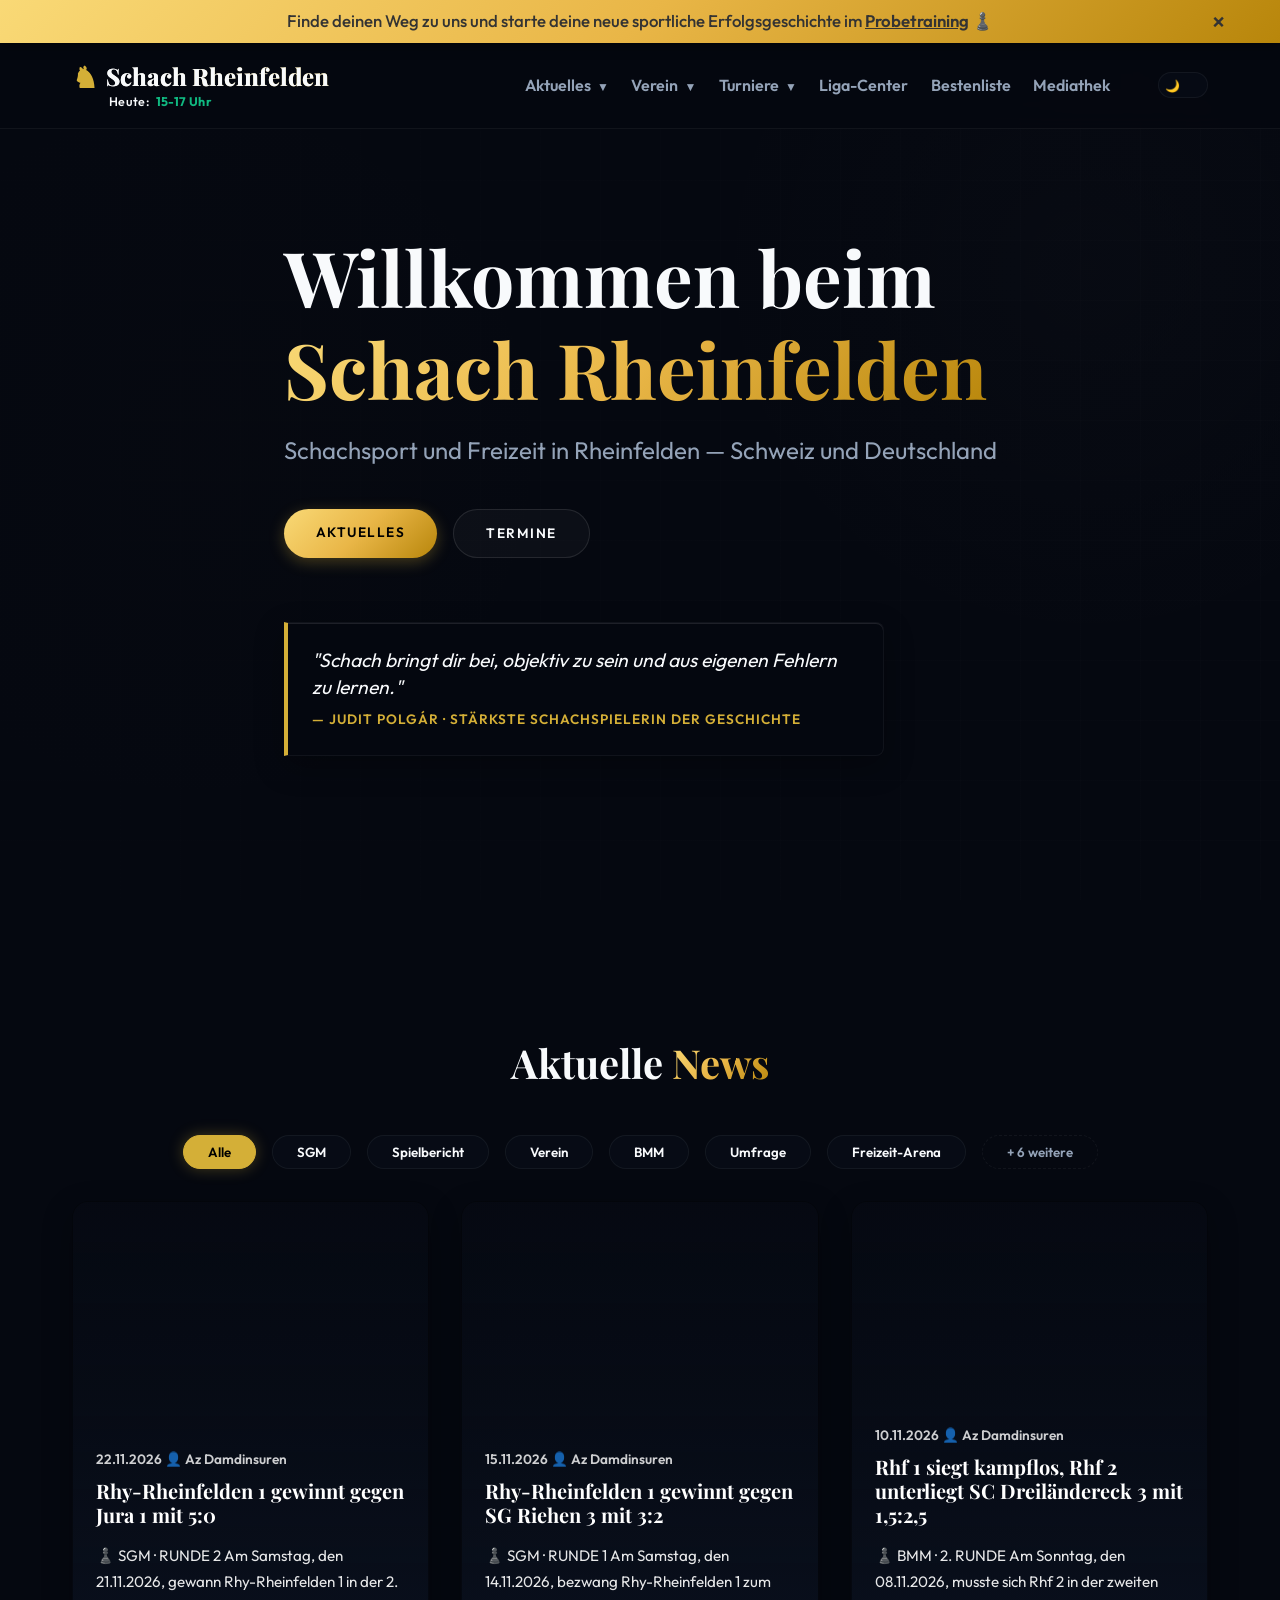
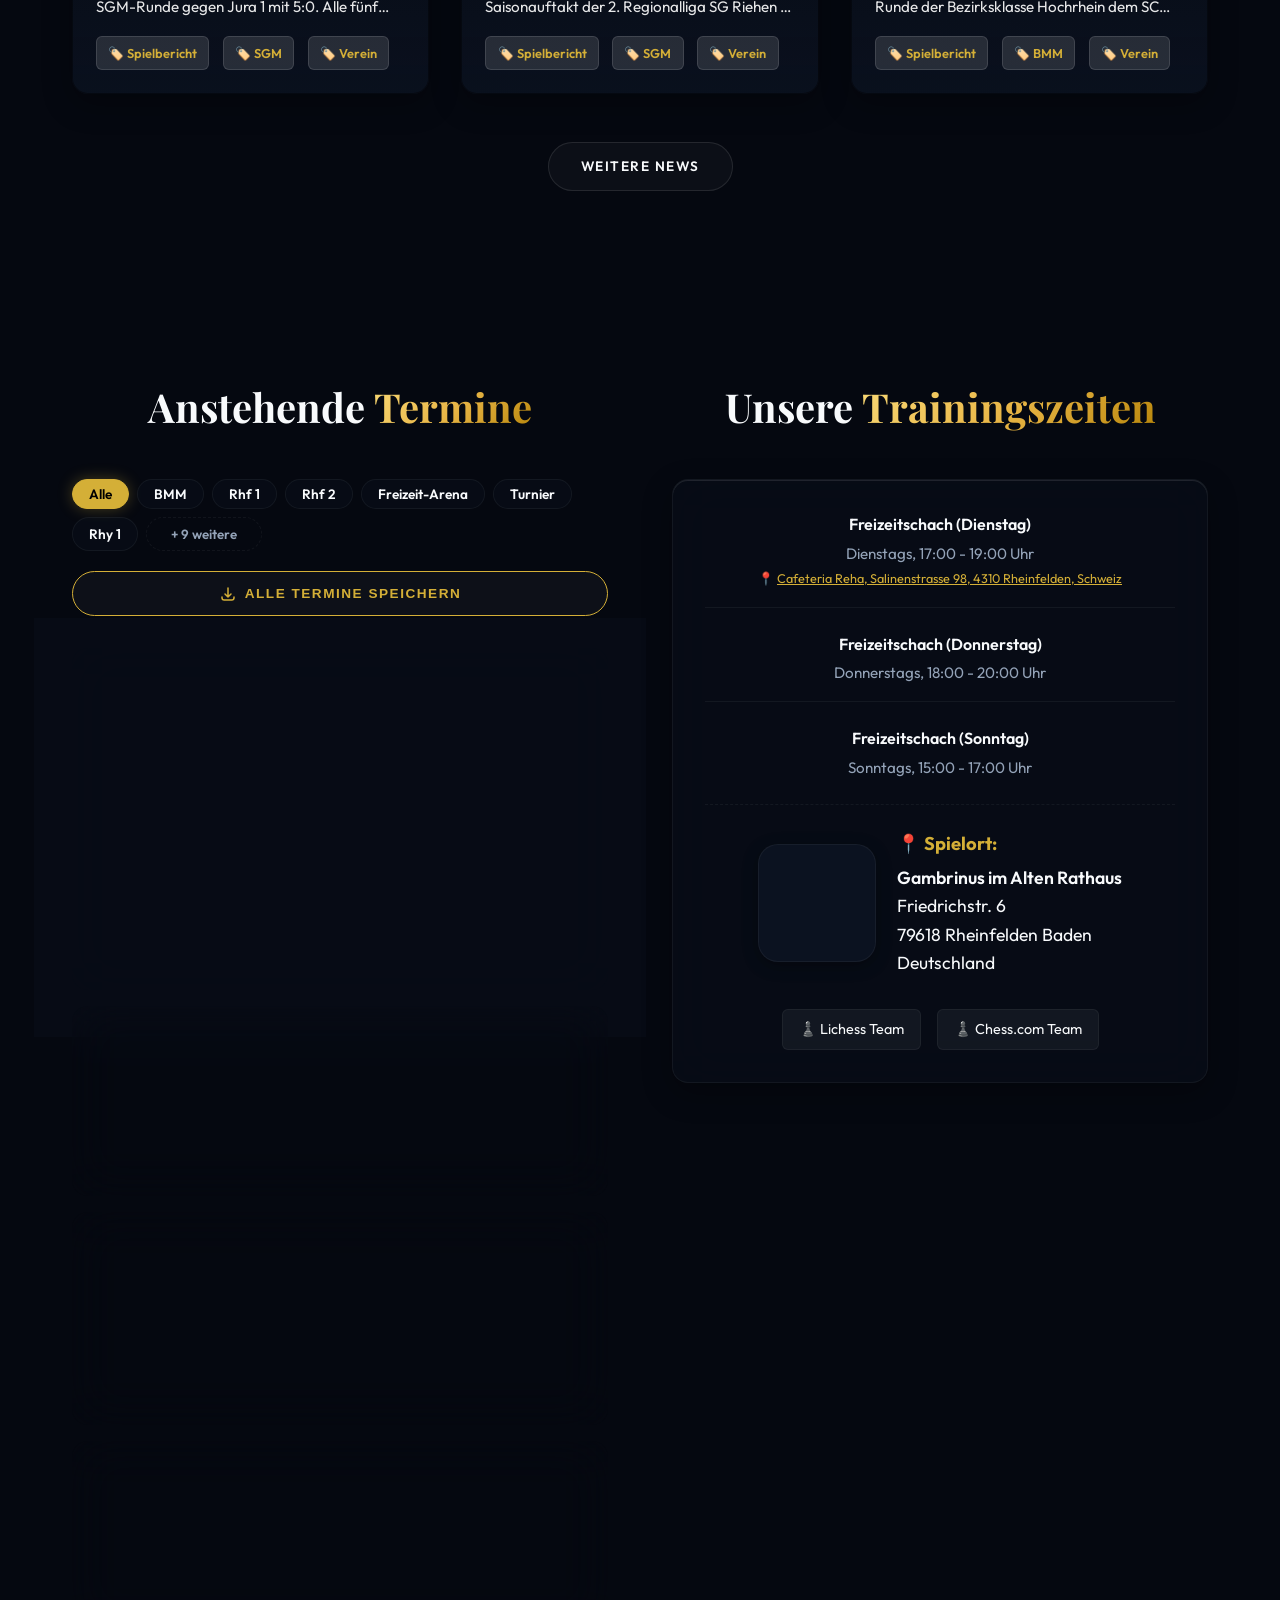
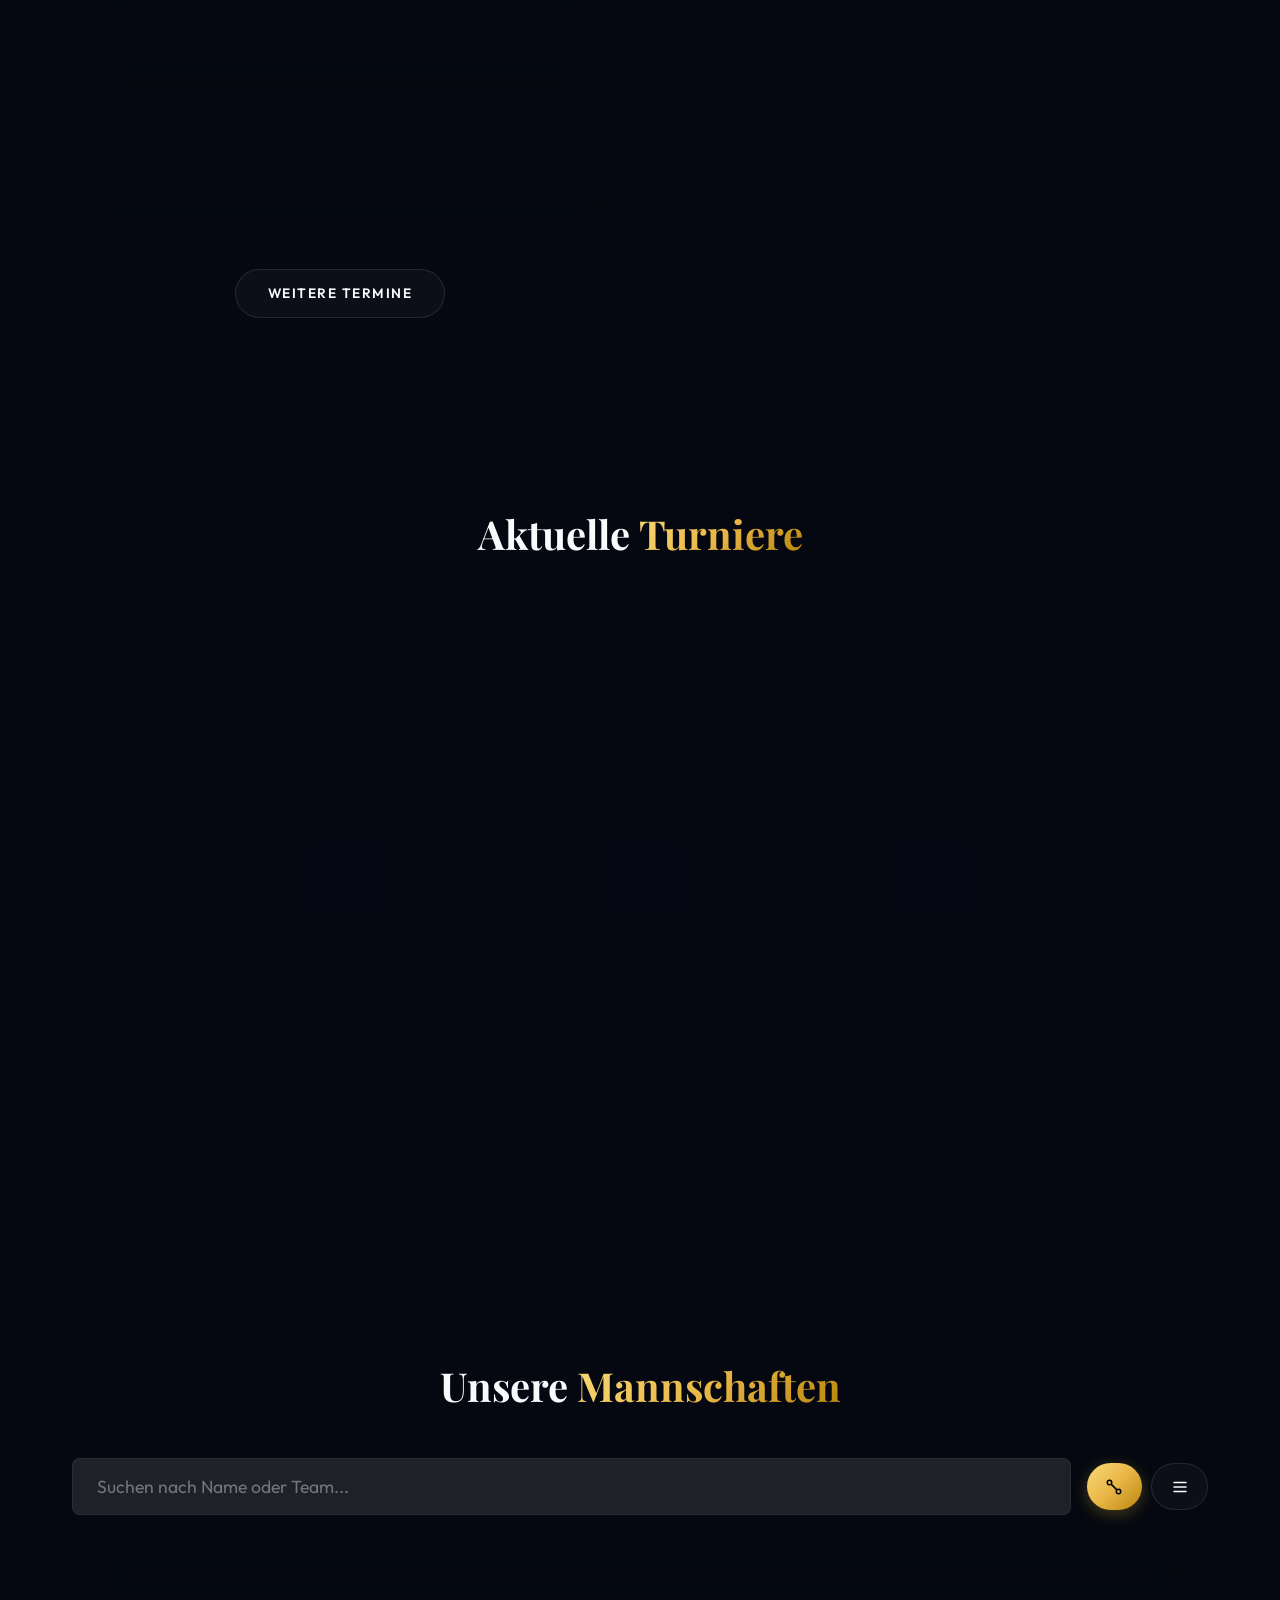
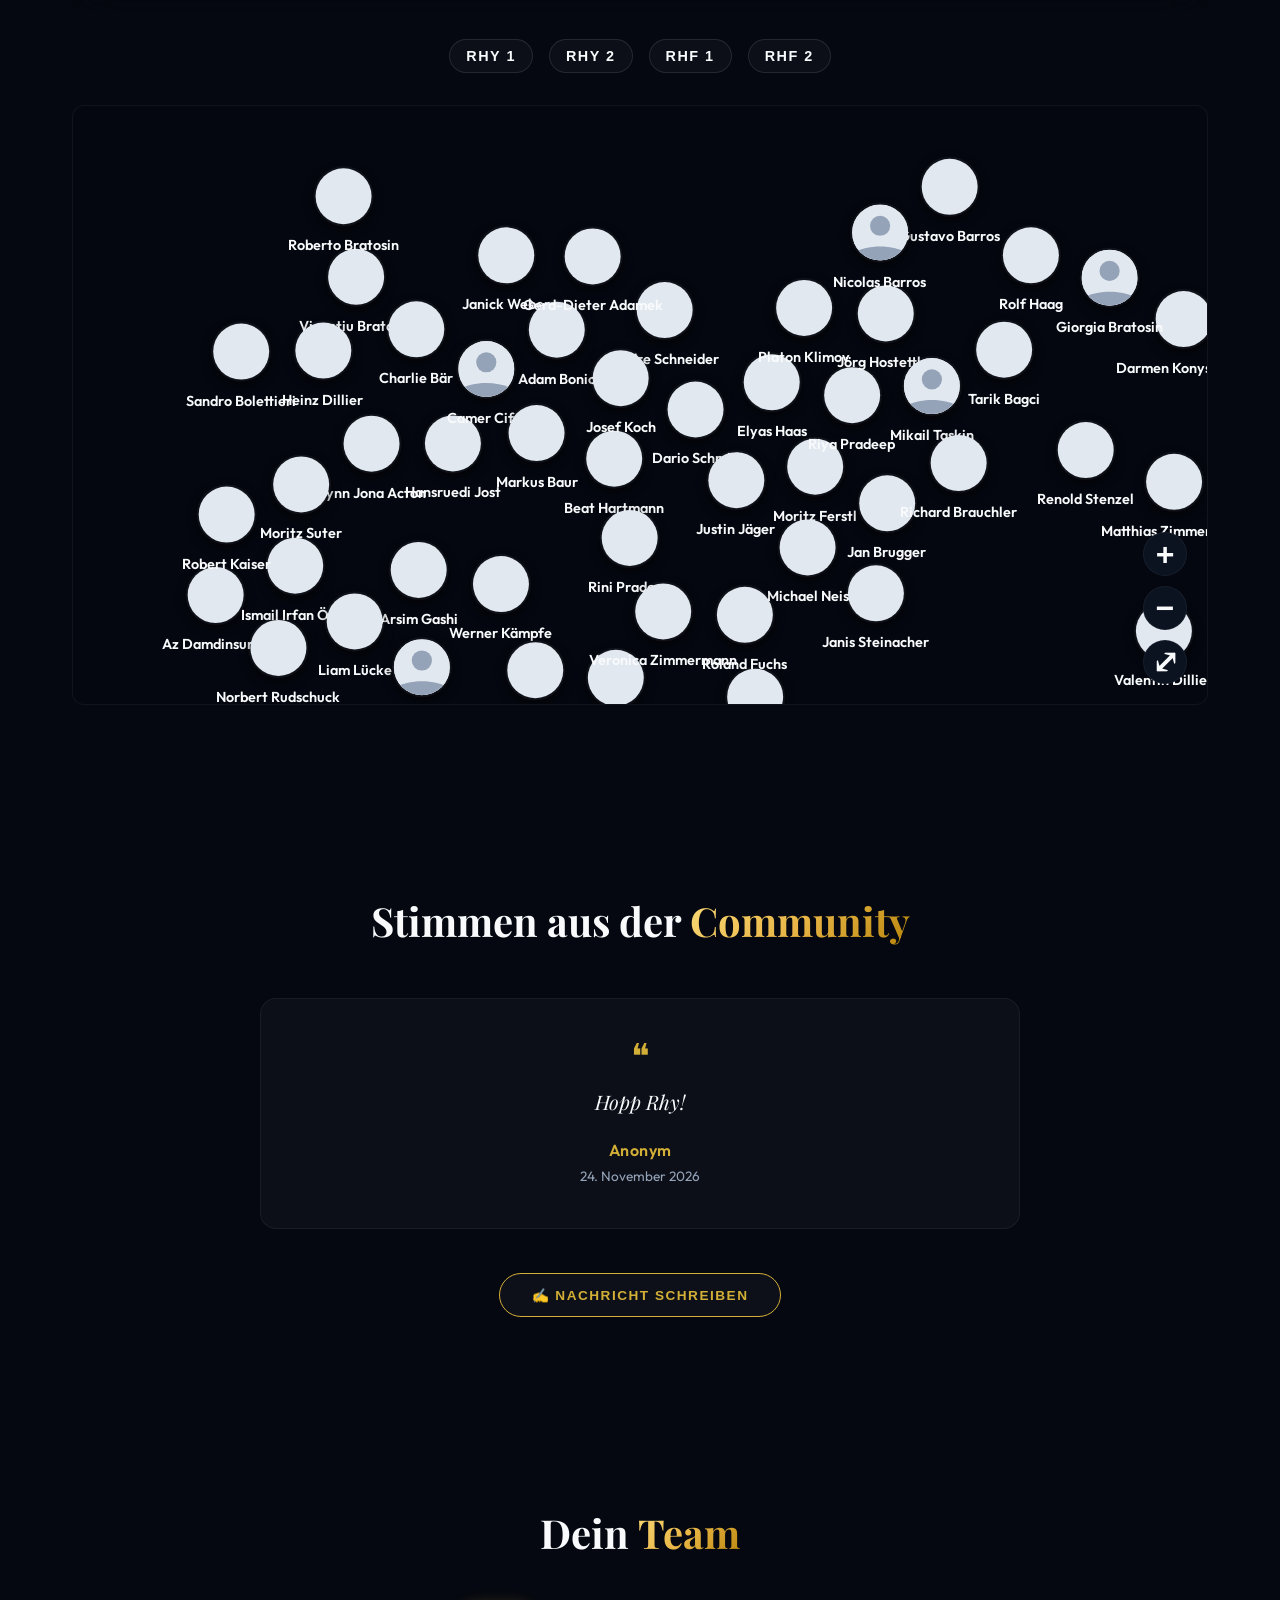
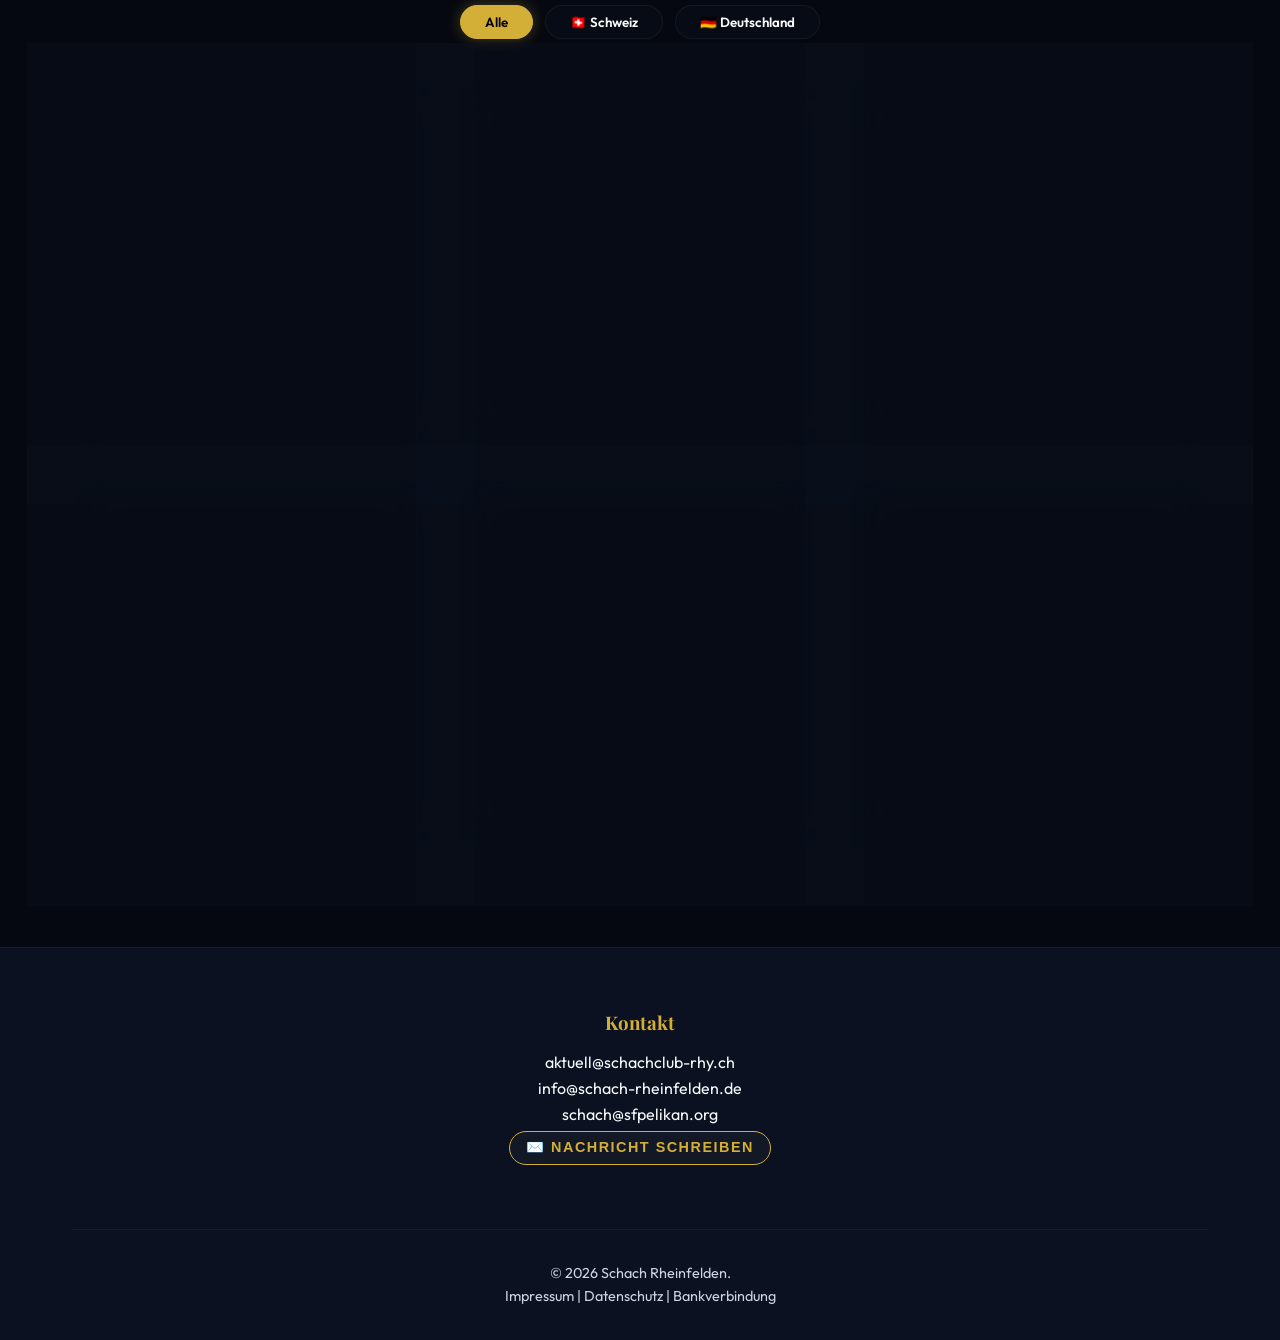
==== commit 6fcb5b95: "Auto-Update via Tool" ====
--- a/index.html
+++ b/index.html
@@ -29,7 +29,7 @@
     <meta property="og:site_name" content="Schach-Rheinfelden" />
 
     <!-- App Styles -->
-    <link rel="stylesheet" href="css/style.css?v=159">
+    <link rel="stylesheet" href="css/style.css?v=163">
     <!-- Google Fonts -->
     <link rel="preconnect" href="https://fonts.googleapis.com">
     <link rel="preconnect" href="https://fonts.gstatic.com" crossorigin>
@@ -420,6 +420,7 @@
     <!-- App Logic -->
     <script src="js/shared.js?v=122"></script>
     <script src="js/ot-hinweis.js?v=6"></script>
+    <script src="js/ot-live.js?v=3"></script>
     <script src="js/anmeldeliste.js?v=1"></script>
     <script src="js/app.js?v=119"></script>
 </body>
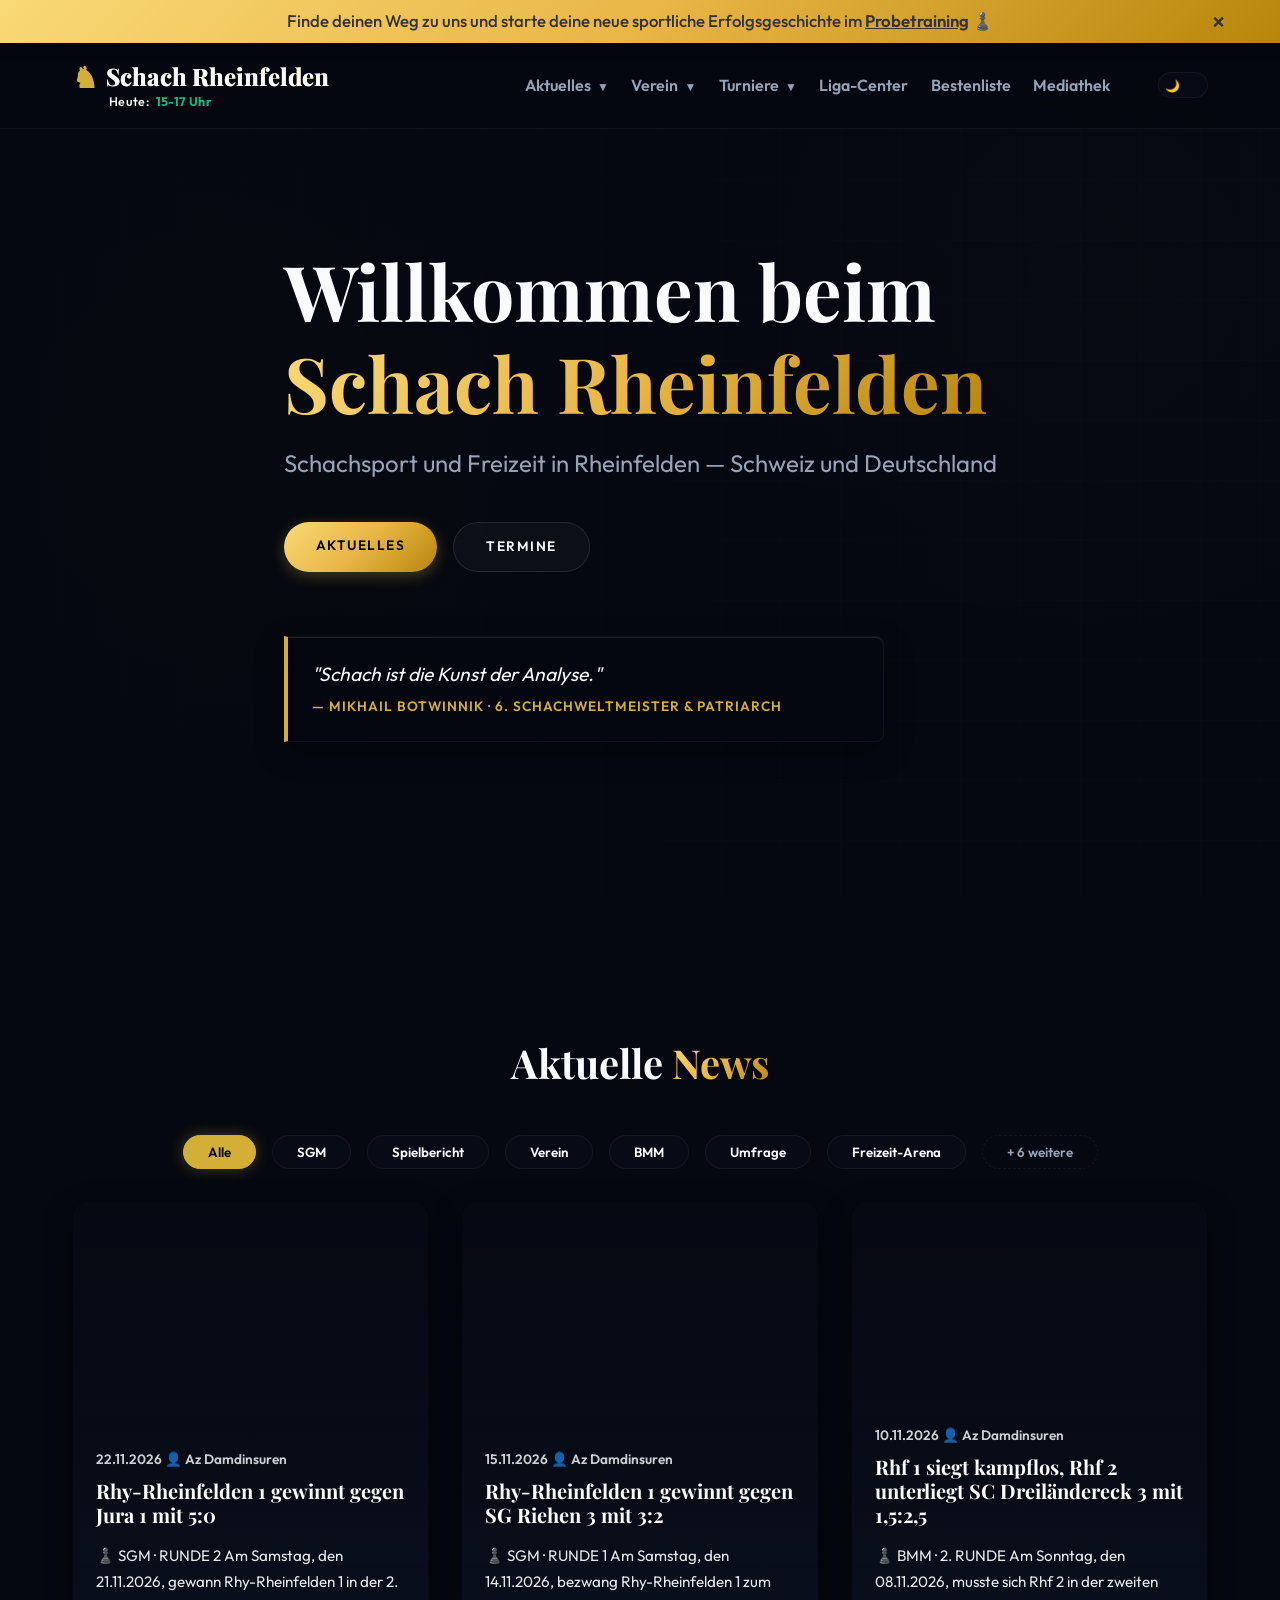
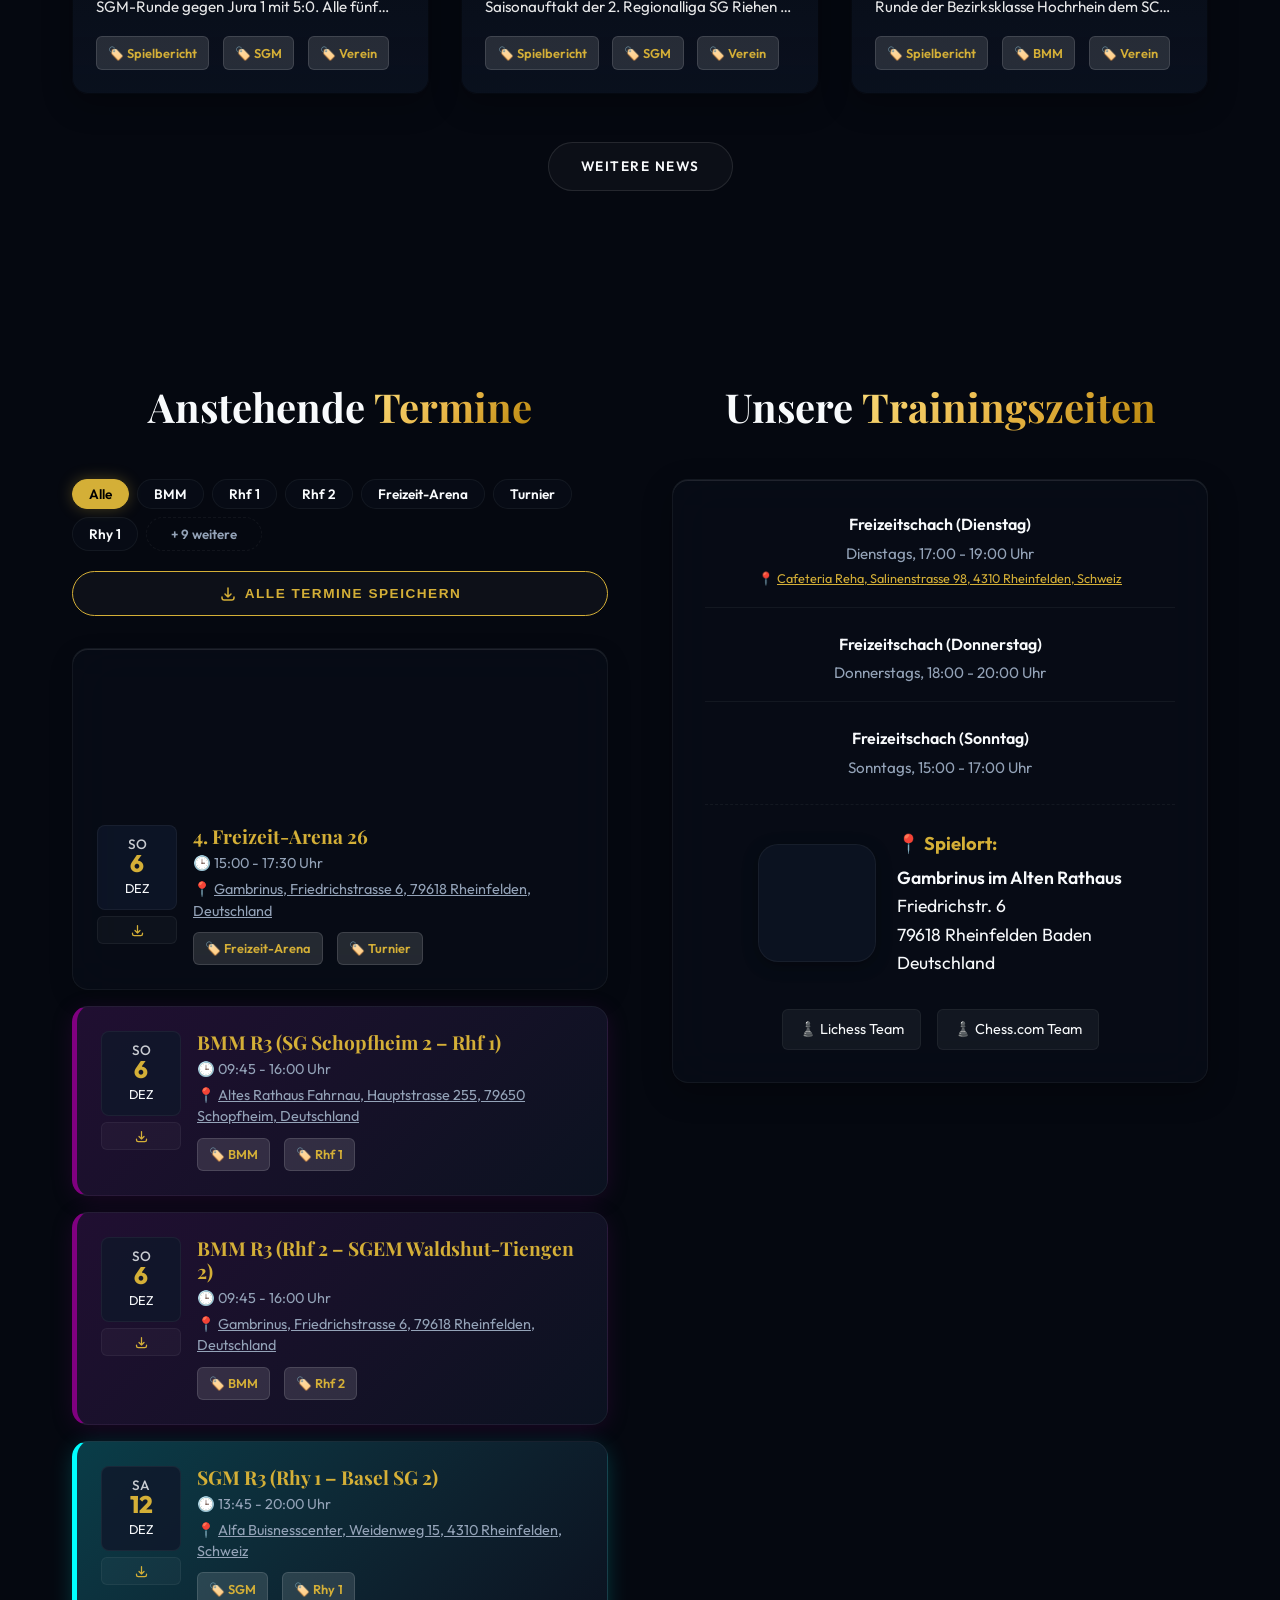
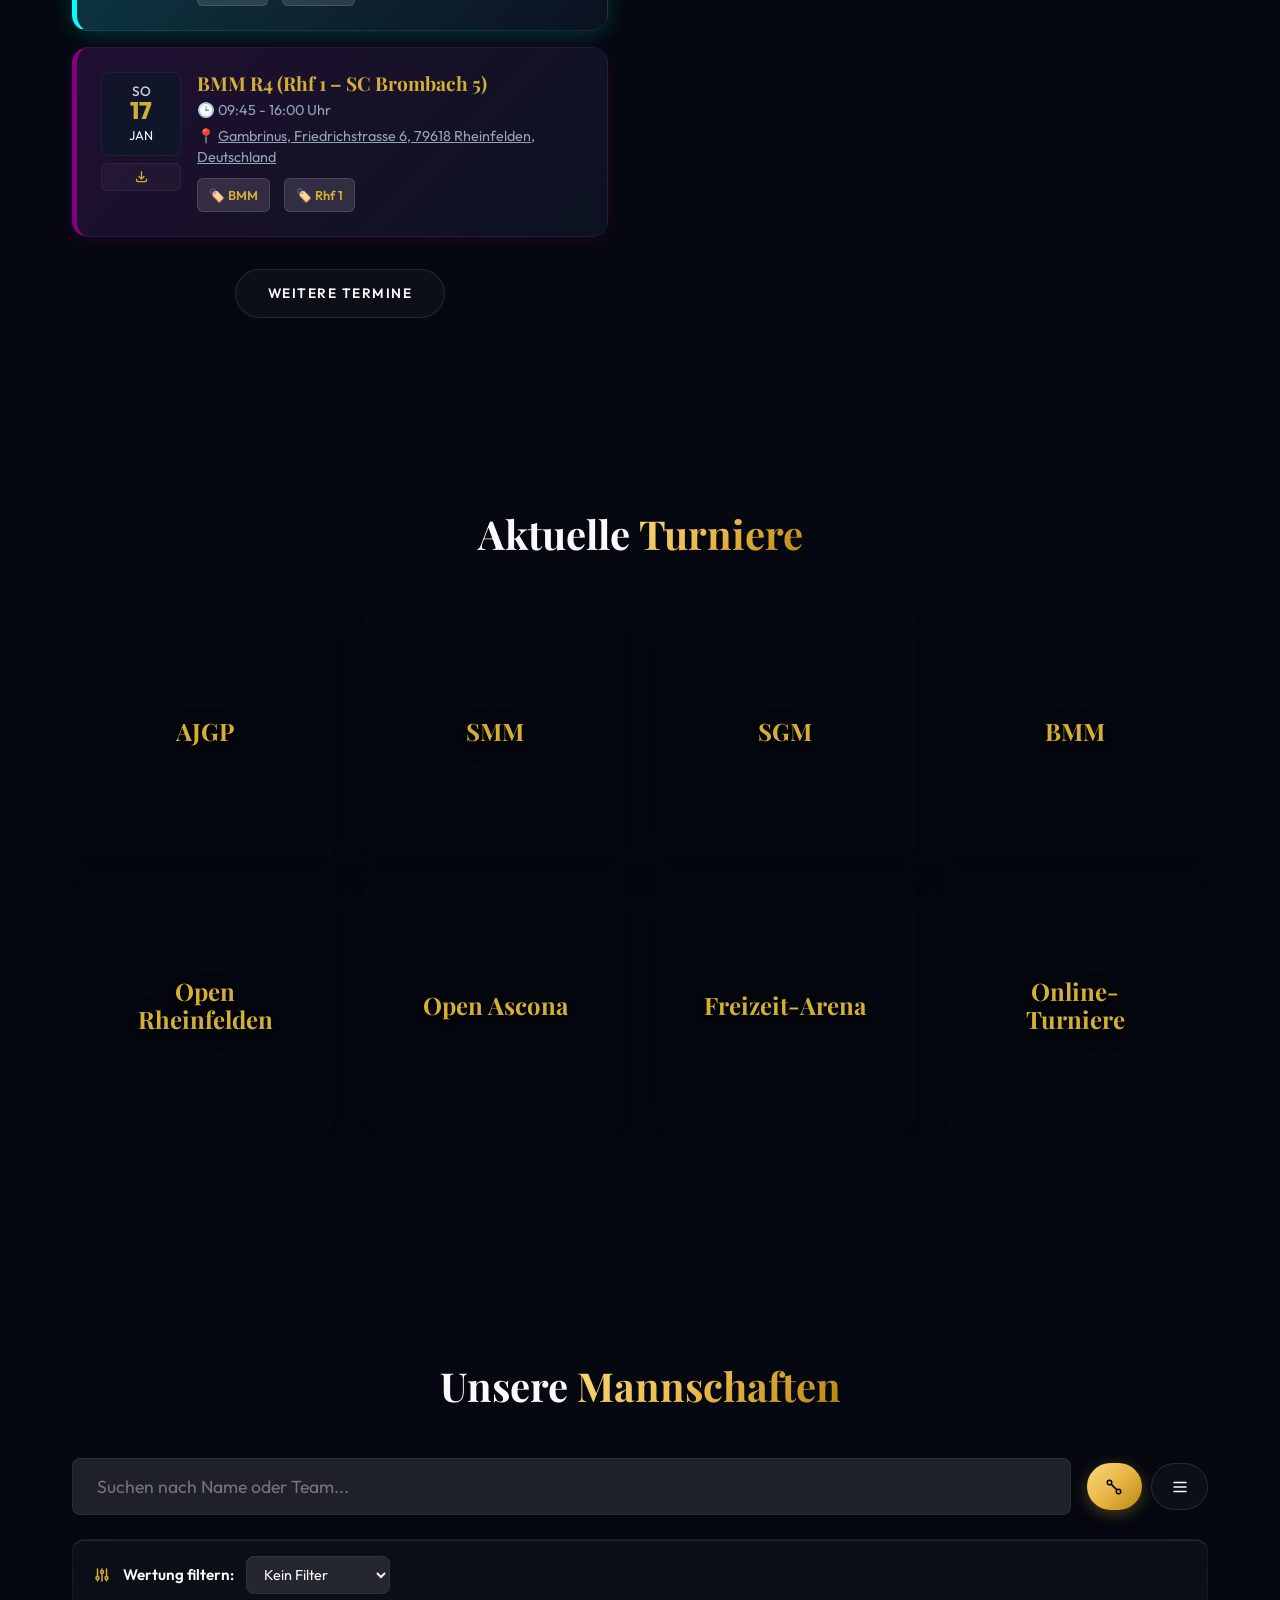
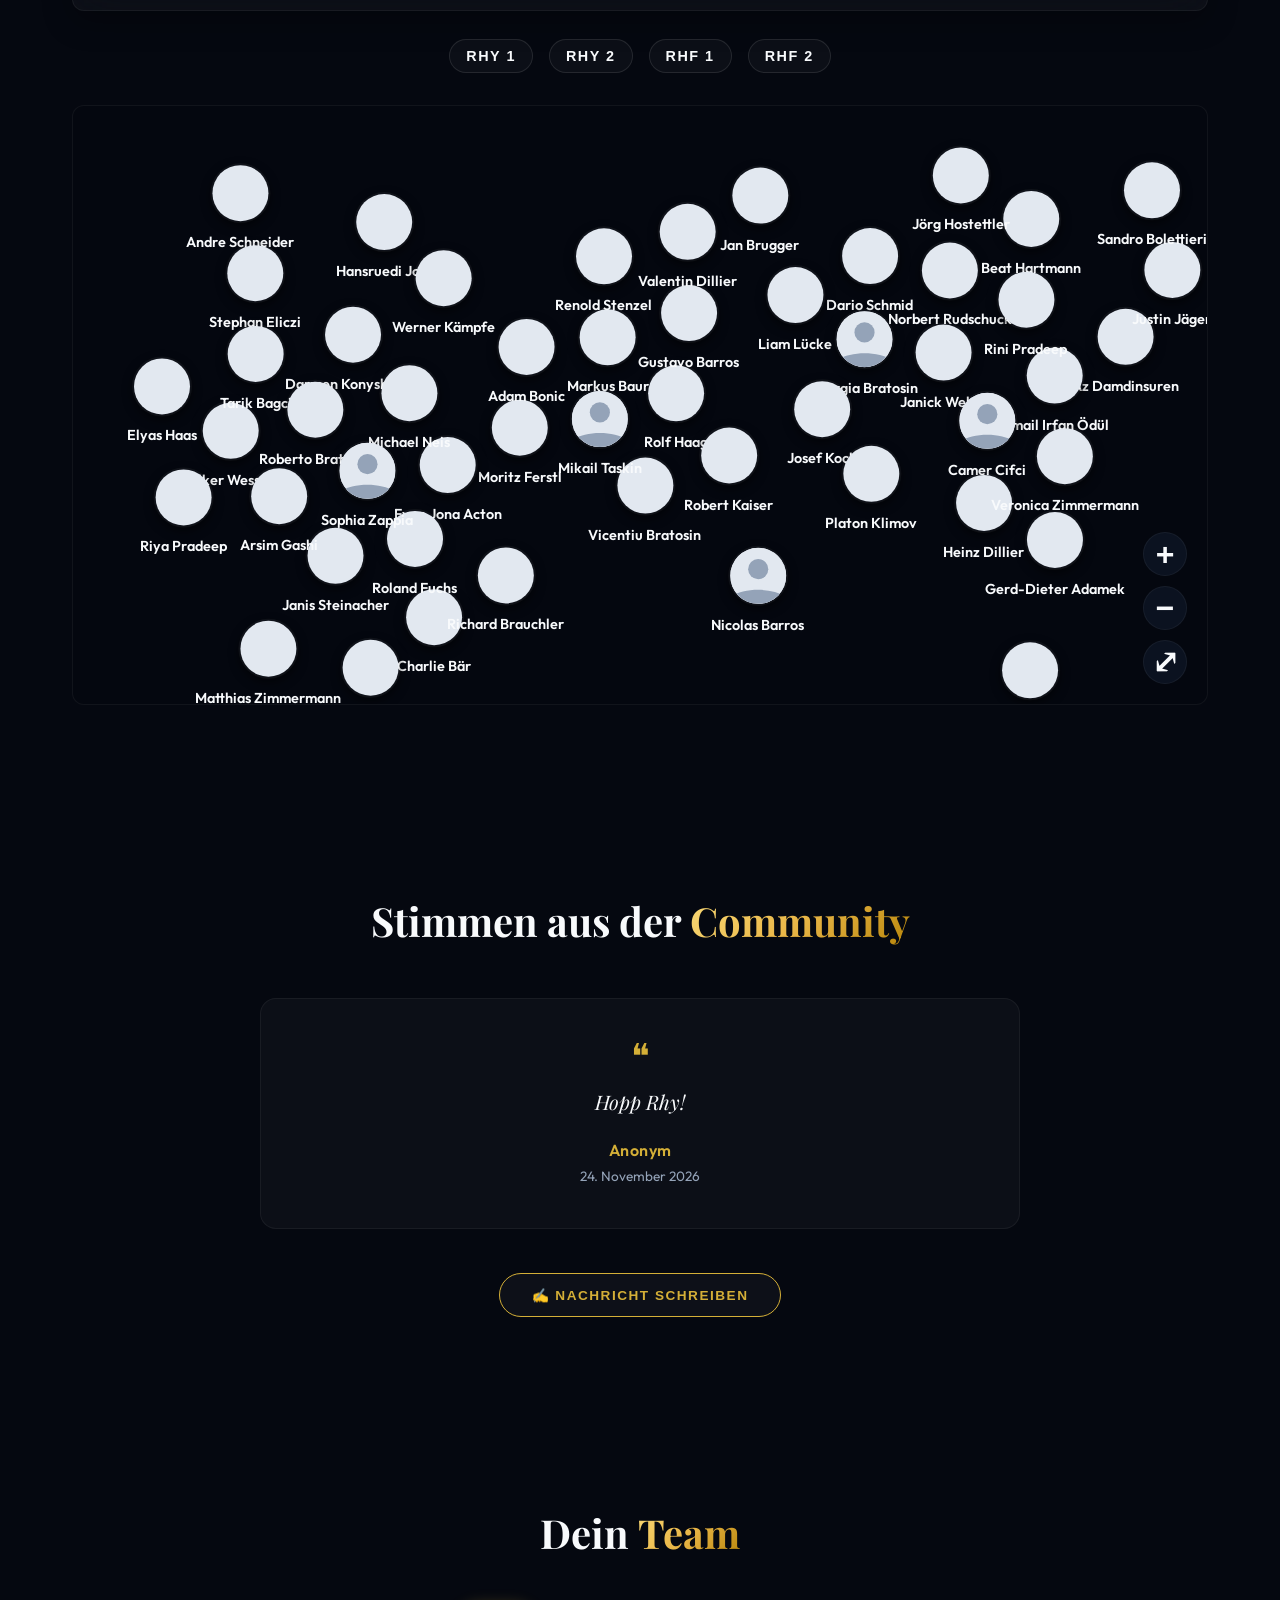
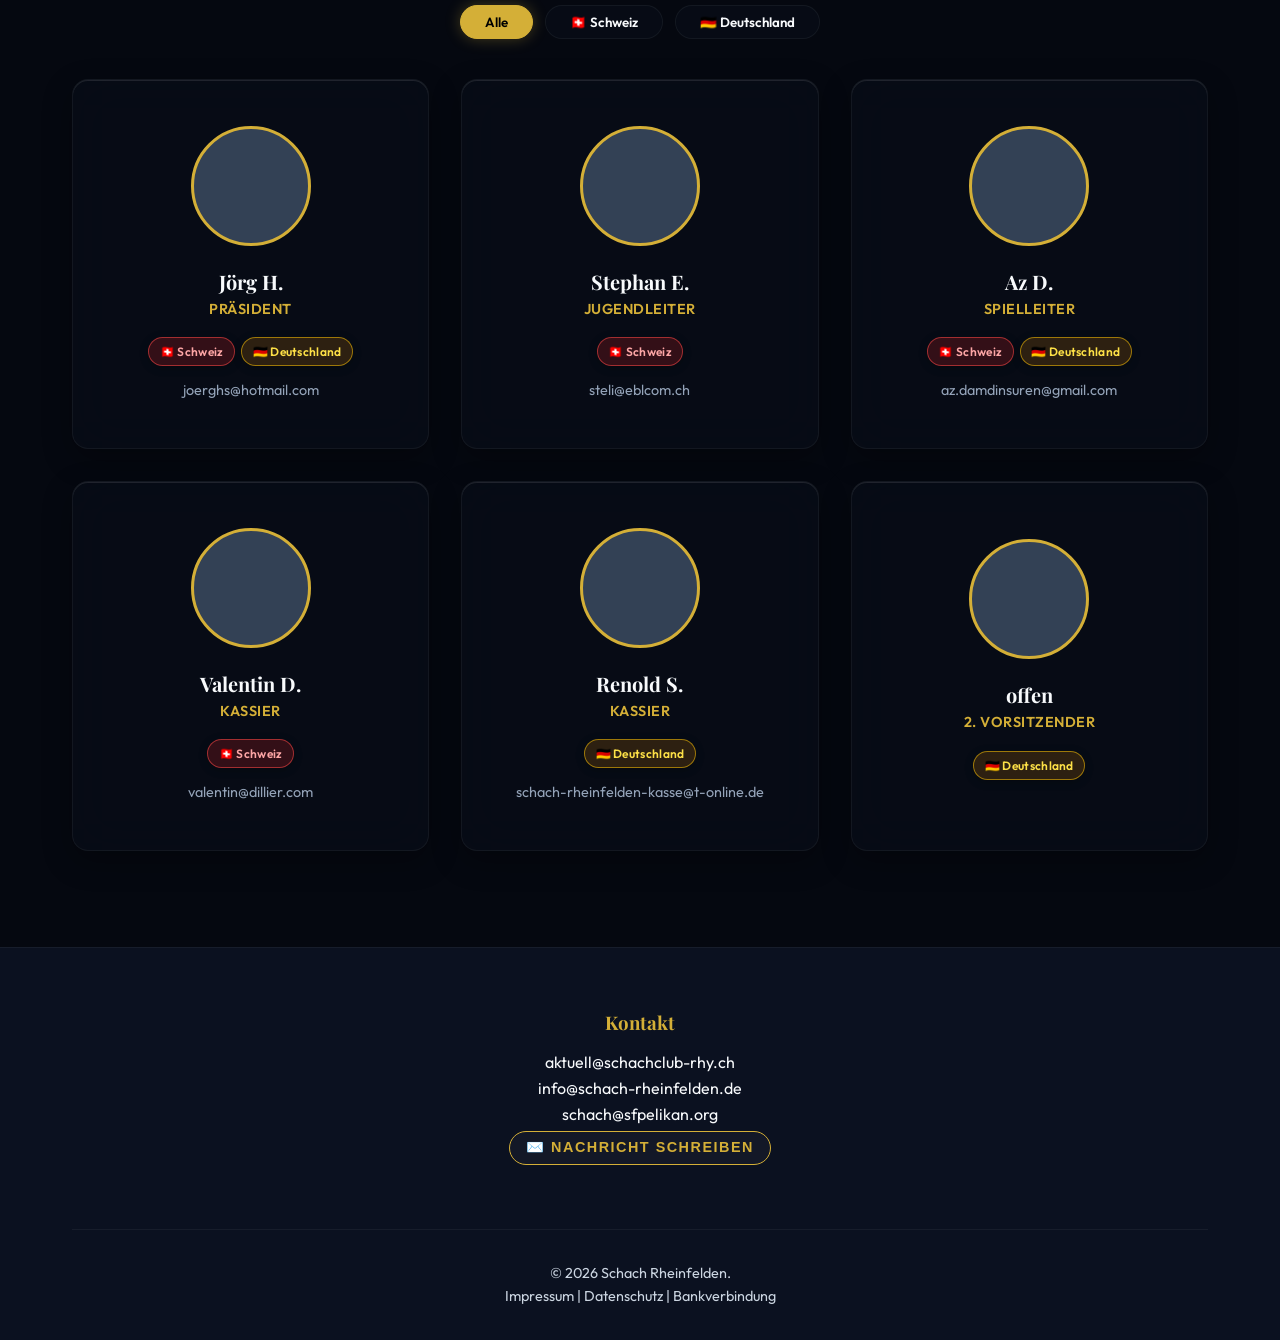
==== commit 6b49b582: "Auto-Update via Tool" ====
--- a/index.html
+++ b/index.html
@@ -29,7 +29,7 @@
     <meta property="og:site_name" content="Schach-Rheinfelden" />
 
     <!-- App Styles -->
-    <link rel="stylesheet" href="css/style.css?v=163">
+    <link rel="stylesheet" href="css/style.css?v=164">
     <!-- Google Fonts -->
     <link rel="preconnect" href="https://fonts.googleapis.com">
     <link rel="preconnect" href="https://fonts.gstatic.com" crossorigin>
@@ -420,7 +420,7 @@
     <!-- App Logic -->
     <script src="js/shared.js?v=122"></script>
     <script src="js/ot-hinweis.js?v=6"></script>
-    <script src="js/ot-live.js?v=3"></script>
+    <script src="js/ot-live.js?v=4"></script>
     <script src="js/anmeldeliste.js?v=1"></script>
     <script src="js/app.js?v=119"></script>
 </body>
--- a/css/style.css
+++ b/css/style.css
@@ -6087,3 +6087,61 @@
 .ot-hinweis-karte.mit-bild { padding-top: 0; overflow: hidden; }
 .ot-hinweis-bild { height: 96px; margin: 0 -1.2rem 0.35rem; background-size: cover; background-position: center; }
 .ot-hinweis-karte.mit-bild .ot-hinweis-zu { background: rgba(0, 0, 0, .45); color: #fff; z-index: 1; }
+
+/* ===========================================================================
+   Live-Event von Lichess (js/ot-live.js) - zweiter Reiter, ueber dem Turnier-Reiter.
+   Eigene Namen (ot-event / ot-ev-*): .ot-live ist schon das Live-Banner der Turnierseite.
+   =========================================================================== */
+.ot-hinweis.ot-event { top: 36%; }
+.ot-ev-karte { width: 340px; max-height: calc(100vh - 110px); overflow-y: auto; transform: translate(12px, -35%); }
+.ot-event.offen .ot-ev-karte { transform: translate(0, -35%); }
+@media (hover: hover) and (min-width: 601px) {
+    .ot-event:not(.ruhe):hover .ot-ev-karte, .ot-event:not(.ruhe):focus-within .ot-ev-karte { transform: translate(0, -35%); }
+}
+.ot-ev-titel { text-decoration: none; }
+.ot-ev-titel:hover { text-decoration: underline; }
+.ot-ev-naechste { display: flex; flex-direction: column; gap: 0.3rem; font-size: 0.82rem; color: var(--text-secondary); }
+.ot-ev-folgt, .ot-ev-laden { font-size: 0.85rem; color: var(--text-secondary); margin: 0.3rem 0; }
+.ot-ev-leiste { display: flex; align-items: center; justify-content: space-between; gap: 0.5rem; margin-top: 0.3rem; font-size: 0.78rem; color: var(--text-secondary); }
+.ot-ev-pfeil { width: 30px; height: 30px; border-radius: 50%; border: 1px solid var(--glass-border); background: transparent; color: var(--text-primary); font-size: 1.15rem; line-height: 1; cursor: pointer; }
+.ot-ev-pfeil:hover, .ot-ev-pfeil:focus-visible { border-color: var(--accent-color); color: var(--accent-color); }
+.ot-ev-brett { display: grid; grid-template-columns: repeat(8, 1fr); grid-template-rows: repeat(8, 1fr); aspect-ratio: 1 / 1; border-radius: 8px; overflow: hidden; border: 1px solid var(--glass-border); user-select: none; }
+.ot-ev-spieler { display: flex; align-items: center; gap: 0.4rem; min-width: 0; padding: 0.25rem 0; font-size: 0.85rem; }
+.ot-ev-spieler b { overflow: hidden; text-overflow: ellipsis; white-space: nowrap; color: var(--text-primary); }
+.ot-ev-spieler small { color: var(--text-secondary); }
+.ot-ev-fed { padding: 0 0.25rem; border: 1px solid var(--glass-border); border-radius: 4px; font-size: 0.66rem; letter-spacing: 0.04em; }
+.ot-ev-farbe { flex: 0 0 auto; width: 10px; height: 10px; border-radius: 50%; border: 1px solid #8a8a8a; }
+.ot-ev-farbe.w { background: #fff; } .ot-ev-farbe.b { background: #222; }
+.ot-ev-erg { margin-left: auto; font-weight: 800; color: var(--accent-color); }
+.ot-ev-uhr { margin-left: auto; padding: 0.1rem 0.45rem; border: 1px solid var(--glass-border); border-radius: 6px; font-weight: 700; font-variant-numeric: tabular-nums; color: var(--text-primary); }
+.ot-ev-erg + .ot-ev-uhr { margin-left: 0.4rem; }
+.ot-ev-spieler.am-zug .ot-ev-uhr { background: var(--accent-color); border-color: transparent; color: #000; }
+@media (max-width: 600px) {
+    .ot-hinweis.ot-event { top: auto; bottom: 64px; }
+    .ot-ev-karte { transform: translateY(10px); max-height: calc(100vh - 170px); }
+    .ot-event.offen .ot-ev-karte { transform: none; }
+}
+/* Die Live-Karte scrollt bei wenig Hoehe senkrecht; die Hover-Bruecke darf dort keinen
+   waagrechten Balken erzeugen - sie sitzt deshalb am Reiter statt an der Karte. */
+.ot-ev-karte { overflow-x: hidden; }
+.ot-ev-karte::after { display: none; }
+.ot-event .ot-hinweis-griff { position: relative; }
+.ot-event .ot-hinweis-griff::before { content: ''; position: absolute; top: 0; bottom: 0; right: 100%; width: 14px; }
+@media (max-width: 600px) { .ot-event .ot-hinweis-griff::before { display: none; } }
+/* Live-Event: beendete Partie leicht abgedunkelt, Ergebnis als Banderole; letzter Zug als Text */
+.ot-ev-rahmen { position: relative; }
+.ot-ev-rahmen.beendet .ot-ev-brett { filter: saturate(.75) brightness(.82); }
+.ot-ev-banderole { position: absolute; left: 0; right: 0; top: 50%; transform: translateY(-50%); padding: 0.45rem 0.8rem; text-align: center; font-weight: 800; letter-spacing: 0.03em; color: #000; background: linear-gradient(90deg, rgba(212, 175, 55, .0), rgba(212, 175, 55, .95) 18%, rgba(244, 208, 111, .95) 50%, rgba(212, 175, 55, .95) 82%, rgba(212, 175, 55, 0)); box-shadow: 0 4px 18px rgba(0, 0, 0, .35); pointer-events: none; }
+.ot-ev-zug { margin-top: 0.15rem; font-size: 0.8rem; color: var(--text-secondary); }
+.ot-ev-zug b { margin-left: 0.25rem; color: var(--text-primary); font-variant-numeric: tabular-nums; }
+.ot-ev-leiste .ot-hinweis-punkt { display: inline-block; vertical-align: 1px; }
+/* Banderole wegtippen (oder mit der Maus aufs Brett), um die Schlussstellung ungetrübt zu sehen */
+.ot-ev-rahmen.beendet { cursor: pointer; }
+.ot-ev-rahmen .ot-ev-brett, .ot-ev-banderole { transition: filter .25s, opacity .25s; }
+.ot-ev-rahmen.beendet.frei .ot-ev-brett { filter: none; }
+.ot-ev-rahmen.beendet.frei .ot-ev-banderole { opacity: 0; }
+@media (hover: hover) {
+    .ot-ev-rahmen.beendet:hover .ot-ev-brett { filter: none; }
+    .ot-ev-rahmen.beendet:hover .ot-ev-banderole { opacity: 0; }
+}
+.ot-ev-rahmen:focus-visible { outline: 2px solid var(--accent-color); outline-offset: 2px; border-radius: 8px; }
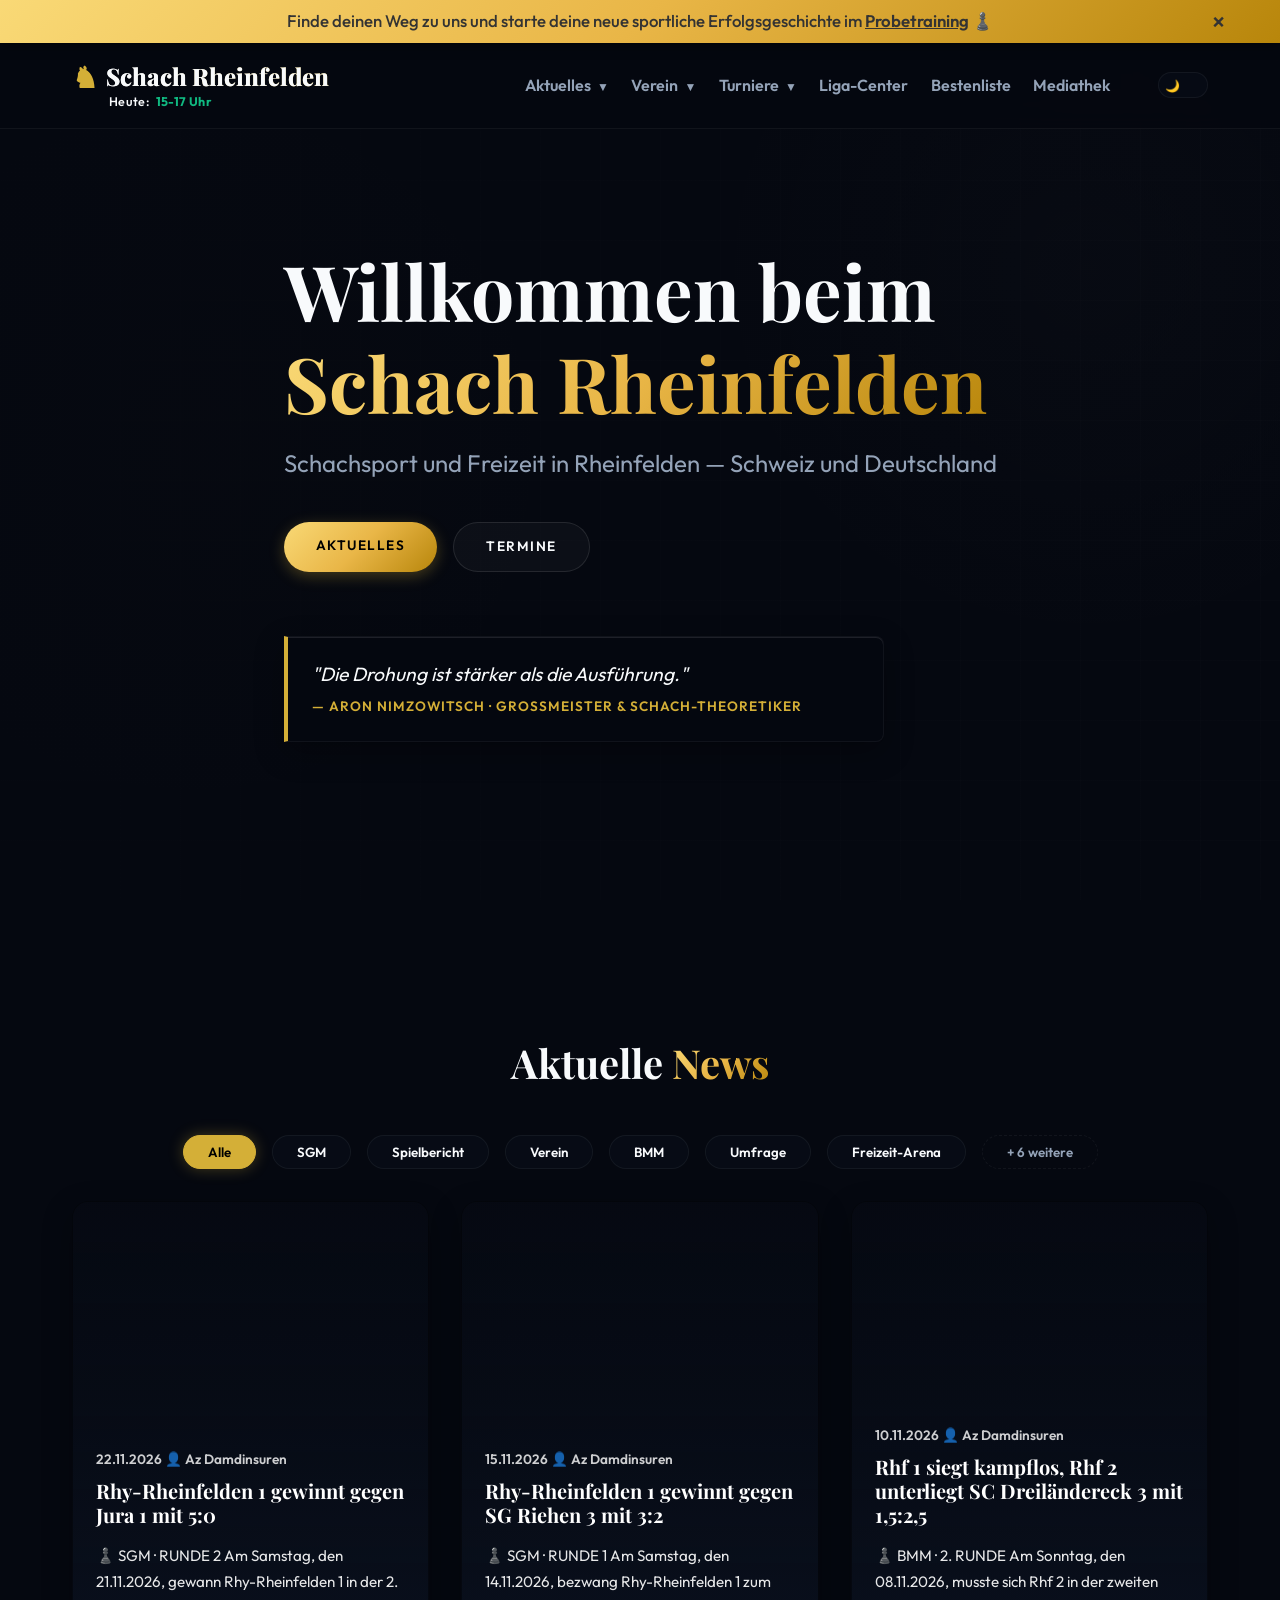
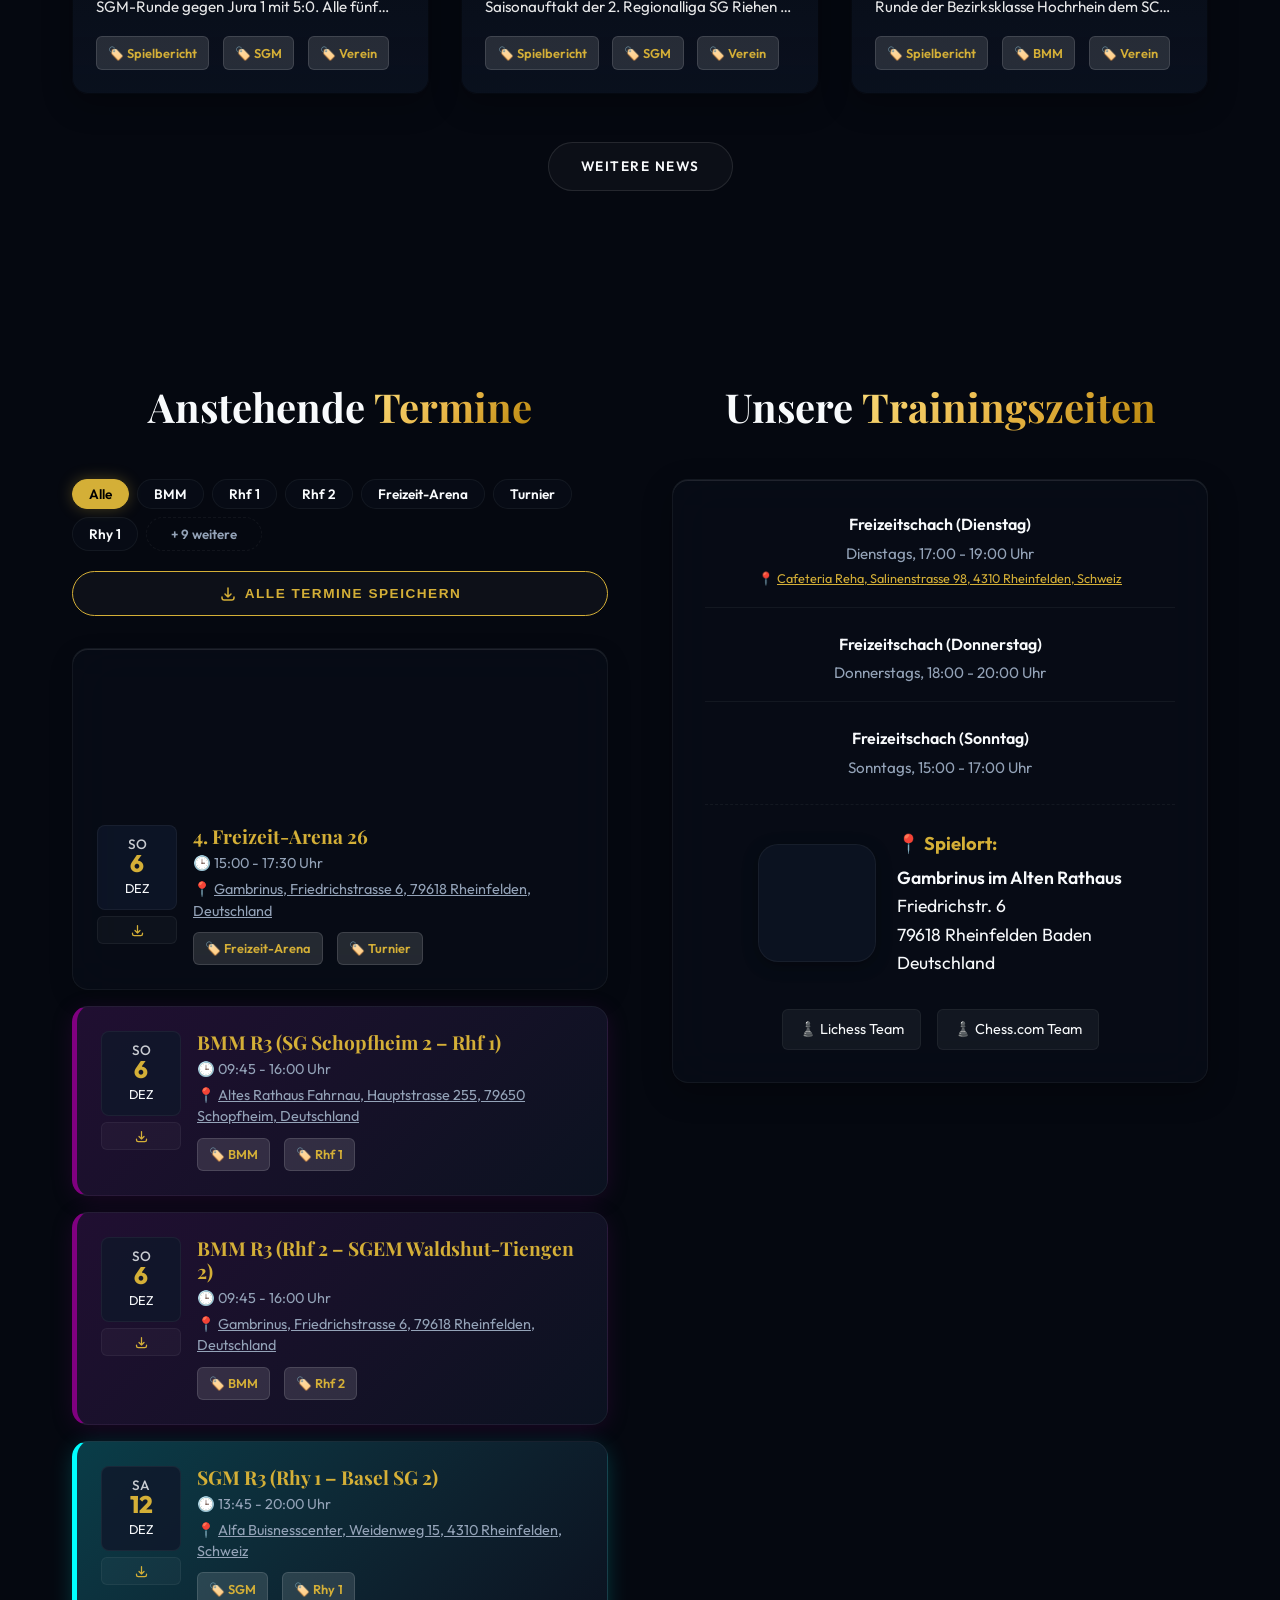
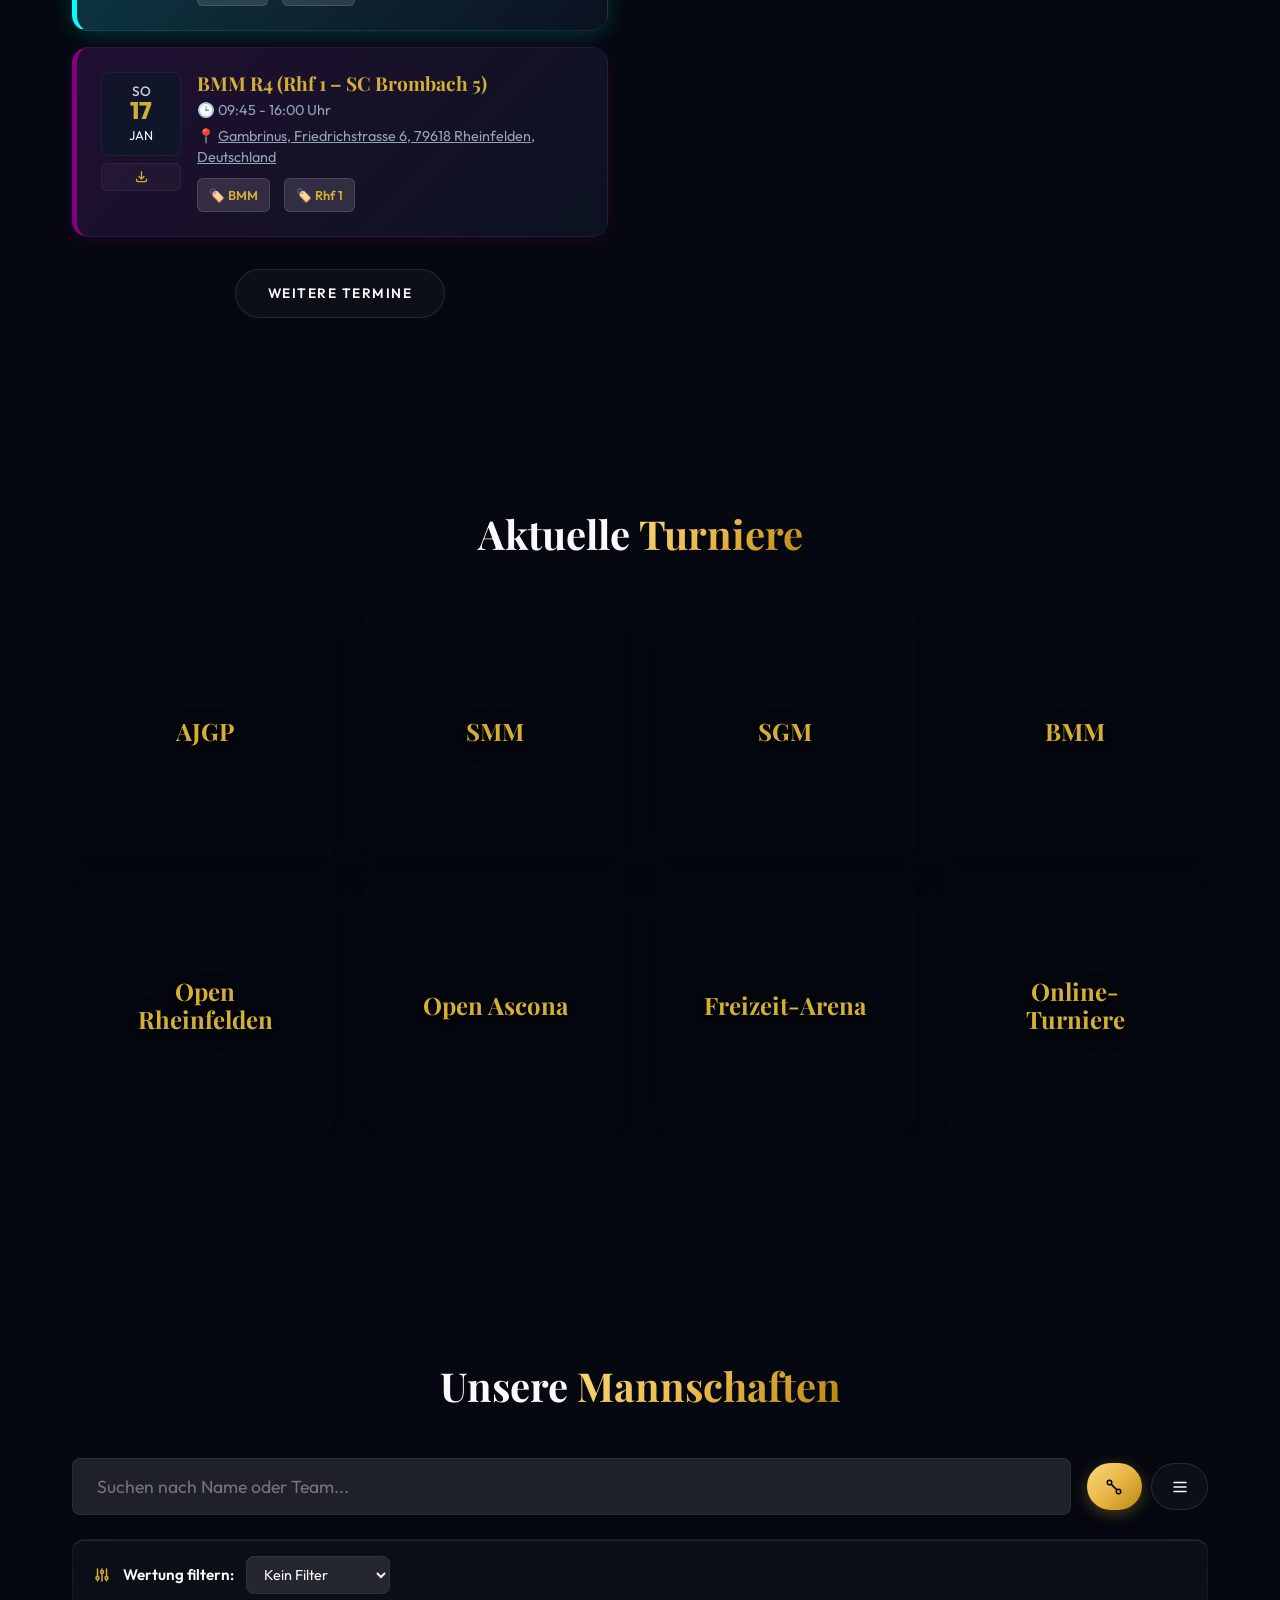
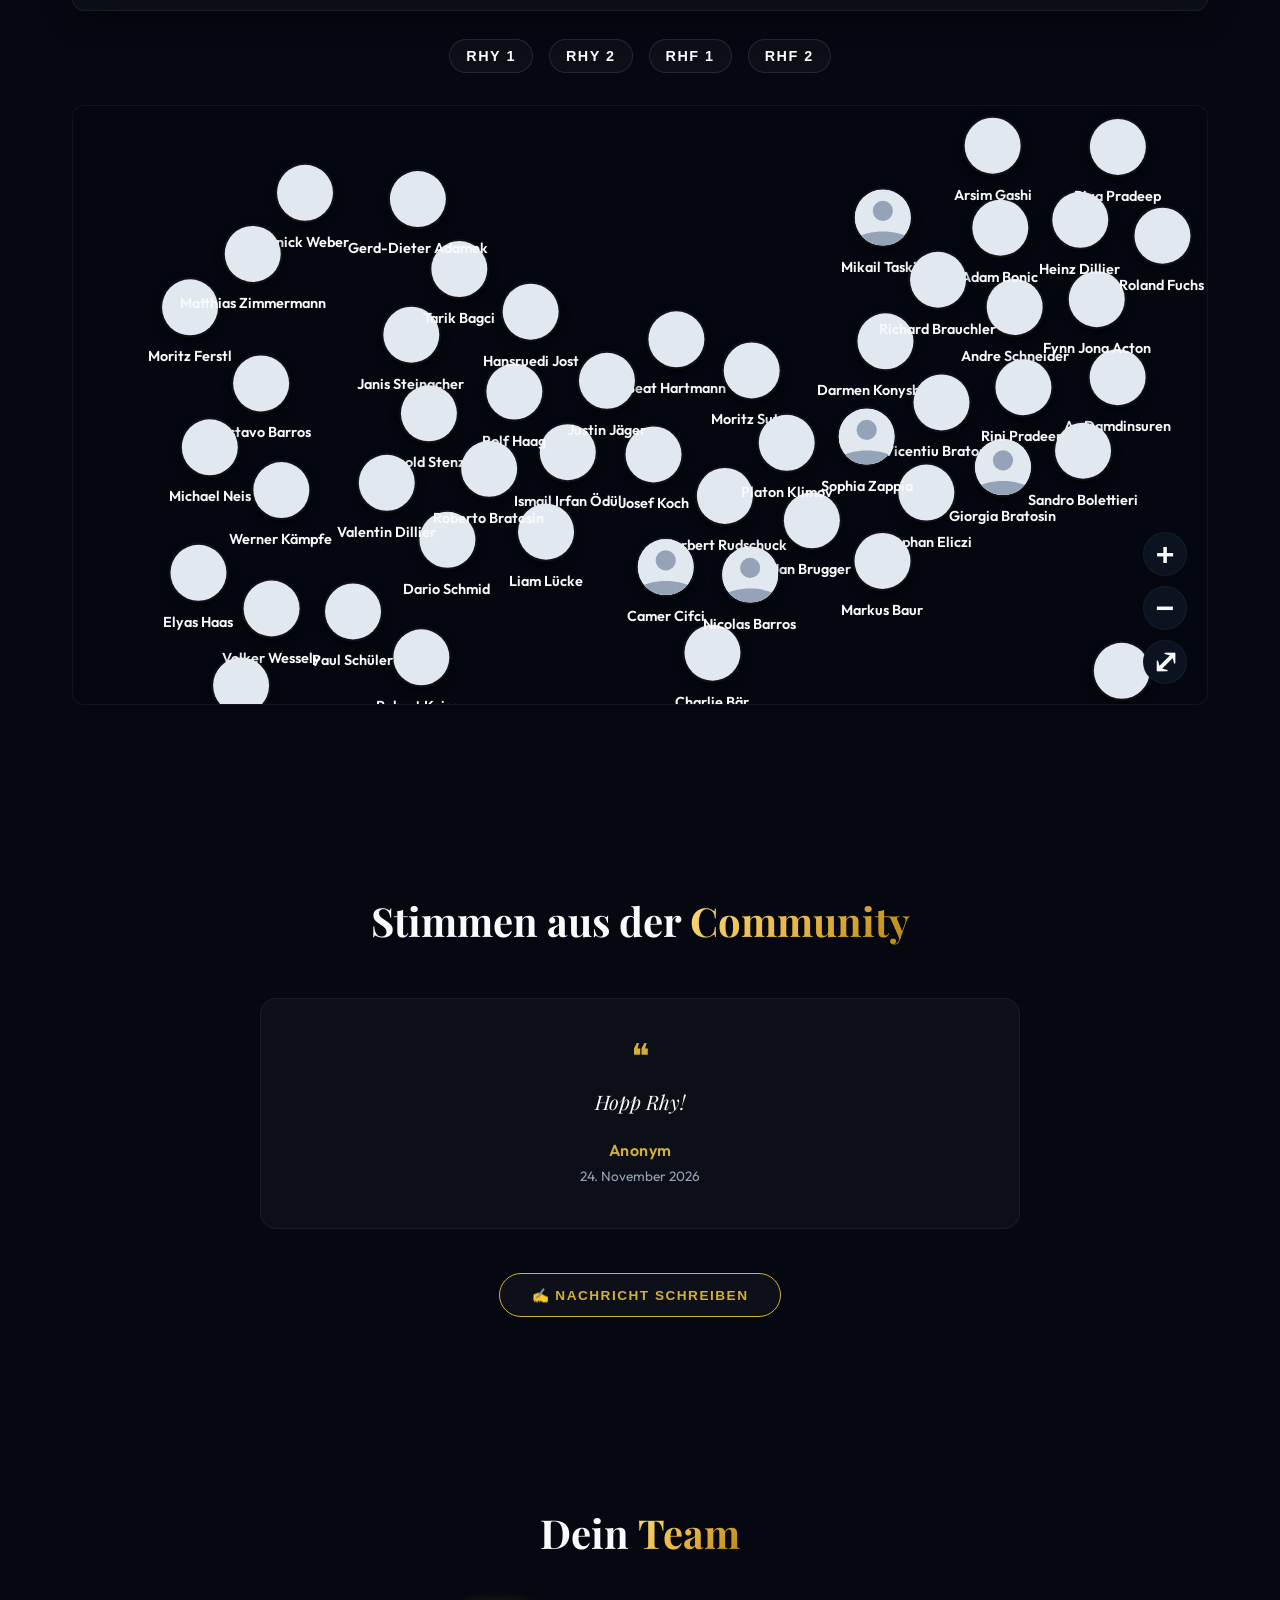
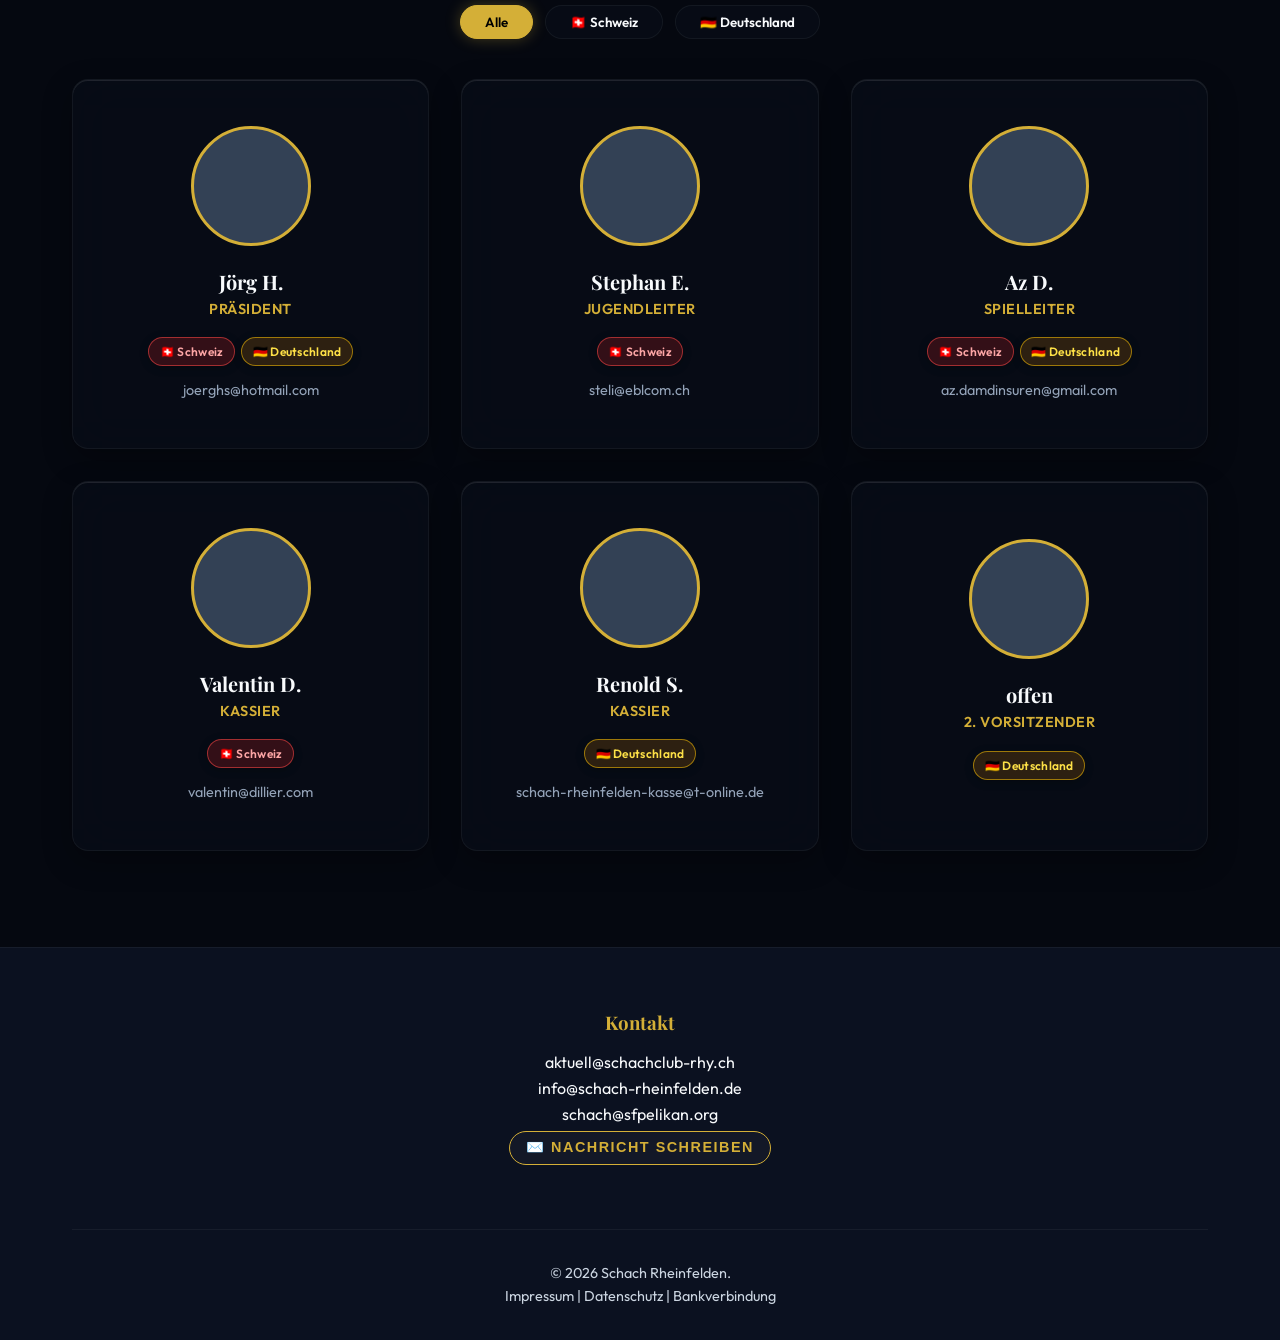
==== commit 85450413: "Auto-Update via Tool" ====
--- a/index.html
+++ b/index.html
@@ -29,7 +29,7 @@
     <meta property="og:site_name" content="Schach-Rheinfelden" />
 
     <!-- App Styles -->
-    <link rel="stylesheet" href="css/style.css?v=164">
+    <link rel="stylesheet" href="css/style.css?v=166">
     <!-- Google Fonts -->
     <link rel="preconnect" href="https://fonts.googleapis.com">
     <link rel="preconnect" href="https://fonts.gstatic.com" crossorigin>
@@ -419,8 +419,8 @@
 
     <!-- App Logic -->
     <script src="js/shared.js?v=122"></script>
-    <script src="js/ot-hinweis.js?v=6"></script>
-    <script src="js/ot-live.js?v=4"></script>
+    <script src="js/ot-hinweis.js?v=7"></script>
+    <script src="js/ot-live.js?v=5"></script>
     <script src="js/anmeldeliste.js?v=1"></script>
     <script src="js/app.js?v=119"></script>
 </body>
--- a/css/style.css
+++ b/css/style.css
@@ -6145,3 +6145,20 @@
     .ot-ev-rahmen.beendet:hover .ot-ev-banderole { opacity: 0; }
 }
 .ot-ev-rahmen:focus-visible { outline: 2px solid var(--accent-color); outline-offset: 2px; border-radius: 8px; }
+
+/* Seitenreiter als Stapel: Live-Event oben, Online-Turnier direkt darunter - zusammen
+   mittig am rechten Rand; auf dem Handy als Saeule unten rechts. */
+.ot-reiter-stapel { position: fixed; right: 0; top: 56%; z-index: 900; transform: translateY(-50%); display: flex; flex-direction: column; align-items: flex-end; gap: 10px; pointer-events: none; }
+.ot-reiter-stapel .ot-hinweis { position: relative; top: auto; right: auto; bottom: auto; transform: translateX(110%); pointer-events: auto; order: 2; }
+.ot-reiter-stapel .ot-hinweis.ot-event { order: 1; }
+.ot-reiter-stapel .ot-hinweis.sichtbar { transform: none; }
+@media (max-width: 600px) {
+    .ot-reiter-stapel { top: auto; bottom: 14px; right: 12px; transform: none; gap: 8px; }
+    .ot-reiter-stapel .ot-hinweis, .ot-reiter-stapel .ot-hinweis.ot-event { top: auto; bottom: auto; right: auto; transform: translateY(140%); }
+    .ot-reiter-stapel .ot-hinweis.sichtbar { transform: none; }
+}
+@media print { .ot-reiter-stapel { display: none; } }
+/* Karten der Seitenreiter deckend (sonst schimmert die Karte des anderen Reiters durch)
+   und die gerade benutzte immer obenauf. */
+.ot-hinweis-karte { background: var(--surface-color); }
+.ot-reiter-stapel .ot-hinweis:hover, .ot-reiter-stapel .ot-hinweis.offen, .ot-reiter-stapel .ot-hinweis:focus-within { z-index: 2; }
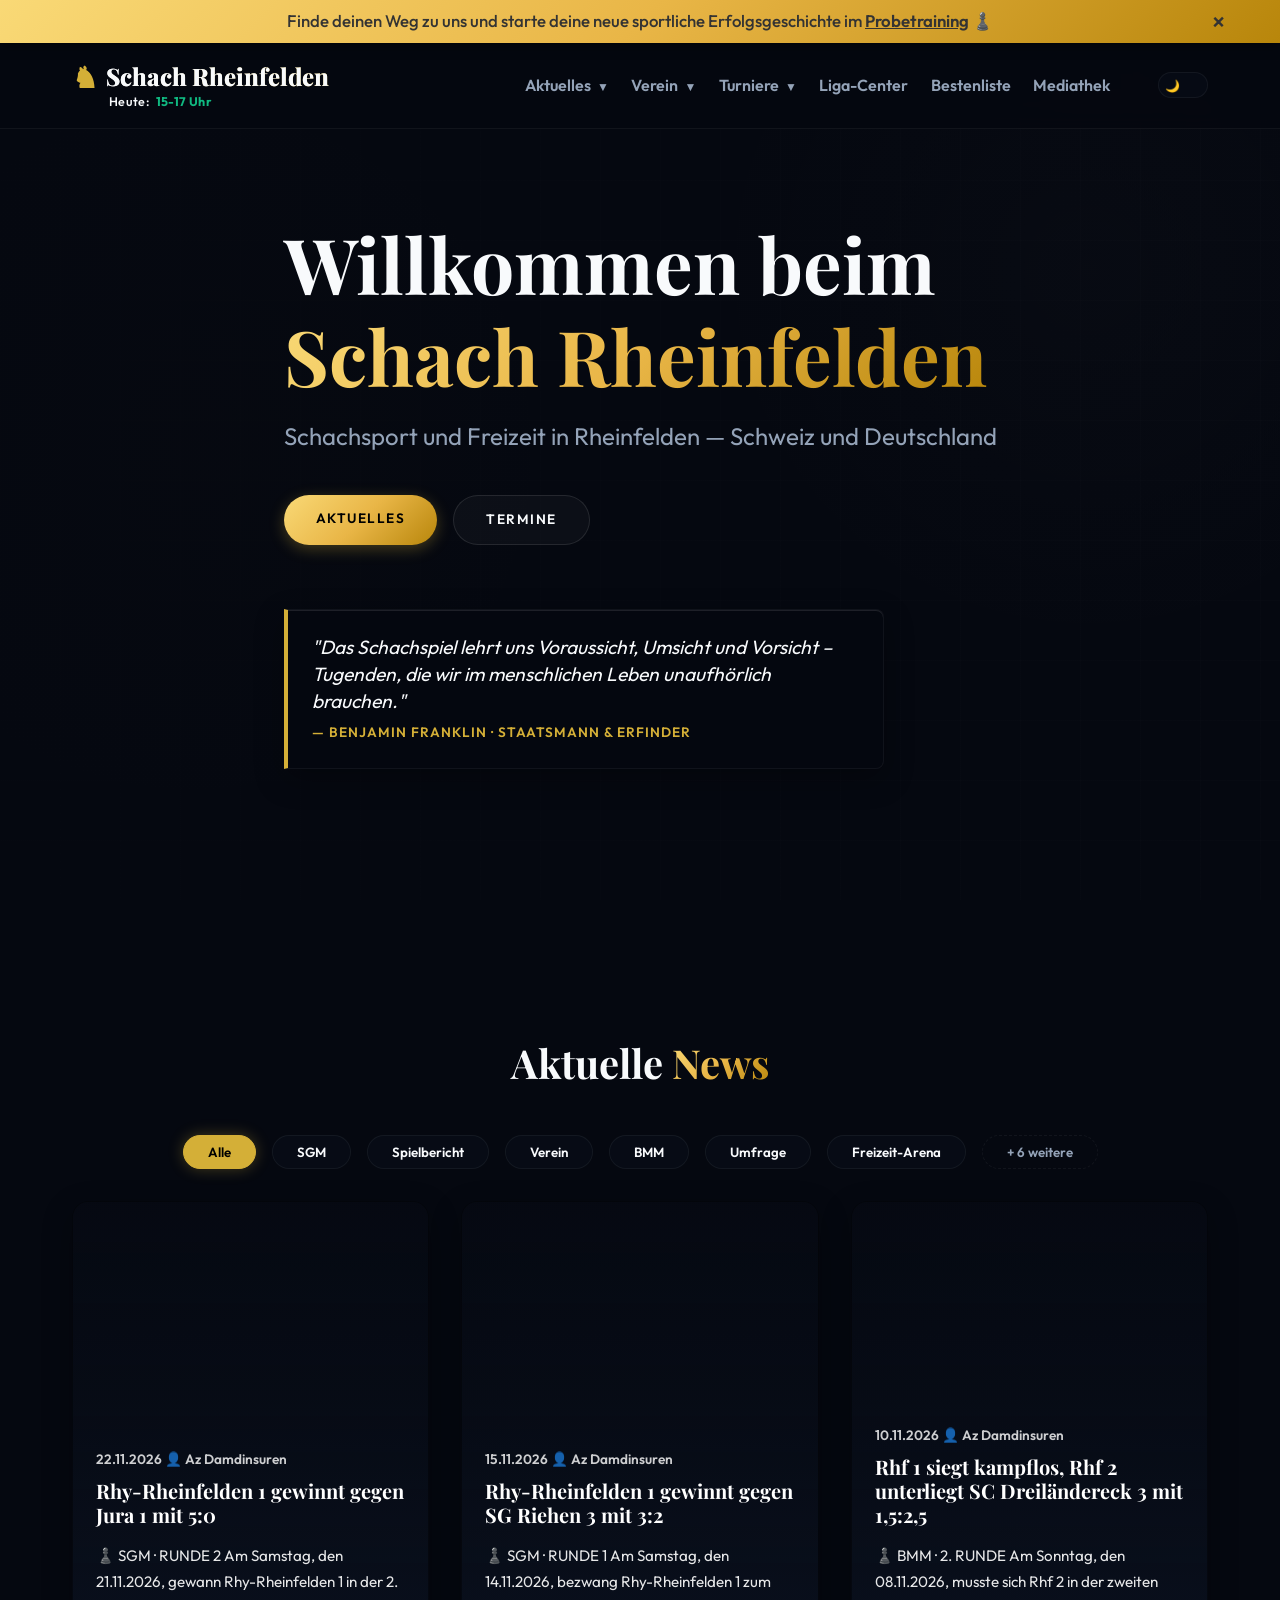
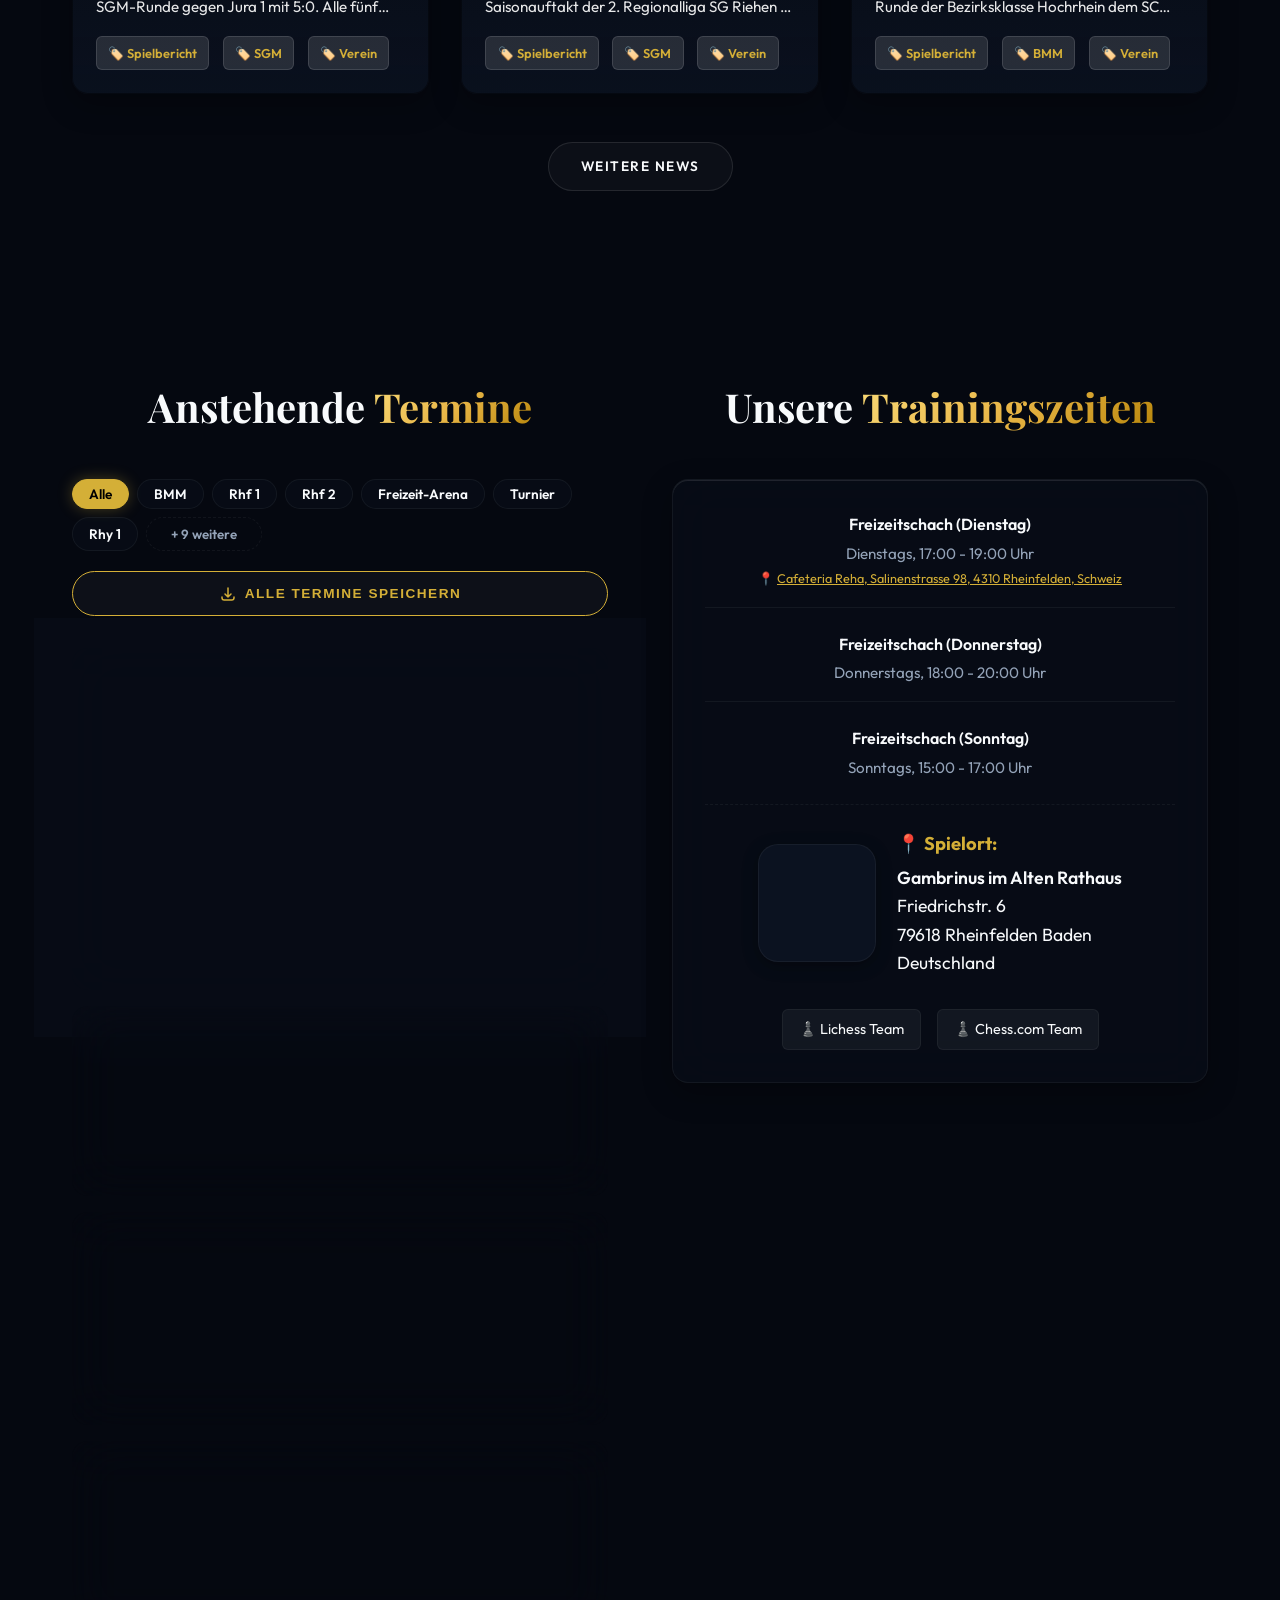
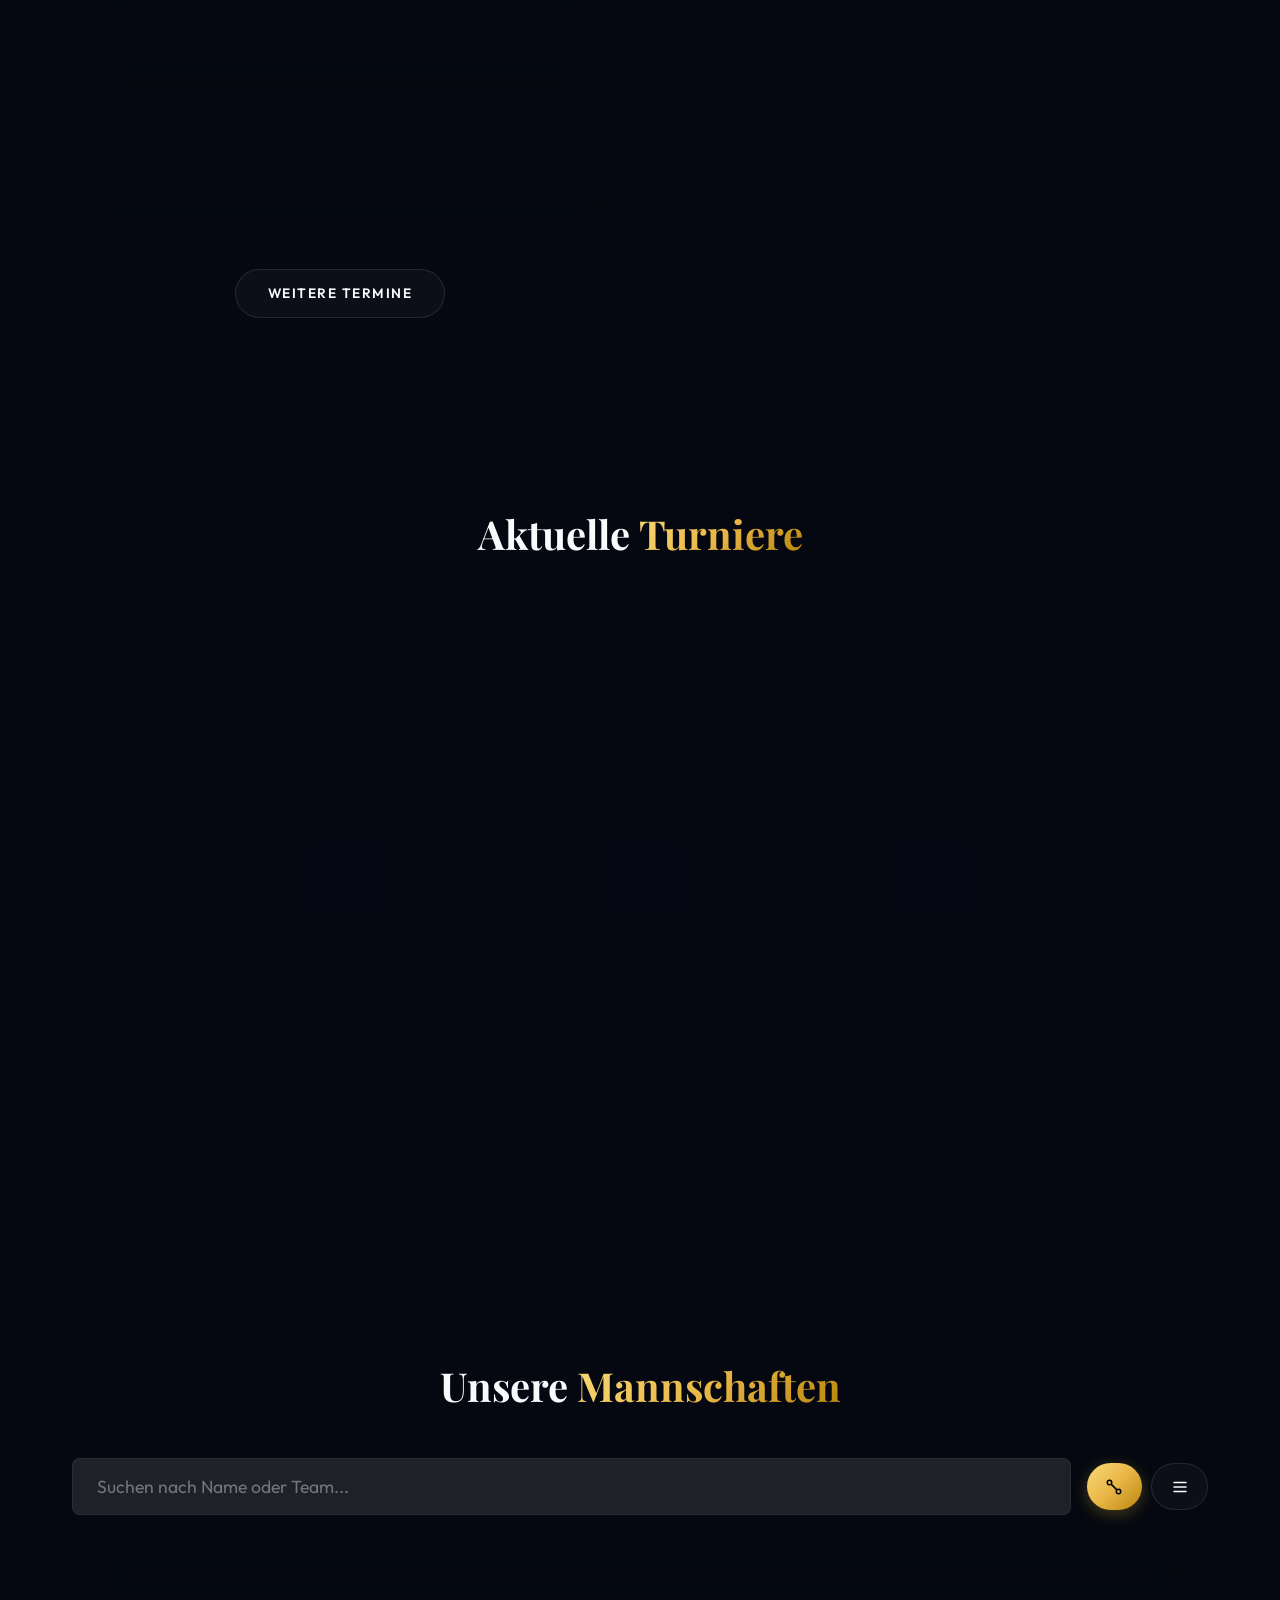
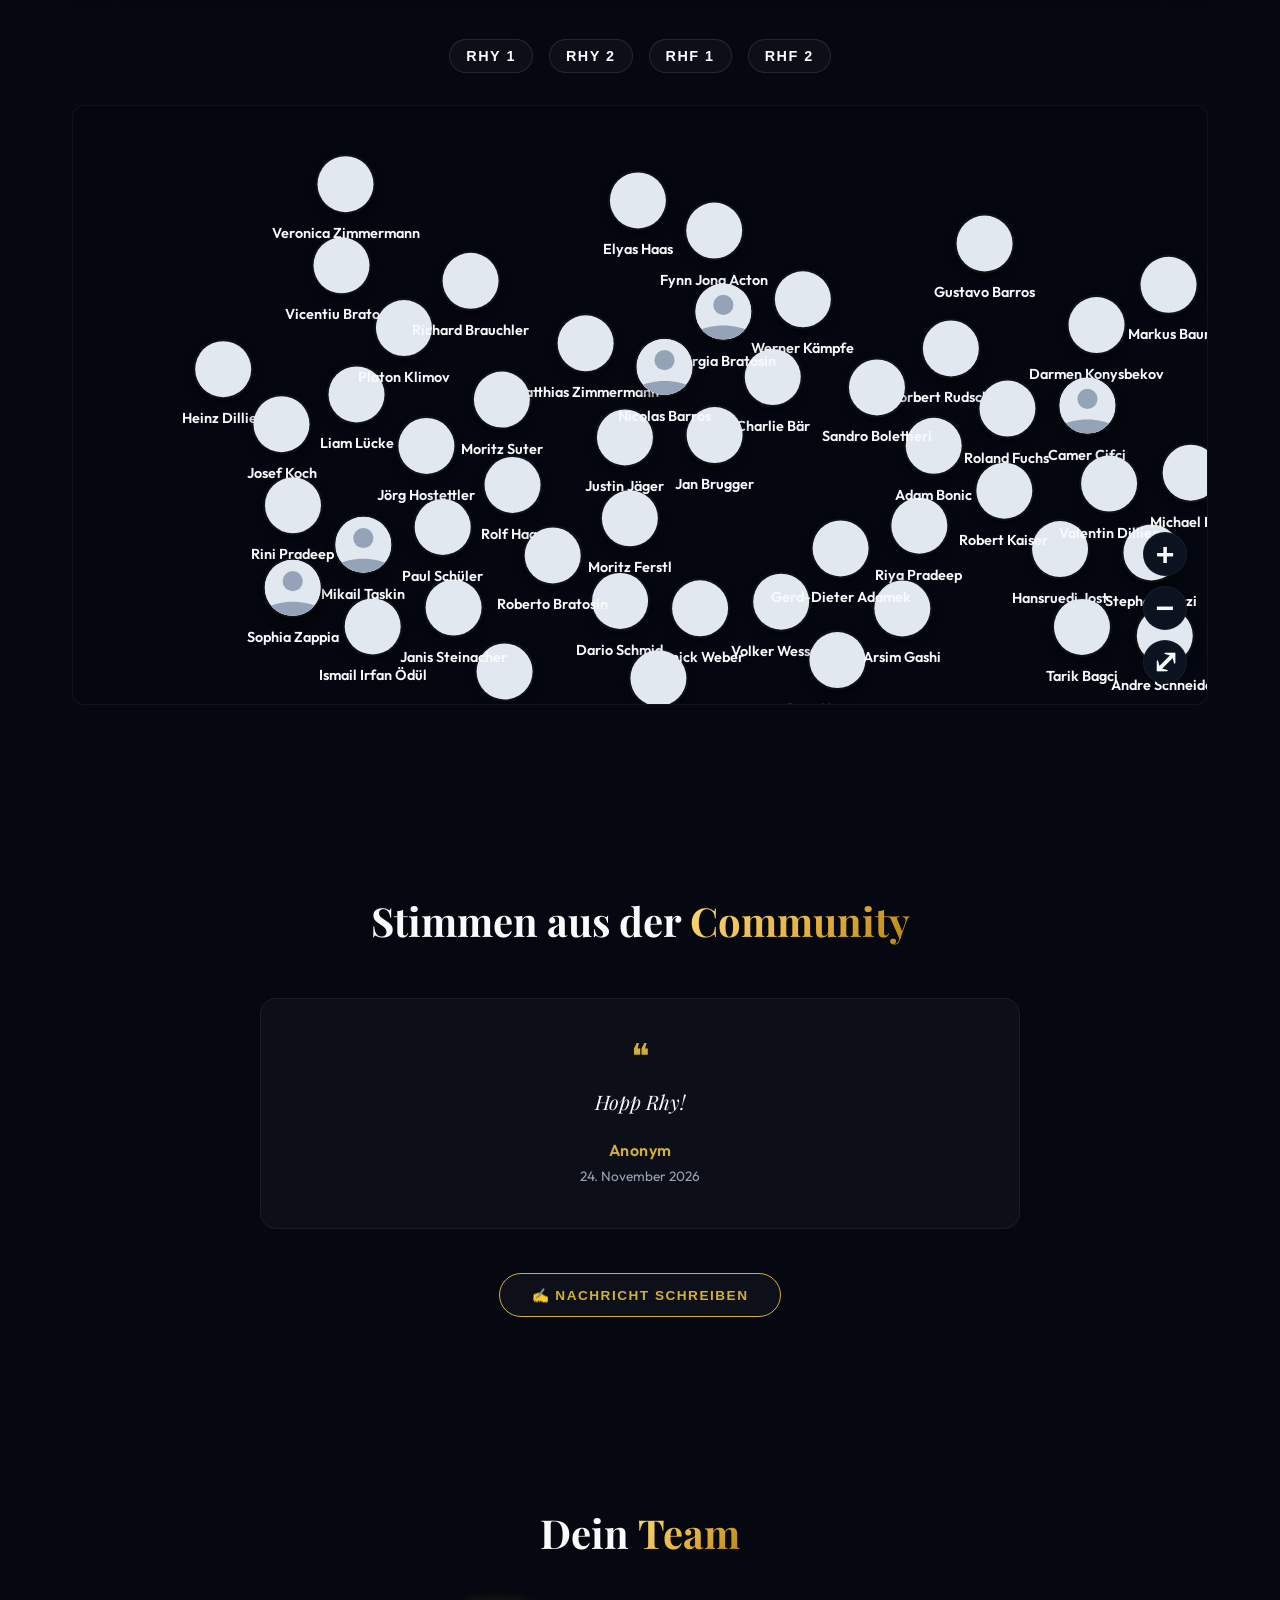
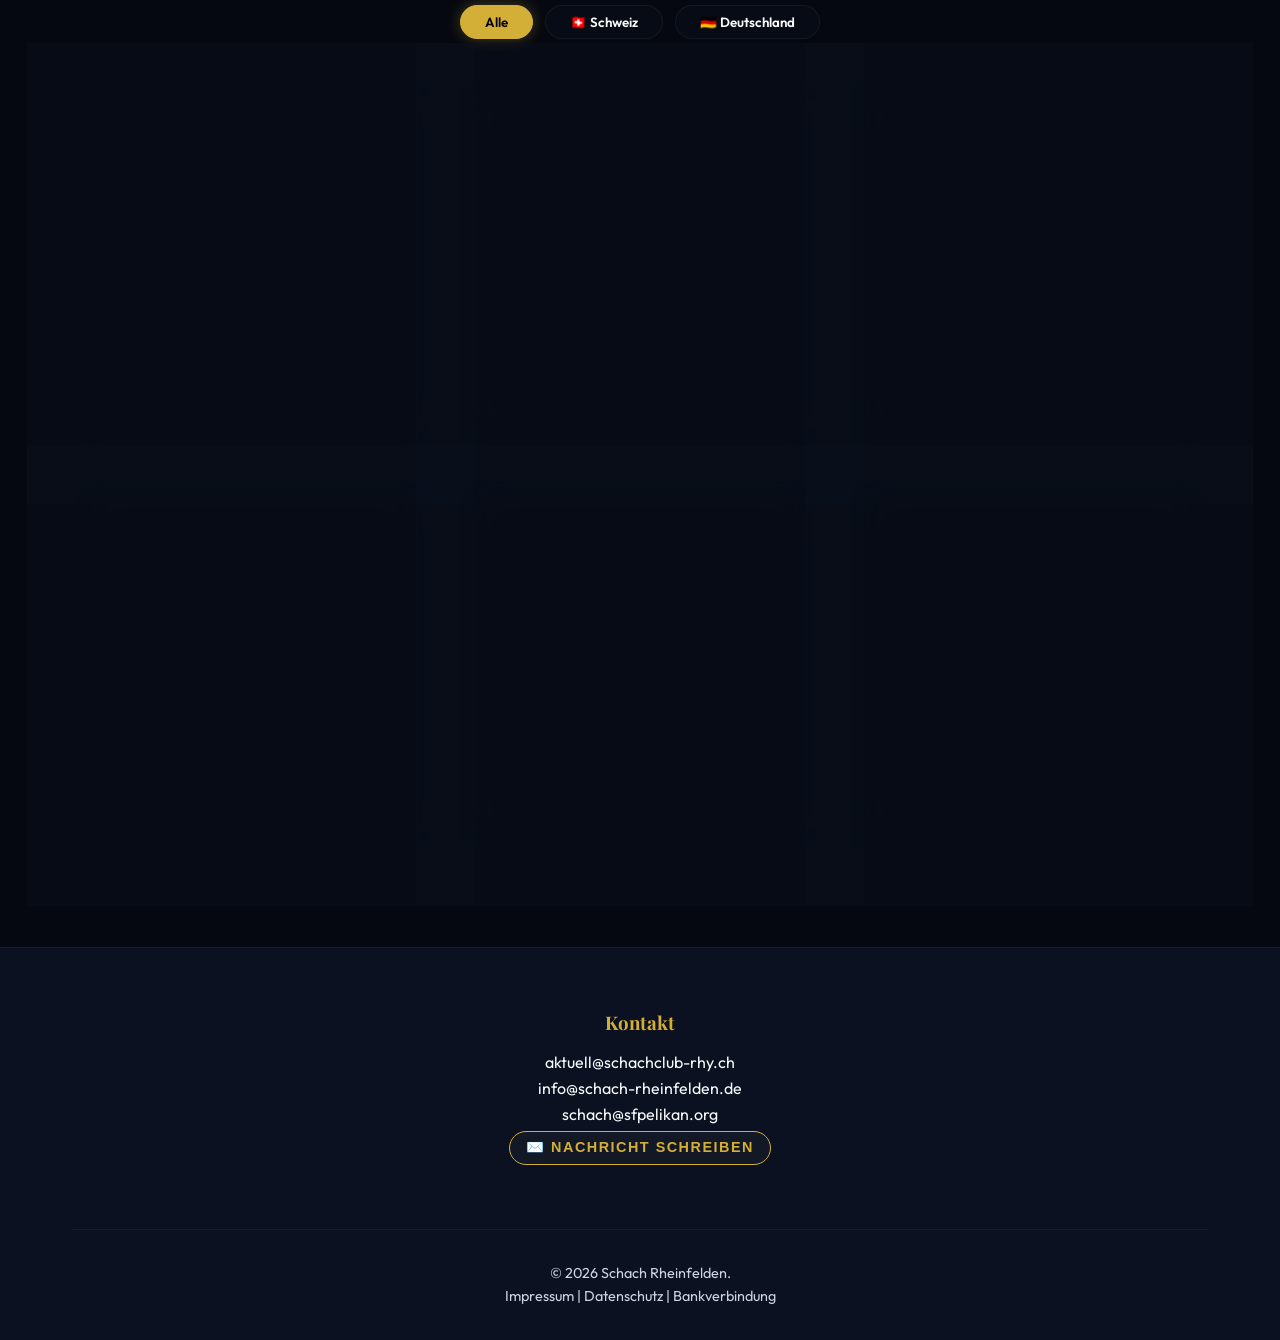
==== commit 87607c0d: "Auto-Update via Tool" ====
--- a/index.html
+++ b/index.html
@@ -29,7 +29,7 @@
     <meta property="og:site_name" content="Schach-Rheinfelden" />
 
     <!-- App Styles -->
-    <link rel="stylesheet" href="css/style.css?v=166">
+    <link rel="stylesheet" href="css/style.css?v=168">
     <!-- Google Fonts -->
     <link rel="preconnect" href="https://fonts.googleapis.com">
     <link rel="preconnect" href="https://fonts.gstatic.com" crossorigin>
@@ -419,8 +419,8 @@
 
     <!-- App Logic -->
     <script src="js/shared.js?v=122"></script>
-    <script src="js/ot-hinweis.js?v=7"></script>
-    <script src="js/ot-live.js?v=5"></script>
+    <script src="js/ot-hinweis.js?v=8"></script>
+    <script src="js/ot-live.js?v=6"></script>
     <script src="js/anmeldeliste.js?v=1"></script>
     <script src="js/app.js?v=119"></script>
 </body>
--- a/css/style.css
+++ b/css/style.css
@@ -6148,7 +6148,7 @@
 
 /* Seitenreiter als Stapel: Live-Event oben, Online-Turnier direkt darunter - zusammen
    mittig am rechten Rand; auf dem Handy als Saeule unten rechts. */
-.ot-reiter-stapel { position: fixed; right: 0; top: 56%; z-index: 900; transform: translateY(-50%); display: flex; flex-direction: column; align-items: flex-end; gap: 10px; pointer-events: none; }
+.ot-reiter-stapel { position: fixed; right: 0; top: 50%; z-index: 900; transform: translateY(-50%); display: flex; flex-direction: column; align-items: flex-end; gap: 10px; pointer-events: none; }
 .ot-reiter-stapel .ot-hinweis { position: relative; top: auto; right: auto; bottom: auto; transform: translateX(110%); pointer-events: auto; order: 2; }
 .ot-reiter-stapel .ot-hinweis.ot-event { order: 1; }
 .ot-reiter-stapel .ot-hinweis.sichtbar { transform: none; }
@@ -6162,3 +6162,7 @@
    und die gerade benutzte immer obenauf. */
 .ot-hinweis-karte { background: var(--surface-color); }
 .ot-reiter-stapel .ot-hinweis:hover, .ot-reiter-stapel .ot-hinweis.offen, .ot-reiter-stapel .ot-hinweis:focus-within { z-index: 2; }
+/* Niedrige Bildschirme (Laptop, Browser nicht im Vollbild): Live-Karte schmaler, damit das
+   Brett kleiner wird und die ganze Karte ohne Scrollen ins Fenster passt. */
+@media (min-width: 601px) and (max-height: 760px) { .ot-ev-karte { width: 300px; } .ot-ev-karte .ot-hinweis-uhr b { font-size: 1.05rem; } }
+@media (min-width: 601px) and (max-height: 640px) { .ot-ev-karte { width: 260px; gap: 0.3rem; } .ot-ev-naechste .ot-hinweis-uhr { display: none; } }
